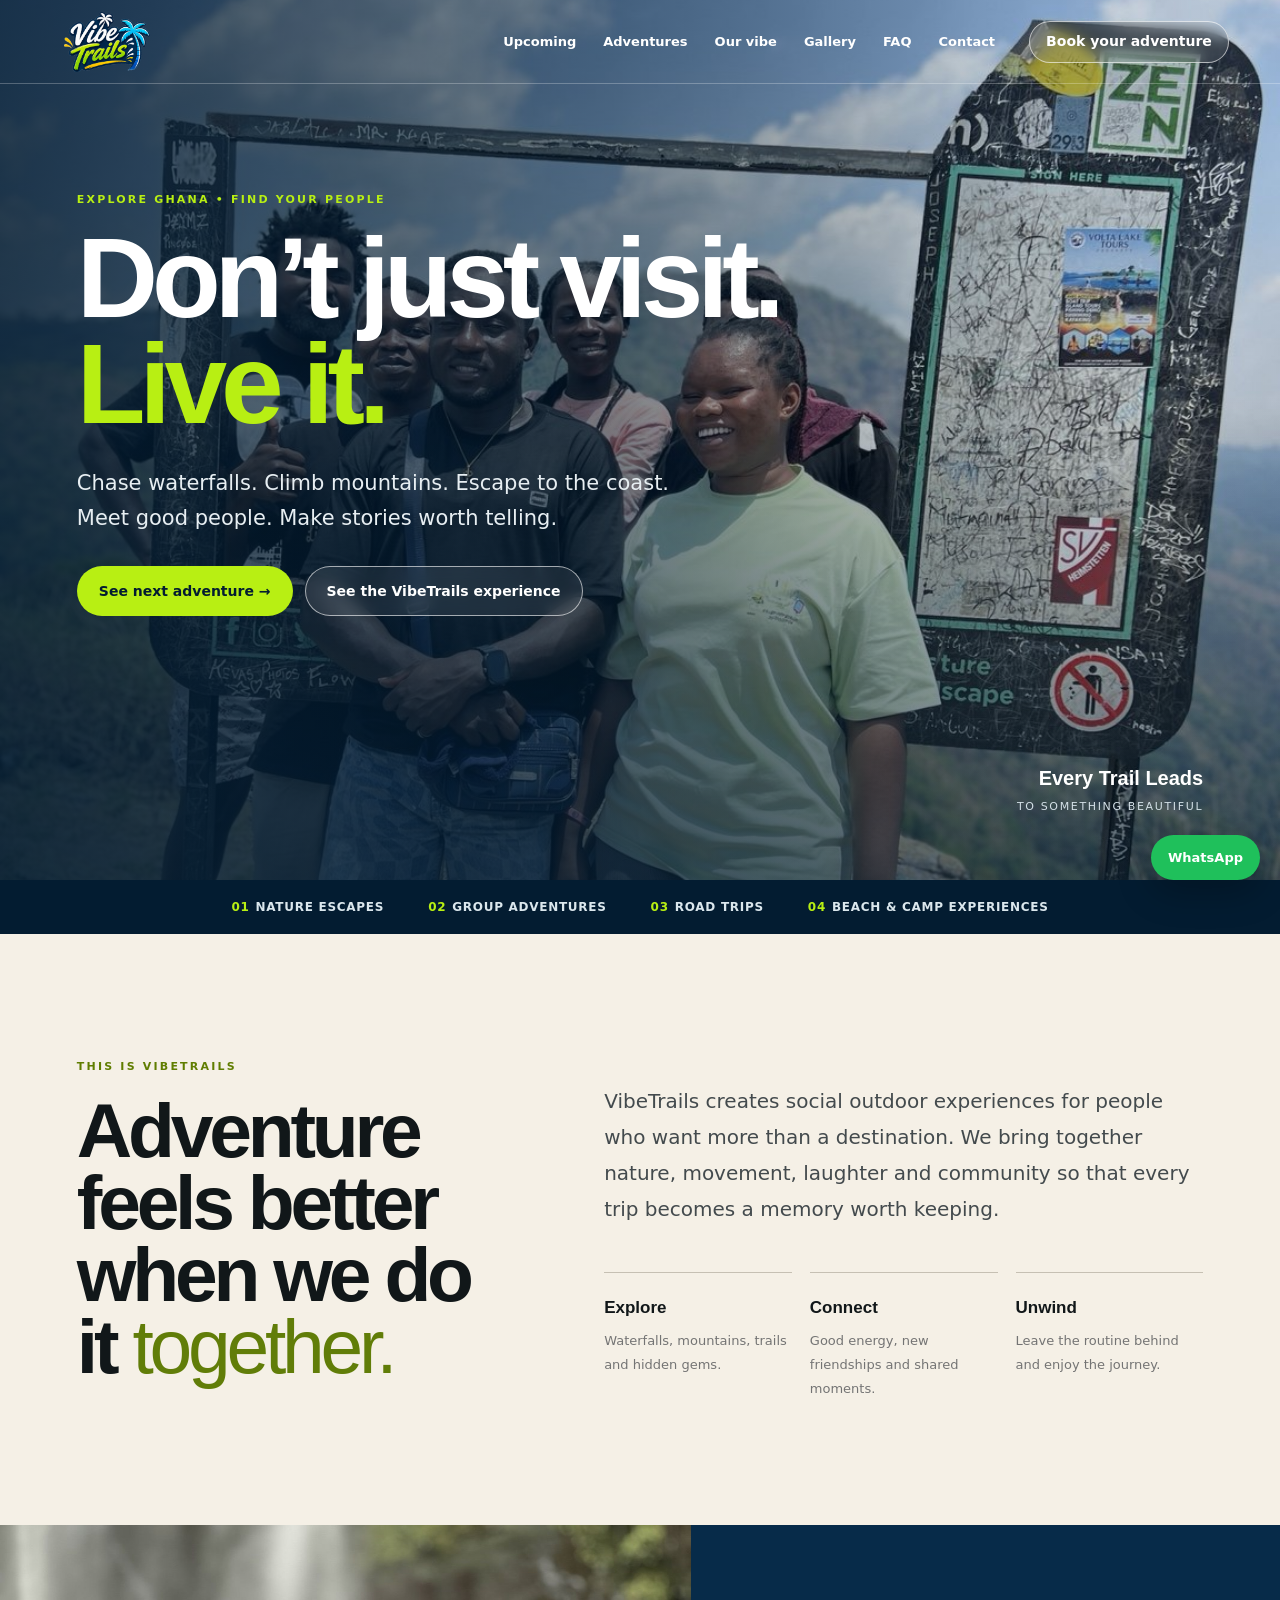
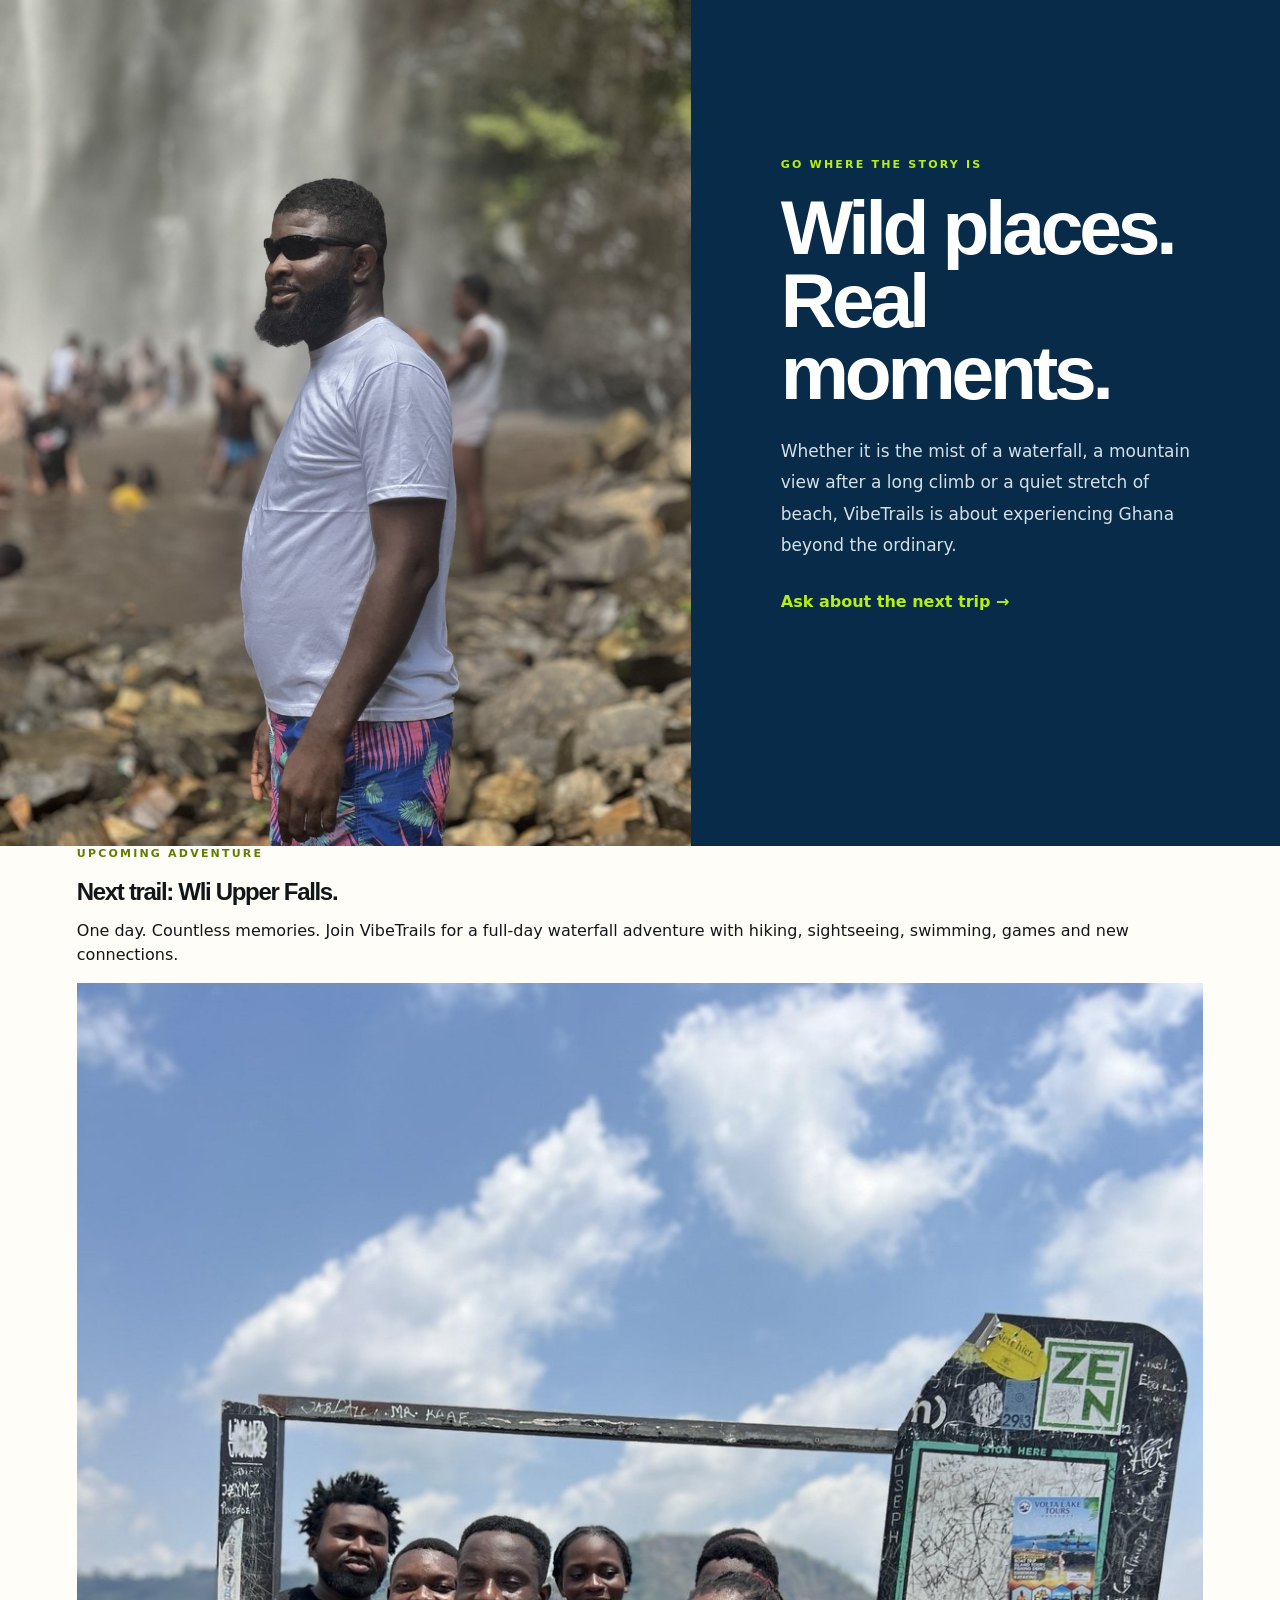
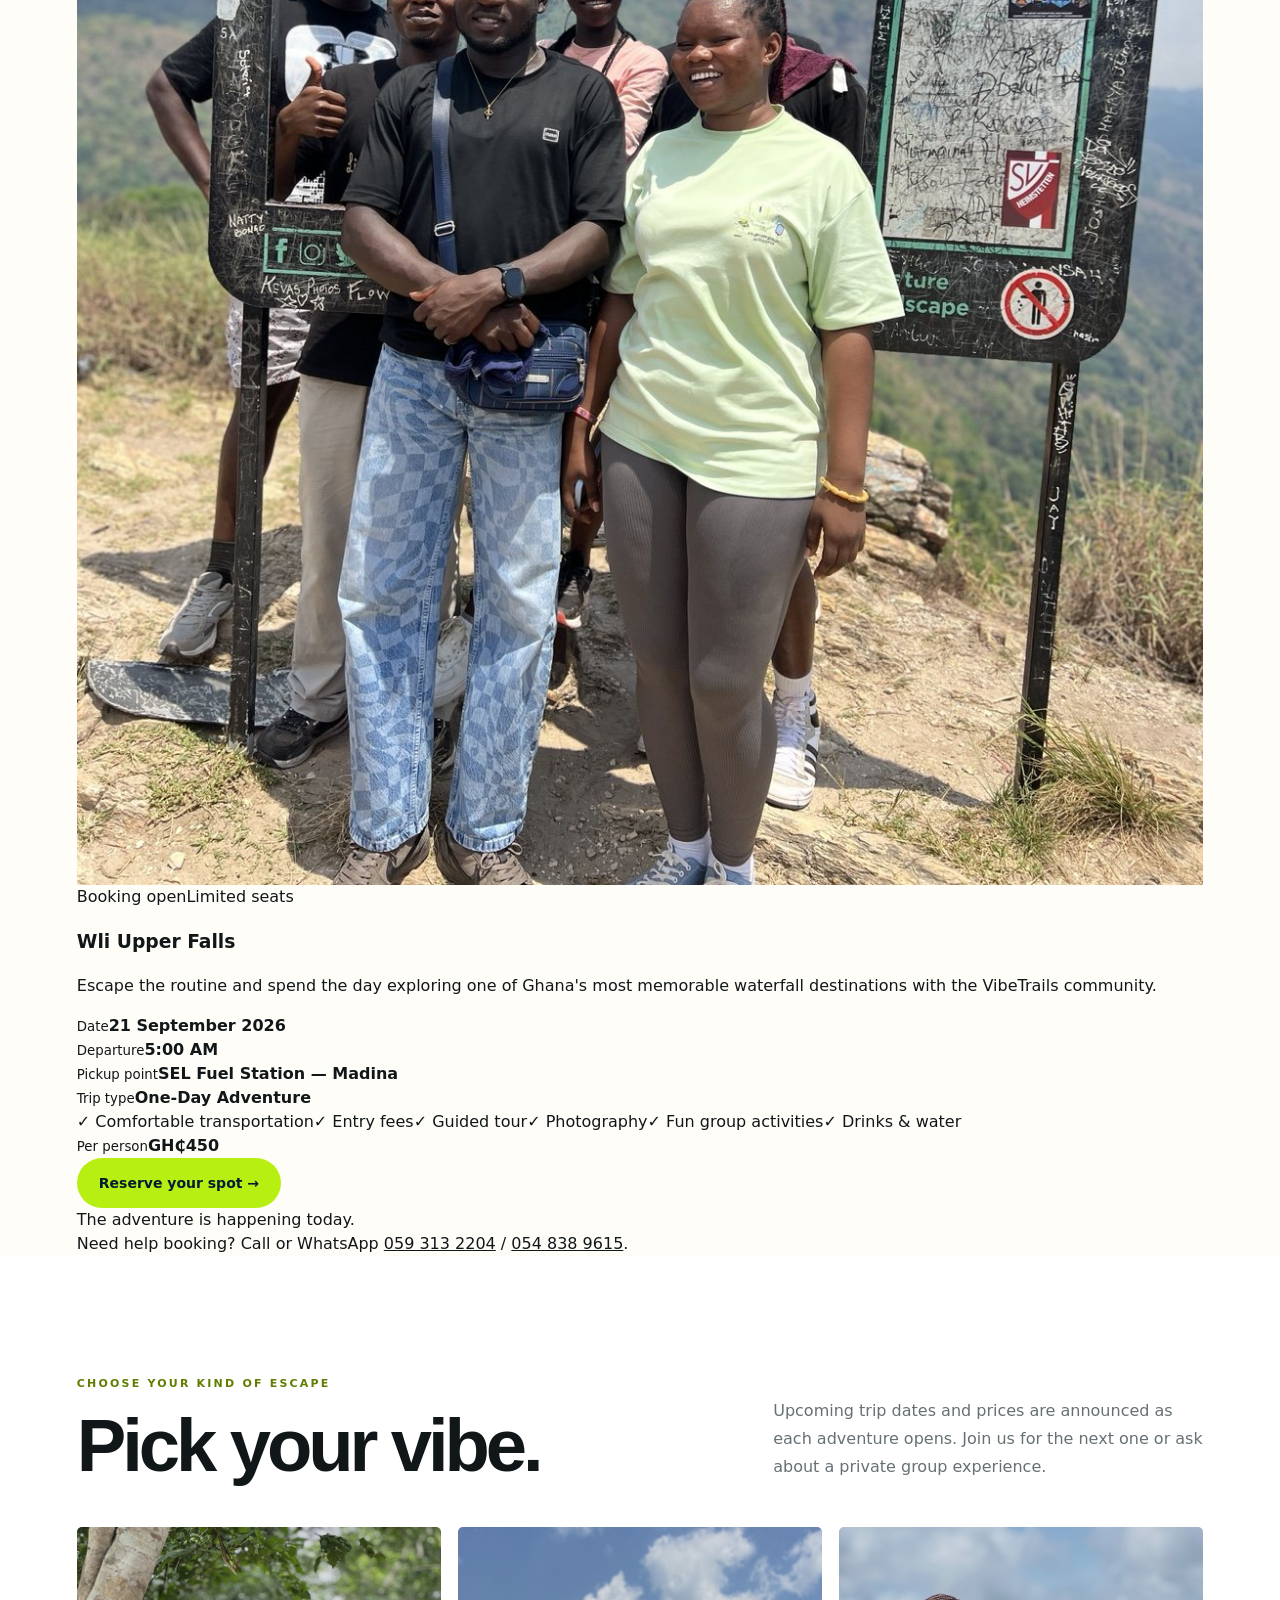
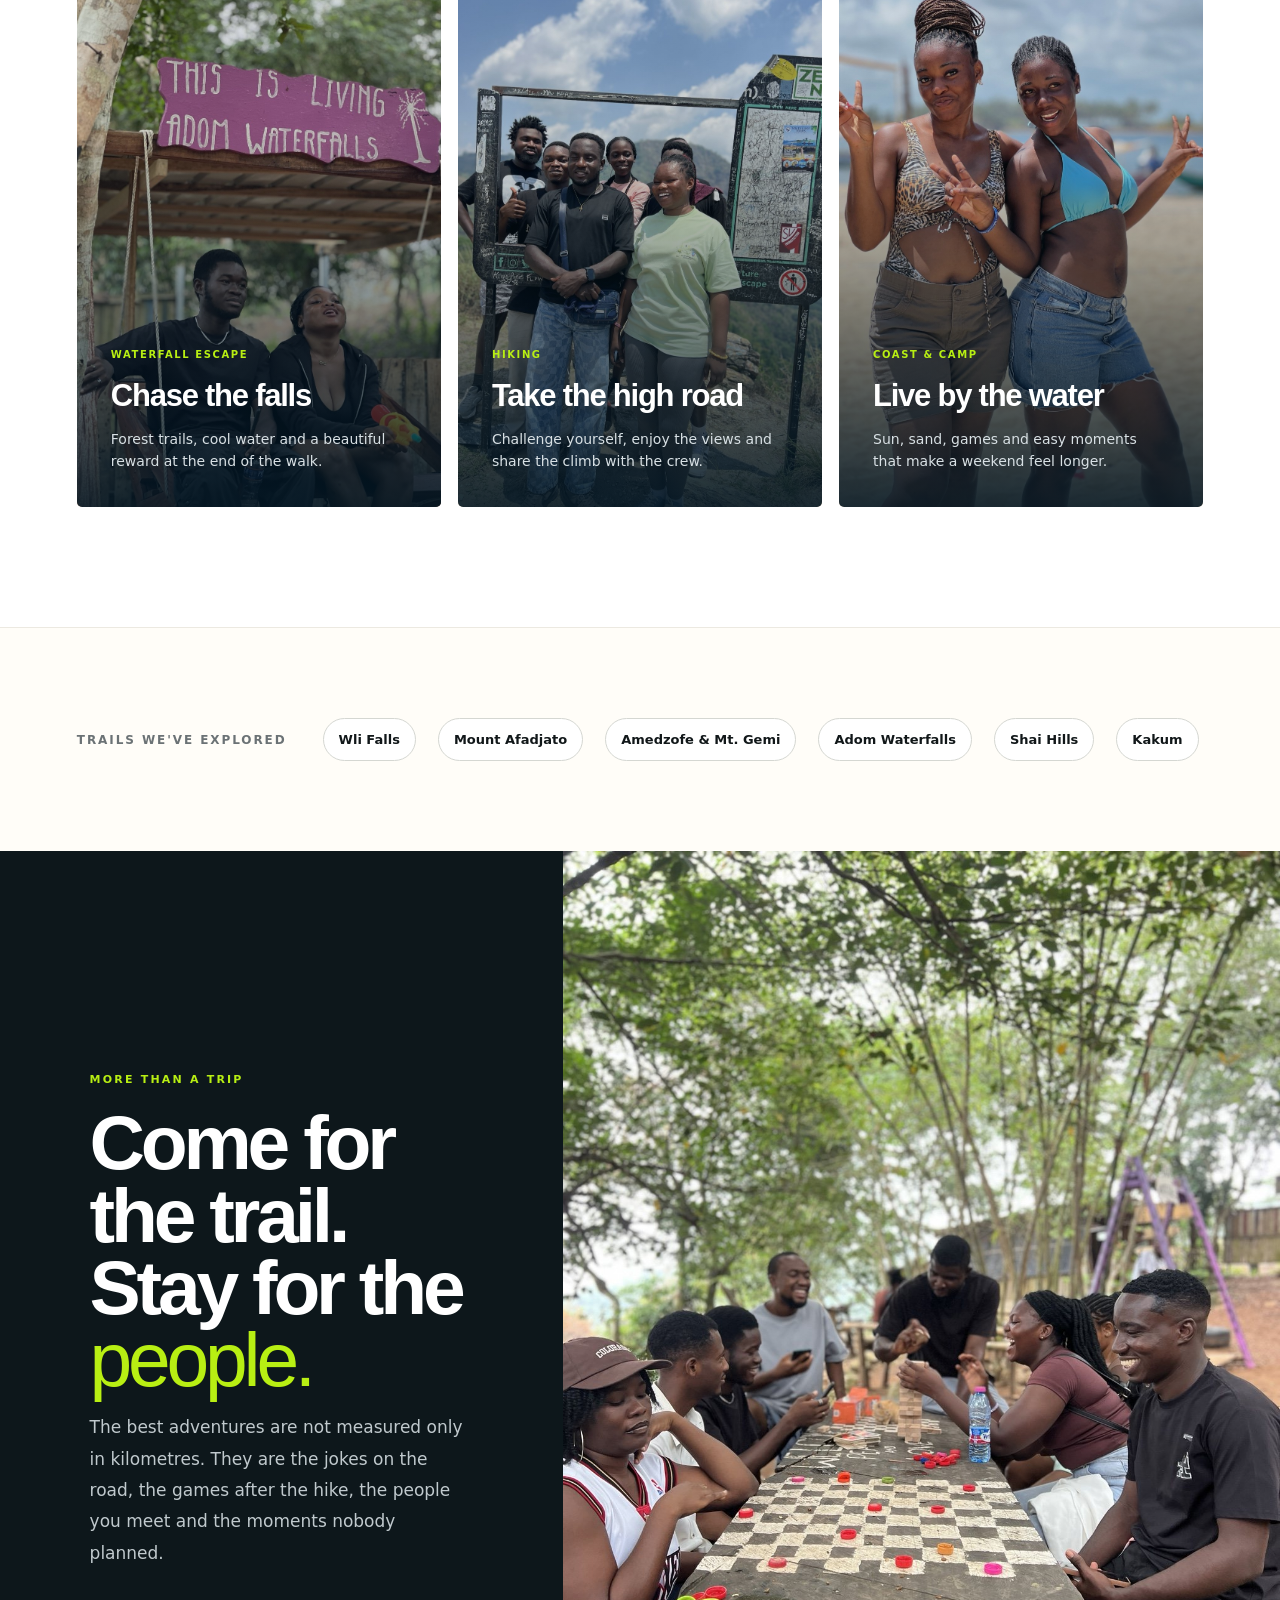
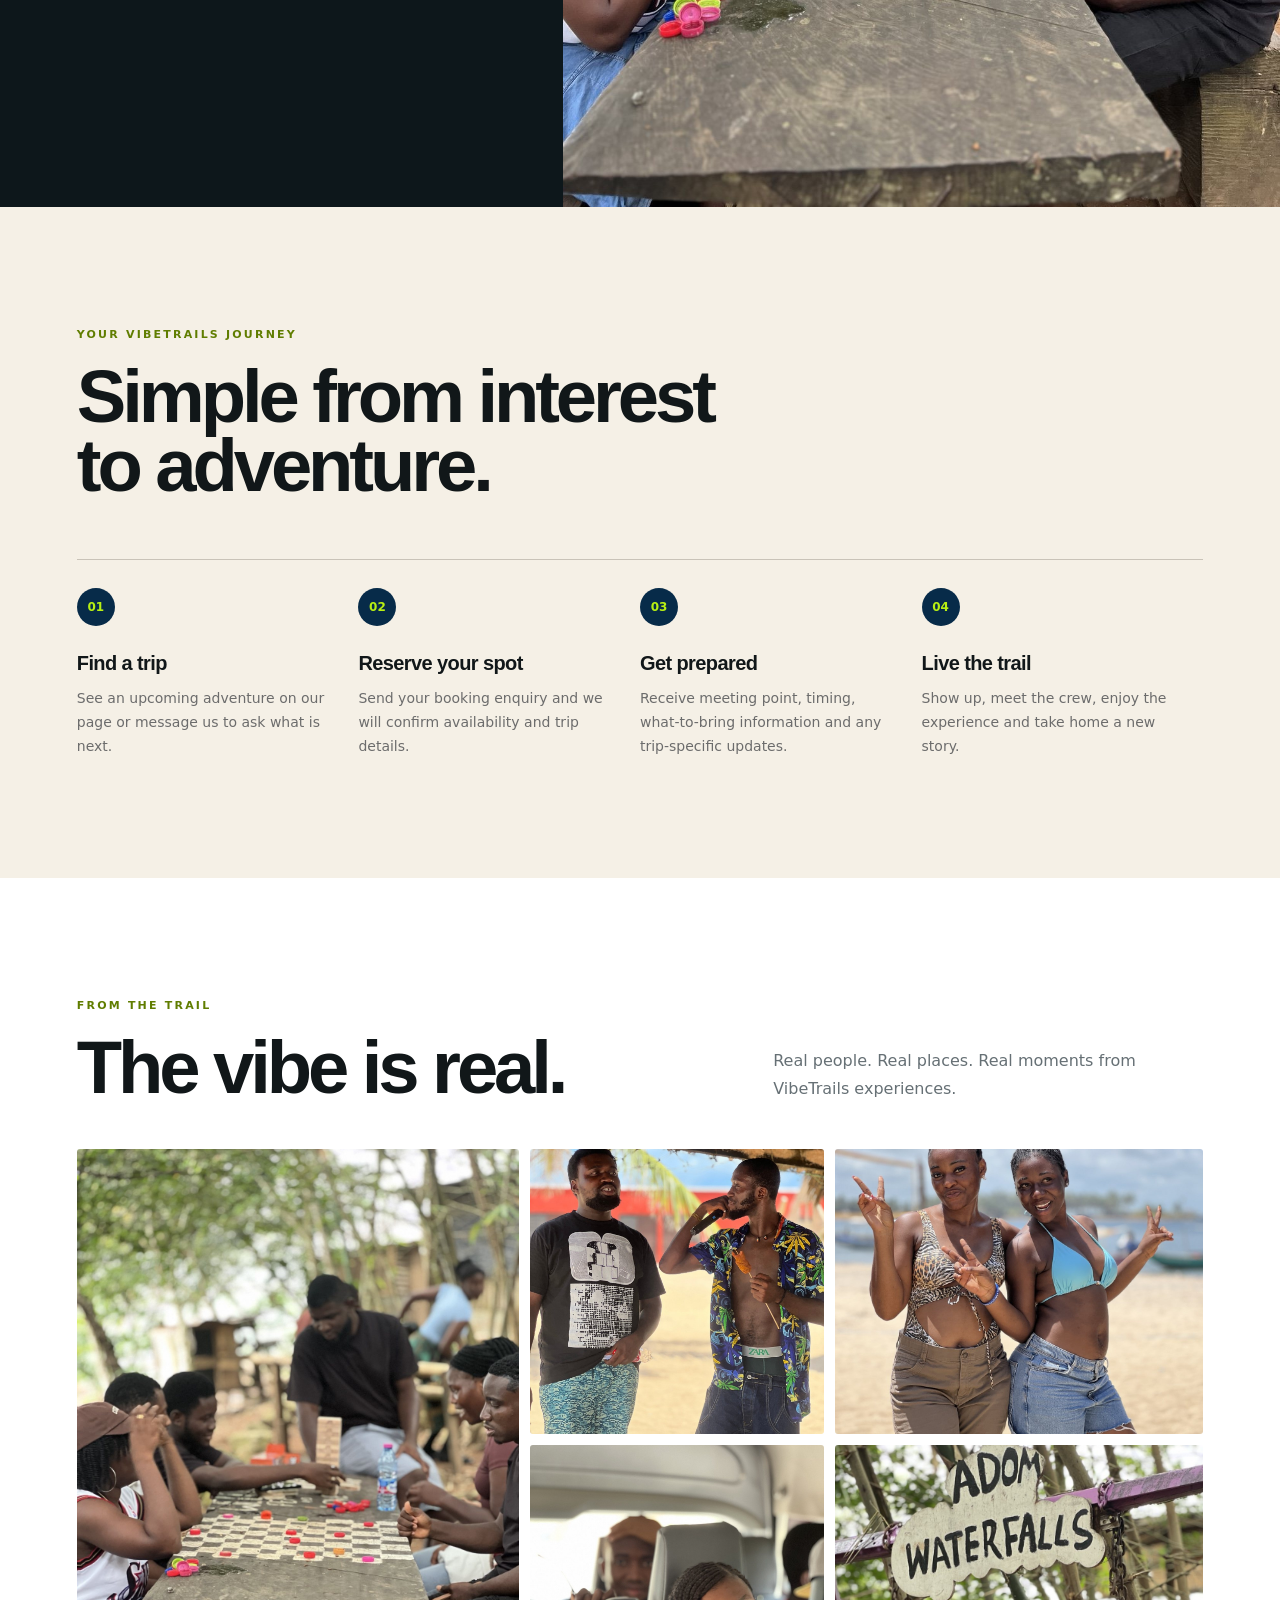
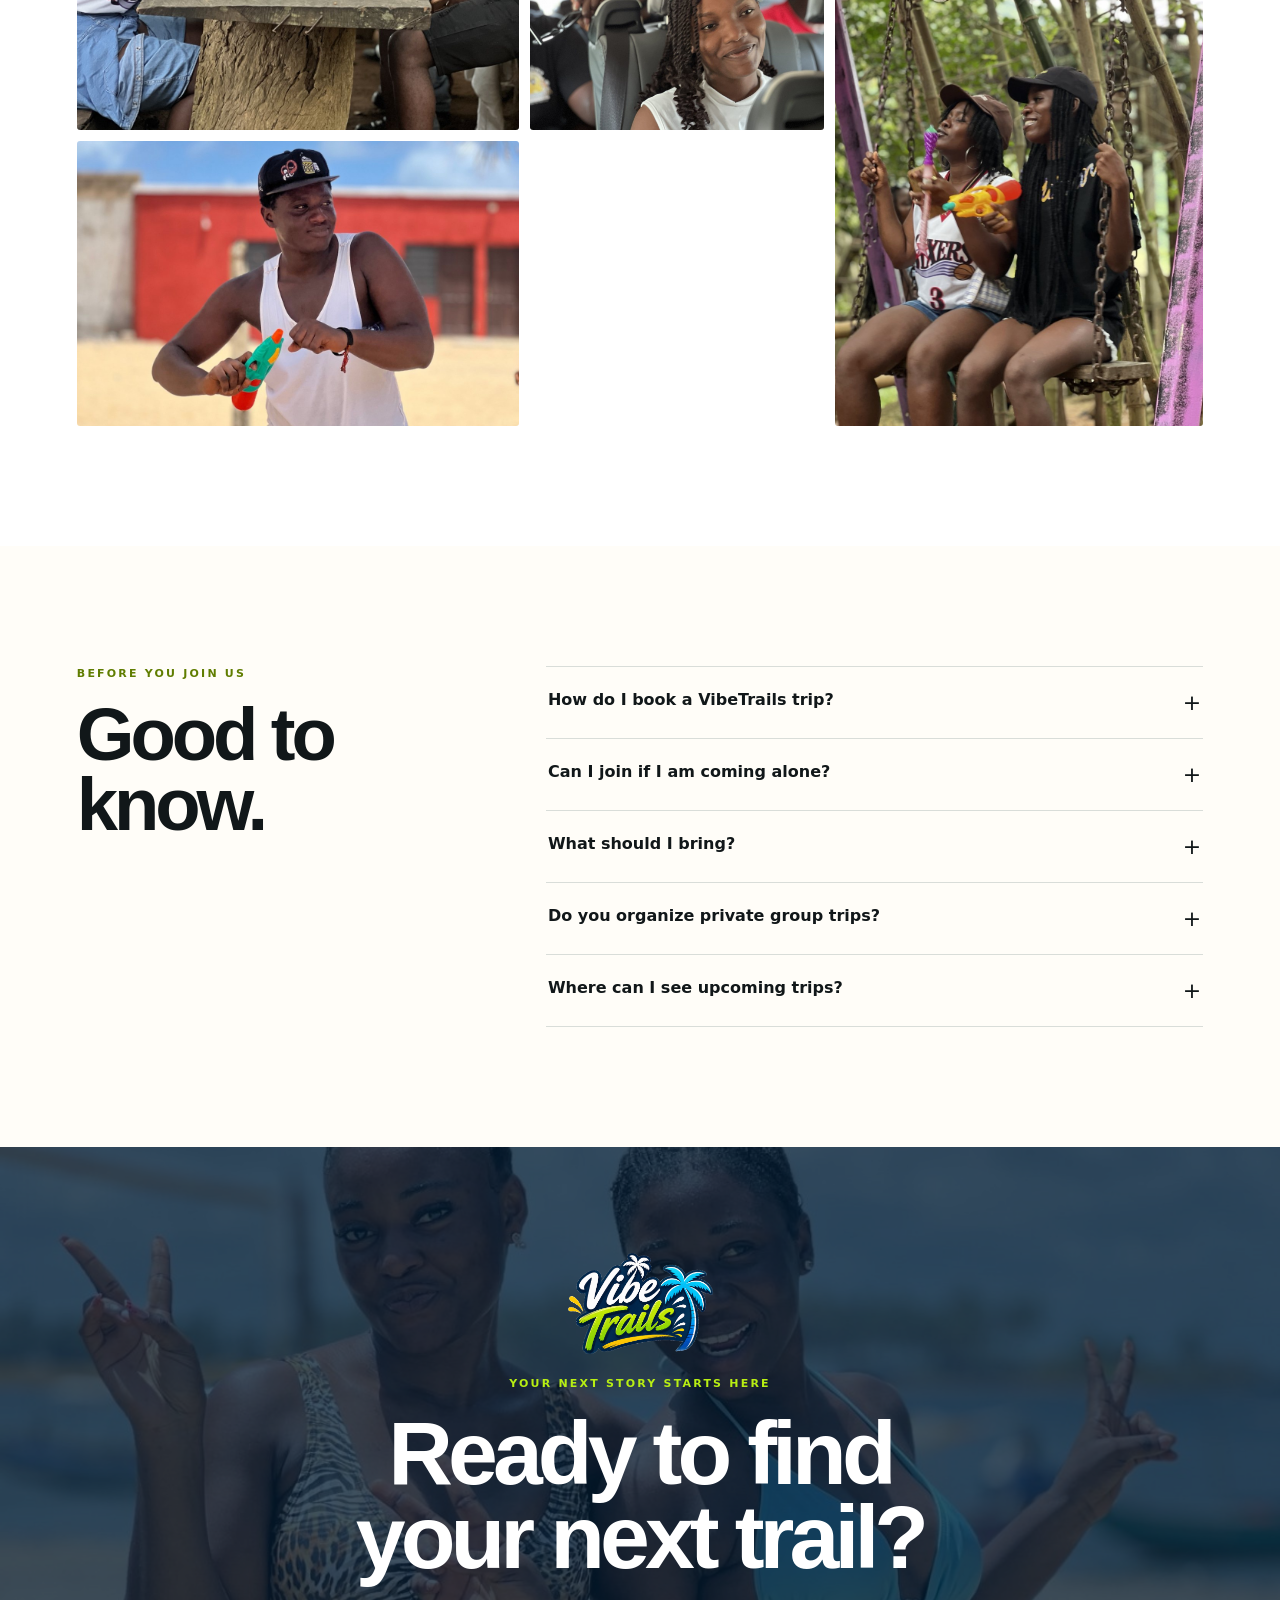
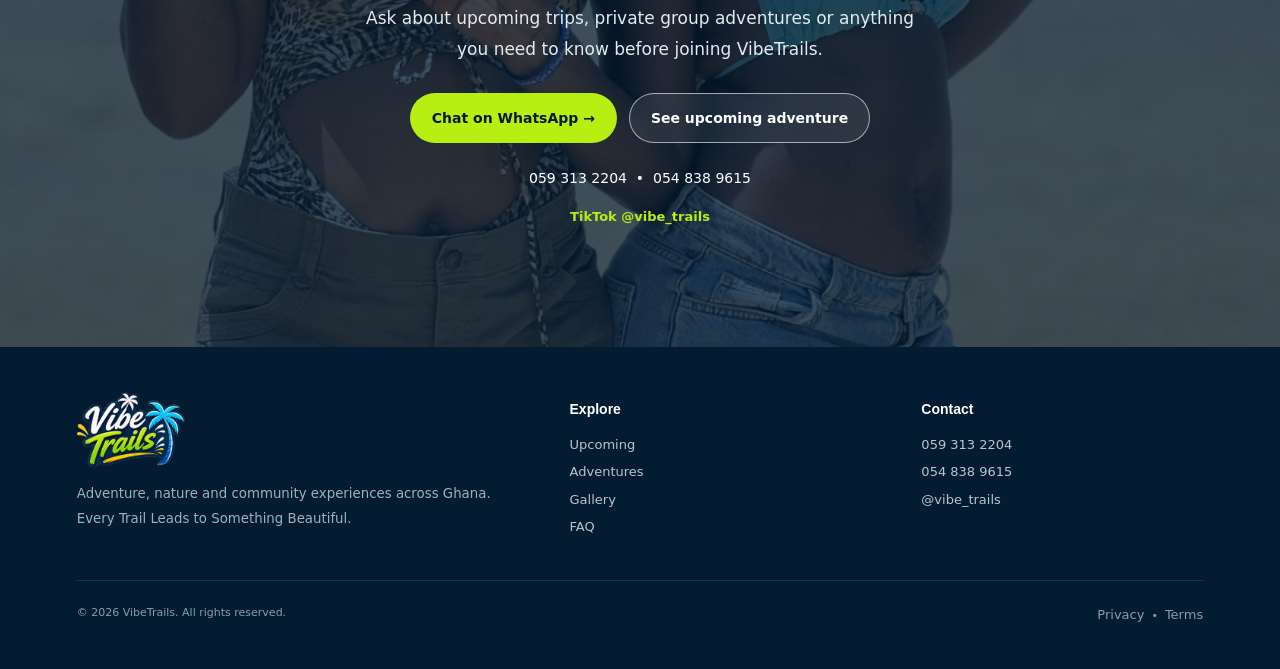
==== index.html @ 527e249f "Add Wli Upper Falls upcoming adventure" ====
<!doctype html><html lang="en"><head><meta charset="utf-8"><meta name="viewport" content="width=device-width,initial-scale=1"><meta name="theme-color" content="#072b49"><title>VibeTrails | Adventure, Nature & Community in Ghana</title><meta name="description" content="Discover Ghana with VibeTrails — waterfalls, hikes, beaches, camping and unforgettable group adventures. Every Trail Leads to Something Beautiful."><meta property="og:title" content="VibeTrails — Every Trail Leads to Something Beautiful"><meta property="og:description" content="Adventure. Nature. Community. Discover Ghana differently with VibeTrails."><meta property="og:type" content="website"><meta property="og:image" content="assets/hero-mountain.jpg"><link rel="icon" href="assets/favicon.png"><link rel="manifest" href="manifest.webmanifest"><link rel="apple-touch-icon" href="assets/icon-192.png"><link rel="stylesheet" href="styles.css"><link rel="stylesheet" href="upcoming.css"></head><body>
<header class="site-header"><div class="inner"><a class="logo-link" href="#top" aria-label="VibeTrails home"><img src="assets/logo.png" alt="VibeTrails logo"></a><nav class="desktop-nav" aria-label="Main navigation"><a href="#upcoming">Upcoming</a><a href="#adventures">Adventures</a><a href="#experience">Our vibe</a><a href="#gallery">Gallery</a><a href="#faq">FAQ</a><a href="#contact">Contact</a></nav><a class="btn btn-outline header-cta" href="#upcoming">Book your adventure</a><button class="menu-toggle" type="button" aria-expanded="false" aria-label="Open menu">☰</button></div></header>
<nav class="mobile-menu" aria-label="Mobile navigation"><a href="#upcoming">Upcoming</a><a href="#adventures">Adventures</a><a href="#experience">Our vibe</a><a href="#gallery">Gallery</a><a href="#faq">FAQ</a><a href="#contact">Contact</a><a href="#upcoming">Book your adventure</a></nav>
<main id="top"><section class="hero"><div class="hero-media"><img src="assets/hero-mountain.jpg" alt="A VibeTrails hiking group enjoying a mountain view"></div><div class="hero-shade"></div><div class="hero-content"><p class="eyebrow light">Explore Ghana • Find your people</p><h1 class="display">Don’t just visit.<br><span>Live it.</span></h1><p class="sub">Chase waterfalls. Climb mountains. Escape to the coast. Meet good people. Make stories worth telling.</p><div class="hero-actions"><a class="btn btn-lime" href="#upcoming">See next adventure →</a><a class="btn btn-outline" href="#gallery">See the VibeTrails experience</a></div></div><div class="hero-stamp"><strong>Every Trail Leads</strong><span>to something beautiful</span></div></section>
<div class="trustbar"><div class="wrap"><span><b>01</b>Nature escapes</span><span><b>02</b>Group adventures</span><span><b>03</b>Road trips</span><span><b>04</b>Beach & camp experiences</span></div></div>
<section class="intro" id="experience"><div class="wrap intro-grid"><div><p class="eyebrow">This is VibeTrails</p><h2 class="display">Adventure feels better when we do it <span>together.</span></h2></div><div class="intro-copy"><p class="lead">VibeTrails creates social outdoor experiences for people who want more than a destination. We bring together nature, movement, laughter and community so that every trip becomes a memory worth keeping.</p><div class="pillars"><div class="pillar"><b>Explore</b><span>Waterfalls, mountains, trails and hidden gems.</span></div><div class="pillar"><b>Connect</b><span>Good energy, new friendships and shared moments.</span></div><div class="pillar"><b>Unwind</b><span>Leave the routine behind and enjoy the journey.</span></div></div></div></div></section>
<section class="story-split"><div class="story-photo"><img src="assets/waterfall.jpg" alt="A VibeTrails guest at a waterfall"></div><div class="story-copy"><p class="eyebrow light">Go where the story is</p><h2 class="display">Wild places.<br>Real moments.</h2><p>Whether it is the mist of a waterfall, a mountain view after a long climb or a quiet stretch of beach, VibeTrails is about experiencing Ghana beyond the ordinary.</p><a class="text-link" href="#upcoming">Ask about the next trip →</a></div></section>
<section class="upcoming" id="upcoming"><div class="wrap"><div class="upcoming-head"><div><div class="eyebrow">Upcoming adventure</div><h2 class="display">Next trail: <span>Wli Upper Falls.</span></h2></div><p>One day. Countless memories. Join VibeTrails for a full-day waterfall adventure with hiking, sightseeing, swimming, games and new connections.</p></div><div class="event-feature"><div class="event-art"><img src="assets/hero-mountain.jpg" alt="VibeTrails Wli Upper Falls one day adventure"></div><div class="event-info"><div class="event-kicker"><span class="event-pill">Booking open</span><span class="event-pill event-pill-dark">Limited seats</span></div><h3>Wli Upper Falls</h3><p class="event-sub">Escape the routine and spend the day exploring one of Ghana's most memorable waterfall destinations with the VibeTrails community.</p><div class="event-facts"><div class="fact"><small>Date</small><strong>21 September 2026</strong></div><div class="fact"><small>Departure</small><strong>5:00 AM</strong></div><div class="fact"><small>Pickup point</small><strong>SEL Fuel Station — Madina</strong></div><div class="fact"><small>Trip type</small><strong>One-Day Adventure</strong></div></div><div class="included"><span>✓ Comfortable transportation</span><span>✓ Entry fees</span><span>✓ Guided tour</span><span>✓ Photography</span><span>✓ Fun group activities</span><span>✓ Drinks &amp; water</span></div><div class="price-row"><div class="price"><small>Per person</small><strong>GH₵450</strong></div><a class="btn btn-lime" target="_blank" rel="noopener" href="https://wa.me/233593132204?text=Hi%20VibeTrails%2C%20I%27d%20like%20to%20reserve%20a%20spot%20for%20the%20Wli%20Upper%20Falls%20trip%20on%2021%20September%202026.%20Please%20send%20me%20the%20booking%20details.">Reserve your spot →</a></div><div class="countdown" id="eventCountdown">Trip date: 21 September 2026</div></div></div><div class="events-note">Need help booking? Call or WhatsApp <a href="tel:+233593132204">059 313 2204</a> / <a href="tel:+233548389615">054 838 9615</a>.</div></div></section>
<section class="adventures" id="adventures"><div class="wrap"><div class="section-head"><div><p class="eyebrow">Choose your kind of escape</p><h2 class="display">Pick your vibe.</h2></div><p>Upcoming trip dates and prices are announced as each adventure opens. Join us for the next one or ask about a private group experience.</p></div><div class="adventure-grid"><article class="adventure-card"><img src="assets/adom-sign.jpg" alt="Guests at Adom Waterfalls"><div class="card-copy"><span class="tag">Waterfall escape</span><h3>Chase the falls</h3><p>Forest trails, cool water and a beautiful reward at the end of the walk.</p></div></article><article class="adventure-card"><img src="assets/hero-mountain.jpg" alt="VibeTrails mountain hike"><div class="card-copy"><span class="tag">Hiking</span><h3>Take the high road</h3><p>Challenge yourself, enjoy the views and share the climb with the crew.</p></div></article><article class="adventure-card"><img src="assets/beach-friends.jpg" alt="Friends on a VibeTrails beach trip"><div class="card-copy"><span class="tag">Coast & camp</span><h3>Live by the water</h3><p>Sun, sand, games and easy moments that make a weekend feel longer.</p></div></article></div></div></section>
<section class="past-trails"><div class="wrap trail-row"><span class="label">Trails we've explored</span><span class="trail-chip">Wli Falls</span><span class="trail-chip">Mount Afadjato</span><span class="trail-chip">Amedzofe & Mt. Gemi</span><span class="trail-chip">Adom Waterfalls</span><span class="trail-chip">Shai Hills</span><span class="trail-chip">Kakum</span></div></section>
<section class="community"><div class="community-grid"><div class="community-copy"><p class="eyebrow light">More than a trip</p><h2 class="display">Come for the trail.<br>Stay for the <span>people.</span></h2><p>The best adventures are not measured only in kilometres. They are the jokes on the road, the games after the hike, the people you meet and the moments nobody planned.</p></div><div class="community-photo"><img src="assets/community-games.jpg" alt="VibeTrails guests playing games together"></div></div></section>
<section class="journey"><div class="wrap"><p class="eyebrow">Your VibeTrails journey</p><h2 class="display">Simple from interest to adventure.</h2><div class="steps"><div class="step"><span class="num">01</span><h3>Find a trip</h3><p>See an upcoming adventure on our page or message us to ask what is next.</p></div><div class="step"><span class="num">02</span><h3>Reserve your spot</h3><p>Send your booking enquiry and we will confirm availability and trip details.</p></div><div class="step"><span class="num">03</span><h3>Get prepared</h3><p>Receive meeting point, timing, what-to-bring information and any trip-specific updates.</p></div><div class="step"><span class="num">04</span><h3>Live the trail</h3><p>Show up, meet the crew, enjoy the experience and take home a new story.</p></div></div></div></section>
<section class="gallery" id="gallery"><div class="wrap"><div class="section-head"><div><p class="eyebrow">From the trail</p><h2 class="display">The vibe is real.</h2></div><p>Real people. Real places. Real moments from VibeTrails experiences.</p></div><div class="gallery-grid"><figure><img src="assets/adom-swing.jpg" alt="Friends enjoying a swing at Adom Waterfalls"><figcaption>Adom Waterfalls</figcaption></figure><figure><img src="assets/beach-hosts.jpg" alt="Friends enjoying a VibeTrails beach experience"><figcaption>Coast vibes</figcaption></figure><figure><img src="assets/community-table.jpg" alt="Group playing games around a table"><figcaption>Community</figcaption></figure><figure><img src="assets/road-trip.jpg" alt="VibeTrails guests travelling together"><figcaption>The journey</figcaption></figure><figure><img src="assets/beach-fun.jpg" alt="VibeTrails guest enjoying the beach"><figcaption>Beach escape</figcaption></figure><figure><img src="assets/city-departure.jpg" alt="VibeTrails travellers at a departure point"><figcaption>Ready to go</figcaption></figure></div></div></section>
<section class="faq" id="faq"><div class="wrap faq-grid"><div><p class="eyebrow">Before you join us</p><h2 class="display">Good to know.</h2></div><div class="accordion"><div class="faq-item"><button class="faq-q" aria-expanded="false"><span>How do I book a VibeTrails trip?</span><span>+</span></button><div class="faq-a"><p>Use the booking page or message VibeTrails on WhatsApp. We will confirm the trip, available spaces, price and payment instructions directly with you.</p></div></div><div class="faq-item"><button class="faq-q" aria-expanded="false"><span>Can I join if I am coming alone?</span><span>+</span></button><div class="faq-a"><p>Yes. VibeTrails is built around community, so solo guests are welcome. Many experiences are designed to make it easy to meet and enjoy the day with others.</p></div></div><div class="faq-item"><button class="faq-q" aria-expanded="false"><span>What should I bring?</span><span>+</span></button><div class="faq-a"><p>It depends on the adventure. Once your booking is confirmed, we will send the trip-specific essentials, dress guidance, meeting information and any other preparation notes.</p></div></div><div class="faq-item"><button class="faq-q" aria-expanded="false"><span>Do you organize private group trips?</span><span>+</span></button><div class="faq-a"><p>Yes. You can contact us with your group size, preferred type of adventure and date, and we can discuss a suitable VibeTrails experience.</p></div></div><div class="faq-item"><button class="faq-q" aria-expanded="false"><span>Where can I see upcoming trips?</span><span>+</span></button><div class="faq-a"><p>Follow @vibe_trails on TikTok and contact us on WhatsApp for the latest trip announcements and booking availability.</p></div></div></div></div></section>
<section class="contact" id="contact"><div class="contact-bg"><img src="assets/beach-friends.jpg" alt="VibeTrails beach adventure"></div><div class="contact-shade"></div><div class="contact-content"><img class="contact-logo" src="assets/logo.png" alt="VibeTrails"><p class="eyebrow light">Your next story starts here</p><h2 class="display">Ready to find<br>your next trail?</h2><p class="contact-copy">Ask about upcoming trips, private group adventures or anything you need to know before joining VibeTrails.</p><div class="contact-actions"><a class="btn btn-lime" href="https://wa.me/233593132204?text=Hi%20VibeTrails%2C%20I%27d%20like%20to%20know%20about%20your%20next%20adventure." target="_blank" rel="noopener">Chat on WhatsApp →</a><a class="btn btn-outline" href="#upcoming">See upcoming adventure</a></div><p class="contact-numbers"><a href="tel:+233593132204">059 313 2204</a> &nbsp;•&nbsp; <a href="tel:+233548389615">054 838 9615</a></p><p class="social-line"><a href="https://www.tiktok.com/@vibe_trails" target="_blank" rel="noopener">TikTok @vibe_trails</a></p></div></section></main>
<footer class="footer"><div class="wrap"><div class="footer-grid"><div><img class="footer-logo" src="assets/logo.png" alt="VibeTrails"><small>Adventure, nature and community experiences across Ghana.<br>Every Trail Leads to Something Beautiful.</small></div><div><h4>Explore</h4><a href="#upcoming">Upcoming</a><a href="#adventures">Adventures</a><a href="#gallery">Gallery</a><a href="#faq">FAQ</a></div><div><h4>Contact</h4><a href="tel:+233593132204">059 313 2204</a><a href="tel:+233548389615">054 838 9615</a><a href="https://www.tiktok.com/@vibe_trails" target="_blank" rel="noopener">@vibe_trails</a></div></div><div class="footer-bottom"><span>© 2026 VibeTrails. All rights reserved.</span><span><a href="privacy.html" style="display:inline;margin:0;color:inherit">Privacy</a> &nbsp;•&nbsp; <a href="terms.html" style="display:inline;margin:0;color:inherit">Terms</a></span></div></div></footer><a class="whatsapp-float" href="https://wa.me/233593132204?text=Hi%20VibeTrails%2C%20tell%20me%20about%20your%20next%20trip." target="_blank" rel="noopener" aria-label="Chat with VibeTrails on WhatsApp">WhatsApp</a><script src="script.js"></script><script>(function(){var el=document.getElementById('eventCountdown');if(!el)return;var target=new Date('2026-09-21T05:00:00+00:00').getTime();function update(){var d=target-Date.now();if(d<=0){el.textContent='The adventure is happening today.';return}var days=Math.floor(d/86400000),hrs=Math.floor((d%86400000)/3600000),mins=Math.floor((d%3600000)/60000);el.textContent=days+' days, '+hrs+' hours, '+mins+' minutes to the adventure';}update();setInterval(update,60000)})();</script></body></html>
---- styles.css ----
:root{--navy:#072b49;--navy2:#031c31;--lime:#b8ef13;--sky:#22c8ee;--yellow:#ffc928;--sand:#f5f0e6;--paper:#fffdf8;--ink:#111719;--muted:#667075;--line:#d9ddd9;--white:#fff;--shadow:0 18px 55px rgba(3,28,49,.12)}
*{box-sizing:border-box}html{scroll-behavior:smooth}body{margin:0;font-family:system-ui,-apple-system,BlinkMacSystemFont,'Segoe UI',Arial,sans-serif;color:var(--ink);background:var(--paper);line-height:1.5}body.menu-open{overflow:hidden}img{max-width:100%;display:block}a{color:inherit}.wrap{width:min(1180px,88vw);margin:auto}.eyebrow{margin:0 0 18px;font-size:11px;font-weight:800;letter-spacing:.2em;text-transform:uppercase;color:#607d00}.eyebrow.light{color:var(--lime)}.display{font-family:Arial,sans-serif;letter-spacing:-.055em;line-height:.94;margin:0;font-weight:800}.btn{display:inline-flex;align-items:center;justify-content:center;gap:9px;min-height:50px;padding:0 21px;border-radius:999px;border:1px solid transparent;text-decoration:none;font-size:14px;font-weight:800;transition:.22s ease;cursor:pointer}.btn:hover{transform:translateY(-2px)}.btn-lime{background:var(--lime);color:var(--navy2)}.btn-lime:hover{box-shadow:0 10px 30px rgba(184,239,19,.23)}.btn-dark{background:var(--navy);color:#fff}.btn-outline{border-color:rgba(255,255,255,.6);color:#fff;background:rgba(255,255,255,.08);backdrop-filter:blur(8px)}.btn-soft{background:#edf4dc;color:#244100}.site-header{height:84px;position:absolute;z-index:100;top:0;left:0;right:0;display:flex;align-items:center;border-bottom:1px solid rgba(255,255,255,.25);color:#fff}.site-header .inner{width:min(1240px,92vw);margin:auto;display:flex;align-items:center;gap:34px}.logo-link{margin-right:auto}.logo-link img{width:112px;height:60px;object-fit:contain}.desktop-nav{display:flex;gap:27px;align-items:center}.desktop-nav a{text-decoration:none;font-size:13px;font-weight:700}.desktop-nav a:hover{color:var(--lime)}.header-cta{min-height:42px;padding:0 16px}.menu-toggle{display:none;border:0;background:none;color:#fff;font-size:26px;padding:4px;cursor:pointer}.mobile-menu{display:none}.hero{height:min(880px,100svh);min-height:720px;position:relative;display:flex;align-items:flex-end;overflow:hidden;background:var(--navy)}.hero-media,.hero-shade{position:absolute;inset:0}.hero-media img{width:100%;height:100%;object-fit:cover;object-position:center 43%}.hero-shade{background:linear-gradient(90deg,rgba(3,28,49,.84) 0%,rgba(3,28,49,.51) 48%,rgba(3,28,49,.1) 82%),linear-gradient(0deg,rgba(3,28,49,.58),transparent 55%)}.hero-content{position:relative;z-index:2;color:#fff;padding-bottom:8vh;width:min(1180px,88vw);margin:auto}.hero h1{font-size:clamp(64px,8.8vw,128px);max-width:950px}.hero h1 span{color:var(--lime);font-weight:600}.hero .sub{font-size:clamp(16px,1.7vw,21px);max-width:650px;color:#e7eef2;margin:28px 0 31px;line-height:1.65}.hero-actions{display:flex;gap:12px;flex-wrap:wrap}.hero-stamp{position:absolute;right:6vw;bottom:7vh;z-index:3;color:#fff;text-align:right}.hero-stamp strong{font-family:Arial,sans-serif;font-size:20px;display:block}.hero-stamp span{font-size:11px;letter-spacing:.15em;text-transform:uppercase;color:#d4e0e7}.trustbar{background:var(--navy2);color:#dbe7ed;padding:18px 0}.trustbar .wrap{display:flex;justify-content:center;gap:44px;flex-wrap:wrap}.trustbar span{font-size:12px;font-weight:700;letter-spacing:.06em;text-transform:uppercase}.trustbar b{color:var(--lime);margin-right:6px}.intro{padding:125px 0;background:var(--sand)}.intro-grid{display:grid;grid-template-columns:.8fr 1.2fr;gap:10vw;align-items:start}.intro h2{font-size:clamp(50px,6vw,84px)}.intro h2 span{color:#617d08;font-weight:500}.intro-copy{padding-top:24px}.intro-copy .lead{font-size:20px;line-height:1.8;color:#434a4d;margin:0 0 45px}.pillars{display:grid;grid-template-columns:repeat(3,1fr);gap:18px}.pillar{border-top:1px solid #c6c0b3;padding-top:22px}.pillar b{display:block;font-family:Arial,sans-serif;font-size:17px;margin-bottom:7px}.pillar span{font-size:13px;color:#747474}.story-split{display:grid;grid-template-columns:1.08fr .92fr;min-height:760px;background:var(--navy);color:#fff}.story-photo{position:relative;min-height:620px}.story-photo img{width:100%;height:100%;object-fit:cover}.story-copy{padding:10vw 7vw;display:flex;flex-direction:column;justify-content:center}.story-copy h2{font-size:clamp(52px,6vw,86px)}.story-copy p:not(.eyebrow){color:#d4e0e6;line-height:1.85;max-width:500px;font-size:17px;margin:28px 0}.text-link{color:var(--lime);text-decoration:none;font-weight:800}.adventures{padding:120px 0;background:#fff}.section-head{display:flex;justify-content:space-between;align-items:end;gap:50px;margin-bottom:46px}.section-head h2{font-size:clamp(48px,5.8vw,78px)}.section-head>p{max-width:430px;color:var(--muted);line-height:1.75;margin:0}.adventure-grid{display:grid;grid-template-columns:repeat(3,1fr);gap:17px}.adventure-card{height:580px;position:relative;overflow:hidden;border-radius:5px;background:#08151c;color:#fff}.adventure-card img{width:100%;height:100%;object-fit:cover;transition:.6s ease}.adventure-card:hover img{transform:scale(1.035)}.adventure-card:after{content:"";position:absolute;inset:0;background:linear-gradient(0deg,rgba(3,22,35,.9) 0%,rgba(3,22,35,.15) 64%)}.card-copy{position:absolute;z-index:2;left:0;right:0;bottom:0;padding:34px}.tag{font-size:10px;letter-spacing:.16em;text-transform:uppercase;color:var(--lime);font-weight:800}.card-copy h3{font-family:Arial,sans-serif;font-size:31px;letter-spacing:-.04em;margin:8px 0}.card-copy p{color:#d8e0e4;margin:0;font-size:14px;line-height:1.6}.past-trails{padding:90px 0;background:var(--paper);border-top:1px solid #ece9e1}.trail-row{display:flex;align-items:center;gap:22px;flex-wrap:wrap}.trail-row .label{font-size:12px;font-weight:800;letter-spacing:.16em;text-transform:uppercase;color:#6b7275;margin-right:14px}.trail-chip{padding:11px 15px;border:1px solid #d5d7d2;border-radius:999px;font-size:13px;font-weight:700;background:#fff}.community{background:#0d171b;color:#fff}.community-grid{display:grid;grid-template-columns:.88fr 1.12fr;min-height:760px}.community-copy{padding:10vw 7vw;display:flex;flex-direction:column;justify-content:center}.community h2{font-size:clamp(52px,6vw,86px)}.community h2 span{font-weight:500;color:var(--lime)}.community-copy>p:not(.eyebrow){color:#c0c9cd;line-height:1.85;font-size:17px}.community-photo img{width:100%;height:100%;object-fit:cover}.journey{padding:120px 0;background:var(--sand)}.journey h2{font-size:clamp(48px,5.8vw,78px);max-width:700px}.steps{margin-top:58px;display:grid;grid-template-columns:repeat(4,1fr);gap:0;border-top:1px solid #c9c3b8}.step{padding:28px 26px 0 0}.step .num{width:38px;height:38px;border-radius:50%;display:grid;place-items:center;background:var(--navy);color:var(--lime);font-size:12px;font-weight:800;margin-bottom:22px}.step h3{font-family:Arial,sans-serif;margin:0 0 9px;font-size:20px;letter-spacing:-.03em}.step p{font-size:14px;color:#6c6c6c;line-height:1.7;margin:0}.gallery{padding:120px 0;background:#fff}.gallery-grid{display:grid;grid-template-columns:1.2fr .8fr 1fr;grid-auto-rows:285px;gap:11px}.gallery-grid figure{margin:0;overflow:hidden;border-radius:3px;position:relative}.gallery-grid figure:nth-child(1),.gallery-grid figure:nth-child(5){grid-row:span 2}.gallery-grid img{width:100%;height:100%;object-fit:cover;transition:.4s}.gallery-grid figure:hover img{transform:scale(1.025)}.gallery-grid figcaption{position:absolute;bottom:13px;left:13px;background:rgba(3,28,49,.8);color:#fff;padding:7px 10px;font-size:10px;letter-spacing:.08em;text-transform:uppercase;border-radius:2px;opacity:0;transition:.25s}.gallery-grid figure:hover figcaption{opacity:1}.faq{padding:120px 0;background:var(--paper)}.faq-grid{display:grid;grid-template-columns:.7fr 1.3fr;gap:9vw}.faq h2{font-size:clamp(48px,5.8vw,76px)}.accordion{border-top:1px solid var(--line)}.faq-item{border-bottom:1px solid var(--line)}.faq-q{width:100%;border:0;background:none;text-align:left;padding:23px 2px;display:flex;justify-content:space-between;gap:20px;font:700 16px system-ui,-apple-system,'Segoe UI',Arial,sans-serif;cursor:pointer;color:var(--ink)}.faq-q span:last-child{font-size:22px;font-weight:400}.faq-a{max-height:0;overflow:hidden;transition:max-height .3s ease}.faq-a p{color:var(--muted);line-height:1.75;padding:0 40px 22px 2px;margin:0}.faq-item.open .faq-a{max-height:220px}.faq-item.open .faq-q span:last-child{transform:rotate(45deg)}.contact{position:relative;min-height:800px;display:grid;place-items:center;color:#fff;overflow:hidden;text-align:center;background:var(--navy)}.contact-bg,.contact-shade{position:absolute;inset:0}.contact-bg img{width:100%;height:100%;object-fit:cover;object-position:center 40%}.contact-shade{background:rgba(3,28,49,.76)}.contact-content{position:relative;z-index:2;width:min(760px,88vw);padding:90px 0}.contact-logo{width:145px;margin:0 auto 22px}.contact h2{font-size:clamp(58px,7vw,98px)}.contact-copy{font-size:17px;line-height:1.8;color:#e2ebef;max-width:570px;margin:24px auto 29px}.contact-actions{display:flex;justify-content:center;gap:12px;flex-wrap:wrap}.contact-numbers{margin-top:25px;font-size:14px}.contact-numbers a{text-decoration:none;color:#fff}.social-line{margin-top:18px;font-size:13px}.social-line a{color:var(--lime);font-weight:800;text-decoration:none}.footer{background:var(--navy2);color:#d6e1e6;padding:45px 0}.footer-grid{display:grid;grid-template-columns:1.2fr .8fr .8fr;gap:70px;align-items:start}.footer-logo{width:108px;margin-bottom:14px}.footer small{color:#9fb0b9;line-height:1.7}.footer h4{color:#fff;font-family:Arial,sans-serif;margin:7px 0 15px;font-size:14px}.footer a{display:block;color:#b8c5cb;text-decoration:none;font-size:13px;margin:8px 0}.footer a:hover{color:var(--lime)}.footer-bottom{border-top:1px solid rgba(255,255,255,.1);margin-top:35px;padding-top:24px;display:flex;justify-content:space-between;gap:20px;font-size:11px;color:#899da7}.whatsapp-float{position:fixed;right:20px;bottom:20px;z-index:50;background:#1fc05b;color:#fff;border-radius:999px;text-decoration:none;box-shadow:0 12px 35px rgba(0,0,0,.25);padding:13px 17px;font-size:13px;font-weight:800}.page-hero{min-height:420px;background:var(--navy);color:#fff;padding:165px 0 80px}.page-hero h1{font-size:clamp(55px,7vw,92px)}.page-hero p{max-width:650px;color:#d6e2e8;font-size:18px;line-height:1.7}.static-header{position:absolute}.booking-section{padding:90px 0 120px;background:var(--sand)}.booking-grid{display:grid;grid-template-columns:.8fr 1.2fr;gap:7vw}.booking-side h2{font-size:clamp(42px,4vw,62px)}.booking-side p{color:var(--muted);line-height:1.75}.info-card{margin-top:28px;background:var(--navy);color:#fff;border-radius:6px;padding:26px}.info-card b{display:block;color:var(--lime);margin-bottom:7px}.booking-form{background:#fff;border-radius:8px;padding:34px;box-shadow:var(--shadow)}.field-grid{display:grid;grid-template-columns:1fr 1fr;gap:18px}.field{display:flex;flex-direction:column;gap:8px;margin-bottom:18px}.field.full{grid-column:1/-1}.field label{font-size:12px;font-weight:800;color:#465157}.field input,.field select,.field textarea{width:100%;border:1px solid #ccd2d4;border-radius:5px;padding:13px 14px;font:14px system-ui,-apple-system,'Segoe UI',Arial,sans-serif;background:#fff;color:#152025}.field textarea{min-height:110px;resize:vertical}.form-note{font-size:12px;color:#6f777a;line-height:1.6;margin:10px 0 18px}.success-box{display:none;margin-top:18px;padding:15px;background:#eff8de;border:1px solid #d0e7a5;border-radius:5px;font-size:13px}.legal{padding:95px 0 120px}.legal article{max-width:820px}.legal h2{font-family:Arial,sans-serif;letter-spacing:-.03em;margin-top:45px}.legal p,.legal li{color:#536065;line-height:1.8}.legal ul{padding-left:22px}
@media(max-width:900px){.desktop-nav,.site-header .header-cta{display:none}.menu-toggle{display:block}.mobile-menu{position:fixed;top:70px;left:0;right:0;z-index:99;background:var(--navy2);padding:20px 6vw 30px;flex-direction:column}.mobile-menu.open{display:flex}.mobile-menu a{color:#fff;text-decoration:none;padding:12px 0;border-bottom:1px solid rgba(255,255,255,.1);font-weight:700}.site-header{height:70px}.logo-link img{width:88px;height:50px}.hero{min-height:690px;height:92svh}.hero-content{padding-bottom:65px}.hero h1{font-size:clamp(57px,15vw,80px)}.hero-stamp{display:none}.intro{padding:85px 0}.intro-grid,.story-split,.community-grid,.faq-grid,.booking-grid{grid-template-columns:1fr;gap:45px}.intro-copy{padding-top:0}.story-copy,.community-copy{padding:80px 7vw}.story-photo,.community-photo{min-height:540px;order:-1}.adventures,.gallery,.journey,.faq{padding:85px 0}.section-head{display:block}.section-head>p{margin-top:22px}.adventure-grid{grid-template-columns:1fr}.adventure-card{height:520px}.steps{grid-template-columns:1fr 1fr;gap:35px}.gallery-grid{grid-template-columns:1fr 1fr;grid-auto-rows:250px}.gallery-grid figure:nth-child(1),.gallery-grid figure:nth-child(5){grid-row:span 1}.contact{min-height:720px}.footer-grid{grid-template-columns:1fr 1fr}.footer-grid>div:first-child{grid-column:1/-1}.page-hero{padding-top:135px}.booking-section{padding:70px 0 90px}}
@media(max-width:600px){.wrap,.hero-content{width:min(100% - 40px,1180px)}.trustbar .wrap{gap:14px 26px;justify-content:flex-start}.intro h2,.section-head h2,.story-copy h2,.community h2,.journey h2,.faq h2{font-size:46px}.pillars,.steps{grid-template-columns:1fr}.adventure-card{height:475px}.gallery-grid{grid-template-columns:1fr;grid-auto-rows:380px}.contact h2{font-size:56px}.contact-actions{flex-direction:column}.contact-actions .btn{width:100%}.footer-grid{grid-template-columns:1fr;gap:30px}.footer-grid>div:first-child{grid-column:auto}.footer-bottom{flex-direction:column}.field-grid{grid-template-columns:1fr}.booking-form{padding:24px 20px}.whatsapp-float{right:13px;bottom:13px;padding:12px 14px}.hero-actions .btn{width:100%}}
@media(prefers-reduced-motion:reduce){html{scroll-behavior:auto}*{transition:none!important}}
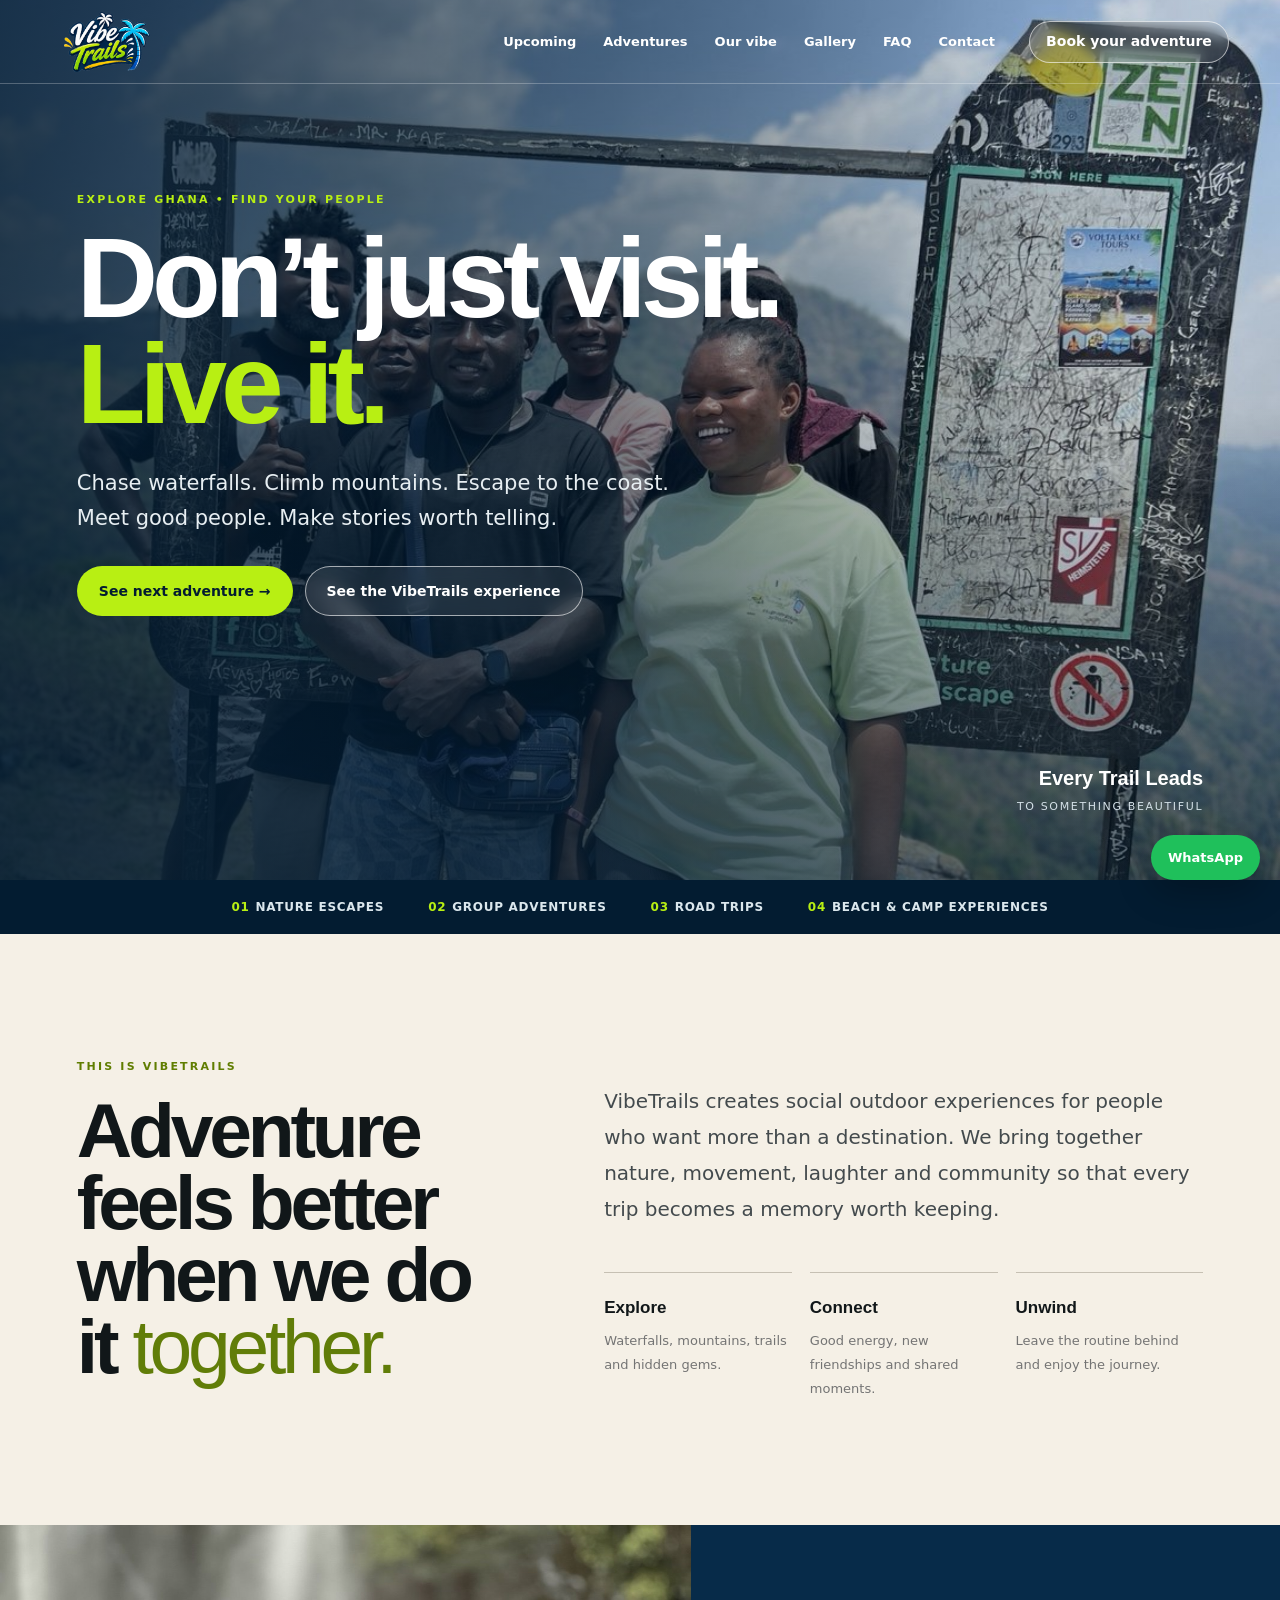
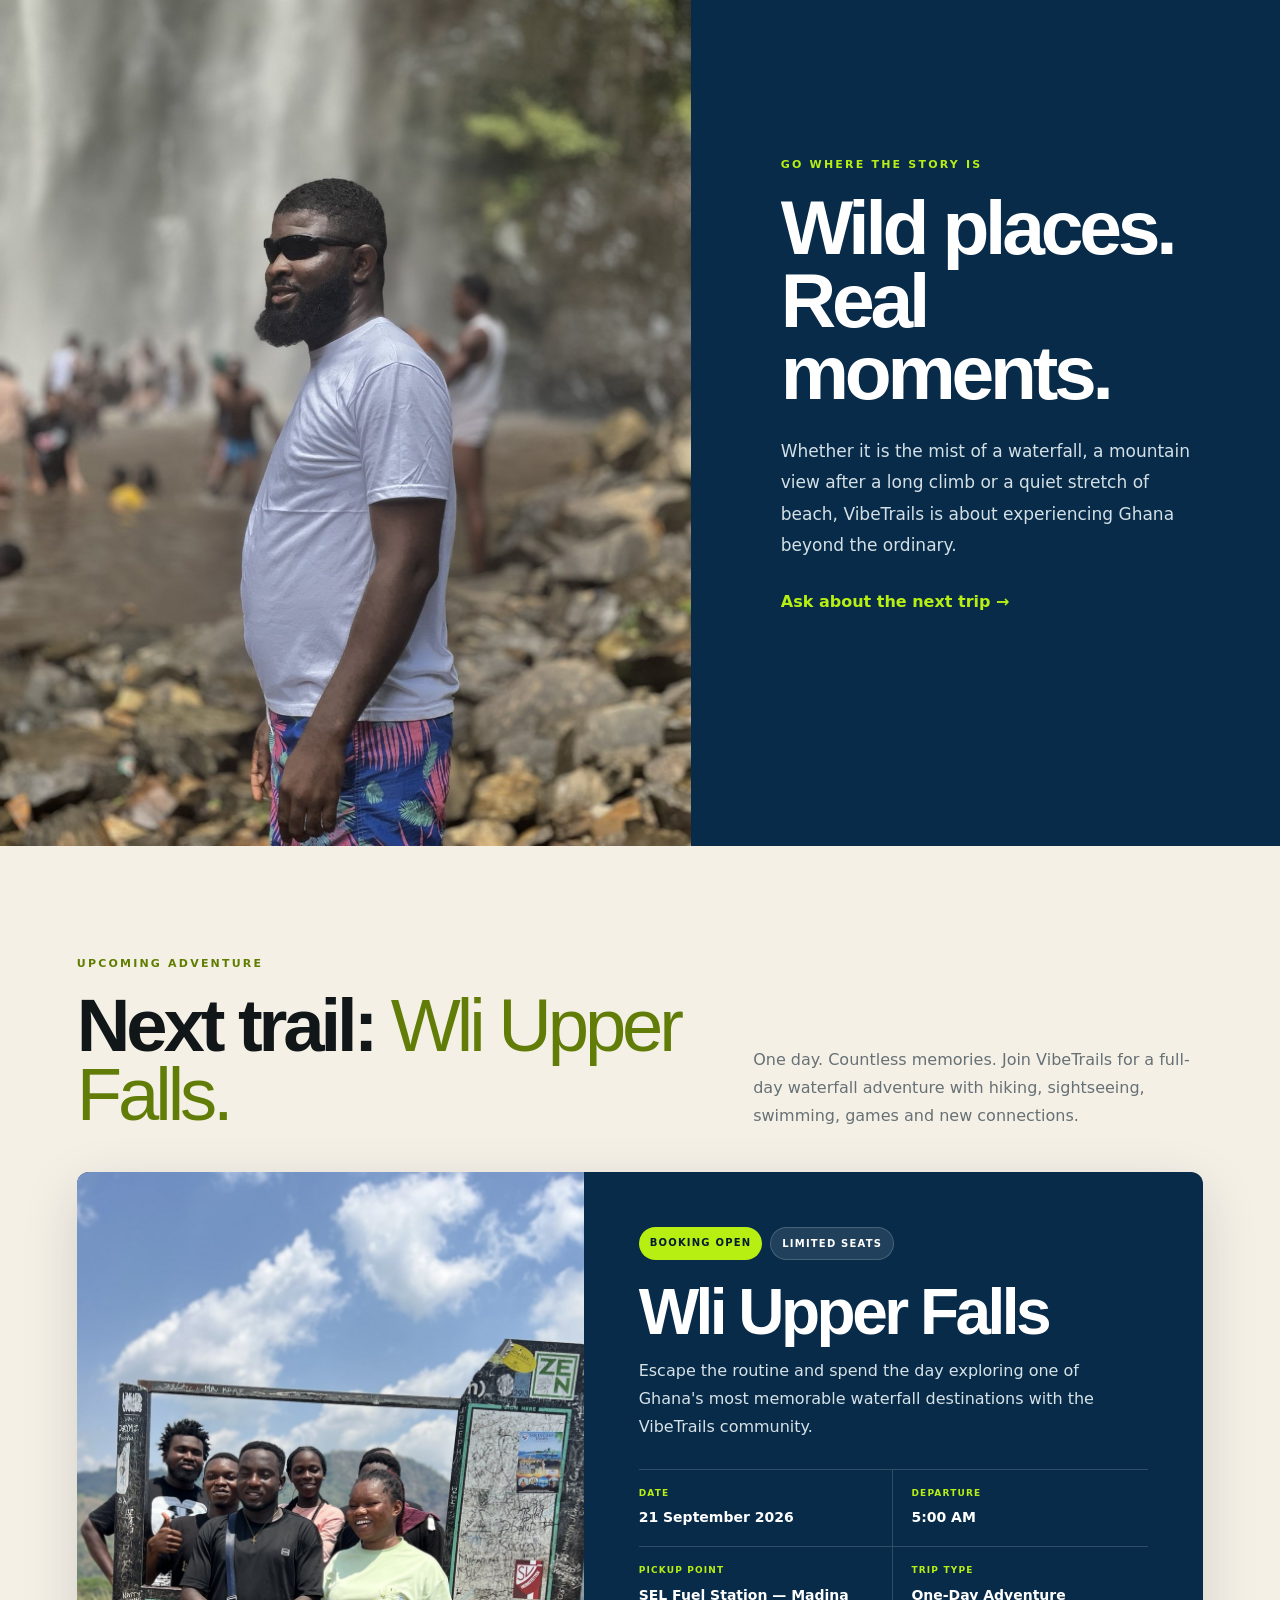
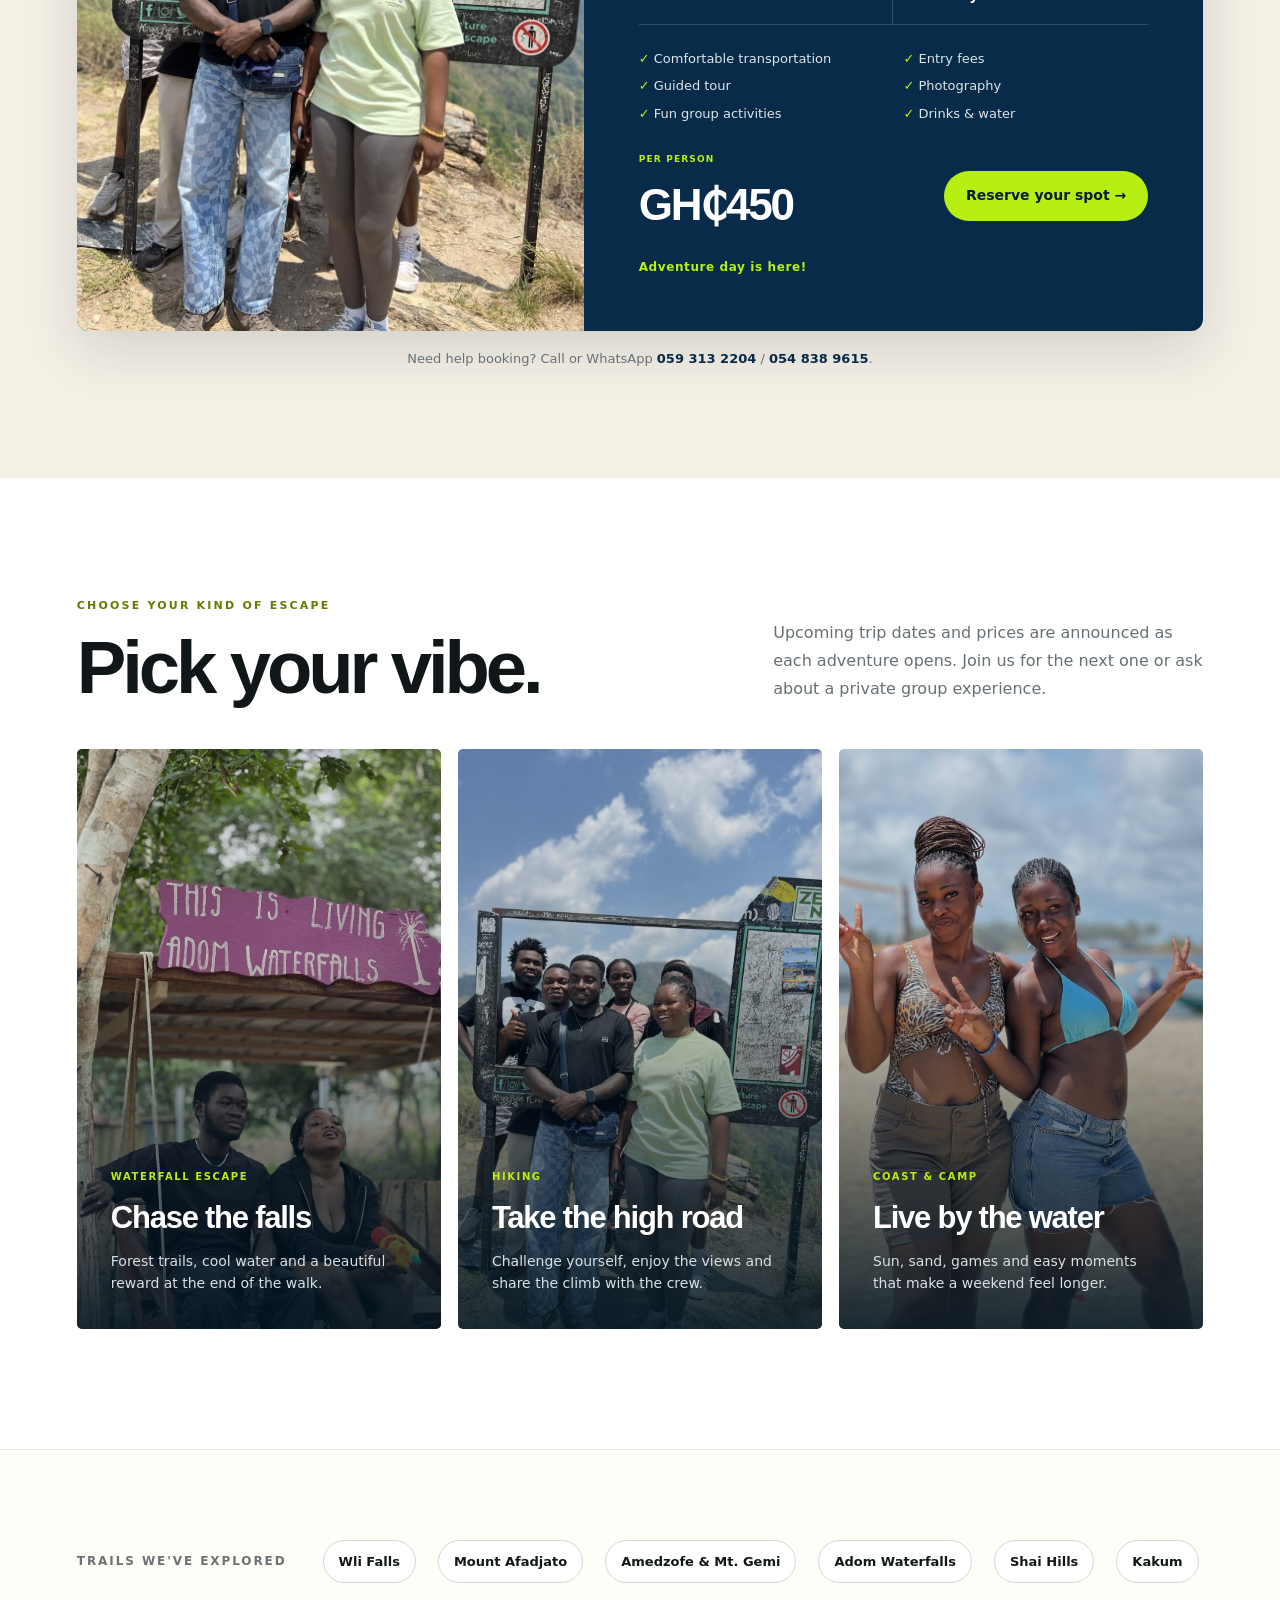
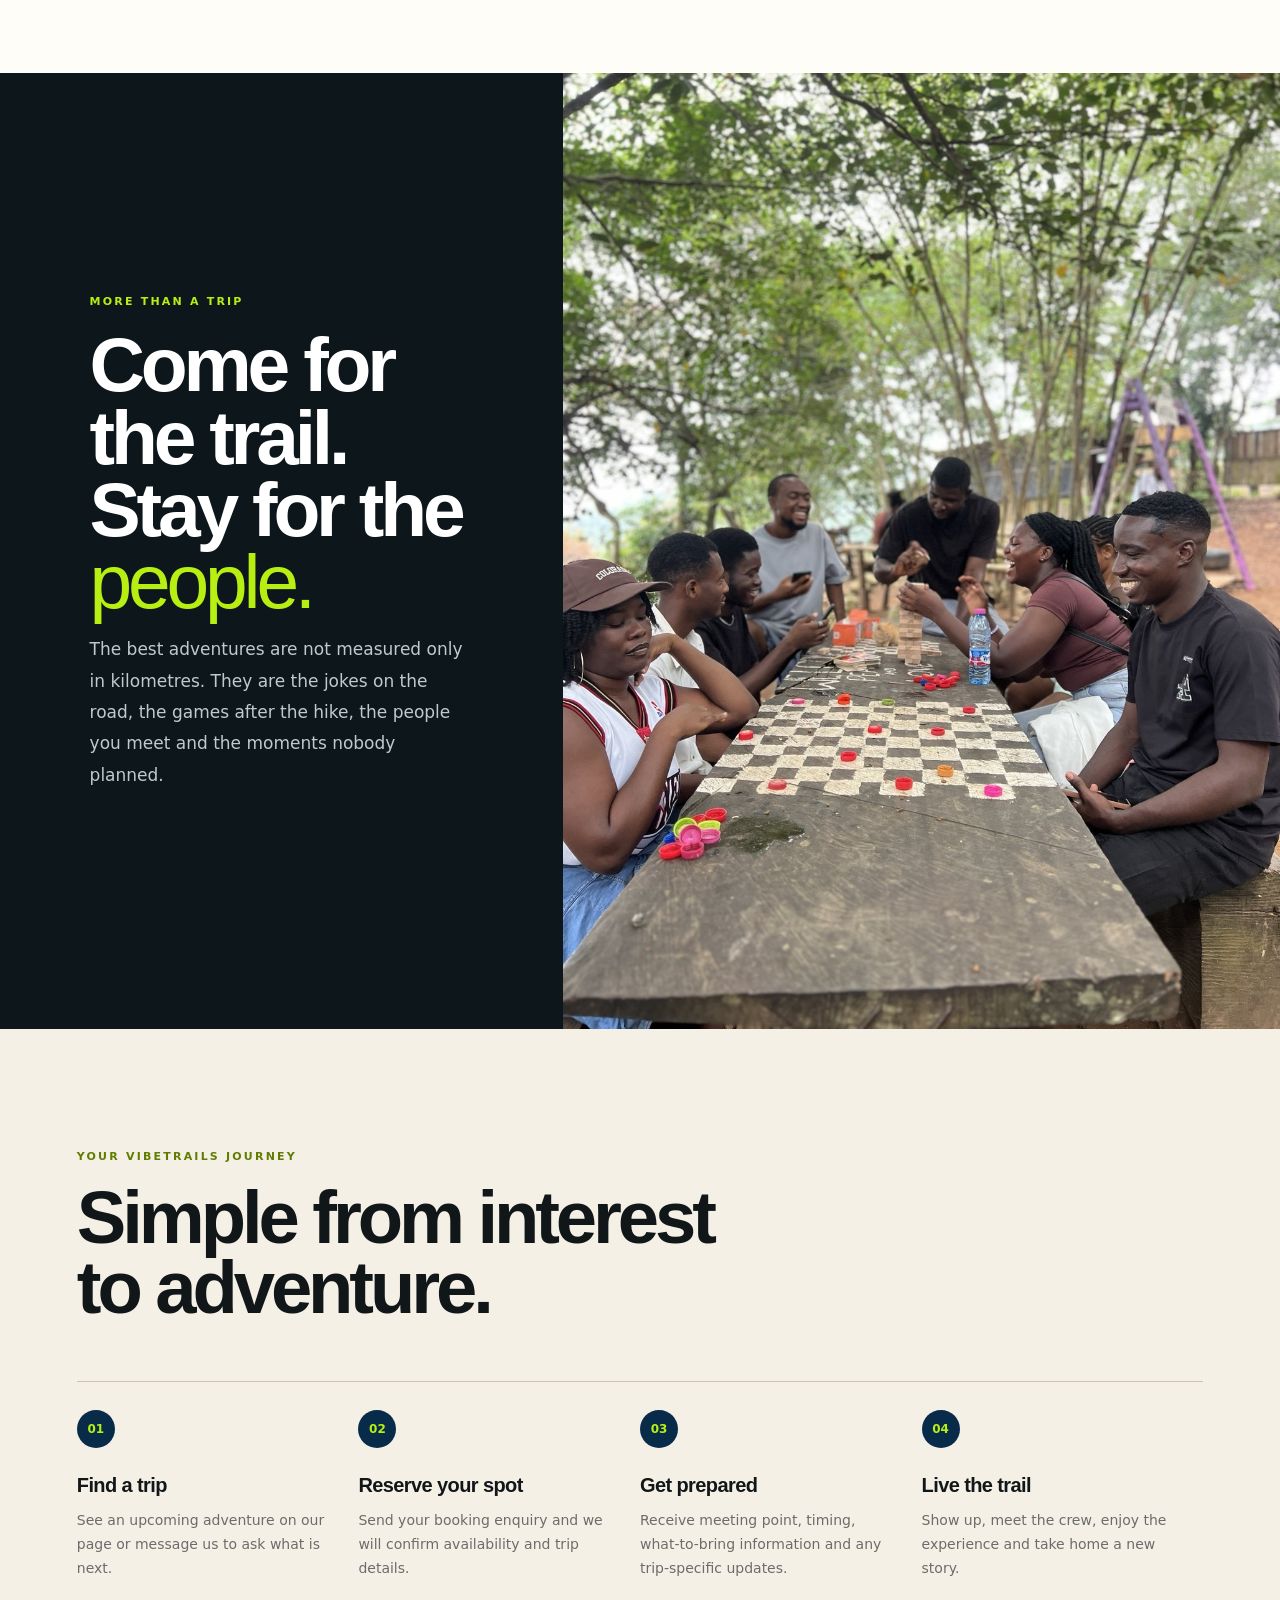
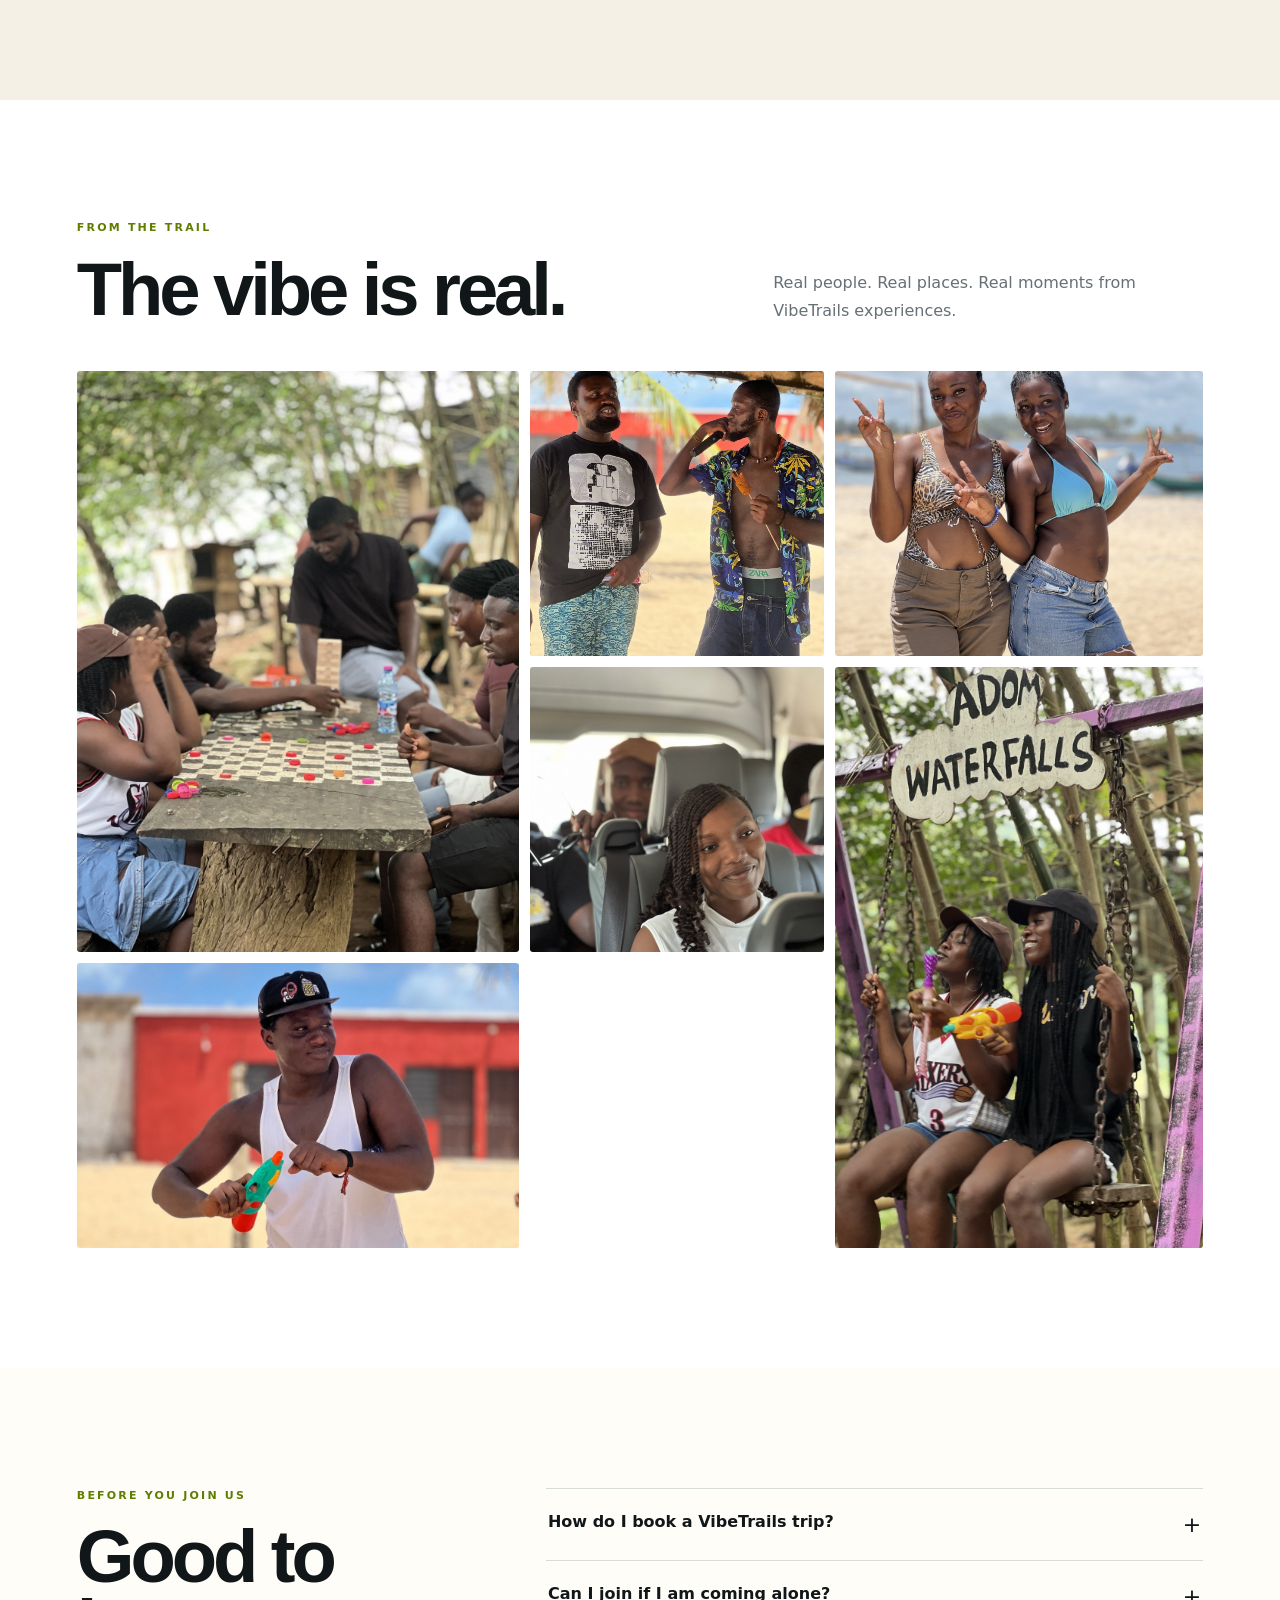
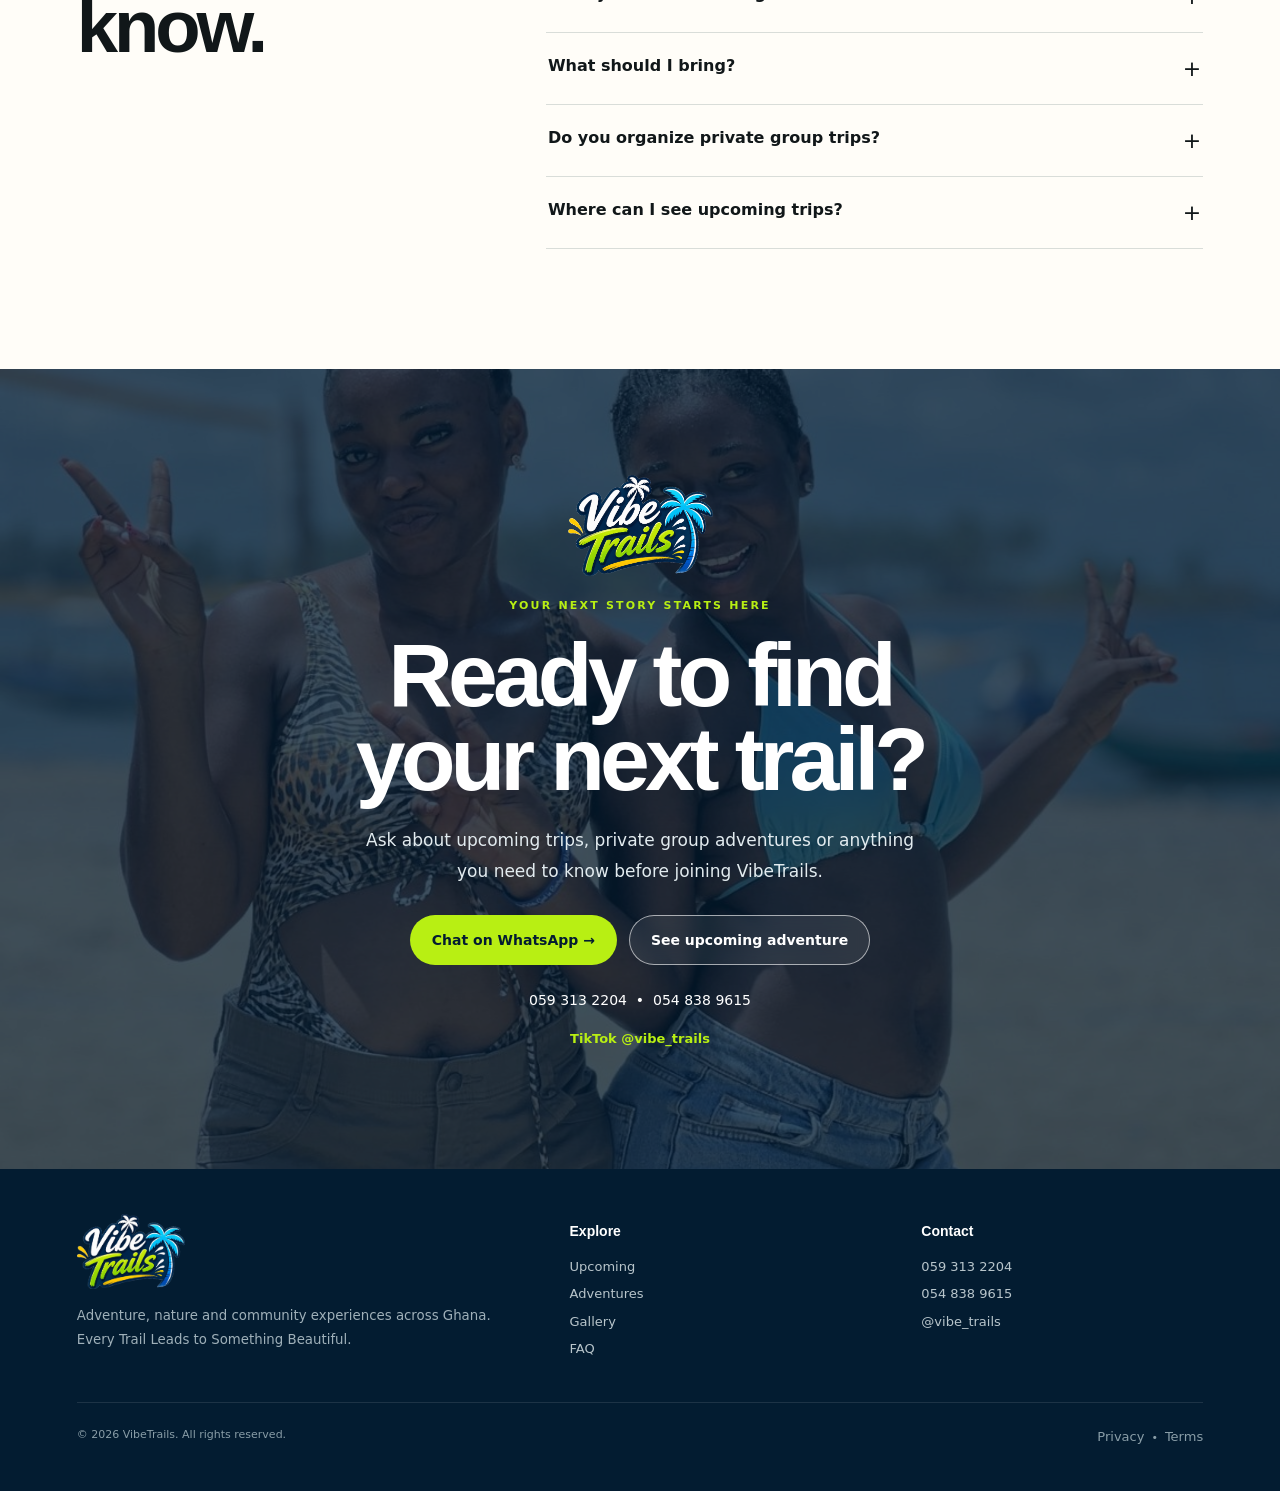
==== commit 97664069: "Strengthen homepage SEO and link booking page" ====
--- a/index.html
+++ b/index.html
@@ -1,6 +1,6 @@
-<!doctype html><html lang="en"><head><meta charset="utf-8"><meta name="viewport" content="width=device-width,initial-scale=1"><meta name="theme-color" content="#072b49"><title>VibeTrails | Adventure, Nature & Community in Ghana</title><meta name="description" content="Discover Ghana with VibeTrails — waterfalls, hikes, beaches, camping and unforgettable group adventures. Every Trail Leads to Something Beautiful."><meta property="og:title" content="VibeTrails — Every Trail Leads to Something Beautiful"><meta property="og:description" content="Adventure. Nature. Community. Discover Ghana differently with VibeTrails."><meta property="og:type" content="website"><meta property="og:image" content="assets/hero-mountain.jpg"><link rel="icon" href="assets/favicon.png"><link rel="manifest" href="manifest.webmanifest"><link rel="apple-touch-icon" href="assets/icon-192.png"><link rel="stylesheet" href="styles.css"><link rel="stylesheet" href="upcoming.css"></head><body>
-<header class="site-header"><div class="inner"><a class="logo-link" href="#top" aria-label="VibeTrails home"><img src="assets/logo.png" alt="VibeTrails logo"></a><nav class="desktop-nav" aria-label="Main navigation"><a href="#upcoming">Upcoming</a><a href="#adventures">Adventures</a><a href="#experience">Our vibe</a><a href="#gallery">Gallery</a><a href="#faq">FAQ</a><a href="#contact">Contact</a></nav><a class="btn btn-outline header-cta" href="#upcoming">Book your adventure</a><button class="menu-toggle" type="button" aria-expanded="false" aria-label="Open menu">☰</button></div></header>
-<nav class="mobile-menu" aria-label="Mobile navigation"><a href="#upcoming">Upcoming</a><a href="#adventures">Adventures</a><a href="#experience">Our vibe</a><a href="#gallery">Gallery</a><a href="#faq">FAQ</a><a href="#contact">Contact</a><a href="#upcoming">Book your adventure</a></nav>
+<!doctype html><html lang="en"><head><meta charset="utf-8"><meta name="viewport" content="width=device-width,initial-scale=1"><meta name="theme-color" content="#072b49"><title>VibeTrails | Adventure, Nature & Community in Ghana</title><meta name="description" content="Discover Ghana with VibeTrails — waterfalls, hikes, beaches, camping and unforgettable group adventures. Every Trail Leads to Something Beautiful."><link rel="canonical" href="https://vibetrails.org/"><script type="application/ld+json">{"@context":"https://schema.org","@graph":[{"@type":"Organization","@id":"https://vibetrails.org/#organization","name":"VibeTrails","alternateName":["VibeTrails Ghana","VibeTrails Event & Adventure Hub"],"url":"https://vibetrails.org/","logo":"https://vibetrails.org/assets/logo.png","description":"VibeTrails is a Ghanaian event and adventure hub creating group trips, road trips, hiking, waterfall, beach and camping experiences across Ghana.","areaServed":{"@type":"Country","name":"Ghana"},"sameAs":["https://www.tiktok.com/@vibe_trails"],"knowsAbout":["Ghana travel experiences","group adventures","road trips","hiking","waterfalls","beach trips","camping","outdoor experiences"]},{"@type":"WebSite","@id":"https://vibetrails.org/#website","url":"https://vibetrails.org/","name":"VibeTrails","alternateName":"VibeTrails Ghana","description":"Adventure, nature and community experiences across Ghana.","publisher":{"@id":"https://vibetrails.org/#organization"}},{"@type":"WebPage","@id":"https://vibetrails.org/#webpage","url":"https://vibetrails.org/","name":"VibeTrails | Adventure, Nature & Community in Ghana","description":"The official website of VibeTrails, a Ghanaian event and adventure hub.","isPartOf":{"@id":"https://vibetrails.org/#website"},"about":{"@id":"https://vibetrails.org/#organization"}}]}</script><meta property="og:title" content="VibeTrails — Every Trail Leads to Something Beautiful"><meta property="og:description" content="Adventure. Nature. Community. Discover Ghana differently with VibeTrails."><meta property="og:type" content="website"><meta property="og:url" content="https://vibetrails.org/"><meta property="og:image" content="https://vibetrails.org/assets/hero-mountain.jpg"><link rel="icon" href="assets/favicon.png"><link rel="manifest" href="manifest.webmanifest"><link rel="apple-touch-icon" href="assets/icon-192.png"><link rel="stylesheet" href="styles.css"><link rel="stylesheet" href="upcoming.css"></head><body>
+<header class="site-header"><div class="inner"><a class="logo-link" href="#top" aria-label="VibeTrails home"><img src="assets/logo.png" alt="VibeTrails logo"></a><nav class="desktop-nav" aria-label="Main navigation"><a href="#upcoming">Upcoming</a><a href="#adventures">Adventures</a><a href="#experience">Our vibe</a><a href="#gallery">Gallery</a><a href="#faq">FAQ</a><a href="#contact">Contact</a></nav><a class="btn btn-outline header-cta" href="booking.html">Book your adventure</a><button class="menu-toggle" type="button" aria-expanded="false" aria-label="Open menu">☰</button></div></header>
+<nav class="mobile-menu" aria-label="Mobile navigation"><a href="#upcoming">Upcoming</a><a href="#adventures">Adventures</a><a href="#experience">Our vibe</a><a href="#gallery">Gallery</a><a href="#faq">FAQ</a><a href="#contact">Contact</a><a href="booking.html">Book your adventure</a></nav>
 <main id="top"><section class="hero"><div class="hero-media"><img src="assets/hero-mountain.jpg" alt="A VibeTrails hiking group enjoying a mountain view"></div><div class="hero-shade"></div><div class="hero-content"><p class="eyebrow light">Explore Ghana • Find your people</p><h1 class="display">Don’t just visit.<br><span>Live it.</span></h1><p class="sub">Chase waterfalls. Climb mountains. Escape to the coast. Meet good people. Make stories worth telling.</p><div class="hero-actions"><a class="btn btn-lime" href="#upcoming">See next adventure →</a><a class="btn btn-outline" href="#gallery">See the VibeTrails experience</a></div></div><div class="hero-stamp"><strong>Every Trail Leads</strong><span>to something beautiful</span></div></section>
 <div class="trustbar"><div class="wrap"><span><b>01</b>Nature escapes</span><span><b>02</b>Group adventures</span><span><b>03</b>Road trips</span><span><b>04</b>Beach & camp experiences</span></div></div>
 <section class="intro" id="experience"><div class="wrap intro-grid"><div><p class="eyebrow">This is VibeTrails</p><h2 class="display">Adventure feels better when we do it <span>together.</span></h2></div><div class="intro-copy"><p class="lead">VibeTrails creates social outdoor experiences for people who want more than a destination. We bring together nature, movement, laughter and community so that every trip becomes a memory worth keeping.</p><div class="pillars"><div class="pillar"><b>Explore</b><span>Waterfalls, mountains, trails and hidden gems.</span></div><div class="pillar"><b>Connect</b><span>Good energy, new friendships and shared moments.</span></div><div class="pillar"><b>Unwind</b><span>Leave the routine behind and enjoy the journey.</span></div></div></div></div></section>
@@ -11,6 +11,6 @@
 <section class="community"><div class="community-grid"><div class="community-copy"><p class="eyebrow light">More than a trip</p><h2 class="display">Come for the trail.<br>Stay for the <span>people.</span></h2><p>The best adventures are not measured only in kilometres. They are the jokes on the road, the games after the hike, the people you meet and the moments nobody planned.</p></div><div class="community-photo"><img src="assets/community-games.jpg" alt="VibeTrails guests playing games together"></div></div></section>
 <section class="journey"><div class="wrap"><p class="eyebrow">Your VibeTrails journey</p><h2 class="display">Simple from interest to adventure.</h2><div class="steps"><div class="step"><span class="num">01</span><h3>Find a trip</h3><p>See an upcoming adventure on our page or message us to ask what is next.</p></div><div class="step"><span class="num">02</span><h3>Reserve your spot</h3><p>Send your booking enquiry and we will confirm availability and trip details.</p></div><div class="step"><span class="num">03</span><h3>Get prepared</h3><p>Receive meeting point, timing, what-to-bring information and any trip-specific updates.</p></div><div class="step"><span class="num">04</span><h3>Live the trail</h3><p>Show up, meet the crew, enjoy the experience and take home a new story.</p></div></div></div></section>
 <section class="gallery" id="gallery"><div class="wrap"><div class="section-head"><div><p class="eyebrow">From the trail</p><h2 class="display">The vibe is real.</h2></div><p>Real people. Real places. Real moments from VibeTrails experiences.</p></div><div class="gallery-grid"><figure><img src="assets/adom-swing.jpg" alt="Friends enjoying a swing at Adom Waterfalls"><figcaption>Adom Waterfalls</figcaption></figure><figure><img src="assets/beach-hosts.jpg" alt="Friends enjoying a VibeTrails beach experience"><figcaption>Coast vibes</figcaption></figure><figure><img src="assets/community-table.jpg" alt="Group playing games around a table"><figcaption>Community</figcaption></figure><figure><img src="assets/road-trip.jpg" alt="VibeTrails guests travelling together"><figcaption>The journey</figcaption></figure><figure><img src="assets/beach-fun.jpg" alt="VibeTrails guest enjoying the beach"><figcaption>Beach escape</figcaption></figure><figure><img src="assets/city-departure.jpg" alt="VibeTrails travellers at a departure point"><figcaption>Ready to go</figcaption></figure></div></div></section>
-<section class="faq" id="faq"><div class="wrap faq-grid"><div><p class="eyebrow">Before you join us</p><h2 class="display">Good to know.</h2></div><div class="accordion"><div class="faq-item"><button class="faq-q" aria-expanded="false"><span>How do I book a VibeTrails trip?</span><span>+</span></button><div class="faq-a"><p>Use the booking page or message VibeTrails on WhatsApp. We will confirm the trip, available spaces, price and payment instructions directly with you.</p></div></div><div class="faq-item"><button class="faq-q" aria-expanded="false"><span>Can I join if I am coming alone?</span><span>+</span></button><div class="faq-a"><p>Yes. VibeTrails is built around community, so solo guests are welcome. Many experiences are designed to make it easy to meet and enjoy the day with others.</p></div></div><div class="faq-item"><button class="faq-q" aria-expanded="false"><span>What should I bring?</span><span>+</span></button><div class="faq-a"><p>It depends on the adventure. Once your booking is confirmed, we will send the trip-specific essentials, dress guidance, meeting information and any other preparation notes.</p></div></div><div class="faq-item"><button class="faq-q" aria-expanded="false"><span>Do you organize private group trips?</span><span>+</span></button><div class="faq-a"><p>Yes. You can contact us with your group size, preferred type of adventure and date, and we can discuss a suitable VibeTrails experience.</p></div></div><div class="faq-item"><button class="faq-q" aria-expanded="false"><span>Where can I see upcoming trips?</span><span>+</span></button><div class="faq-a"><p>Follow @vibe_trails on TikTok and contact us on WhatsApp for the latest trip announcements and booking availability.</p></div></div></div></div></section>
+<section class="faq" id="faq"><div class="wrap faq-grid"><div><p class="eyebrow">Before you join us</p><h2 class="display">Good to know.</h2></div><div class="accordion"><div class="faq-item"><button class="faq-q" aria-expanded="false"><span>How do I book a VibeTrails trip?</span><span>+</span></button><div class="faq-a"><p>Use the <a href="booking.html">booking page</a> or message VibeTrails on WhatsApp. We will confirm the trip, available spaces, price and payment instructions directly with you.</p></div></div><div class="faq-item"><button class="faq-q" aria-expanded="false"><span>Can I join if I am coming alone?</span><span>+</span></button><div class="faq-a"><p>Yes. VibeTrails is built around community, so solo guests are welcome. Many experiences are designed to make it easy to meet and enjoy the day with others.</p></div></div><div class="faq-item"><button class="faq-q" aria-expanded="false"><span>What should I bring?</span><span>+</span></button><div class="faq-a"><p>It depends on the adventure. Once your booking is confirmed, we will send the trip-specific essentials, dress guidance, meeting information and any other preparation notes.</p></div></div><div class="faq-item"><button class="faq-q" aria-expanded="false"><span>Do you organize private group trips?</span><span>+</span></button><div class="faq-a"><p>Yes. You can contact us with your group size, preferred type of adventure and date, and we can discuss a suitable VibeTrails experience.</p></div></div><div class="faq-item"><button class="faq-q" aria-expanded="false"><span>Where can I see upcoming trips?</span><span>+</span></button><div class="faq-a"><p>Follow @vibe_trails on TikTok and contact us on WhatsApp for the latest trip announcements and booking availability.</p></div></div></div></div></section>
 <section class="contact" id="contact"><div class="contact-bg"><img src="assets/beach-friends.jpg" alt="VibeTrails beach adventure"></div><div class="contact-shade"></div><div class="contact-content"><img class="contact-logo" src="assets/logo.png" alt="VibeTrails"><p class="eyebrow light">Your next story starts here</p><h2 class="display">Ready to find<br>your next trail?</h2><p class="contact-copy">Ask about upcoming trips, private group adventures or anything you need to know before joining VibeTrails.</p><div class="contact-actions"><a class="btn btn-lime" href="https://wa.me/233593132204?text=Hi%20VibeTrails%2C%20I%27d%20like%20to%20know%20about%20your%20next%20adventure." target="_blank" rel="noopener">Chat on WhatsApp →</a><a class="btn btn-outline" href="#upcoming">See upcoming adventure</a></div><p class="contact-numbers"><a href="tel:+233593132204">059 313 2204</a> &nbsp;•&nbsp; <a href="tel:+233548389615">054 838 9615</a></p><p class="social-line"><a href="https://www.tiktok.com/@vibe_trails" target="_blank" rel="noopener">TikTok @vibe_trails</a></p></div></section></main>
 <footer class="footer"><div class="wrap"><div class="footer-grid"><div><img class="footer-logo" src="assets/logo.png" alt="VibeTrails"><small>Adventure, nature and community experiences across Ghana.<br>Every Trail Leads to Something Beautiful.</small></div><div><h4>Explore</h4><a href="#upcoming">Upcoming</a><a href="#adventures">Adventures</a><a href="#gallery">Gallery</a><a href="#faq">FAQ</a></div><div><h4>Contact</h4><a href="tel:+233593132204">059 313 2204</a><a href="tel:+233548389615">054 838 9615</a><a href="https://www.tiktok.com/@vibe_trails" target="_blank" rel="noopener">@vibe_trails</a></div></div><div class="footer-bottom"><span>© 2026 VibeTrails. All rights reserved.</span><span><a href="privacy.html" style="display:inline;margin:0;color:inherit">Privacy</a> &nbsp;•&nbsp; <a href="terms.html" style="display:inline;margin:0;color:inherit">Terms</a></span></div></div></footer><a class="whatsapp-float" href="https://wa.me/233593132204?text=Hi%20VibeTrails%2C%20tell%20me%20about%20your%20next%20trip." target="_blank" rel="noopener" aria-label="Chat with VibeTrails on WhatsApp">WhatsApp</a><script src="script.js"></script><script>(function(){var el=document.getElementById('eventCountdown');if(!el)return;var target=new Date('2026-09-21T05:00:00+00:00').getTime();function update(){var d=target-Date.now();if(d<=0){el.textContent='The adventure is happening today.';return}var days=Math.floor(d/86400000),hrs=Math.floor((d%86400000)/3600000),mins=Math.floor((d%3600000)/60000);el.textContent=days+' days, '+hrs+' hours, '+mins+' minutes to the adventure';}update();setInterval(update,60000)})();</script></body></html>
--- a/upcoming.css
+++ b/upcoming.css
@@ -0,0 +1 @@
+.upcoming{padding:110px 0;background:#f5f0e6}.upcoming-head{display:flex;justify-content:space-between;align-items:end;gap:50px;margin-bottom:42px}.upcoming-head h2{font-size:clamp(48px,5.8vw,78px);margin:0}.upcoming-head h2 span{color:#617d08;font-weight:500}.upcoming-head>p{max-width:450px;color:#667075;line-height:1.75;margin:0}.event-feature{display:grid;grid-template-columns:.9fr 1.1fr;background:#072b49;color:#fff;border-radius:12px;overflow:hidden;box-shadow:0 18px 55px rgba(3,28,49,.15)}.event-art{min-height:620px}.event-art img{width:100%;height:100%;object-fit:cover}.event-info{padding:55px;display:flex;flex-direction:column;justify-content:center}.event-kicker{display:flex;gap:8px;flex-wrap:wrap}.event-pill{padding:8px 11px;border-radius:999px;background:#b8ef13;color:#031c31;font-size:10px;font-weight:900;letter-spacing:.12em;text-transform:uppercase}.event-pill-dark{background:rgba(255,255,255,.1);color:#fff;border:1px solid rgba(255,255,255,.18)}.event-info h3{font-family:Arial,sans-serif;font-size:clamp(42px,5vw,68px);letter-spacing:-.055em;line-height:.95;margin:22px 0 14px}.event-sub{color:#d7e2e7;line-height:1.75;margin:0 0 28px;max-width:590px}.event-facts{display:grid;grid-template-columns:1fr 1fr;border-top:1px solid rgba(255,255,255,.16);border-bottom:1px solid rgba(255,255,255,.16);margin-bottom:24px}.fact{padding:17px 18px 17px 0}.fact:nth-child(odd){border-right:1px solid rgba(255,255,255,.16)}.fact:nth-child(even){padding-left:18px}.fact:nth-child(-n+2){border-bottom:1px solid rgba(255,255,255,.16)}.fact small,.price small{display:block;color:#b8ef13;text-transform:uppercase;letter-spacing:.13em;font-size:9px;font-weight:900;margin-bottom:5px}.fact strong{font-size:14px}.included{display:grid;grid-template-columns:1fr 1fr;gap:8px 20px;color:#dce6ea;font-size:13px;margin-bottom:30px}.included span::first-letter{color:#b8ef13}.price-row{display:flex;justify-content:space-between;align-items:center;gap:20px}.price strong{font-family:Arial,sans-serif;font-size:44px;letter-spacing:-.05em}.countdown{margin-top:20px;color:#b8ef13;font-size:12px;font-weight:800;letter-spacing:.05em}.events-note{text-align:center;margin-top:18px;color:#667075;font-size:13px}.events-note a{font-weight:800;color:#072b49;text-decoration:none}@media(max-width:900px){.upcoming{padding:85px 0}.upcoming-head{display:block}.upcoming-head>p{margin-top:20px}.event-feature{grid-template-columns:1fr}.event-art{min-height:520px}.event-info{padding:40px}}@media(max-width:600px){.upcoming-head h2{font-size:46px}.event-art{min-height:420px}.event-info{padding:30px 22px}.event-facts,.included{grid-template-columns:1fr}.fact,.fact:nth-child(even){padding:14px 0;border-right:0!important;border-bottom:1px solid rgba(255,255,255,.16)}.price-row{align-items:flex-start;flex-direction:column}.price-row .btn{width:100%}.price strong{font-size:40px}}
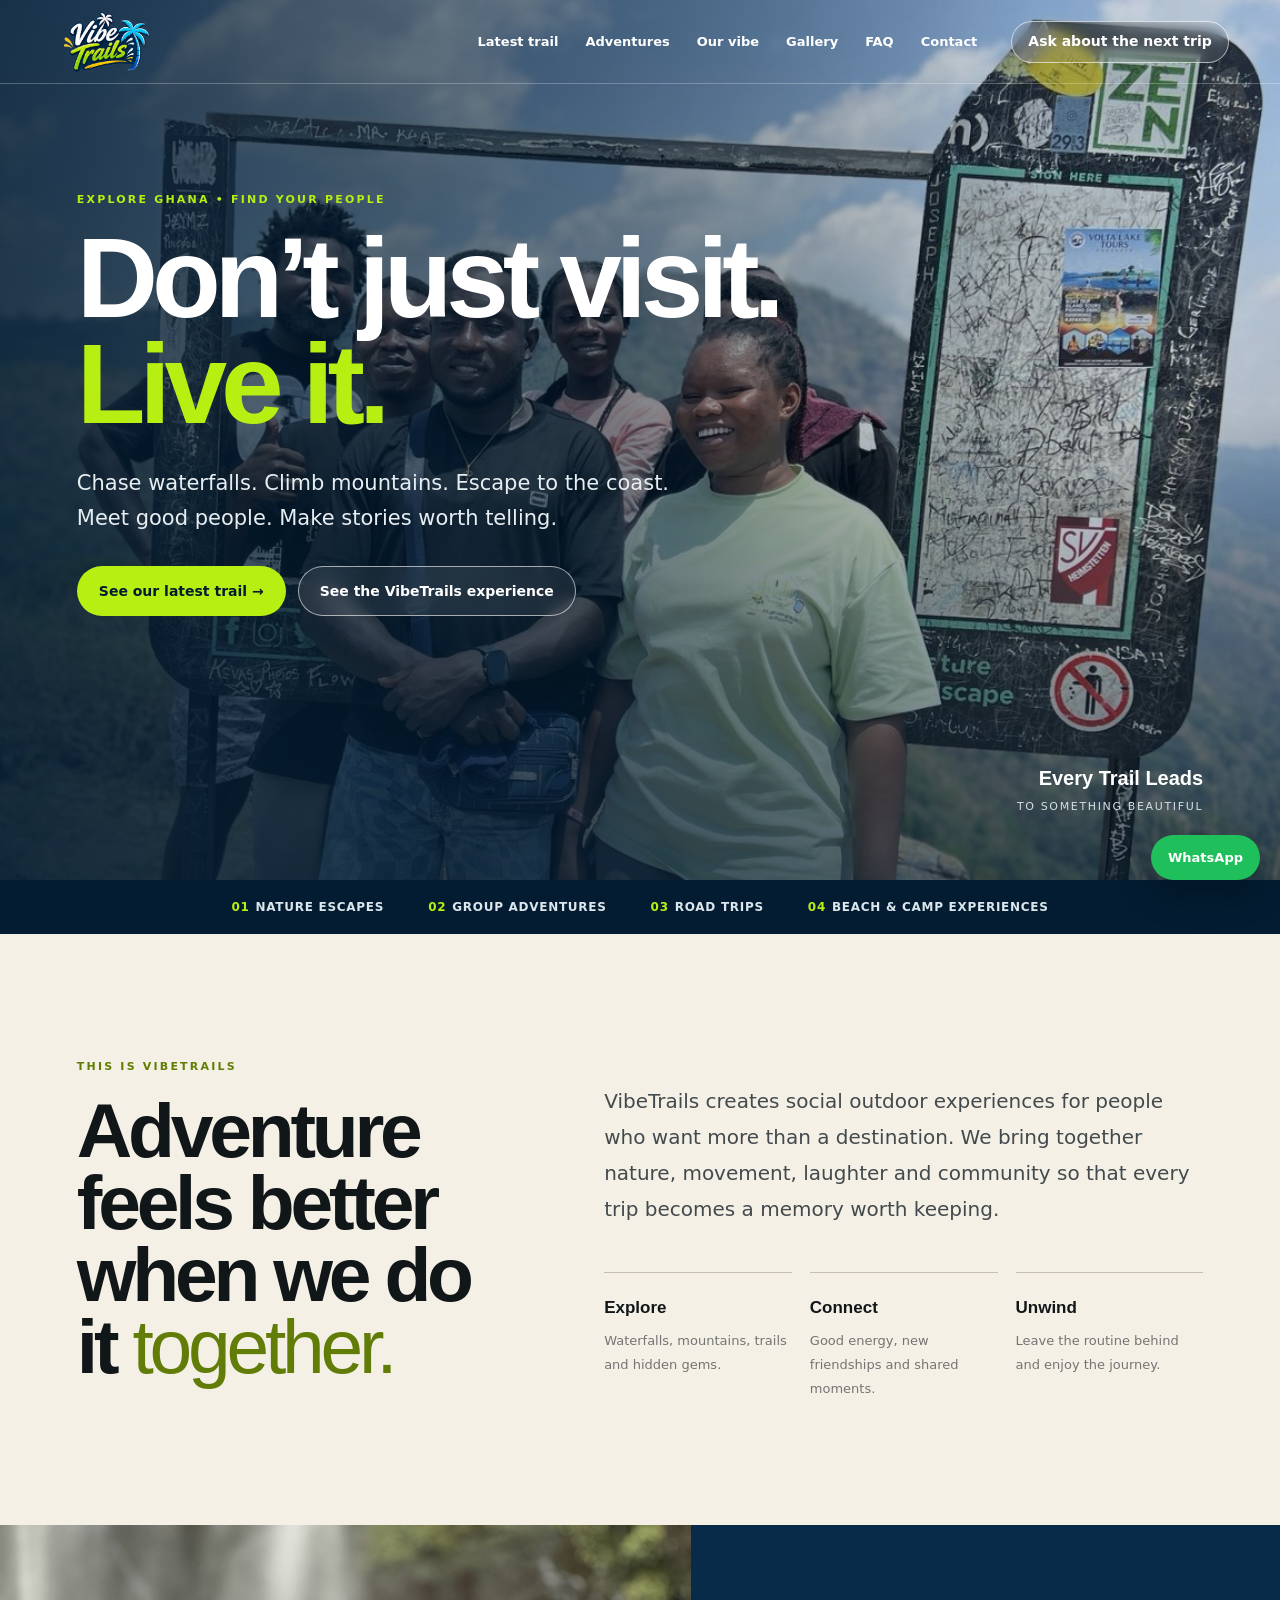
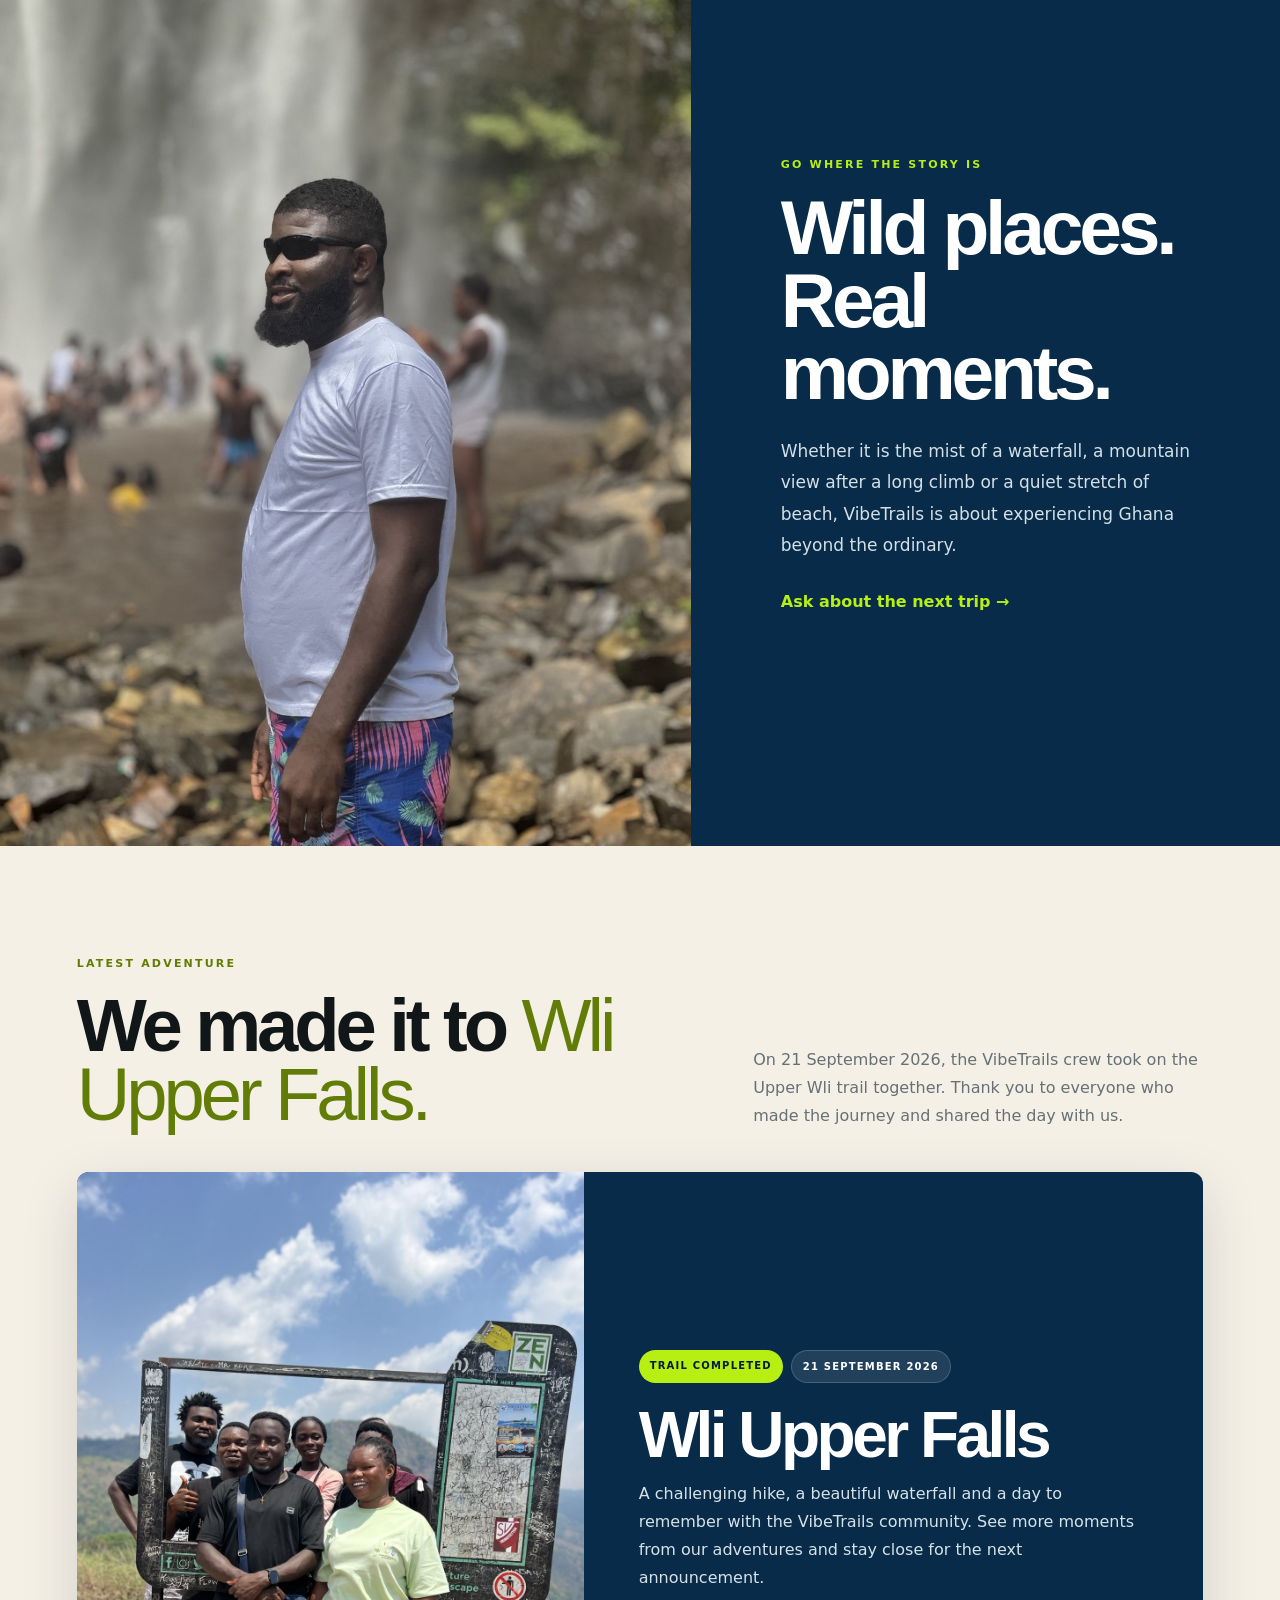
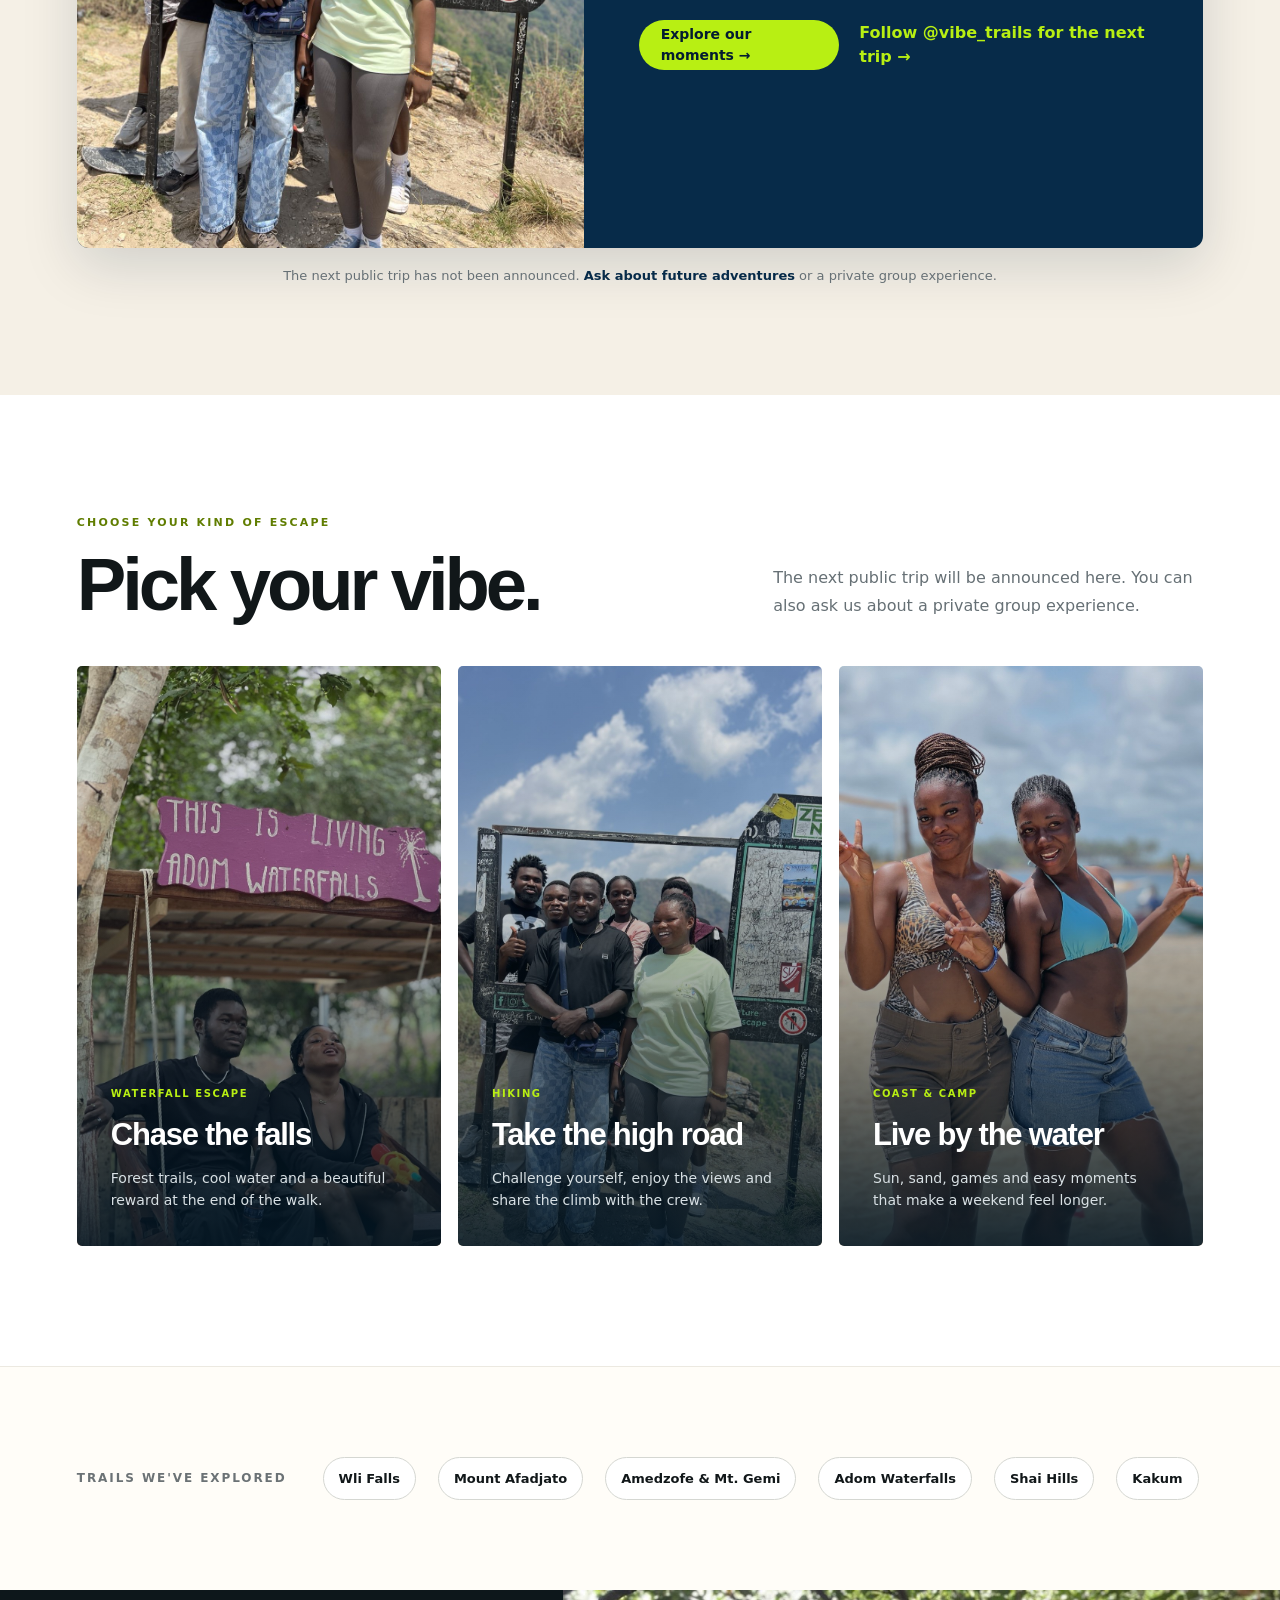
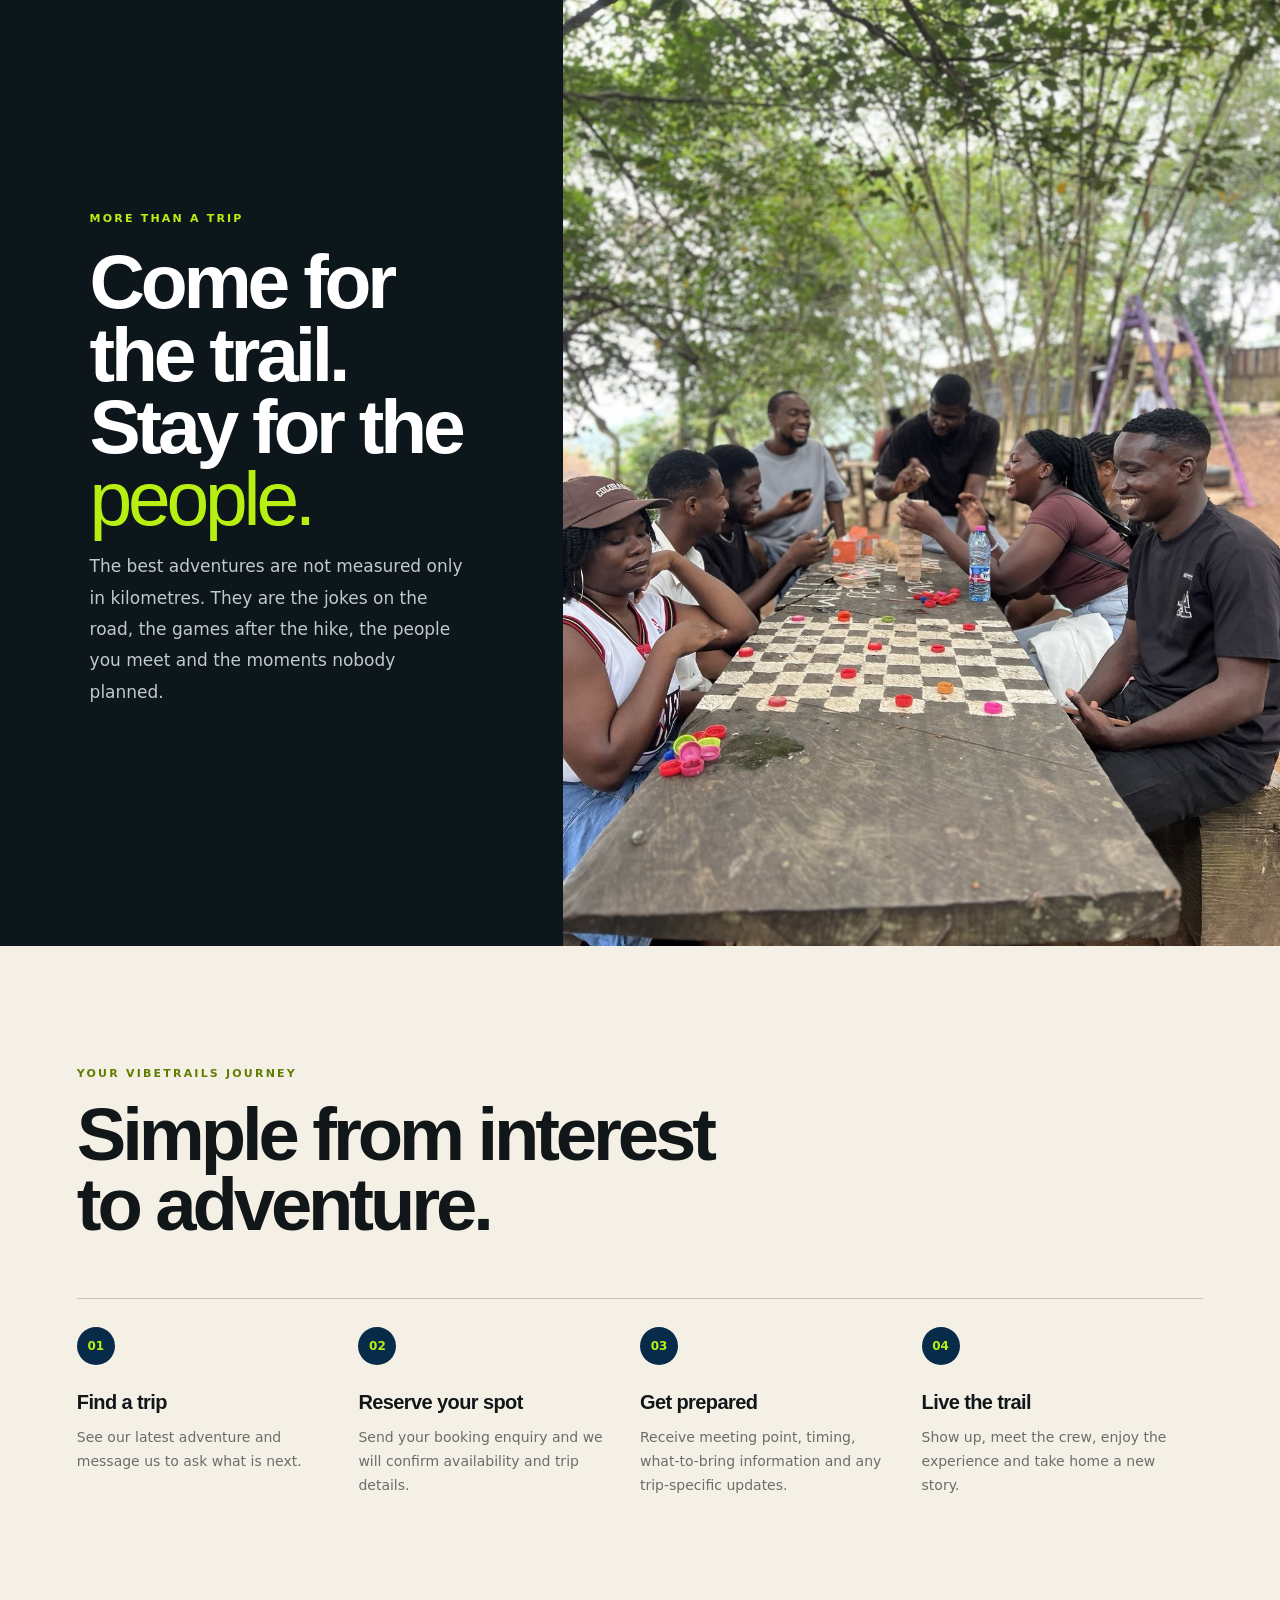
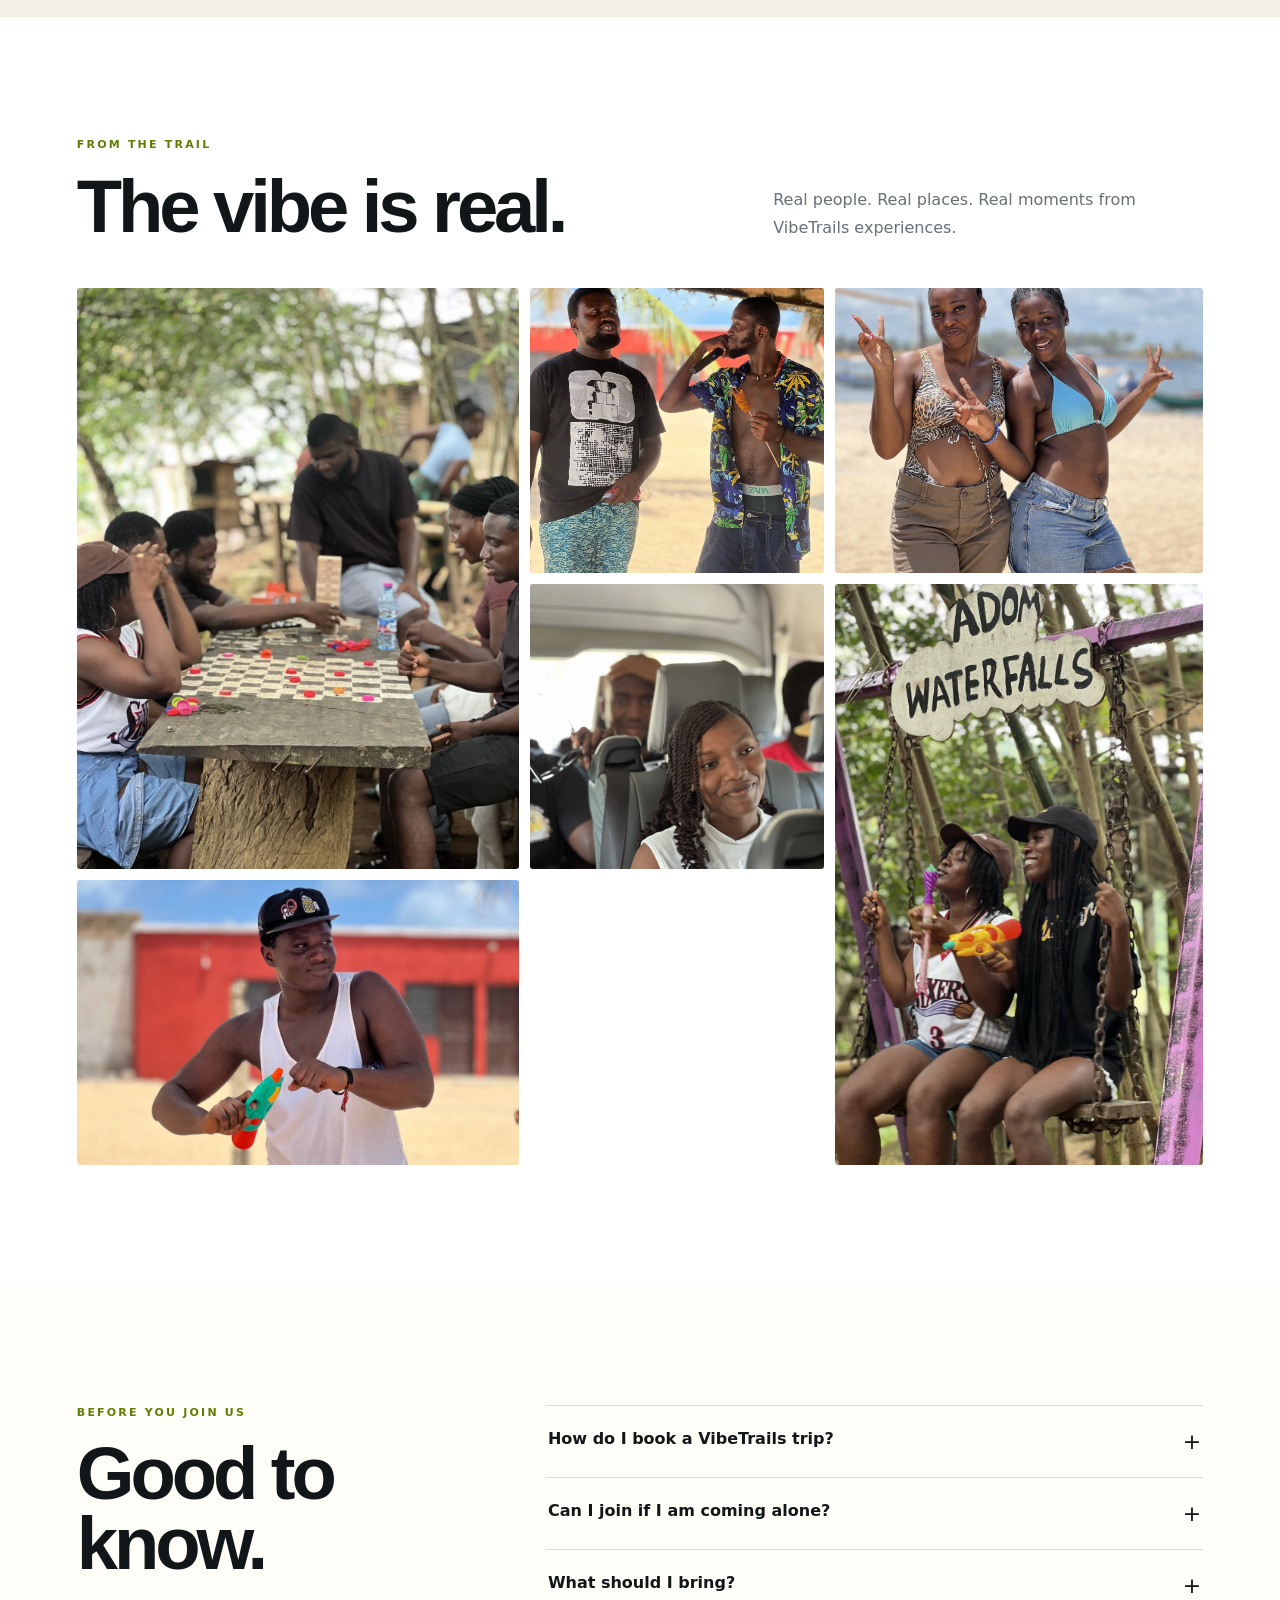
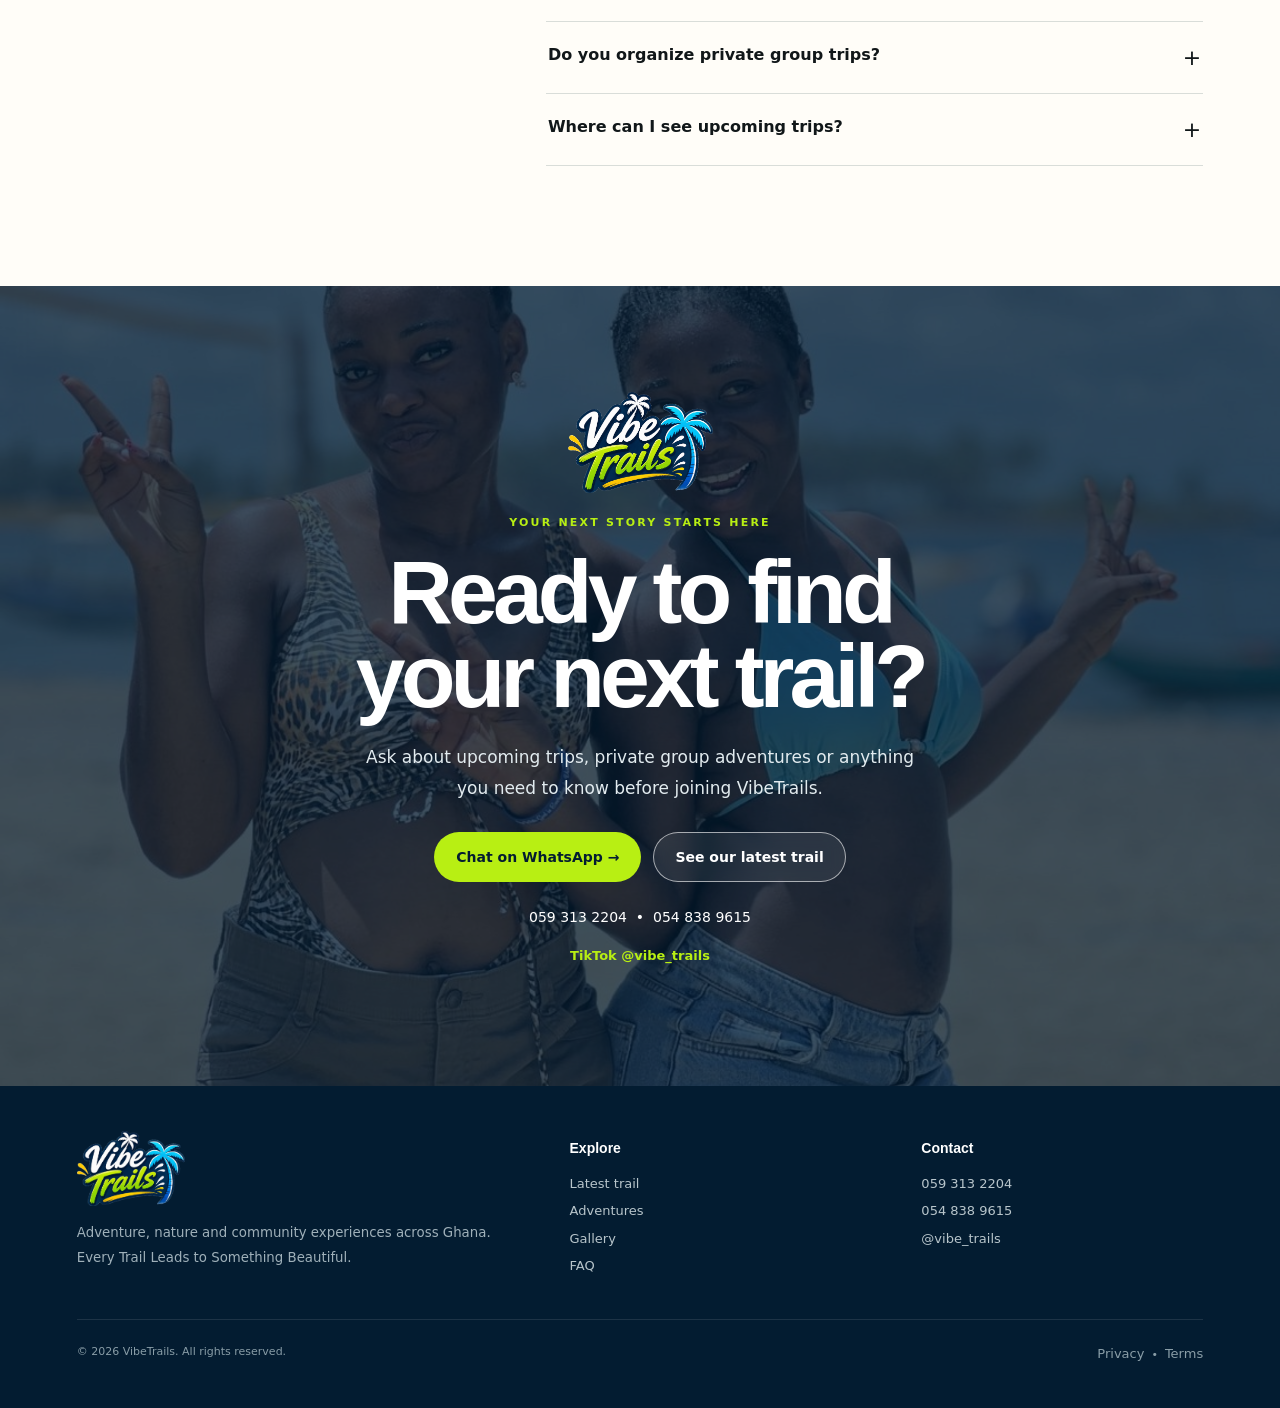
==== commit 2d1b3f18: "Mark Wli Upper Falls trip complete on homepage" ====
--- a/index.html
+++ b/index.html
@@ -1,16 +1,16 @@
 <!doctype html><html lang="en"><head><meta charset="utf-8"><meta name="viewport" content="width=device-width,initial-scale=1"><meta name="theme-color" content="#072b49"><title>VibeTrails | Adventure, Nature & Community in Ghana</title><meta name="description" content="Discover Ghana with VibeTrails — waterfalls, hikes, beaches, camping and unforgettable group adventures. Every Trail Leads to Something Beautiful."><link rel="canonical" href="https://vibetrails.org/"><script type="application/ld+json">{"@context":"https://schema.org","@graph":[{"@type":"Organization","@id":"https://vibetrails.org/#organization","name":"VibeTrails","alternateName":["VibeTrails Ghana","VibeTrails Event & Adventure Hub"],"url":"https://vibetrails.org/","logo":"https://vibetrails.org/assets/logo.png","description":"VibeTrails is a Ghanaian event and adventure hub creating group trips, road trips, hiking, waterfall, beach and camping experiences across Ghana.","areaServed":{"@type":"Country","name":"Ghana"},"sameAs":["https://www.tiktok.com/@vibe_trails"],"knowsAbout":["Ghana travel experiences","group adventures","road trips","hiking","waterfalls","beach trips","camping","outdoor experiences"]},{"@type":"WebSite","@id":"https://vibetrails.org/#website","url":"https://vibetrails.org/","name":"VibeTrails","alternateName":"VibeTrails Ghana","description":"Adventure, nature and community experiences across Ghana.","publisher":{"@id":"https://vibetrails.org/#organization"}},{"@type":"WebPage","@id":"https://vibetrails.org/#webpage","url":"https://vibetrails.org/","name":"VibeTrails | Adventure, Nature & Community in Ghana","description":"The official website of VibeTrails, a Ghanaian event and adventure hub.","isPartOf":{"@id":"https://vibetrails.org/#website"},"about":{"@id":"https://vibetrails.org/#organization"}}]}</script><meta property="og:title" content="VibeTrails — Every Trail Leads to Something Beautiful"><meta property="og:description" content="Adventure. Nature. Community. Discover Ghana differently with VibeTrails."><meta property="og:type" content="website"><meta property="og:url" content="https://vibetrails.org/"><meta property="og:image" content="https://vibetrails.org/assets/hero-mountain.jpg"><link rel="icon" href="assets/favicon.png"><link rel="manifest" href="manifest.webmanifest"><link rel="apple-touch-icon" href="assets/icon-192.png"><link rel="stylesheet" href="styles.css"><link rel="stylesheet" href="upcoming.css"></head><body>
-<header class="site-header"><div class="inner"><a class="logo-link" href="#top" aria-label="VibeTrails home"><img src="assets/logo.png" alt="VibeTrails logo"></a><nav class="desktop-nav" aria-label="Main navigation"><a href="#upcoming">Upcoming</a><a href="#adventures">Adventures</a><a href="#experience">Our vibe</a><a href="#gallery">Gallery</a><a href="#faq">FAQ</a><a href="#contact">Contact</a></nav><a class="btn btn-outline header-cta" href="booking.html">Book your adventure</a><button class="menu-toggle" type="button" aria-expanded="false" aria-label="Open menu">☰</button></div></header>
-<nav class="mobile-menu" aria-label="Mobile navigation"><a href="#upcoming">Upcoming</a><a href="#adventures">Adventures</a><a href="#experience">Our vibe</a><a href="#gallery">Gallery</a><a href="#faq">FAQ</a><a href="#contact">Contact</a><a href="booking.html">Book your adventure</a></nav>
-<main id="top"><section class="hero"><div class="hero-media"><img src="assets/hero-mountain.jpg" alt="A VibeTrails hiking group enjoying a mountain view"></div><div class="hero-shade"></div><div class="hero-content"><p class="eyebrow light">Explore Ghana • Find your people</p><h1 class="display">Don’t just visit.<br><span>Live it.</span></h1><p class="sub">Chase waterfalls. Climb mountains. Escape to the coast. Meet good people. Make stories worth telling.</p><div class="hero-actions"><a class="btn btn-lime" href="#upcoming">See next adventure →</a><a class="btn btn-outline" href="#gallery">See the VibeTrails experience</a></div></div><div class="hero-stamp"><strong>Every Trail Leads</strong><span>to something beautiful</span></div></section>
+<header class="site-header"><div class="inner"><a class="logo-link" href="#top" aria-label="VibeTrails home"><img src="assets/logo.png" alt="VibeTrails logo"></a><nav class="desktop-nav" aria-label="Main navigation"><a href="#upcoming">Latest trail</a><a href="#adventures">Adventures</a><a href="#experience">Our vibe</a><a href="#gallery">Gallery</a><a href="#faq">FAQ</a><a href="#contact">Contact</a></nav><a class="btn btn-outline header-cta" href="booking.html">Ask about the next trip</a><button class="menu-toggle" type="button" aria-expanded="false" aria-label="Open menu">☰</button></div></header>
+<nav class="mobile-menu" aria-label="Mobile navigation"><a href="#upcoming">Latest trail</a><a href="#adventures">Adventures</a><a href="#experience">Our vibe</a><a href="#gallery">Gallery</a><a href="#faq">FAQ</a><a href="#contact">Contact</a><a href="booking.html">Ask about the next trip</a></nav>
+<main id="top"><section class="hero"><div class="hero-media"><img src="assets/hero-mountain.jpg" alt="A VibeTrails hiking group enjoying a mountain view"></div><div class="hero-shade"></div><div class="hero-content"><p class="eyebrow light">Explore Ghana • Find your people</p><h1 class="display">Don’t just visit.<br><span>Live it.</span></h1><p class="sub">Chase waterfalls. Climb mountains. Escape to the coast. Meet good people. Make stories worth telling.</p><div class="hero-actions"><a class="btn btn-lime" href="#upcoming">See our latest trail →</a><a class="btn btn-outline" href="#gallery">See the VibeTrails experience</a></div></div><div class="hero-stamp"><strong>Every Trail Leads</strong><span>to something beautiful</span></div></section>
 <div class="trustbar"><div class="wrap"><span><b>01</b>Nature escapes</span><span><b>02</b>Group adventures</span><span><b>03</b>Road trips</span><span><b>04</b>Beach & camp experiences</span></div></div>
 <section class="intro" id="experience"><div class="wrap intro-grid"><div><p class="eyebrow">This is VibeTrails</p><h2 class="display">Adventure feels better when we do it <span>together.</span></h2></div><div class="intro-copy"><p class="lead">VibeTrails creates social outdoor experiences for people who want more than a destination. We bring together nature, movement, laughter and community so that every trip becomes a memory worth keeping.</p><div class="pillars"><div class="pillar"><b>Explore</b><span>Waterfalls, mountains, trails and hidden gems.</span></div><div class="pillar"><b>Connect</b><span>Good energy, new friendships and shared moments.</span></div><div class="pillar"><b>Unwind</b><span>Leave the routine behind and enjoy the journey.</span></div></div></div></div></section>
 <section class="story-split"><div class="story-photo"><img src="assets/waterfall.jpg" alt="A VibeTrails guest at a waterfall"></div><div class="story-copy"><p class="eyebrow light">Go where the story is</p><h2 class="display">Wild places.<br>Real moments.</h2><p>Whether it is the mist of a waterfall, a mountain view after a long climb or a quiet stretch of beach, VibeTrails is about experiencing Ghana beyond the ordinary.</p><a class="text-link" href="#upcoming">Ask about the next trip →</a></div></section>
-<section class="upcoming" id="upcoming"><div class="wrap"><div class="upcoming-head"><div><div class="eyebrow">Upcoming adventure</div><h2 class="display">Next trail: <span>Wli Upper Falls.</span></h2></div><p>One day. Countless memories. Join VibeTrails for a full-day waterfall adventure with hiking, sightseeing, swimming, games and new connections.</p></div><div class="event-feature"><div class="event-art"><img src="assets/hero-mountain.jpg" alt="VibeTrails Wli Upper Falls one day adventure"></div><div class="event-info"><div class="event-kicker"><span class="event-pill">Booking open</span><span class="event-pill event-pill-dark">Limited seats</span></div><h3>Wli Upper Falls</h3><p class="event-sub">Escape the routine and spend the day exploring one of Ghana's most memorable waterfall destinations with the VibeTrails community.</p><div class="event-facts"><div class="fact"><small>Date</small><strong>21 September 2026</strong></div><div class="fact"><small>Departure</small><strong>5:00 AM</strong></div><div class="fact"><small>Pickup point</small><strong>SEL Fuel Station — Madina</strong></div><div class="fact"><small>Trip type</small><strong>One-Day Adventure</strong></div></div><div class="included"><span>✓ Comfortable transportation</span><span>✓ Entry fees</span><span>✓ Guided tour</span><span>✓ Photography</span><span>✓ Fun group activities</span><span>✓ Drinks &amp; water</span></div><div class="price-row"><div class="price"><small>Per person</small><strong>GH₵450</strong></div><a class="btn btn-lime" target="_blank" rel="noopener" href="https://wa.me/233593132204?text=Hi%20VibeTrails%2C%20I%27d%20like%20to%20reserve%20a%20spot%20for%20the%20Wli%20Upper%20Falls%20trip%20on%2021%20September%202026.%20Please%20send%20me%20the%20booking%20details.">Reserve your spot →</a></div><div class="countdown" id="eventCountdown">Trip date: 21 September 2026</div></div></div><div class="events-note">Need help booking? Call or WhatsApp <a href="tel:+233593132204">059 313 2204</a> / <a href="tel:+233548389615">054 838 9615</a>.</div></div></section>
-<section class="adventures" id="adventures"><div class="wrap"><div class="section-head"><div><p class="eyebrow">Choose your kind of escape</p><h2 class="display">Pick your vibe.</h2></div><p>Upcoming trip dates and prices are announced as each adventure opens. Join us for the next one or ask about a private group experience.</p></div><div class="adventure-grid"><article class="adventure-card"><img src="assets/adom-sign.jpg" alt="Guests at Adom Waterfalls"><div class="card-copy"><span class="tag">Waterfall escape</span><h3>Chase the falls</h3><p>Forest trails, cool water and a beautiful reward at the end of the walk.</p></div></article><article class="adventure-card"><img src="assets/hero-mountain.jpg" alt="VibeTrails mountain hike"><div class="card-copy"><span class="tag">Hiking</span><h3>Take the high road</h3><p>Challenge yourself, enjoy the views and share the climb with the crew.</p></div></article><article class="adventure-card"><img src="assets/beach-friends.jpg" alt="Friends on a VibeTrails beach trip"><div class="card-copy"><span class="tag">Coast & camp</span><h3>Live by the water</h3><p>Sun, sand, games and easy moments that make a weekend feel longer.</p></div></article></div></div></section>
+<section class="upcoming" id="upcoming"><div class="wrap"><div class="upcoming-head"><div><div class="eyebrow">Latest adventure</div><h2 class="display">We made it to <span>Wli Upper Falls.</span></h2></div><p>On 21 September 2026, the VibeTrails crew took on the Upper Wli trail together. Thank you to everyone who made the journey and shared the day with us.</p></div><div class="event-feature"><div class="event-art"><img src="assets/hero-mountain.jpg" alt="VibeTrails hikers on a mountain trail"></div><div class="event-info"><div class="event-kicker"><span class="event-pill">Trail completed</span><span class="event-pill event-pill-dark">21 September 2026</span></div><h3>Wli Upper Falls</h3><p class="event-sub">A challenging hike, a beautiful waterfall and a day to remember with the VibeTrails community. See more moments from our adventures and stay close for the next announcement.</p><div class="price-row"><a class="btn btn-lime" href="#gallery">Explore our moments →</a><a class="text-link" href="https://www.tiktok.com/@vibe_trails" target="_blank" rel="noopener">Follow @vibe_trails for the next trip →</a></div></div></div><div class="events-note">The next public trip has not been announced. <a href="booking.html">Ask about future adventures</a> or a private group experience.</div></div></section>
+<section class="adventures" id="adventures"><div class="wrap"><div class="section-head"><div><p class="eyebrow">Choose your kind of escape</p><h2 class="display">Pick your vibe.</h2></div><p>The next public trip will be announced here. You can also ask us about a private group experience.</p></div><div class="adventure-grid"><article class="adventure-card"><img src="assets/adom-sign.jpg" alt="Guests at Adom Waterfalls"><div class="card-copy"><span class="tag">Waterfall escape</span><h3>Chase the falls</h3><p>Forest trails, cool water and a beautiful reward at the end of the walk.</p></div></article><article class="adventure-card"><img src="assets/hero-mountain.jpg" alt="VibeTrails mountain hike"><div class="card-copy"><span class="tag">Hiking</span><h3>Take the high road</h3><p>Challenge yourself, enjoy the views and share the climb with the crew.</p></div></article><article class="adventure-card"><img src="assets/beach-friends.jpg" alt="Friends on a VibeTrails beach trip"><div class="card-copy"><span class="tag">Coast & camp</span><h3>Live by the water</h3><p>Sun, sand, games and easy moments that make a weekend feel longer.</p></div></article></div></div></section>
 <section class="past-trails"><div class="wrap trail-row"><span class="label">Trails we've explored</span><span class="trail-chip">Wli Falls</span><span class="trail-chip">Mount Afadjato</span><span class="trail-chip">Amedzofe & Mt. Gemi</span><span class="trail-chip">Adom Waterfalls</span><span class="trail-chip">Shai Hills</span><span class="trail-chip">Kakum</span></div></section>
 <section class="community"><div class="community-grid"><div class="community-copy"><p class="eyebrow light">More than a trip</p><h2 class="display">Come for the trail.<br>Stay for the <span>people.</span></h2><p>The best adventures are not measured only in kilometres. They are the jokes on the road, the games after the hike, the people you meet and the moments nobody planned.</p></div><div class="community-photo"><img src="assets/community-games.jpg" alt="VibeTrails guests playing games together"></div></div></section>
-<section class="journey"><div class="wrap"><p class="eyebrow">Your VibeTrails journey</p><h2 class="display">Simple from interest to adventure.</h2><div class="steps"><div class="step"><span class="num">01</span><h3>Find a trip</h3><p>See an upcoming adventure on our page or message us to ask what is next.</p></div><div class="step"><span class="num">02</span><h3>Reserve your spot</h3><p>Send your booking enquiry and we will confirm availability and trip details.</p></div><div class="step"><span class="num">03</span><h3>Get prepared</h3><p>Receive meeting point, timing, what-to-bring information and any trip-specific updates.</p></div><div class="step"><span class="num">04</span><h3>Live the trail</h3><p>Show up, meet the crew, enjoy the experience and take home a new story.</p></div></div></div></section>
+<section class="journey"><div class="wrap"><p class="eyebrow">Your VibeTrails journey</p><h2 class="display">Simple from interest to adventure.</h2><div class="steps"><div class="step"><span class="num">01</span><h3>Find a trip</h3><p>See our latest adventure and message us to ask what is next.</p></div><div class="step"><span class="num">02</span><h3>Reserve your spot</h3><p>Send your booking enquiry and we will confirm availability and trip details.</p></div><div class="step"><span class="num">03</span><h3>Get prepared</h3><p>Receive meeting point, timing, what-to-bring information and any trip-specific updates.</p></div><div class="step"><span class="num">04</span><h3>Live the trail</h3><p>Show up, meet the crew, enjoy the experience and take home a new story.</p></div></div></div></section>
 <section class="gallery" id="gallery"><div class="wrap"><div class="section-head"><div><p class="eyebrow">From the trail</p><h2 class="display">The vibe is real.</h2></div><p>Real people. Real places. Real moments from VibeTrails experiences.</p></div><div class="gallery-grid"><figure><img src="assets/adom-swing.jpg" alt="Friends enjoying a swing at Adom Waterfalls"><figcaption>Adom Waterfalls</figcaption></figure><figure><img src="assets/beach-hosts.jpg" alt="Friends enjoying a VibeTrails beach experience"><figcaption>Coast vibes</figcaption></figure><figure><img src="assets/community-table.jpg" alt="Group playing games around a table"><figcaption>Community</figcaption></figure><figure><img src="assets/road-trip.jpg" alt="VibeTrails guests travelling together"><figcaption>The journey</figcaption></figure><figure><img src="assets/beach-fun.jpg" alt="VibeTrails guest enjoying the beach"><figcaption>Beach escape</figcaption></figure><figure><img src="assets/city-departure.jpg" alt="VibeTrails travellers at a departure point"><figcaption>Ready to go</figcaption></figure></div></div></section>
 <section class="faq" id="faq"><div class="wrap faq-grid"><div><p class="eyebrow">Before you join us</p><h2 class="display">Good to know.</h2></div><div class="accordion"><div class="faq-item"><button class="faq-q" aria-expanded="false"><span>How do I book a VibeTrails trip?</span><span>+</span></button><div class="faq-a"><p>Use the <a href="booking.html">booking page</a> or message VibeTrails on WhatsApp. We will confirm the trip, available spaces, price and payment instructions directly with you.</p></div></div><div class="faq-item"><button class="faq-q" aria-expanded="false"><span>Can I join if I am coming alone?</span><span>+</span></button><div class="faq-a"><p>Yes. VibeTrails is built around community, so solo guests are welcome. Many experiences are designed to make it easy to meet and enjoy the day with others.</p></div></div><div class="faq-item"><button class="faq-q" aria-expanded="false"><span>What should I bring?</span><span>+</span></button><div class="faq-a"><p>It depends on the adventure. Once your booking is confirmed, we will send the trip-specific essentials, dress guidance, meeting information and any other preparation notes.</p></div></div><div class="faq-item"><button class="faq-q" aria-expanded="false"><span>Do you organize private group trips?</span><span>+</span></button><div class="faq-a"><p>Yes. You can contact us with your group size, preferred type of adventure and date, and we can discuss a suitable VibeTrails experience.</p></div></div><div class="faq-item"><button class="faq-q" aria-expanded="false"><span>Where can I see upcoming trips?</span><span>+</span></button><div class="faq-a"><p>Follow @vibe_trails on TikTok and contact us on WhatsApp for the latest trip announcements and booking availability.</p></div></div></div></div></section>
-<section class="contact" id="contact"><div class="contact-bg"><img src="assets/beach-friends.jpg" alt="VibeTrails beach adventure"></div><div class="contact-shade"></div><div class="contact-content"><img class="contact-logo" src="assets/logo.png" alt="VibeTrails"><p class="eyebrow light">Your next story starts here</p><h2 class="display">Ready to find<br>your next trail?</h2><p class="contact-copy">Ask about upcoming trips, private group adventures or anything you need to know before joining VibeTrails.</p><div class="contact-actions"><a class="btn btn-lime" href="https://wa.me/233593132204?text=Hi%20VibeTrails%2C%20I%27d%20like%20to%20know%20about%20your%20next%20adventure." target="_blank" rel="noopener">Chat on WhatsApp →</a><a class="btn btn-outline" href="#upcoming">See upcoming adventure</a></div><p class="contact-numbers"><a href="tel:+233593132204">059 313 2204</a> &nbsp;•&nbsp; <a href="tel:+233548389615">054 838 9615</a></p><p class="social-line"><a href="https://www.tiktok.com/@vibe_trails" target="_blank" rel="noopener">TikTok @vibe_trails</a></p></div></section></main>
-<footer class="footer"><div class="wrap"><div class="footer-grid"><div><img class="footer-logo" src="assets/logo.png" alt="VibeTrails"><small>Adventure, nature and community experiences across Ghana.<br>Every Trail Leads to Something Beautiful.</small></div><div><h4>Explore</h4><a href="#upcoming">Upcoming</a><a href="#adventures">Adventures</a><a href="#gallery">Gallery</a><a href="#faq">FAQ</a></div><div><h4>Contact</h4><a href="tel:+233593132204">059 313 2204</a><a href="tel:+233548389615">054 838 9615</a><a href="https://www.tiktok.com/@vibe_trails" target="_blank" rel="noopener">@vibe_trails</a></div></div><div class="footer-bottom"><span>© 2026 VibeTrails. All rights reserved.</span><span><a href="privacy.html" style="display:inline;margin:0;color:inherit">Privacy</a> &nbsp;•&nbsp; <a href="terms.html" style="display:inline;margin:0;color:inherit">Terms</a></span></div></div></footer><a class="whatsapp-float" href="https://wa.me/233593132204?text=Hi%20VibeTrails%2C%20tell%20me%20about%20your%20next%20trip." target="_blank" rel="noopener" aria-label="Chat with VibeTrails on WhatsApp">WhatsApp</a><script src="script.js"></script><script>(function(){var el=document.getElementById('eventCountdown');if(!el)return;var target=new Date('2026-09-21T05:00:00+00:00').getTime();function update(){var d=target-Date.now();if(d<=0){el.textContent='The adventure is happening today.';return}var days=Math.floor(d/86400000),hrs=Math.floor((d%86400000)/3600000),mins=Math.floor((d%3600000)/60000);el.textContent=days+' days, '+hrs+' hours, '+mins+' minutes to the adventure';}update();setInterval(update,60000)})();</script></body></html>
+<section class="contact" id="contact"><div class="contact-bg"><img src="assets/beach-friends.jpg" alt="VibeTrails beach adventure"></div><div class="contact-shade"></div><div class="contact-content"><img class="contact-logo" src="assets/logo.png" alt="VibeTrails"><p class="eyebrow light">Your next story starts here</p><h2 class="display">Ready to find<br>your next trail?</h2><p class="contact-copy">Ask about upcoming trips, private group adventures or anything you need to know before joining VibeTrails.</p><div class="contact-actions"><a class="btn btn-lime" href="https://wa.me/233593132204?text=Hi%20VibeTrails%2C%20I%27d%20like%20to%20know%20about%20your%20next%20adventure." target="_blank" rel="noopener">Chat on WhatsApp →</a><a class="btn btn-outline" href="#upcoming">See our latest trail</a></div><p class="contact-numbers"><a href="tel:+233593132204">059 313 2204</a> &nbsp;•&nbsp; <a href="tel:+233548389615">054 838 9615</a></p><p class="social-line"><a href="https://www.tiktok.com/@vibe_trails" target="_blank" rel="noopener">TikTok @vibe_trails</a></p></div></section></main>
+<footer class="footer"><div class="wrap"><div class="footer-grid"><div><img class="footer-logo" src="assets/logo.png" alt="VibeTrails"><small>Adventure, nature and community experiences across Ghana.<br>Every Trail Leads to Something Beautiful.</small></div><div><h4>Explore</h4><a href="#upcoming">Latest trail</a><a href="#adventures">Adventures</a><a href="#gallery">Gallery</a><a href="#faq">FAQ</a></div><div><h4>Contact</h4><a href="tel:+233593132204">059 313 2204</a><a href="tel:+233548389615">054 838 9615</a><a href="https://www.tiktok.com/@vibe_trails" target="_blank" rel="noopener">@vibe_trails</a></div></div><div class="footer-bottom"><span>© 2026 VibeTrails. All rights reserved.</span><span><a href="privacy.html" style="display:inline;margin:0;color:inherit">Privacy</a> &nbsp;•&nbsp; <a href="terms.html" style="display:inline;margin:0;color:inherit">Terms</a></span></div></div></footer><a class="whatsapp-float" href="https://wa.me/233593132204?text=Hi%20VibeTrails%2C%20tell%20me%20about%20your%20next%20trip." target="_blank" rel="noopener" aria-label="Chat with VibeTrails on WhatsApp">WhatsApp</a><script src="script.js"></script></body></html>
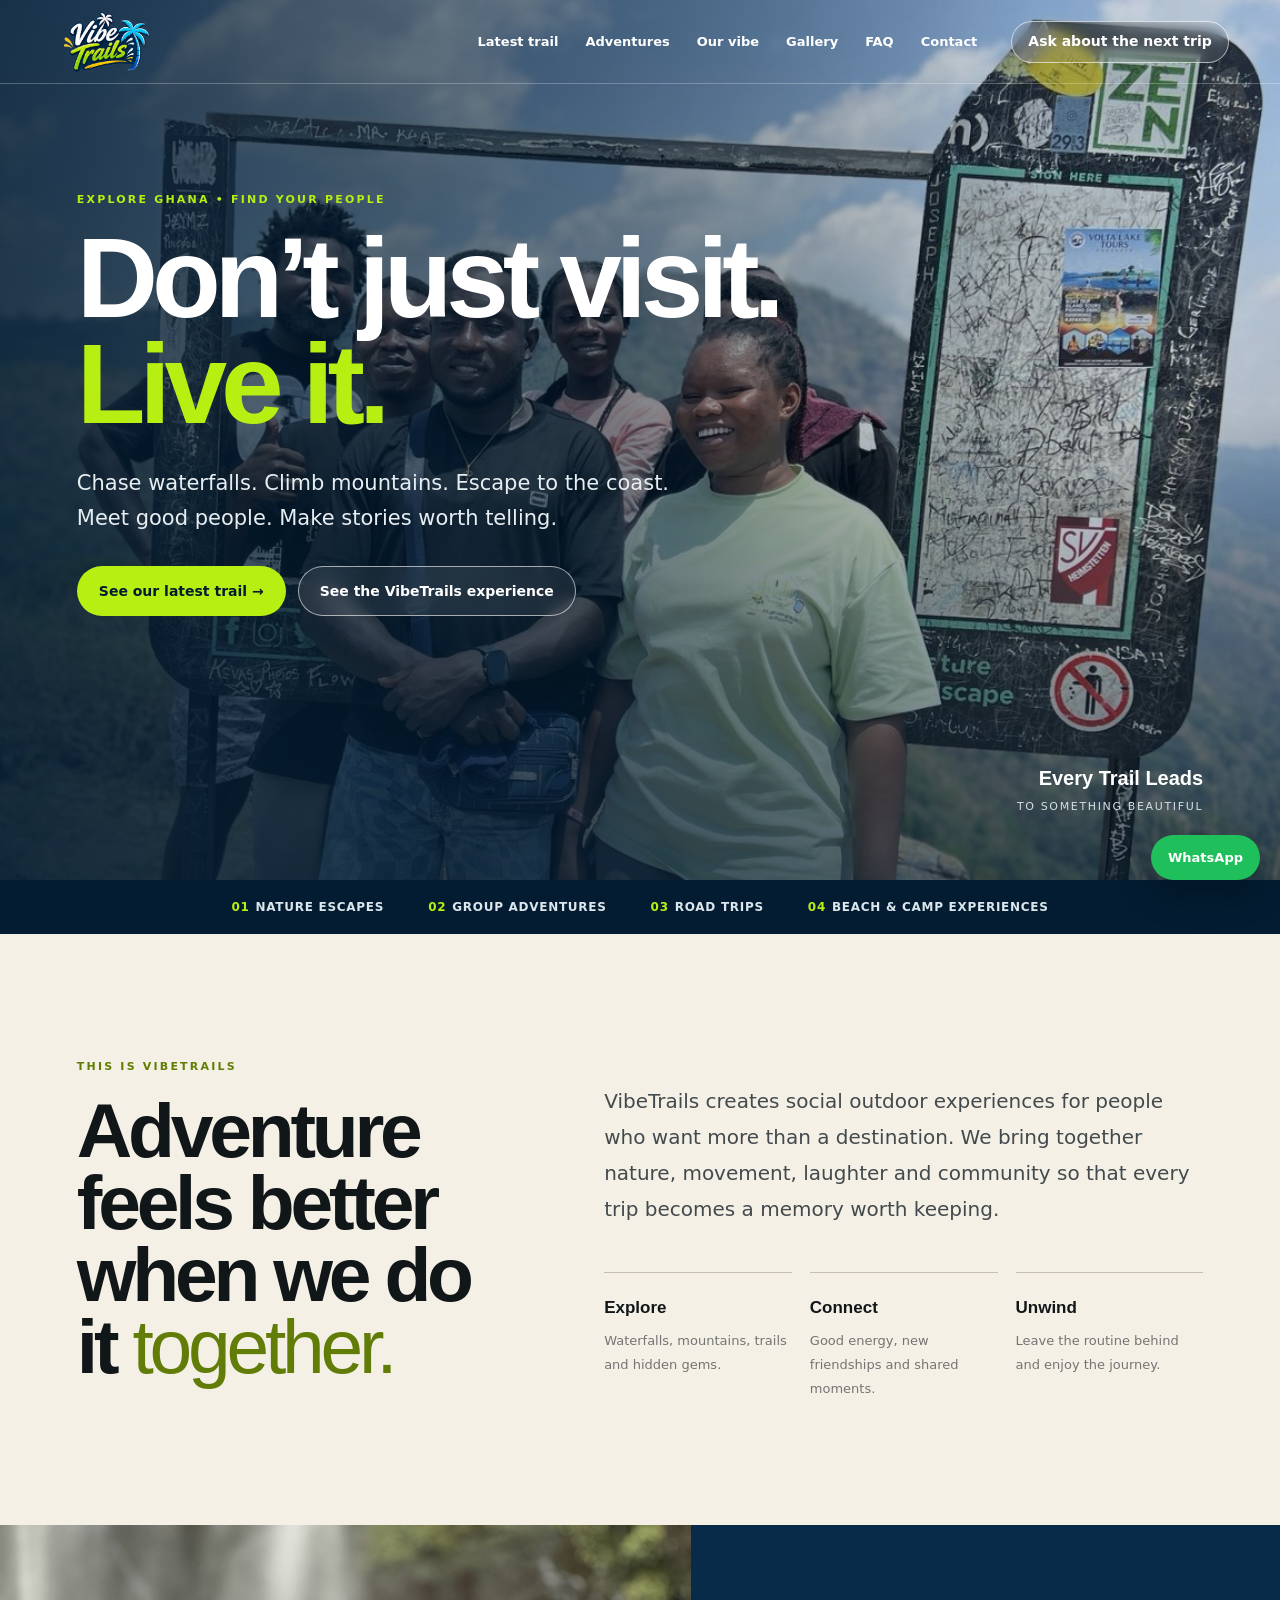
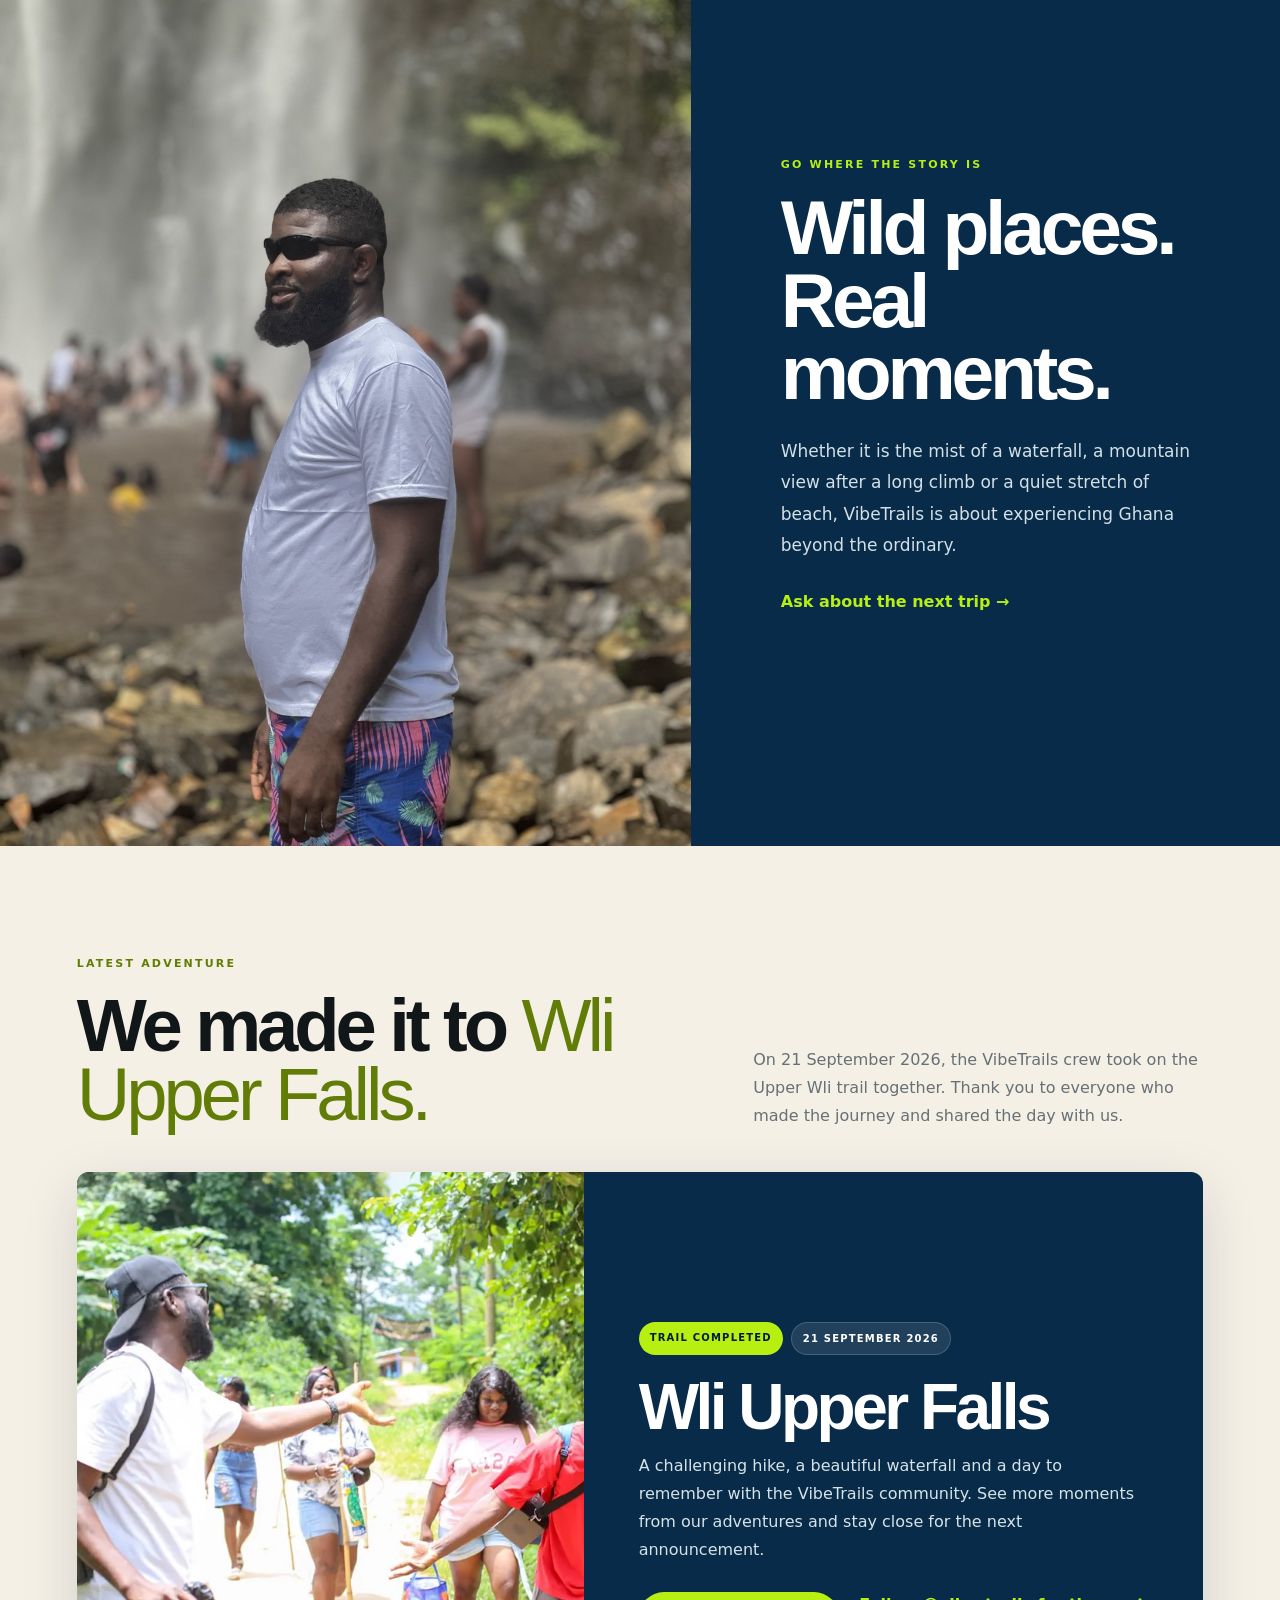
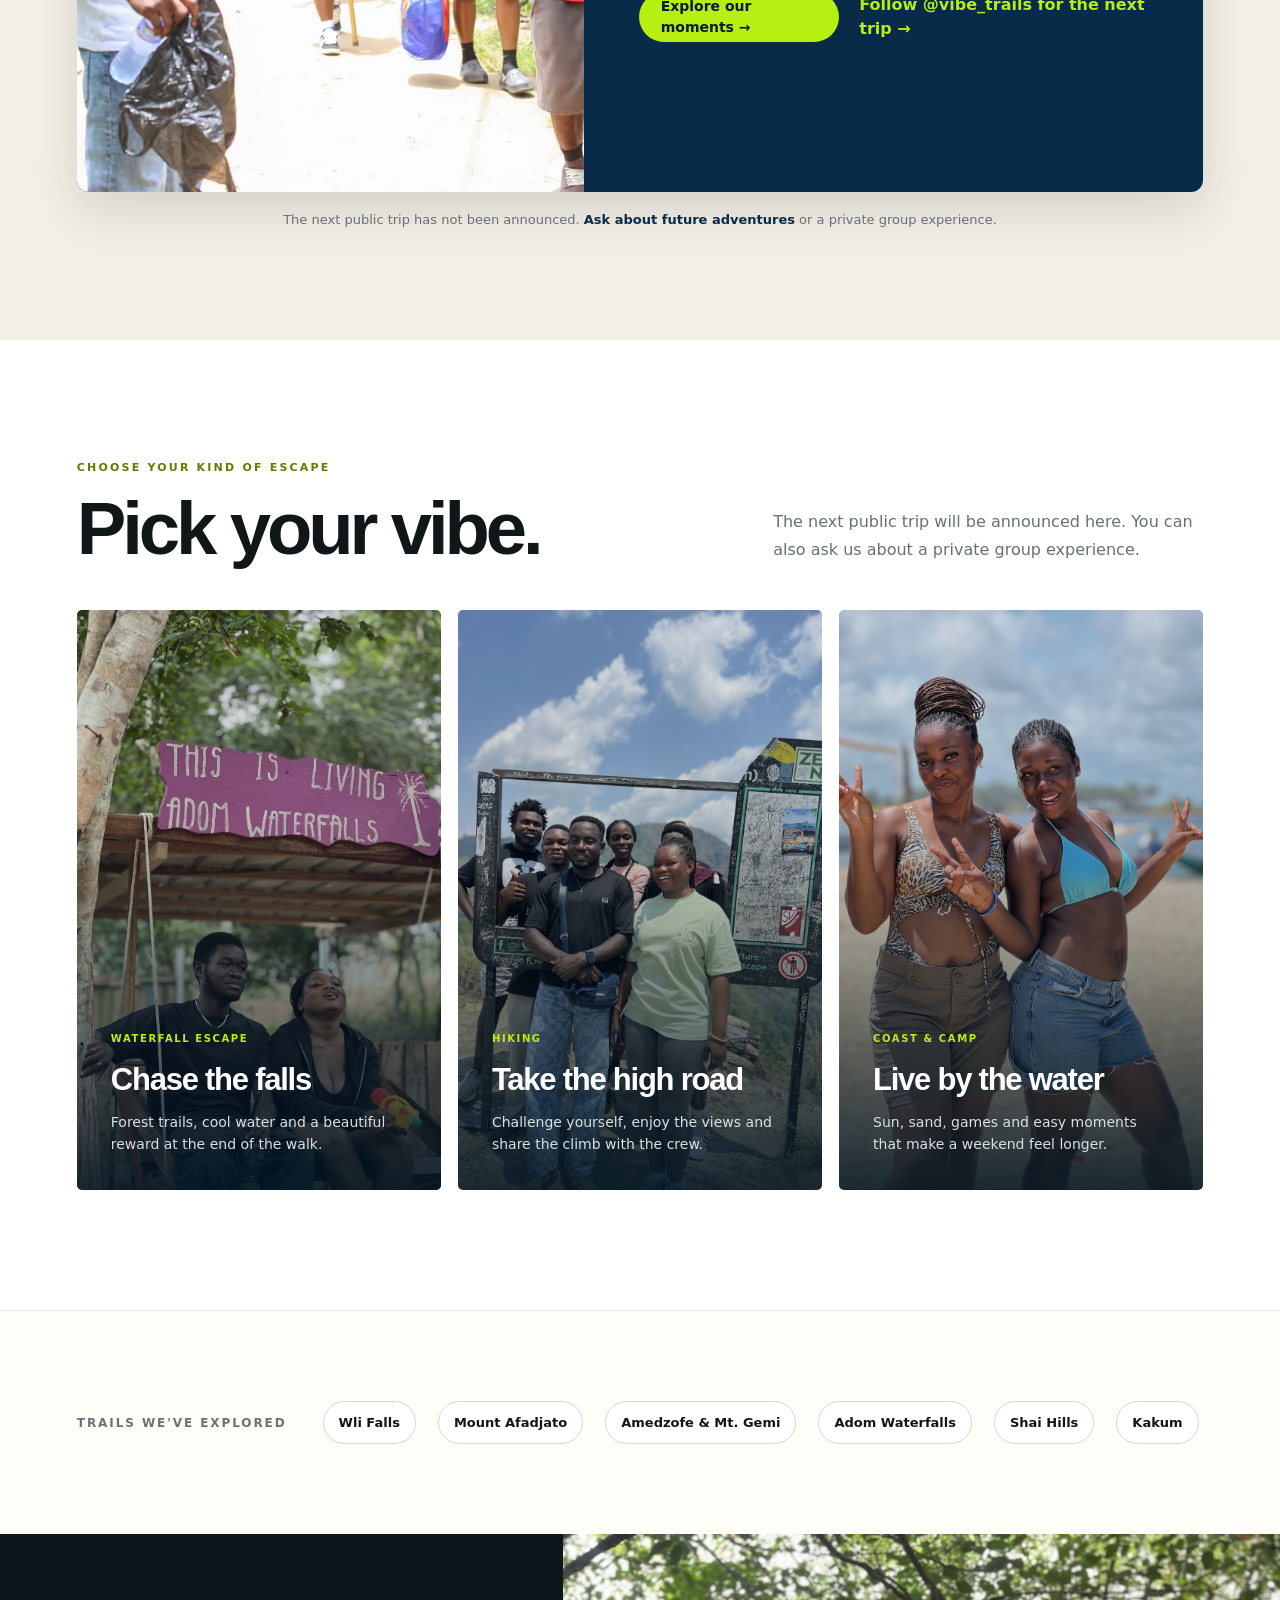
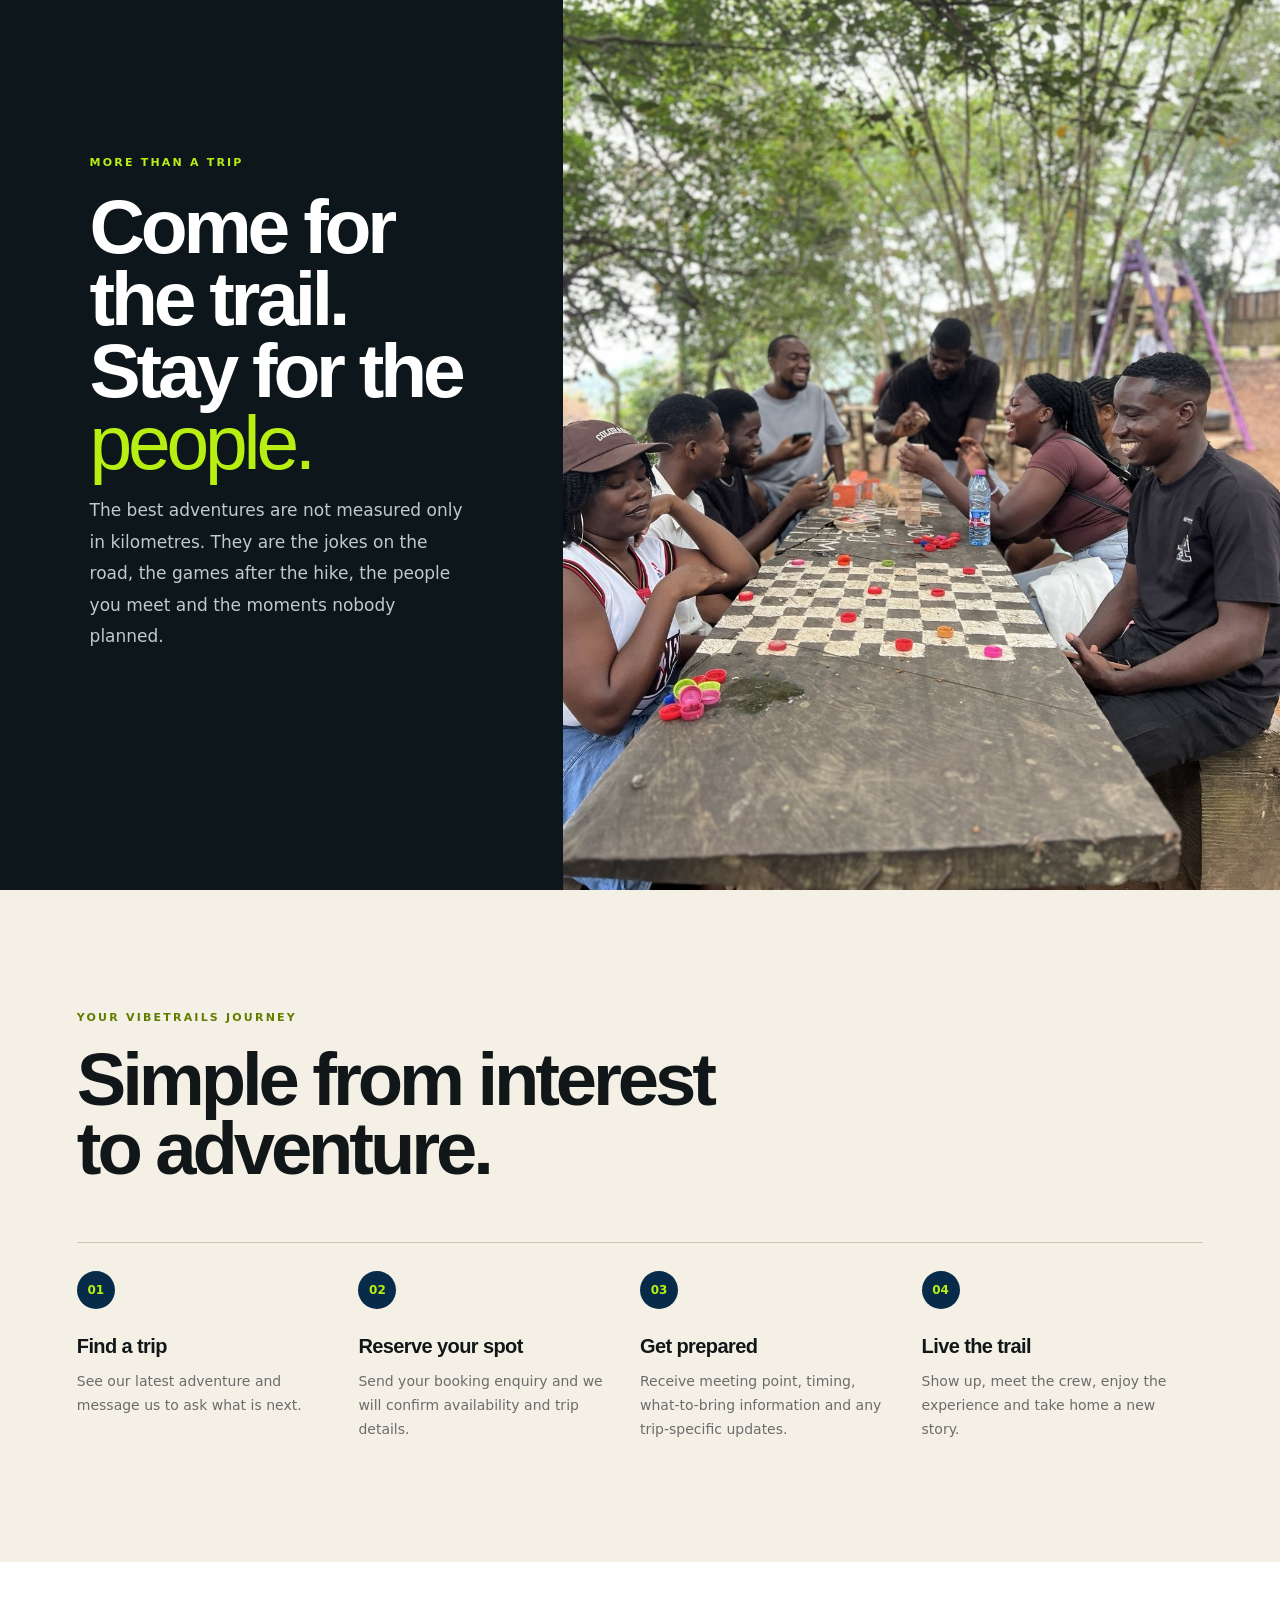
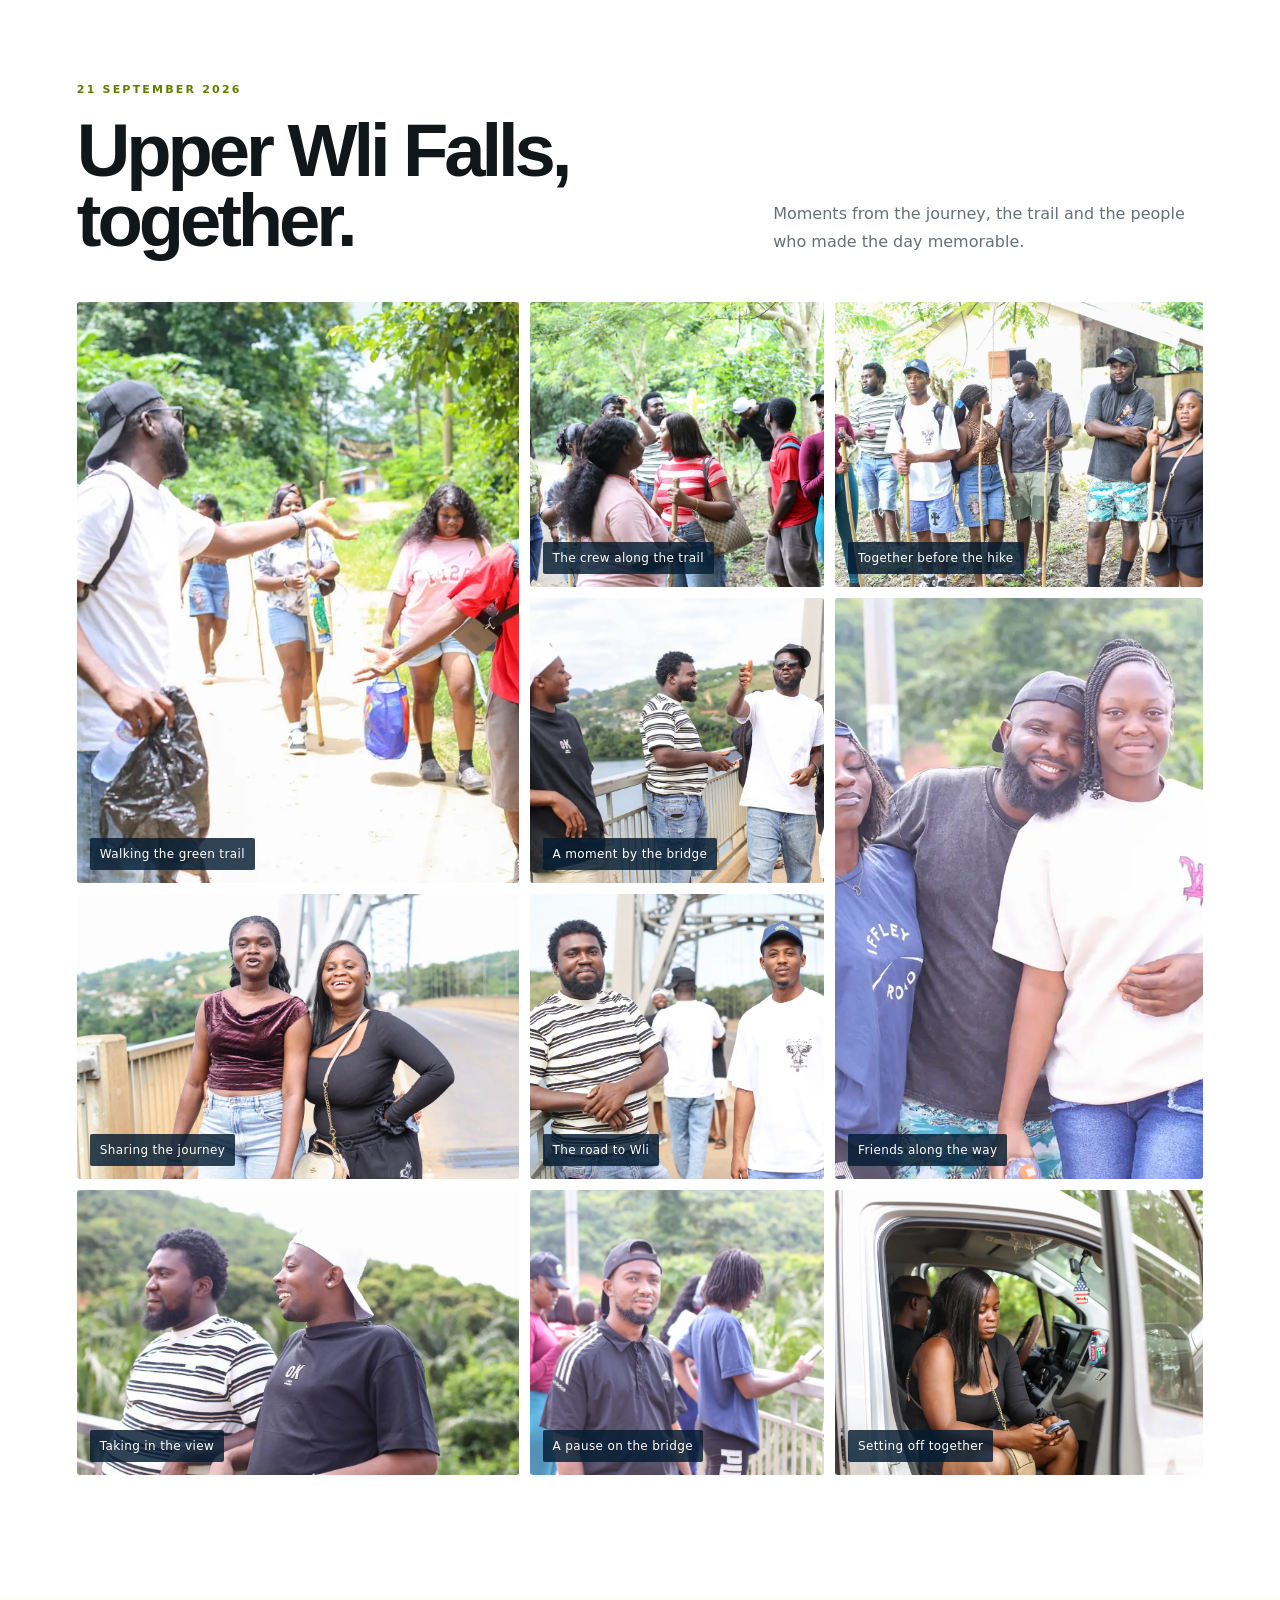
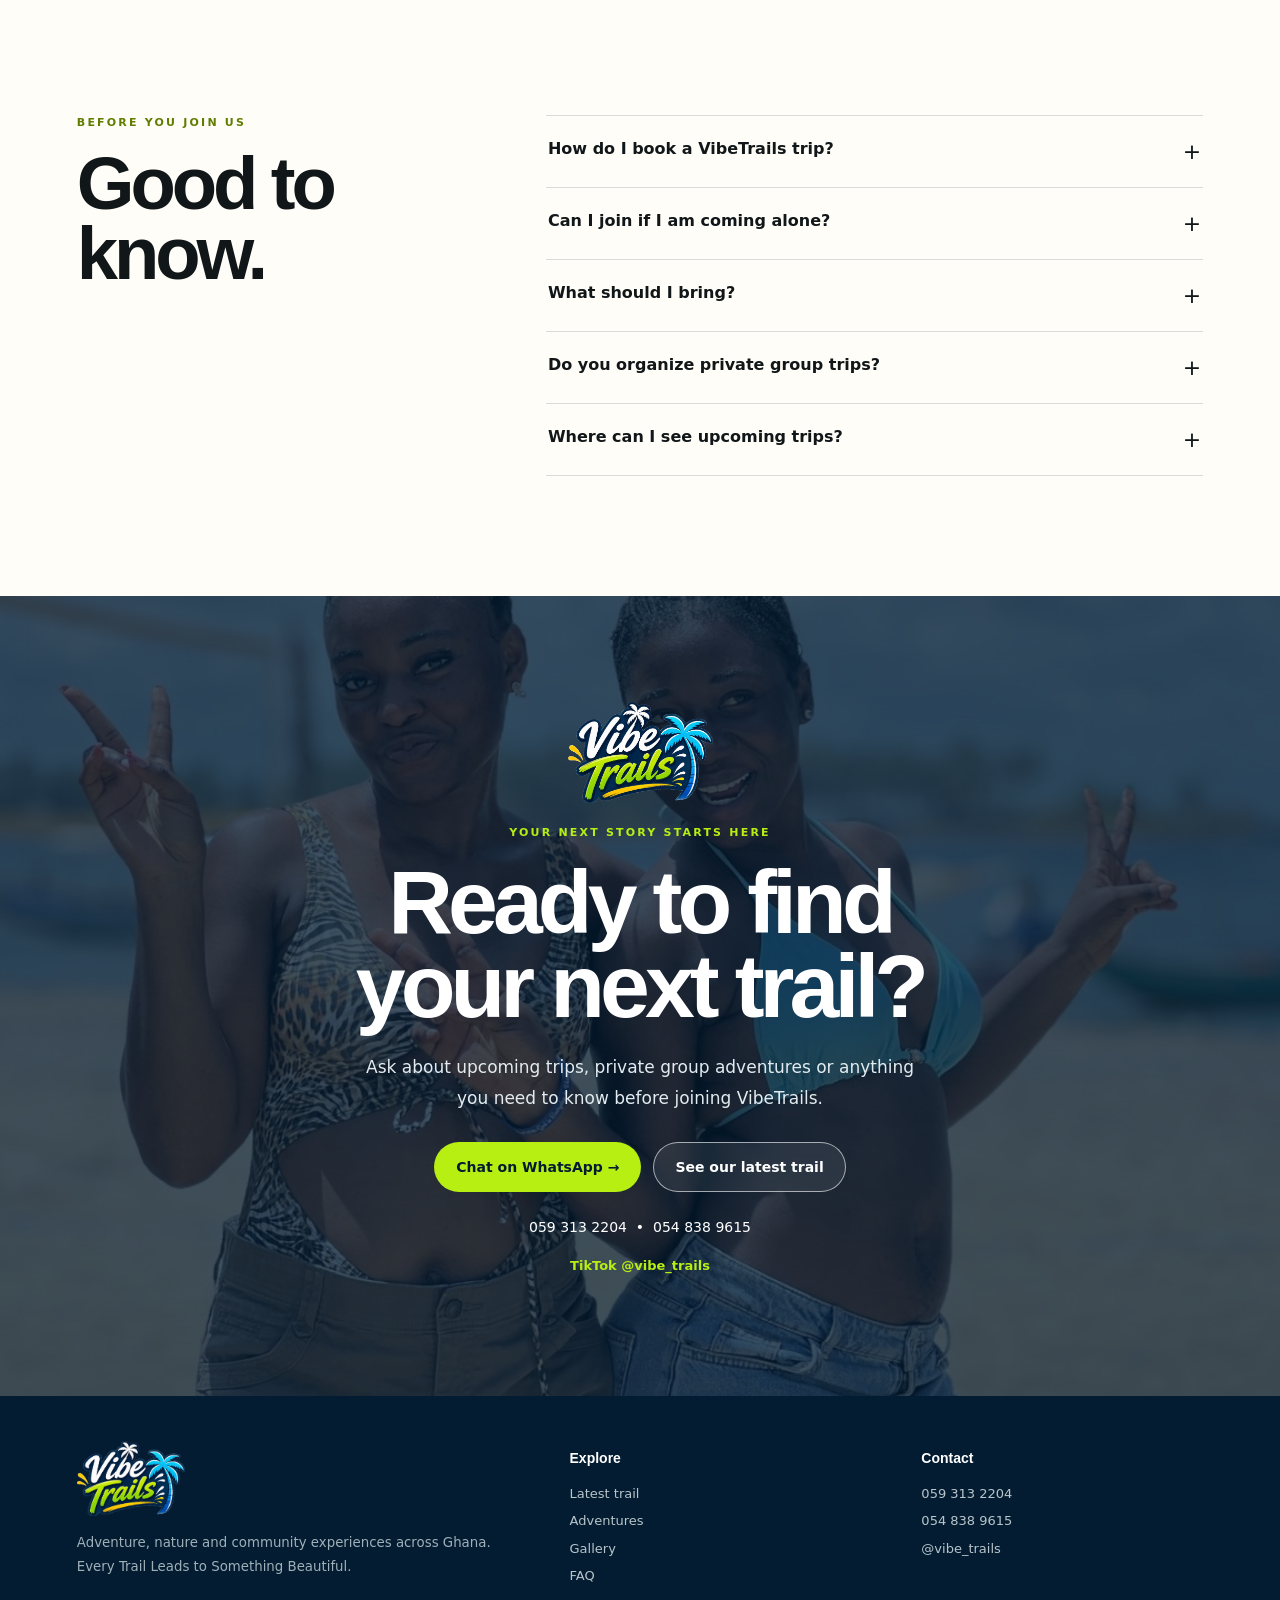
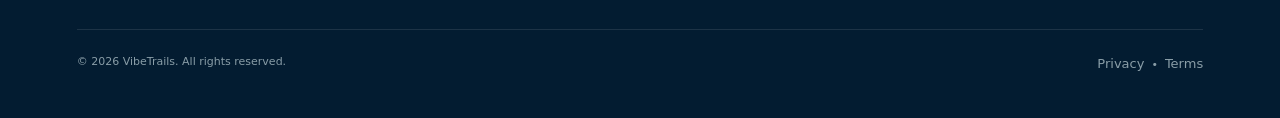
==== commit 703962f2: "Show Upper Wli Falls trip photos in gallery" ====
--- a/index.html
+++ b/index.html
@@ -5,12 +5,12 @@
 <div class="trustbar"><div class="wrap"><span><b>01</b>Nature escapes</span><span><b>02</b>Group adventures</span><span><b>03</b>Road trips</span><span><b>04</b>Beach & camp experiences</span></div></div>
 <section class="intro" id="experience"><div class="wrap intro-grid"><div><p class="eyebrow">This is VibeTrails</p><h2 class="display">Adventure feels better when we do it <span>together.</span></h2></div><div class="intro-copy"><p class="lead">VibeTrails creates social outdoor experiences for people who want more than a destination. We bring together nature, movement, laughter and community so that every trip becomes a memory worth keeping.</p><div class="pillars"><div class="pillar"><b>Explore</b><span>Waterfalls, mountains, trails and hidden gems.</span></div><div class="pillar"><b>Connect</b><span>Good energy, new friendships and shared moments.</span></div><div class="pillar"><b>Unwind</b><span>Leave the routine behind and enjoy the journey.</span></div></div></div></div></section>
 <section class="story-split"><div class="story-photo"><img src="assets/waterfall.jpg" alt="A VibeTrails guest at a waterfall"></div><div class="story-copy"><p class="eyebrow light">Go where the story is</p><h2 class="display">Wild places.<br>Real moments.</h2><p>Whether it is the mist of a waterfall, a mountain view after a long climb or a quiet stretch of beach, VibeTrails is about experiencing Ghana beyond the ordinary.</p><a class="text-link" href="#upcoming">Ask about the next trip →</a></div></section>
-<section class="upcoming" id="upcoming"><div class="wrap"><div class="upcoming-head"><div><div class="eyebrow">Latest adventure</div><h2 class="display">We made it to <span>Wli Upper Falls.</span></h2></div><p>On 21 September 2026, the VibeTrails crew took on the Upper Wli trail together. Thank you to everyone who made the journey and shared the day with us.</p></div><div class="event-feature"><div class="event-art"><img src="assets/hero-mountain.jpg" alt="VibeTrails hikers on a mountain trail"></div><div class="event-info"><div class="event-kicker"><span class="event-pill">Trail completed</span><span class="event-pill event-pill-dark">21 September 2026</span></div><h3>Wli Upper Falls</h3><p class="event-sub">A challenging hike, a beautiful waterfall and a day to remember with the VibeTrails community. See more moments from our adventures and stay close for the next announcement.</p><div class="price-row"><a class="btn btn-lime" href="#gallery">Explore our moments →</a><a class="text-link" href="https://www.tiktok.com/@vibe_trails" target="_blank" rel="noopener">Follow @vibe_trails for the next trip →</a></div></div></div><div class="events-note">The next public trip has not been announced. <a href="booking.html">Ask about future adventures</a> or a private group experience.</div></div></section>
+<section class="upcoming" id="upcoming"><div class="wrap"><div class="upcoming-head"><div><div class="eyebrow">Latest adventure</div><h2 class="display">We made it to <span>Wli Upper Falls.</span></h2></div><p>On 21 September 2026, the VibeTrails crew took on the Upper Wli trail together. Thank you to everyone who made the journey and shared the day with us.</p></div><div class="event-feature"><div class="event-art"><img src="assets/upper-wli-2026/img_5352.webp" alt="VibeTrails group walking along a green path on the Upper Wli Falls trip"></div><div class="event-info"><div class="event-kicker"><span class="event-pill">Trail completed</span><span class="event-pill event-pill-dark">21 September 2026</span></div><h3>Wli Upper Falls</h3><p class="event-sub">A challenging hike, a beautiful waterfall and a day to remember with the VibeTrails community. See more moments from our adventures and stay close for the next announcement.</p><div class="price-row"><a class="btn btn-lime" href="#gallery">Explore our moments →</a><a class="text-link" href="https://www.tiktok.com/@vibe_trails" target="_blank" rel="noopener">Follow @vibe_trails for the next trip →</a></div></div></div><div class="events-note">The next public trip has not been announced. <a href="booking.html">Ask about future adventures</a> or a private group experience.</div></div></section>
 <section class="adventures" id="adventures"><div class="wrap"><div class="section-head"><div><p class="eyebrow">Choose your kind of escape</p><h2 class="display">Pick your vibe.</h2></div><p>The next public trip will be announced here. You can also ask us about a private group experience.</p></div><div class="adventure-grid"><article class="adventure-card"><img src="assets/adom-sign.jpg" alt="Guests at Adom Waterfalls"><div class="card-copy"><span class="tag">Waterfall escape</span><h3>Chase the falls</h3><p>Forest trails, cool water and a beautiful reward at the end of the walk.</p></div></article><article class="adventure-card"><img src="assets/hero-mountain.jpg" alt="VibeTrails mountain hike"><div class="card-copy"><span class="tag">Hiking</span><h3>Take the high road</h3><p>Challenge yourself, enjoy the views and share the climb with the crew.</p></div></article><article class="adventure-card"><img src="assets/beach-friends.jpg" alt="Friends on a VibeTrails beach trip"><div class="card-copy"><span class="tag">Coast & camp</span><h3>Live by the water</h3><p>Sun, sand, games and easy moments that make a weekend feel longer.</p></div></article></div></div></section>
 <section class="past-trails"><div class="wrap trail-row"><span class="label">Trails we've explored</span><span class="trail-chip">Wli Falls</span><span class="trail-chip">Mount Afadjato</span><span class="trail-chip">Amedzofe & Mt. Gemi</span><span class="trail-chip">Adom Waterfalls</span><span class="trail-chip">Shai Hills</span><span class="trail-chip">Kakum</span></div></section>
 <section class="community"><div class="community-grid"><div class="community-copy"><p class="eyebrow light">More than a trip</p><h2 class="display">Come for the trail.<br>Stay for the <span>people.</span></h2><p>The best adventures are not measured only in kilometres. They are the jokes on the road, the games after the hike, the people you meet and the moments nobody planned.</p></div><div class="community-photo"><img src="assets/community-games.jpg" alt="VibeTrails guests playing games together"></div></div></section>
 <section class="journey"><div class="wrap"><p class="eyebrow">Your VibeTrails journey</p><h2 class="display">Simple from interest to adventure.</h2><div class="steps"><div class="step"><span class="num">01</span><h3>Find a trip</h3><p>See our latest adventure and message us to ask what is next.</p></div><div class="step"><span class="num">02</span><h3>Reserve your spot</h3><p>Send your booking enquiry and we will confirm availability and trip details.</p></div><div class="step"><span class="num">03</span><h3>Get prepared</h3><p>Receive meeting point, timing, what-to-bring information and any trip-specific updates.</p></div><div class="step"><span class="num">04</span><h3>Live the trail</h3><p>Show up, meet the crew, enjoy the experience and take home a new story.</p></div></div></div></section>
-<section class="gallery" id="gallery"><div class="wrap"><div class="section-head"><div><p class="eyebrow">From the trail</p><h2 class="display">The vibe is real.</h2></div><p>Real people. Real places. Real moments from VibeTrails experiences.</p></div><div class="gallery-grid"><figure><img src="assets/adom-swing.jpg" alt="Friends enjoying a swing at Adom Waterfalls"><figcaption>Adom Waterfalls</figcaption></figure><figure><img src="assets/beach-hosts.jpg" alt="Friends enjoying a VibeTrails beach experience"><figcaption>Coast vibes</figcaption></figure><figure><img src="assets/community-table.jpg" alt="Group playing games around a table"><figcaption>Community</figcaption></figure><figure><img src="assets/road-trip.jpg" alt="VibeTrails guests travelling together"><figcaption>The journey</figcaption></figure><figure><img src="assets/beach-fun.jpg" alt="VibeTrails guest enjoying the beach"><figcaption>Beach escape</figcaption></figure><figure><img src="assets/city-departure.jpg" alt="VibeTrails travellers at a departure point"><figcaption>Ready to go</figcaption></figure></div></div></section>
+<section class="gallery" id="gallery"><div class="wrap"><div class="section-head"><div><p class="eyebrow">21 September 2026</p><h2 class="display">Upper Wli Falls, together.</h2></div><p>Moments from the journey, the trail and the people who made the day memorable.</p></div><div class="gallery-grid"><figure><img src="assets/upper-wli-2026/img_5352.webp" alt="Walking the green trail on the VibeTrails Upper Wli Falls trip" loading="lazy" decoding="async"><figcaption>Walking the green trail</figcaption></figure><figure><img src="assets/upper-wli-2026/img_5357.webp" alt="The crew along the trail on the VibeTrails Upper Wli Falls trip" loading="lazy" decoding="async"><figcaption>The crew along the trail</figcaption></figure><figure><img src="assets/upper-wli-2026/img_5355.webp" alt="Together before the hike on the VibeTrails Upper Wli Falls trip" loading="lazy" decoding="async"><figcaption>Together before the hike</figcaption></figure><figure><img src="assets/upper-wli-2026/img_5333.webp" alt="A moment by the bridge on the VibeTrails Upper Wli Falls trip" loading="lazy" decoding="async"><figcaption>A moment by the bridge</figcaption></figure><figure><img src="assets/upper-wli-2026/img_5322.webp" alt="Friends along the way on the VibeTrails Upper Wli Falls trip" loading="lazy" decoding="async"><figcaption>Friends along the way</figcaption></figure><figure><img src="assets/upper-wli-2026/img_5328.webp" alt="Sharing the journey on the VibeTrails Upper Wli Falls trip" loading="lazy" decoding="async"><figcaption>Sharing the journey</figcaption></figure><figure><img src="assets/upper-wli-2026/img_5321.webp" alt="The road to Wli on the VibeTrails Upper Wli Falls trip" loading="lazy" decoding="async"><figcaption>The road to Wli</figcaption></figure><figure><img src="assets/upper-wli-2026/img_5331.webp" alt="Taking in the view on the VibeTrails Upper Wli Falls trip" loading="lazy" decoding="async"><figcaption>Taking in the view</figcaption></figure><figure><img src="assets/upper-wli-2026/img_5330.webp" alt="A pause on the bridge on the VibeTrails Upper Wli Falls trip" loading="lazy" decoding="async"><figcaption>A pause on the bridge</figcaption></figure><figure><img src="assets/upper-wli-2026/img_5347.webp" alt="Setting off together on the VibeTrails Upper Wli Falls trip" loading="lazy" decoding="async"><figcaption>Setting off together</figcaption></figure></div></div></section>
 <section class="faq" id="faq"><div class="wrap faq-grid"><div><p class="eyebrow">Before you join us</p><h2 class="display">Good to know.</h2></div><div class="accordion"><div class="faq-item"><button class="faq-q" aria-expanded="false"><span>How do I book a VibeTrails trip?</span><span>+</span></button><div class="faq-a"><p>Use the <a href="booking.html">booking page</a> or message VibeTrails on WhatsApp. We will confirm the trip, available spaces, price and payment instructions directly with you.</p></div></div><div class="faq-item"><button class="faq-q" aria-expanded="false"><span>Can I join if I am coming alone?</span><span>+</span></button><div class="faq-a"><p>Yes. VibeTrails is built around community, so solo guests are welcome. Many experiences are designed to make it easy to meet and enjoy the day with others.</p></div></div><div class="faq-item"><button class="faq-q" aria-expanded="false"><span>What should I bring?</span><span>+</span></button><div class="faq-a"><p>It depends on the adventure. Once your booking is confirmed, we will send the trip-specific essentials, dress guidance, meeting information and any other preparation notes.</p></div></div><div class="faq-item"><button class="faq-q" aria-expanded="false"><span>Do you organize private group trips?</span><span>+</span></button><div class="faq-a"><p>Yes. You can contact us with your group size, preferred type of adventure and date, and we can discuss a suitable VibeTrails experience.</p></div></div><div class="faq-item"><button class="faq-q" aria-expanded="false"><span>Where can I see upcoming trips?</span><span>+</span></button><div class="faq-a"><p>Follow @vibe_trails on TikTok and contact us on WhatsApp for the latest trip announcements and booking availability.</p></div></div></div></div></section>
 <section class="contact" id="contact"><div class="contact-bg"><img src="assets/beach-friends.jpg" alt="VibeTrails beach adventure"></div><div class="contact-shade"></div><div class="contact-content"><img class="contact-logo" src="assets/logo.png" alt="VibeTrails"><p class="eyebrow light">Your next story starts here</p><h2 class="display">Ready to find<br>your next trail?</h2><p class="contact-copy">Ask about upcoming trips, private group adventures or anything you need to know before joining VibeTrails.</p><div class="contact-actions"><a class="btn btn-lime" href="https://wa.me/233593132204?text=Hi%20VibeTrails%2C%20I%27d%20like%20to%20know%20about%20your%20next%20adventure." target="_blank" rel="noopener">Chat on WhatsApp →</a><a class="btn btn-outline" href="#upcoming">See our latest trail</a></div><p class="contact-numbers"><a href="tel:+233593132204">059 313 2204</a> &nbsp;•&nbsp; <a href="tel:+233548389615">054 838 9615</a></p><p class="social-line"><a href="https://www.tiktok.com/@vibe_trails" target="_blank" rel="noopener">TikTok @vibe_trails</a></p></div></section></main>
 <footer class="footer"><div class="wrap"><div class="footer-grid"><div><img class="footer-logo" src="assets/logo.png" alt="VibeTrails"><small>Adventure, nature and community experiences across Ghana.<br>Every Trail Leads to Something Beautiful.</small></div><div><h4>Explore</h4><a href="#upcoming">Latest trail</a><a href="#adventures">Adventures</a><a href="#gallery">Gallery</a><a href="#faq">FAQ</a></div><div><h4>Contact</h4><a href="tel:+233593132204">059 313 2204</a><a href="tel:+233548389615">054 838 9615</a><a href="https://www.tiktok.com/@vibe_trails" target="_blank" rel="noopener">@vibe_trails</a></div></div><div class="footer-bottom"><span>© 2026 VibeTrails. All rights reserved.</span><span><a href="privacy.html" style="display:inline;margin:0;color:inherit">Privacy</a> &nbsp;•&nbsp; <a href="terms.html" style="display:inline;margin:0;color:inherit">Terms</a></span></div></div></footer><a class="whatsapp-float" href="https://wa.me/233593132204?text=Hi%20VibeTrails%2C%20tell%20me%20about%20your%20next%20trip." target="_blank" rel="noopener" aria-label="Chat with VibeTrails on WhatsApp">WhatsApp</a><script src="script.js"></script></body></html>
--- a/styles.css
+++ b/styles.css
@@ -3,3 +3,5 @@
 @media(max-width:900px){.desktop-nav,.site-header .header-cta{display:none}.menu-toggle{display:block}.mobile-menu{position:fixed;top:70px;left:0;right:0;z-index:99;background:var(--navy2);padding:20px 6vw 30px;flex-direction:column}.mobile-menu.open{display:flex}.mobile-menu a{color:#fff;text-decoration:none;padding:12px 0;border-bottom:1px solid rgba(255,255,255,.1);font-weight:700}.site-header{height:70px}.logo-link img{width:88px;height:50px}.hero{min-height:690px;height:92svh}.hero-content{padding-bottom:65px}.hero h1{font-size:clamp(57px,15vw,80px)}.hero-stamp{display:none}.intro{padding:85px 0}.intro-grid,.story-split,.community-grid,.faq-grid,.booking-grid{grid-template-columns:1fr;gap:45px}.intro-copy{padding-top:0}.story-copy,.community-copy{padding:80px 7vw}.story-photo,.community-photo{min-height:540px;order:-1}.adventures,.gallery,.journey,.faq{padding:85px 0}.section-head{display:block}.section-head>p{margin-top:22px}.adventure-grid{grid-template-columns:1fr}.adventure-card{height:520px}.steps{grid-template-columns:1fr 1fr;gap:35px}.gallery-grid{grid-template-columns:1fr 1fr;grid-auto-rows:250px}.gallery-grid figure:nth-child(1),.gallery-grid figure:nth-child(5){grid-row:span 1}.contact{min-height:720px}.footer-grid{grid-template-columns:1fr 1fr}.footer-grid>div:first-child{grid-column:1/-1}.page-hero{padding-top:135px}.booking-section{padding:70px 0 90px}}
 @media(max-width:600px){.wrap,.hero-content{width:min(100% - 40px,1180px)}.trustbar .wrap{gap:14px 26px;justify-content:flex-start}.intro h2,.section-head h2,.story-copy h2,.community h2,.journey h2,.faq h2{font-size:46px}.pillars,.steps{grid-template-columns:1fr}.adventure-card{height:475px}.gallery-grid{grid-template-columns:1fr;grid-auto-rows:380px}.contact h2{font-size:56px}.contact-actions{flex-direction:column}.contact-actions .btn{width:100%}.footer-grid{grid-template-columns:1fr;gap:30px}.footer-grid>div:first-child{grid-column:auto}.footer-bottom{flex-direction:column}.field-grid{grid-template-columns:1fr}.booking-form{padding:24px 20px}.whatsapp-float{right:13px;bottom:13px;padding:12px 14px}.hero-actions .btn{width:100%}}
 @media(prefers-reduced-motion:reduce){html{scroll-behavior:auto}*{transition:none!important}}
+
+.gallery-grid figcaption{opacity:1;background:rgba(3,28,49,.82);font-size:12px;letter-spacing:.03em;text-transform:none}
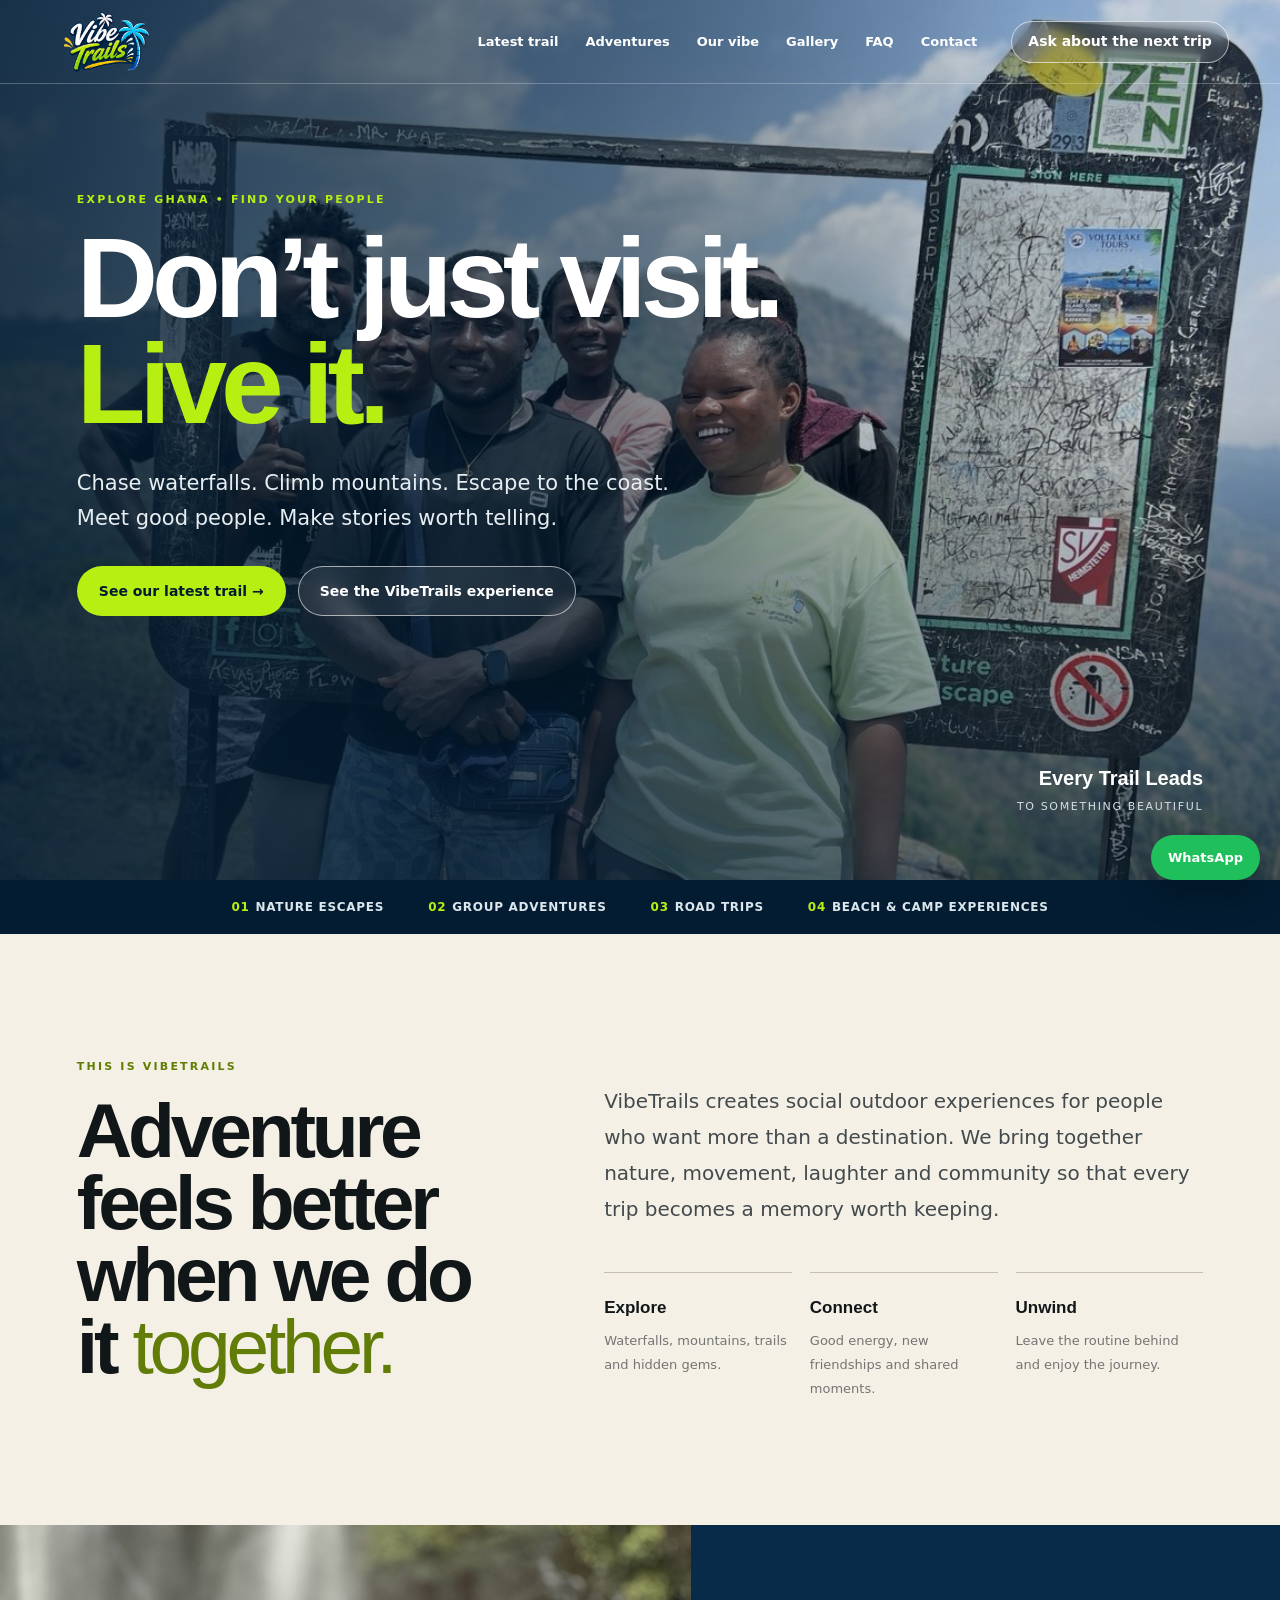
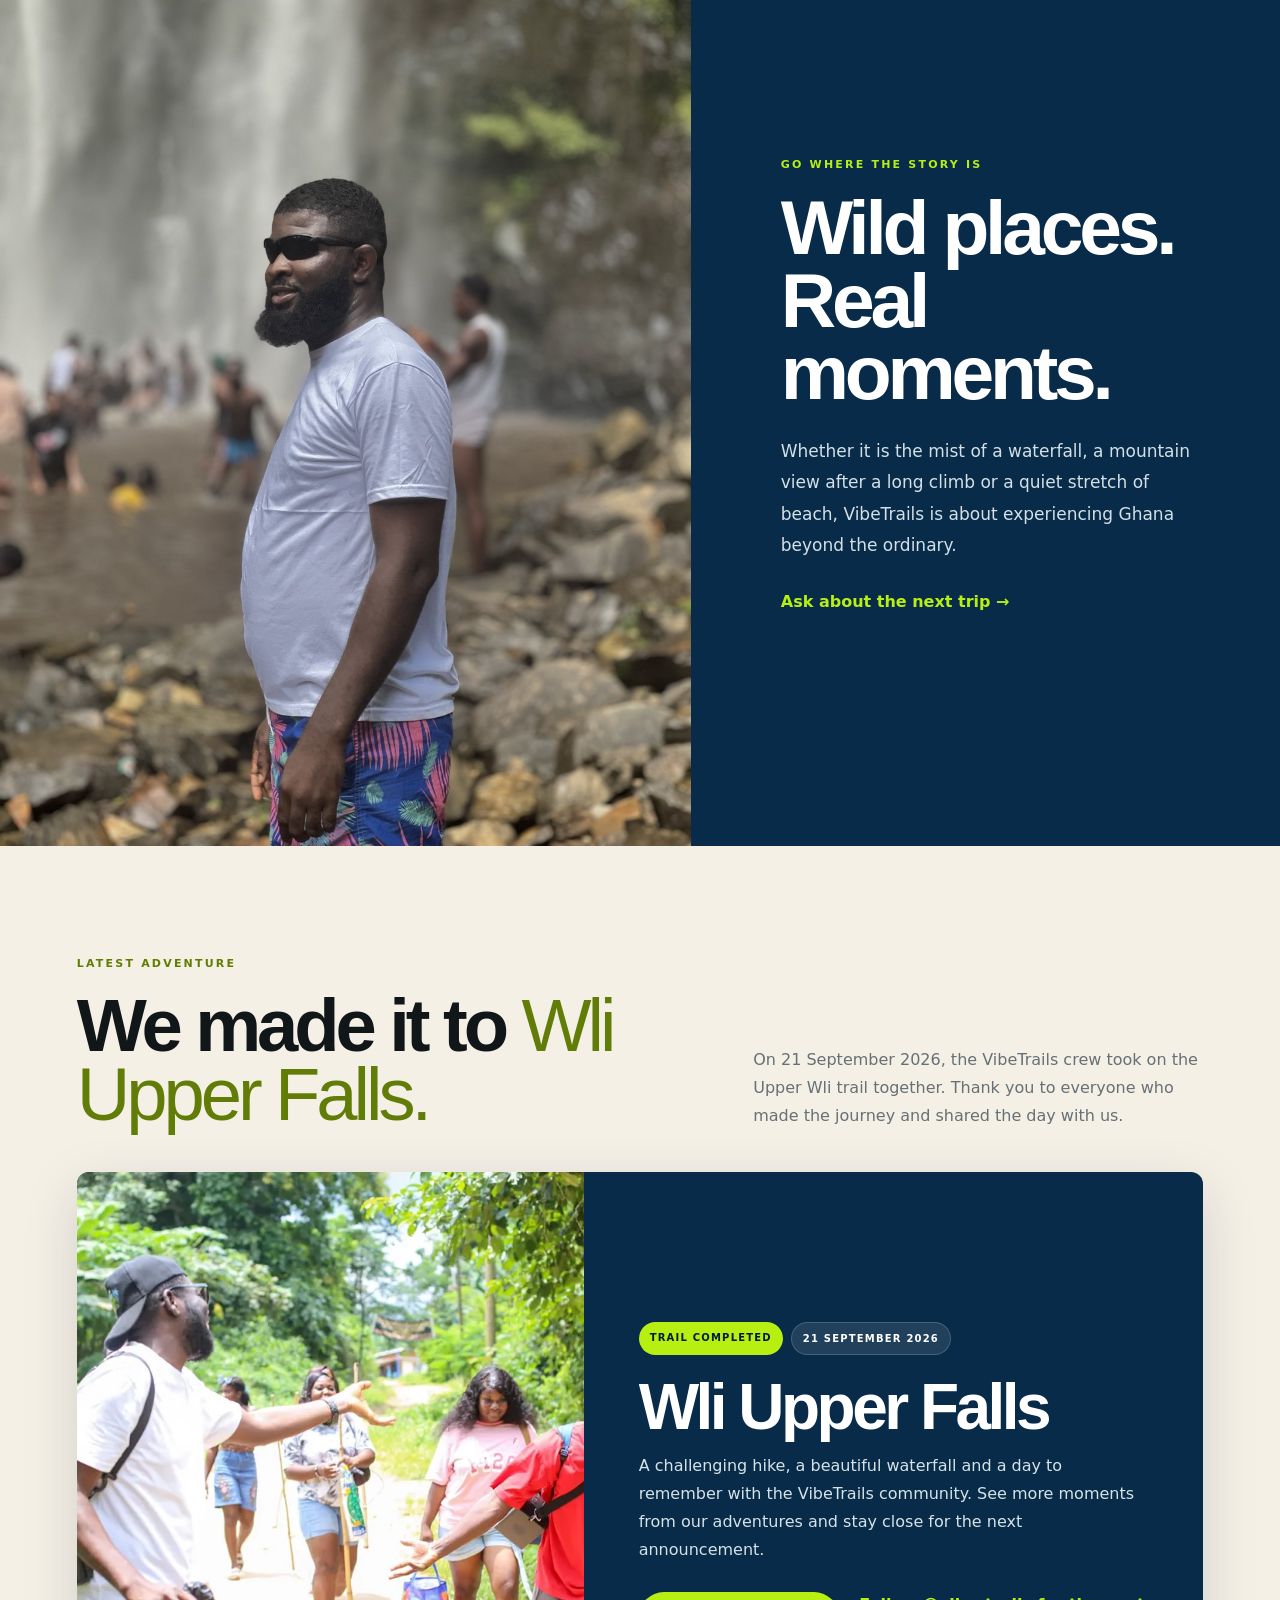
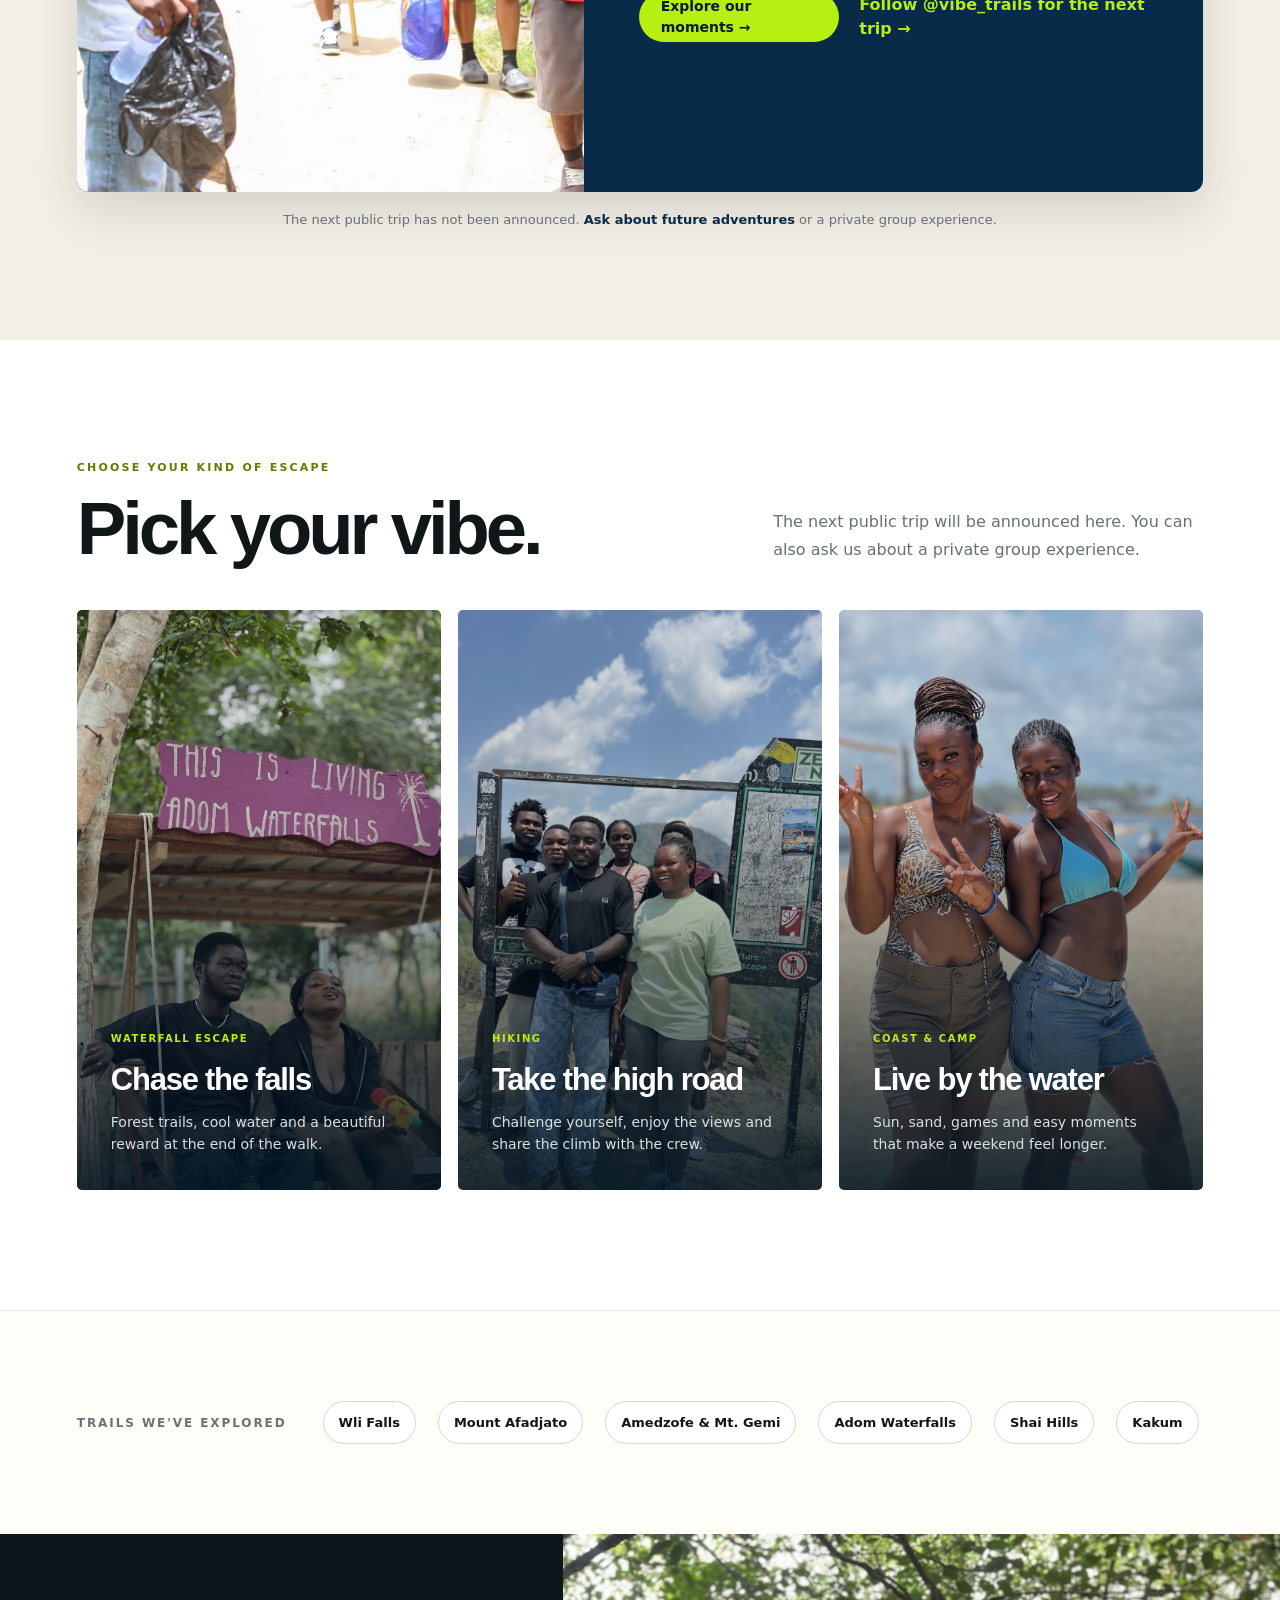
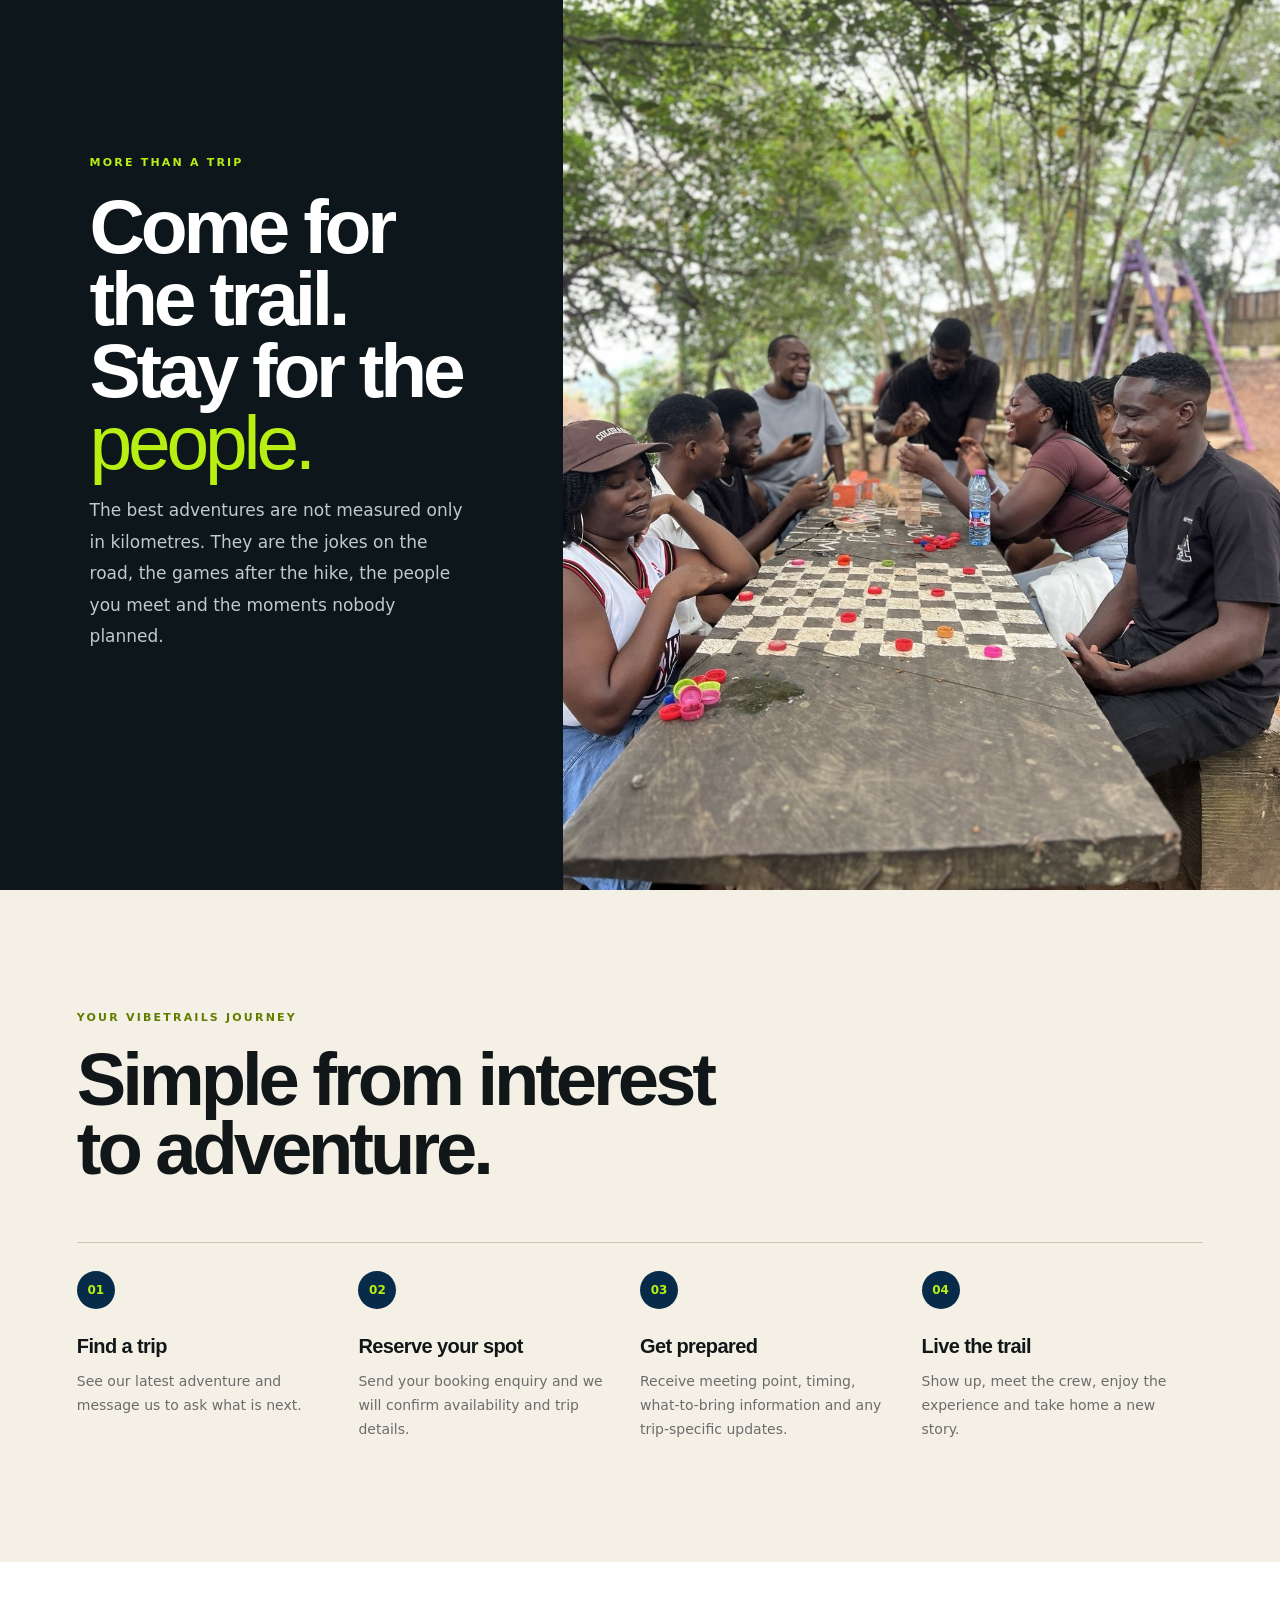
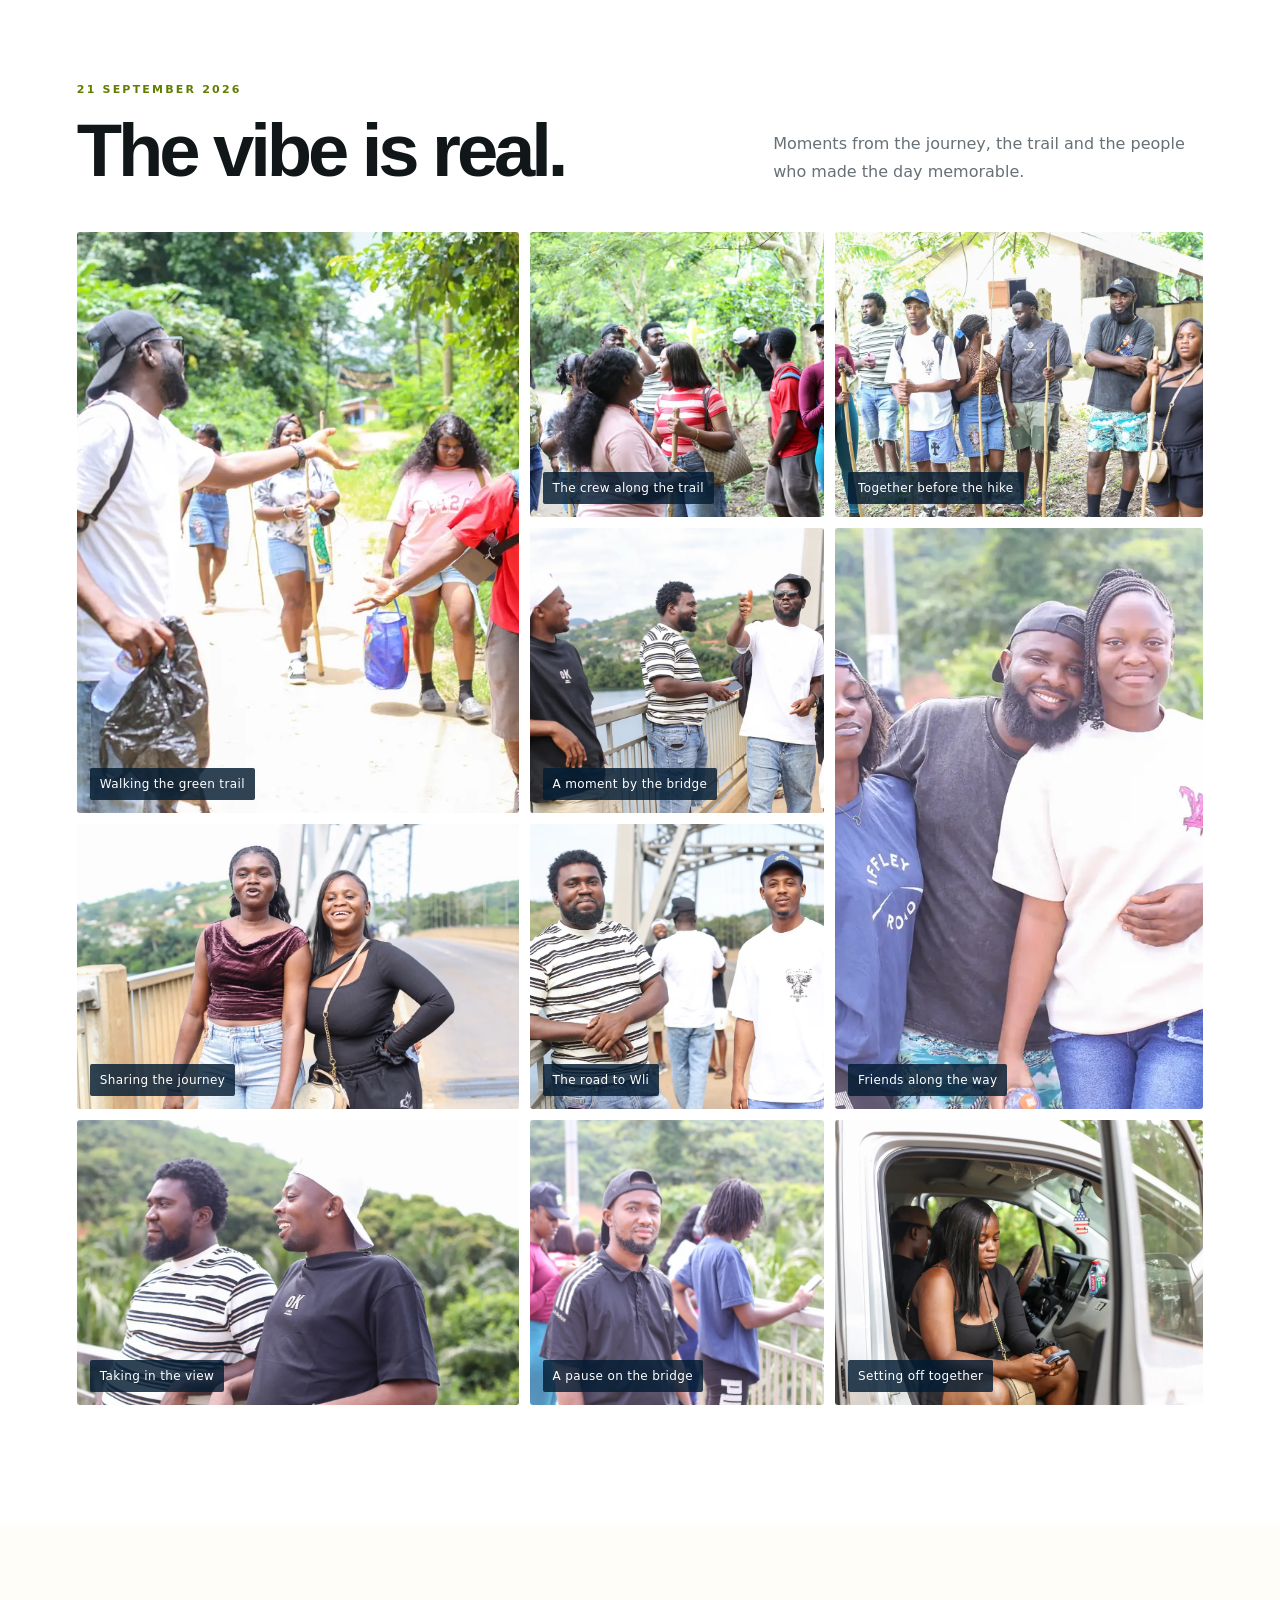
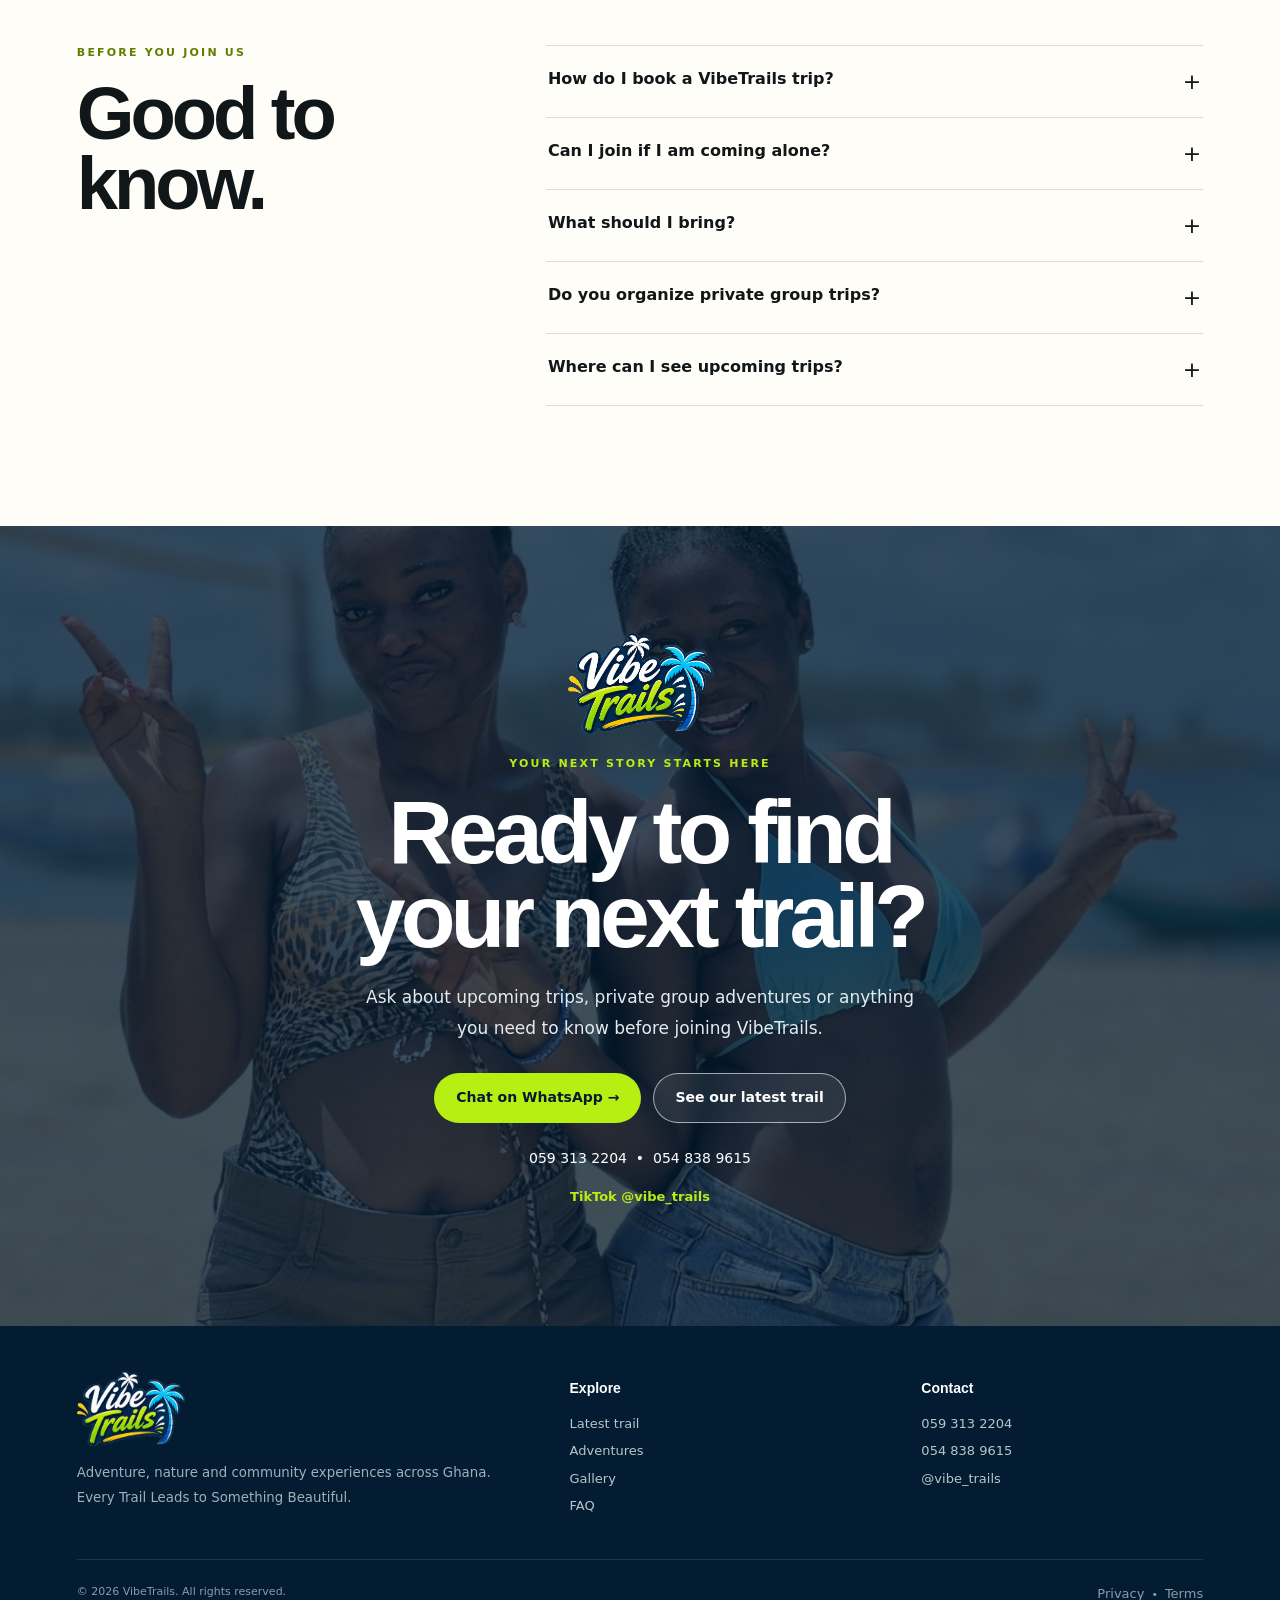
==== commit 455e79fa: "Restore The vibe is real gallery heading" ====
--- a/index.html
+++ b/index.html
@@ -10,7 +10,7 @@
 <section class="past-trails"><div class="wrap trail-row"><span class="label">Trails we've explored</span><span class="trail-chip">Wli Falls</span><span class="trail-chip">Mount Afadjato</span><span class="trail-chip">Amedzofe & Mt. Gemi</span><span class="trail-chip">Adom Waterfalls</span><span class="trail-chip">Shai Hills</span><span class="trail-chip">Kakum</span></div></section>
 <section class="community"><div class="community-grid"><div class="community-copy"><p class="eyebrow light">More than a trip</p><h2 class="display">Come for the trail.<br>Stay for the <span>people.</span></h2><p>The best adventures are not measured only in kilometres. They are the jokes on the road, the games after the hike, the people you meet and the moments nobody planned.</p></div><div class="community-photo"><img src="assets/community-games.jpg" alt="VibeTrails guests playing games together"></div></div></section>
 <section class="journey"><div class="wrap"><p class="eyebrow">Your VibeTrails journey</p><h2 class="display">Simple from interest to adventure.</h2><div class="steps"><div class="step"><span class="num">01</span><h3>Find a trip</h3><p>See our latest adventure and message us to ask what is next.</p></div><div class="step"><span class="num">02</span><h3>Reserve your spot</h3><p>Send your booking enquiry and we will confirm availability and trip details.</p></div><div class="step"><span class="num">03</span><h3>Get prepared</h3><p>Receive meeting point, timing, what-to-bring information and any trip-specific updates.</p></div><div class="step"><span class="num">04</span><h3>Live the trail</h3><p>Show up, meet the crew, enjoy the experience and take home a new story.</p></div></div></div></section>
-<section class="gallery" id="gallery"><div class="wrap"><div class="section-head"><div><p class="eyebrow">21 September 2026</p><h2 class="display">Upper Wli Falls, together.</h2></div><p>Moments from the journey, the trail and the people who made the day memorable.</p></div><div class="gallery-grid"><figure><img src="assets/upper-wli-2026/img_5352.webp" alt="Walking the green trail on the VibeTrails Upper Wli Falls trip" loading="lazy" decoding="async"><figcaption>Walking the green trail</figcaption></figure><figure><img src="assets/upper-wli-2026/img_5357.webp" alt="The crew along the trail on the VibeTrails Upper Wli Falls trip" loading="lazy" decoding="async"><figcaption>The crew along the trail</figcaption></figure><figure><img src="assets/upper-wli-2026/img_5355.webp" alt="Together before the hike on the VibeTrails Upper Wli Falls trip" loading="lazy" decoding="async"><figcaption>Together before the hike</figcaption></figure><figure><img src="assets/upper-wli-2026/img_5333.webp" alt="A moment by the bridge on the VibeTrails Upper Wli Falls trip" loading="lazy" decoding="async"><figcaption>A moment by the bridge</figcaption></figure><figure><img src="assets/upper-wli-2026/img_5322.webp" alt="Friends along the way on the VibeTrails Upper Wli Falls trip" loading="lazy" decoding="async"><figcaption>Friends along the way</figcaption></figure><figure><img src="assets/upper-wli-2026/img_5328.webp" alt="Sharing the journey on the VibeTrails Upper Wli Falls trip" loading="lazy" decoding="async"><figcaption>Sharing the journey</figcaption></figure><figure><img src="assets/upper-wli-2026/img_5321.webp" alt="The road to Wli on the VibeTrails Upper Wli Falls trip" loading="lazy" decoding="async"><figcaption>The road to Wli</figcaption></figure><figure><img src="assets/upper-wli-2026/img_5331.webp" alt="Taking in the view on the VibeTrails Upper Wli Falls trip" loading="lazy" decoding="async"><figcaption>Taking in the view</figcaption></figure><figure><img src="assets/upper-wli-2026/img_5330.webp" alt="A pause on the bridge on the VibeTrails Upper Wli Falls trip" loading="lazy" decoding="async"><figcaption>A pause on the bridge</figcaption></figure><figure><img src="assets/upper-wli-2026/img_5347.webp" alt="Setting off together on the VibeTrails Upper Wli Falls trip" loading="lazy" decoding="async"><figcaption>Setting off together</figcaption></figure></div></div></section>
+<section class="gallery" id="gallery"><div class="wrap"><div class="section-head"><div><p class="eyebrow">21 September 2026</p><h2 class="display">The vibe is real.</h2></div><p>Moments from the journey, the trail and the people who made the day memorable.</p></div><div class="gallery-grid"><figure><img src="assets/upper-wli-2026/img_5352.webp" alt="Walking the green trail on the VibeTrails Upper Wli Falls trip" loading="lazy" decoding="async"><figcaption>Walking the green trail</figcaption></figure><figure><img src="assets/upper-wli-2026/img_5357.webp" alt="The crew along the trail on the VibeTrails Upper Wli Falls trip" loading="lazy" decoding="async"><figcaption>The crew along the trail</figcaption></figure><figure><img src="assets/upper-wli-2026/img_5355.webp" alt="Together before the hike on the VibeTrails Upper Wli Falls trip" loading="lazy" decoding="async"><figcaption>Together before the hike</figcaption></figure><figure><img src="assets/upper-wli-2026/img_5333.webp" alt="A moment by the bridge on the VibeTrails Upper Wli Falls trip" loading="lazy" decoding="async"><figcaption>A moment by the bridge</figcaption></figure><figure><img src="assets/upper-wli-2026/img_5322.webp" alt="Friends along the way on the VibeTrails Upper Wli Falls trip" loading="lazy" decoding="async"><figcaption>Friends along the way</figcaption></figure><figure><img src="assets/upper-wli-2026/img_5328.webp" alt="Sharing the journey on the VibeTrails Upper Wli Falls trip" loading="lazy" decoding="async"><figcaption>Sharing the journey</figcaption></figure><figure><img src="assets/upper-wli-2026/img_5321.webp" alt="The road to Wli on the VibeTrails Upper Wli Falls trip" loading="lazy" decoding="async"><figcaption>The road to Wli</figcaption></figure><figure><img src="assets/upper-wli-2026/img_5331.webp" alt="Taking in the view on the VibeTrails Upper Wli Falls trip" loading="lazy" decoding="async"><figcaption>Taking in the view</figcaption></figure><figure><img src="assets/upper-wli-2026/img_5330.webp" alt="A pause on the bridge on the VibeTrails Upper Wli Falls trip" loading="lazy" decoding="async"><figcaption>A pause on the bridge</figcaption></figure><figure><img src="assets/upper-wli-2026/img_5347.webp" alt="Setting off together on the VibeTrails Upper Wli Falls trip" loading="lazy" decoding="async"><figcaption>Setting off together</figcaption></figure></div></div></section>
 <section class="faq" id="faq"><div class="wrap faq-grid"><div><p class="eyebrow">Before you join us</p><h2 class="display">Good to know.</h2></div><div class="accordion"><div class="faq-item"><button class="faq-q" aria-expanded="false"><span>How do I book a VibeTrails trip?</span><span>+</span></button><div class="faq-a"><p>Use the <a href="booking.html">booking page</a> or message VibeTrails on WhatsApp. We will confirm the trip, available spaces, price and payment instructions directly with you.</p></div></div><div class="faq-item"><button class="faq-q" aria-expanded="false"><span>Can I join if I am coming alone?</span><span>+</span></button><div class="faq-a"><p>Yes. VibeTrails is built around community, so solo guests are welcome. Many experiences are designed to make it easy to meet and enjoy the day with others.</p></div></div><div class="faq-item"><button class="faq-q" aria-expanded="false"><span>What should I bring?</span><span>+</span></button><div class="faq-a"><p>It depends on the adventure. Once your booking is confirmed, we will send the trip-specific essentials, dress guidance, meeting information and any other preparation notes.</p></div></div><div class="faq-item"><button class="faq-q" aria-expanded="false"><span>Do you organize private group trips?</span><span>+</span></button><div class="faq-a"><p>Yes. You can contact us with your group size, preferred type of adventure and date, and we can discuss a suitable VibeTrails experience.</p></div></div><div class="faq-item"><button class="faq-q" aria-expanded="false"><span>Where can I see upcoming trips?</span><span>+</span></button><div class="faq-a"><p>Follow @vibe_trails on TikTok and contact us on WhatsApp for the latest trip announcements and booking availability.</p></div></div></div></div></section>
 <section class="contact" id="contact"><div class="contact-bg"><img src="assets/beach-friends.jpg" alt="VibeTrails beach adventure"></div><div class="contact-shade"></div><div class="contact-content"><img class="contact-logo" src="assets/logo.png" alt="VibeTrails"><p class="eyebrow light">Your next story starts here</p><h2 class="display">Ready to find<br>your next trail?</h2><p class="contact-copy">Ask about upcoming trips, private group adventures or anything you need to know before joining VibeTrails.</p><div class="contact-actions"><a class="btn btn-lime" href="https://wa.me/233593132204?text=Hi%20VibeTrails%2C%20I%27d%20like%20to%20know%20about%20your%20next%20adventure." target="_blank" rel="noopener">Chat on WhatsApp →</a><a class="btn btn-outline" href="#upcoming">See our latest trail</a></div><p class="contact-numbers"><a href="tel:+233593132204">059 313 2204</a> &nbsp;•&nbsp; <a href="tel:+233548389615">054 838 9615</a></p><p class="social-line"><a href="https://www.tiktok.com/@vibe_trails" target="_blank" rel="noopener">TikTok @vibe_trails</a></p></div></section></main>
 <footer class="footer"><div class="wrap"><div class="footer-grid"><div><img class="footer-logo" src="assets/logo.png" alt="VibeTrails"><small>Adventure, nature and community experiences across Ghana.<br>Every Trail Leads to Something Beautiful.</small></div><div><h4>Explore</h4><a href="#upcoming">Latest trail</a><a href="#adventures">Adventures</a><a href="#gallery">Gallery</a><a href="#faq">FAQ</a></div><div><h4>Contact</h4><a href="tel:+233593132204">059 313 2204</a><a href="tel:+233548389615">054 838 9615</a><a href="https://www.tiktok.com/@vibe_trails" target="_blank" rel="noopener">@vibe_trails</a></div></div><div class="footer-bottom"><span>© 2026 VibeTrails. All rights reserved.</span><span><a href="privacy.html" style="display:inline;margin:0;color:inherit">Privacy</a> &nbsp;•&nbsp; <a href="terms.html" style="display:inline;margin:0;color:inherit">Terms</a></span></div></div></footer><a class="whatsapp-float" href="https://wa.me/233593132204?text=Hi%20VibeTrails%2C%20tell%20me%20about%20your%20next%20trip." target="_blank" rel="noopener" aria-label="Chat with VibeTrails on WhatsApp">WhatsApp</a><script src="script.js"></script></body></html>
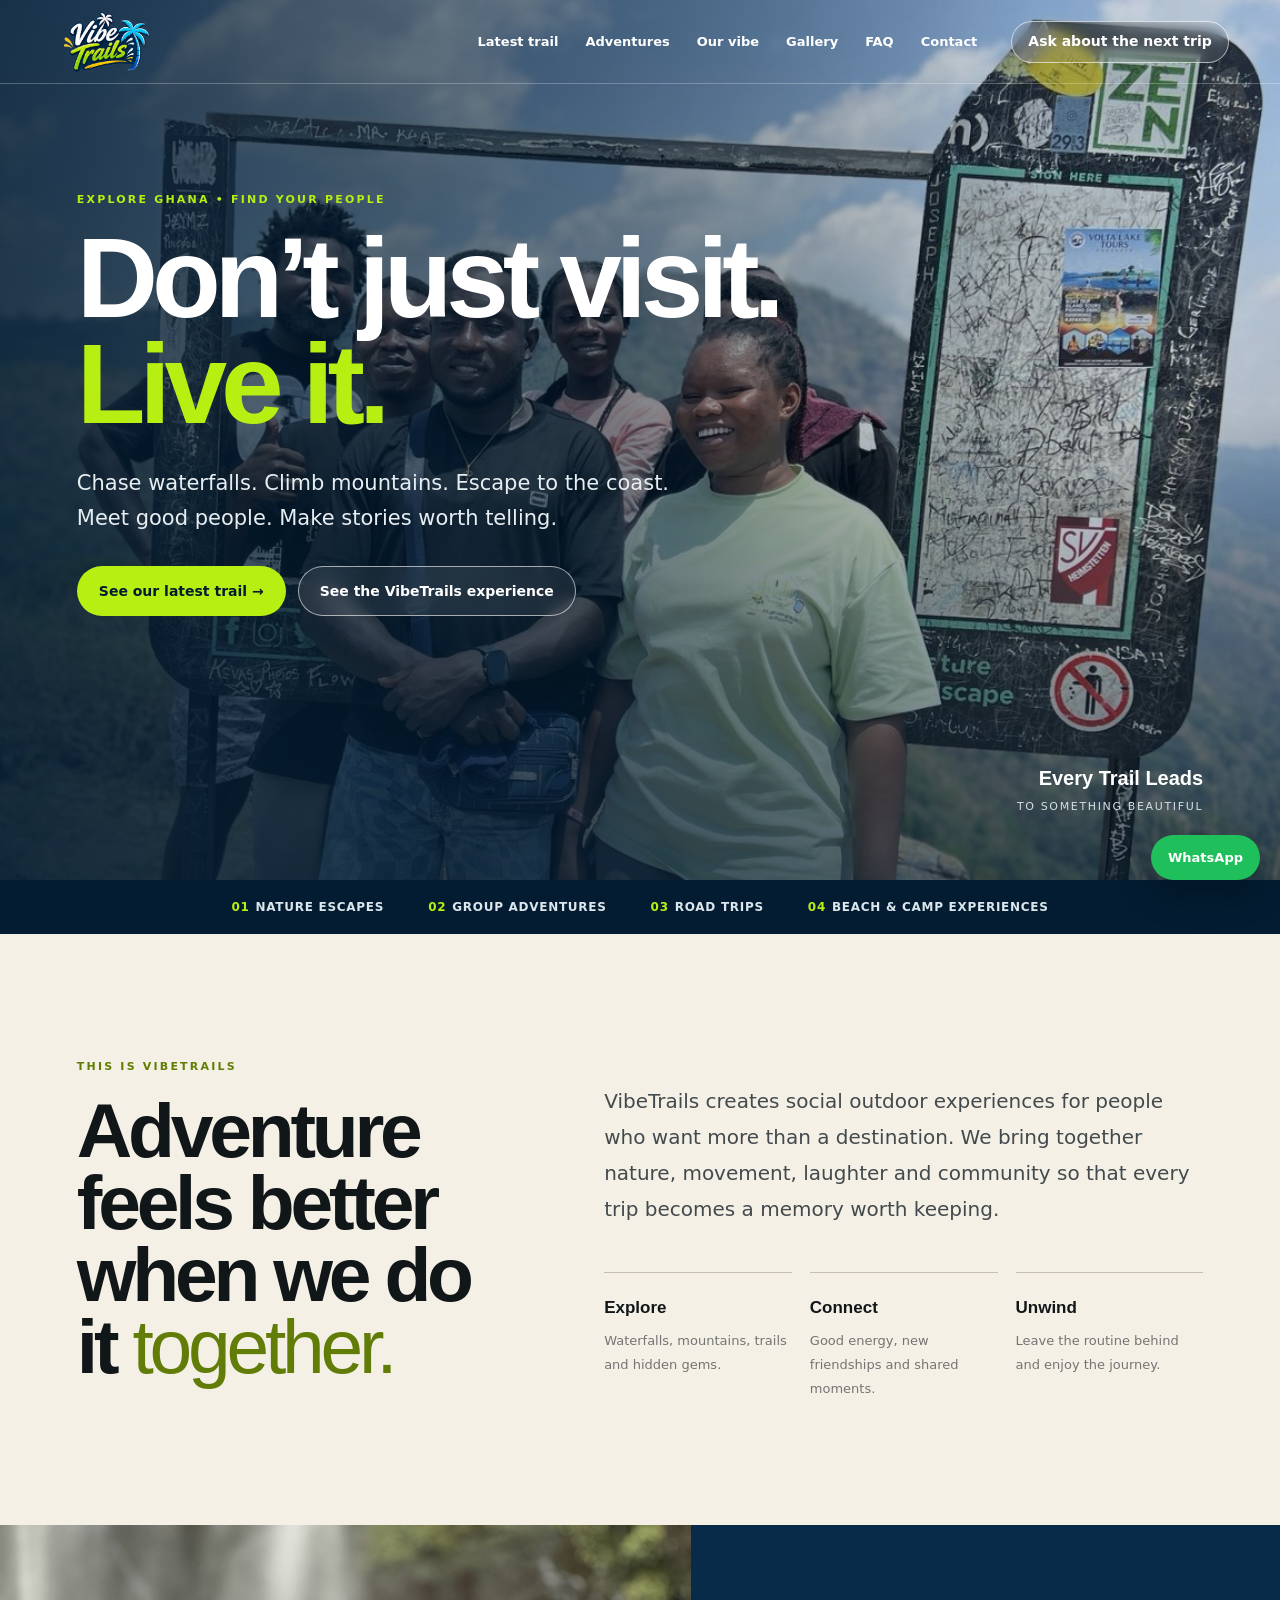
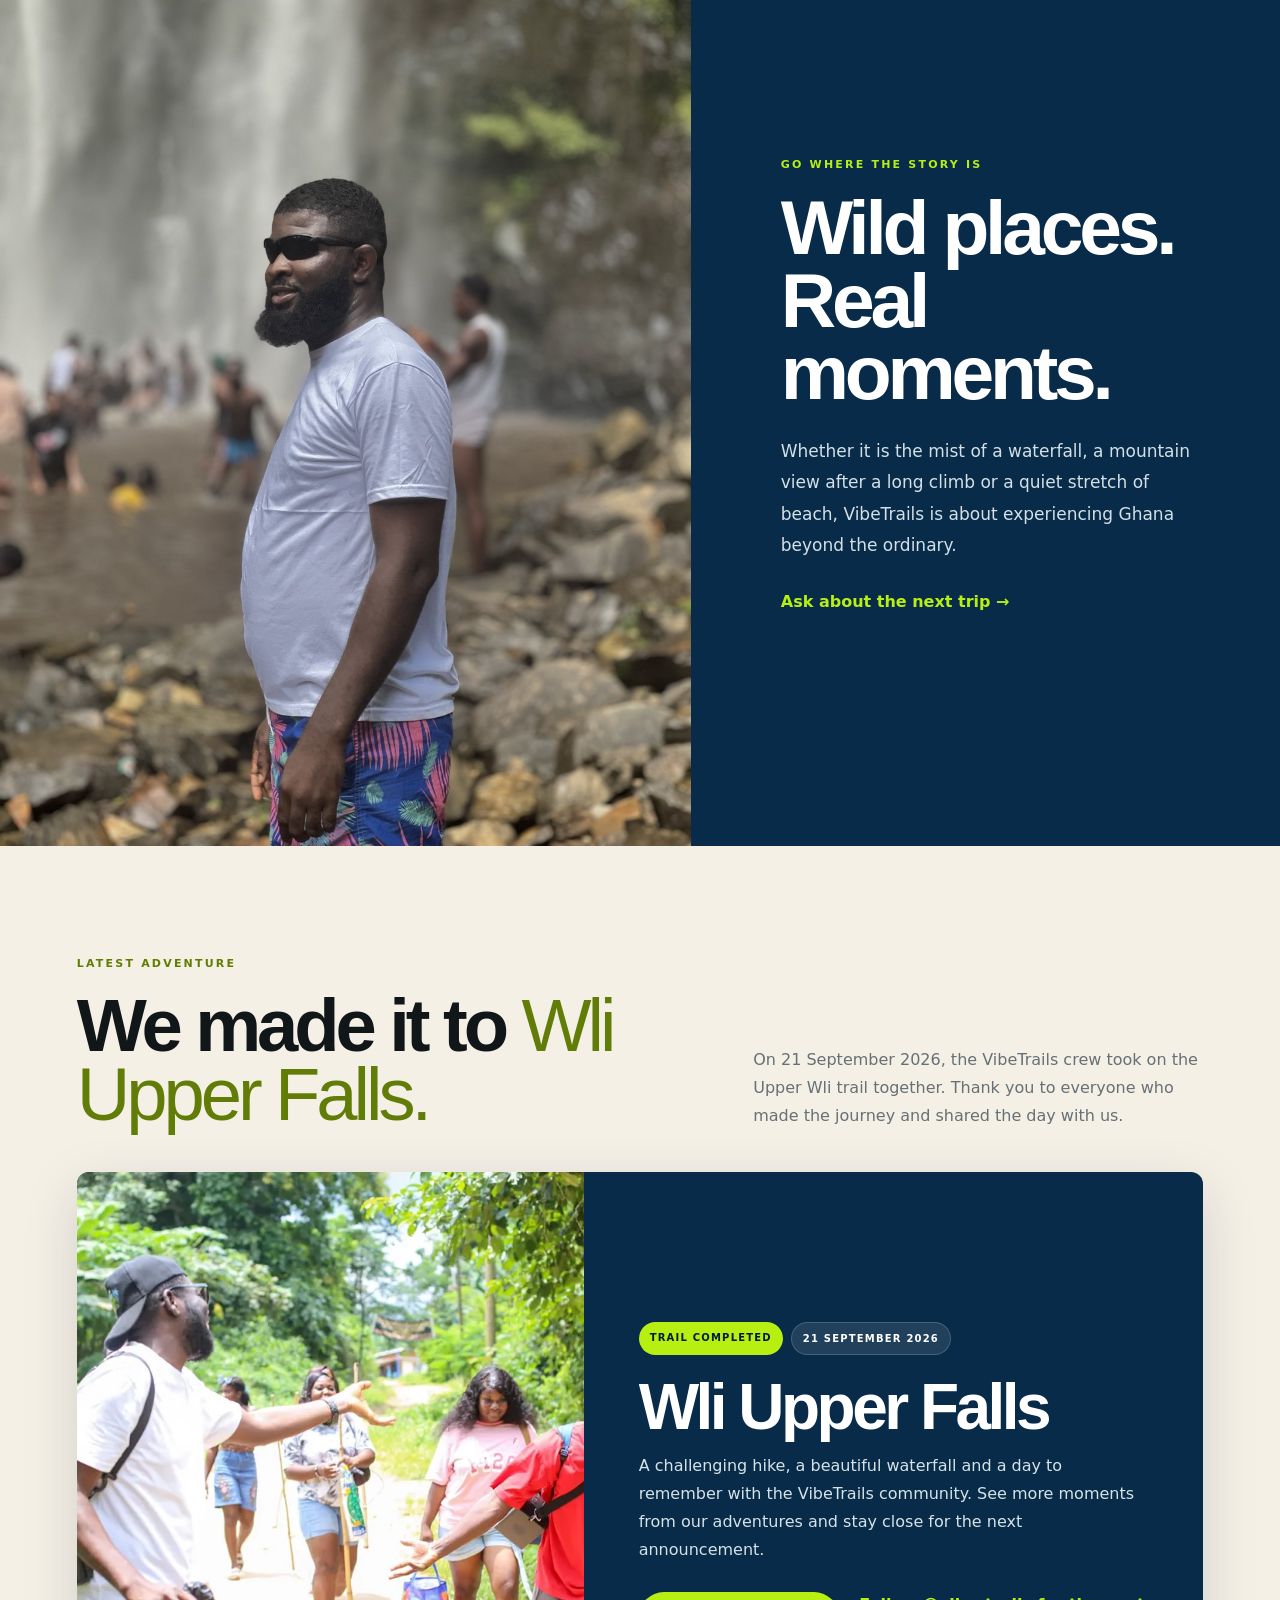
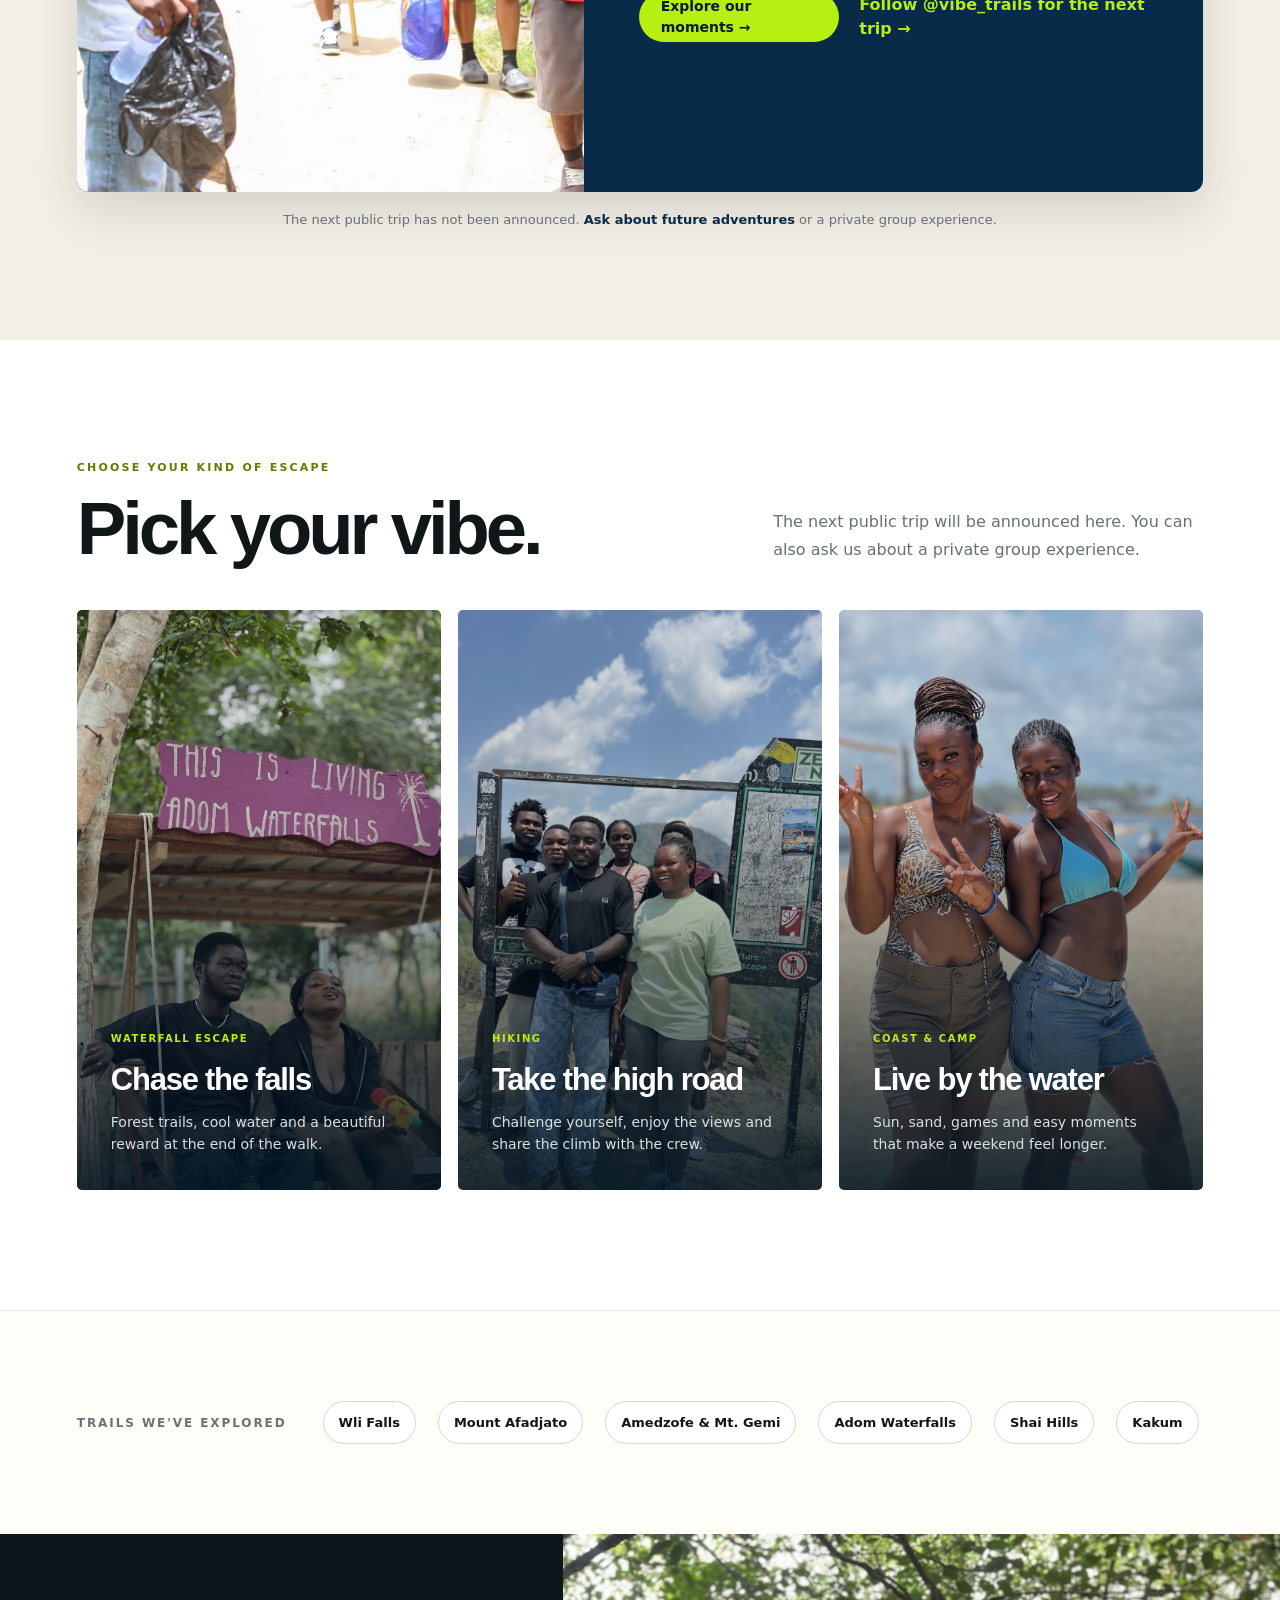
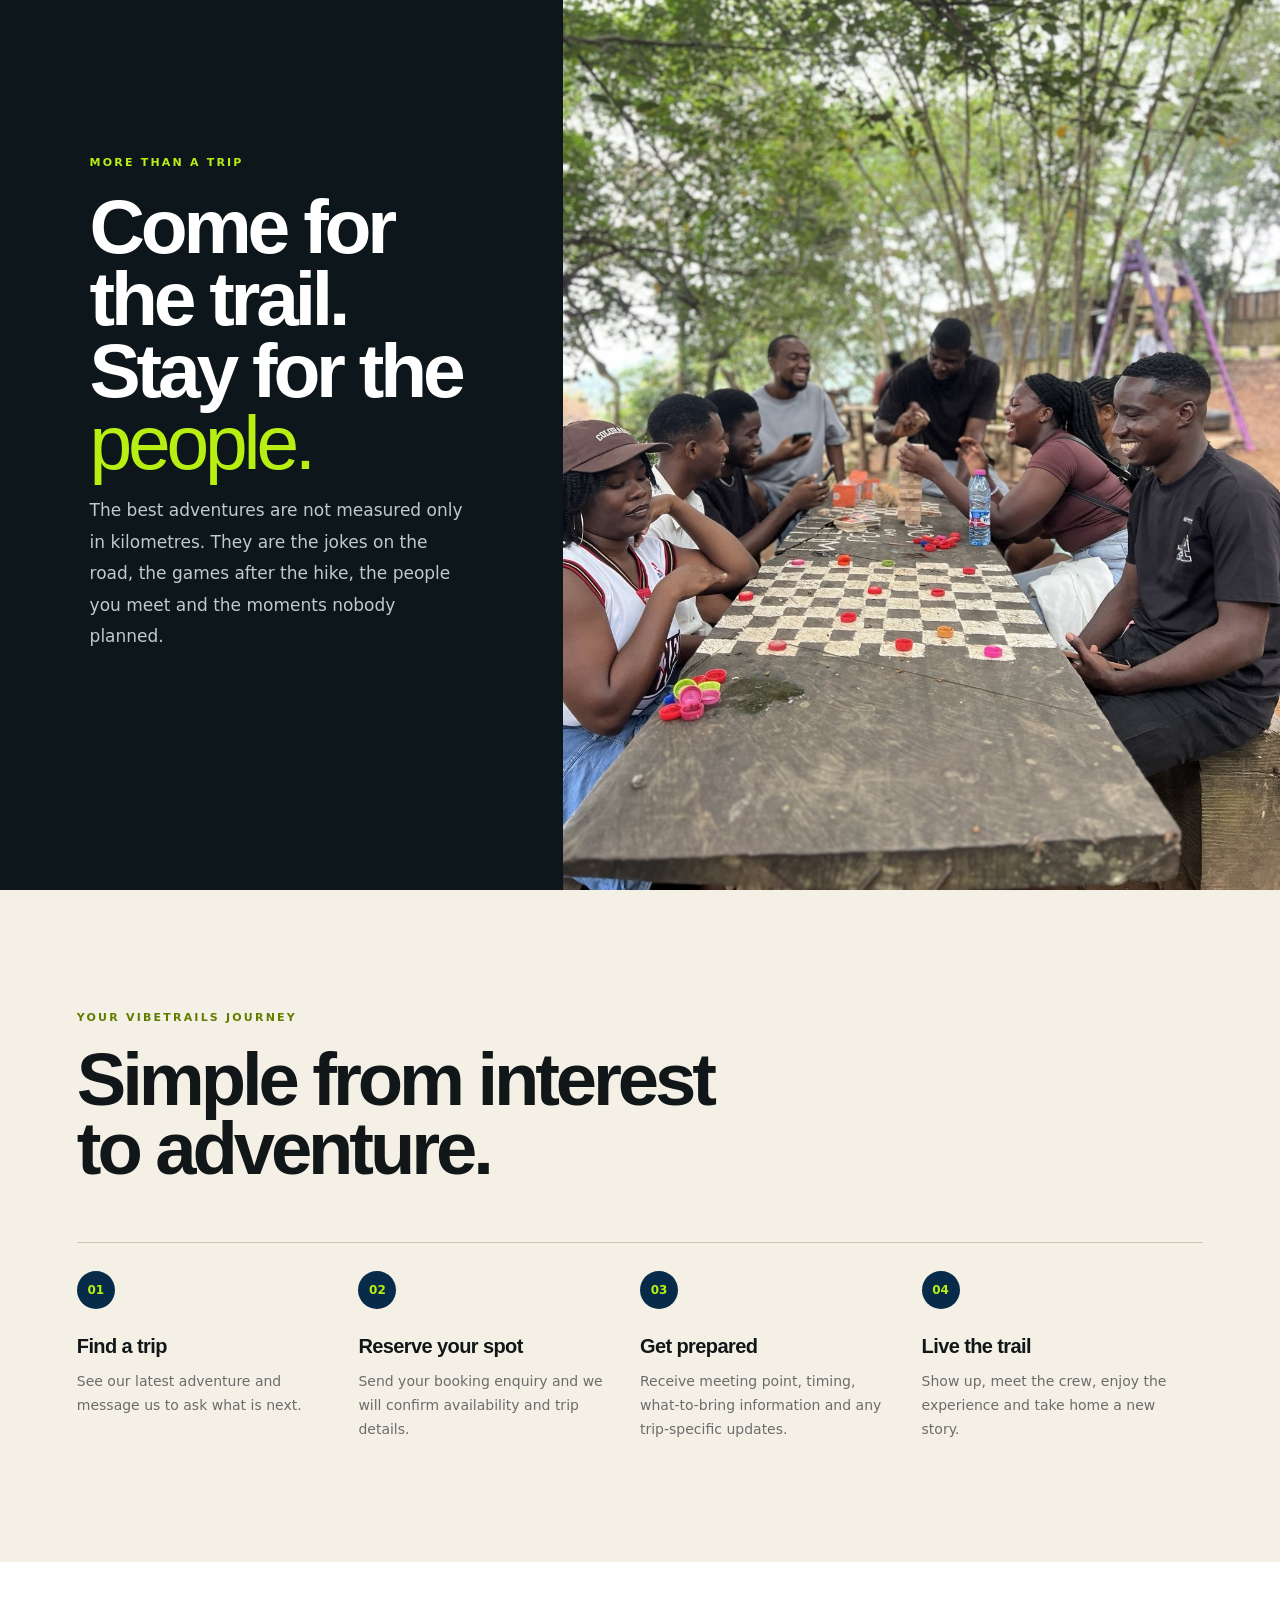
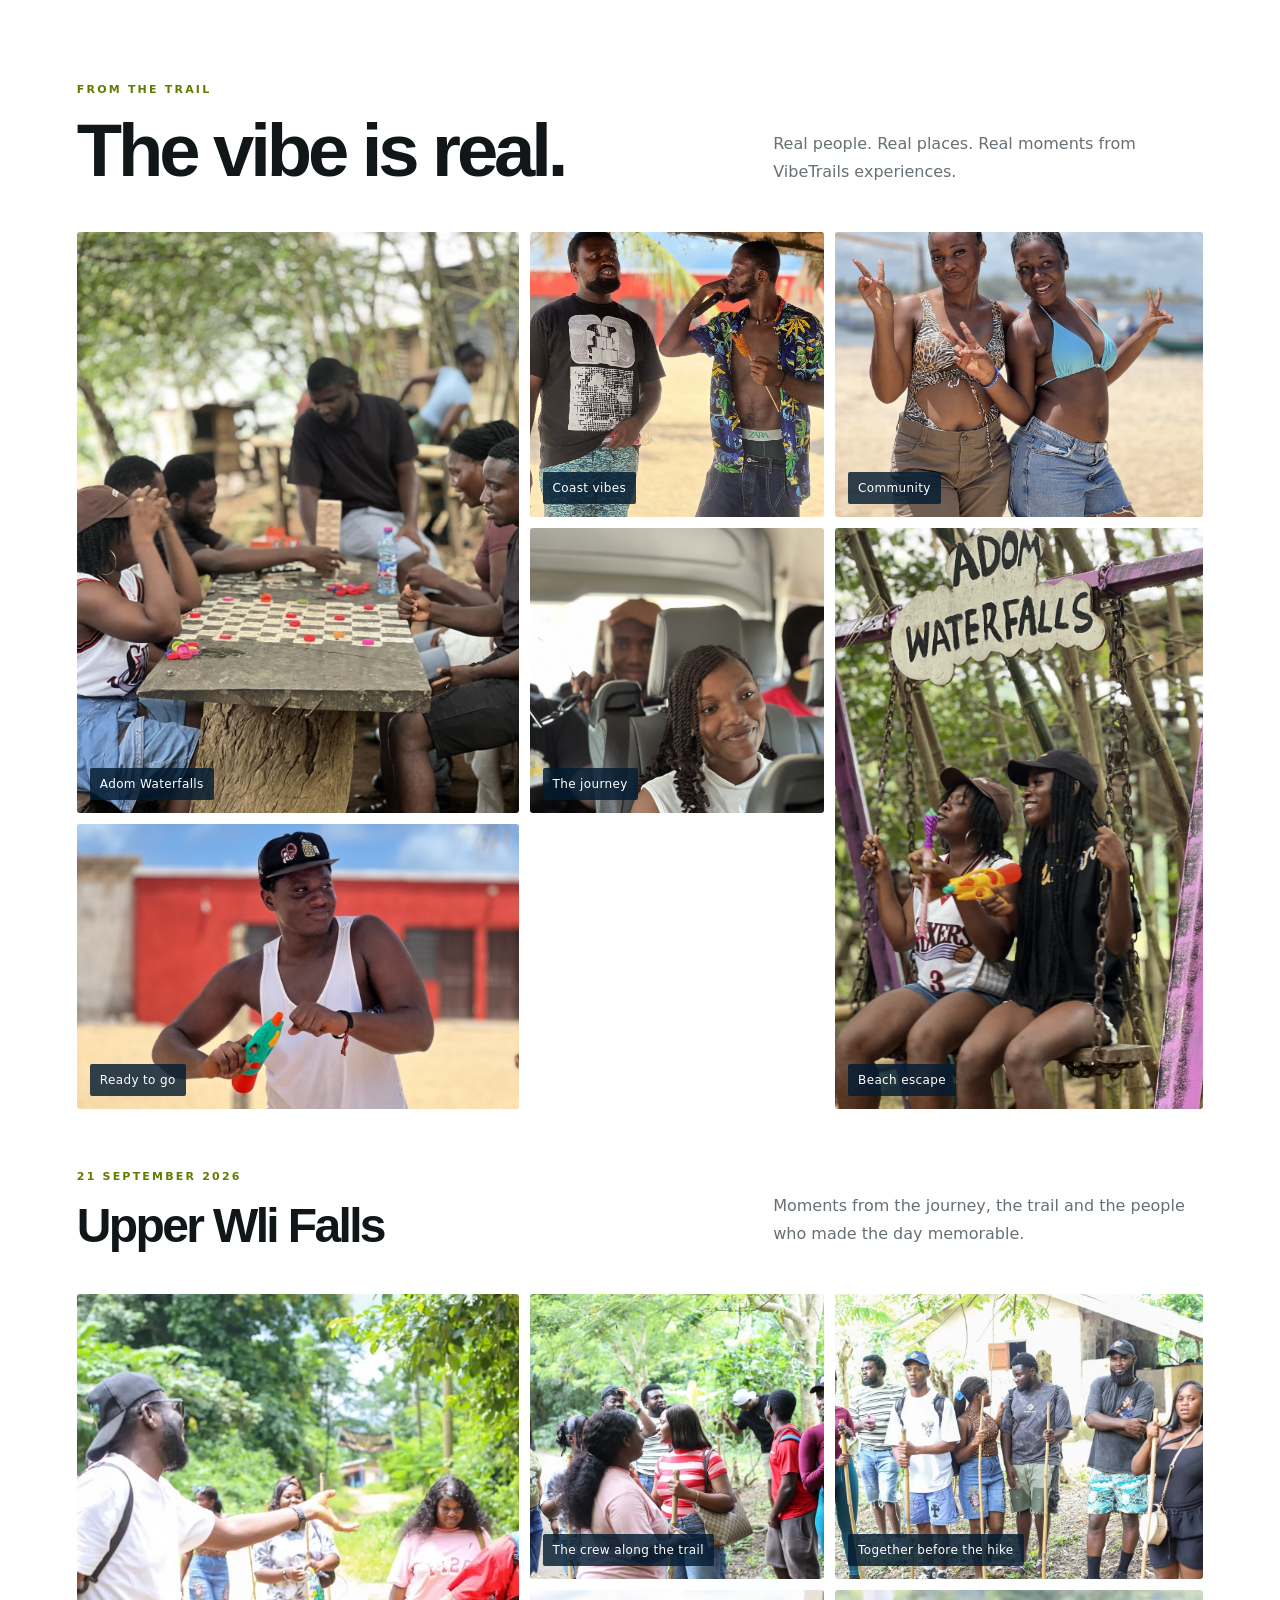
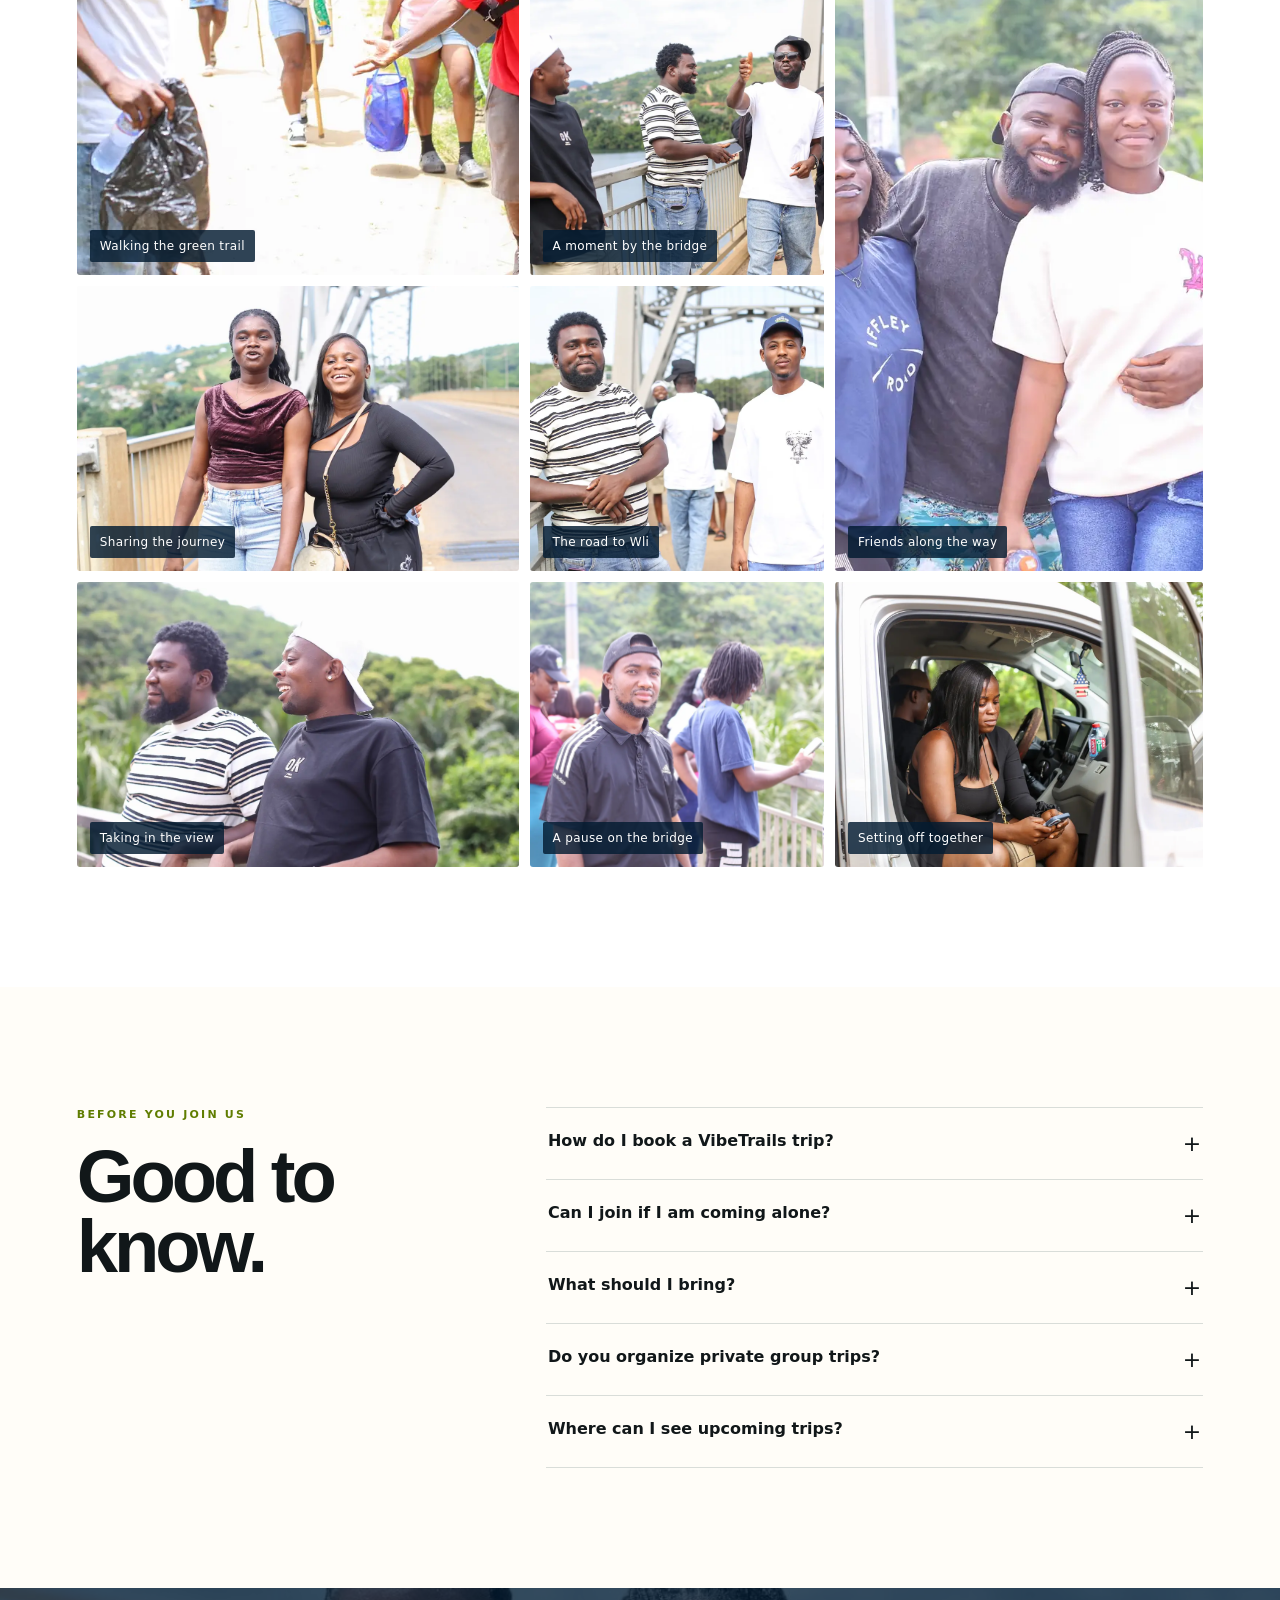
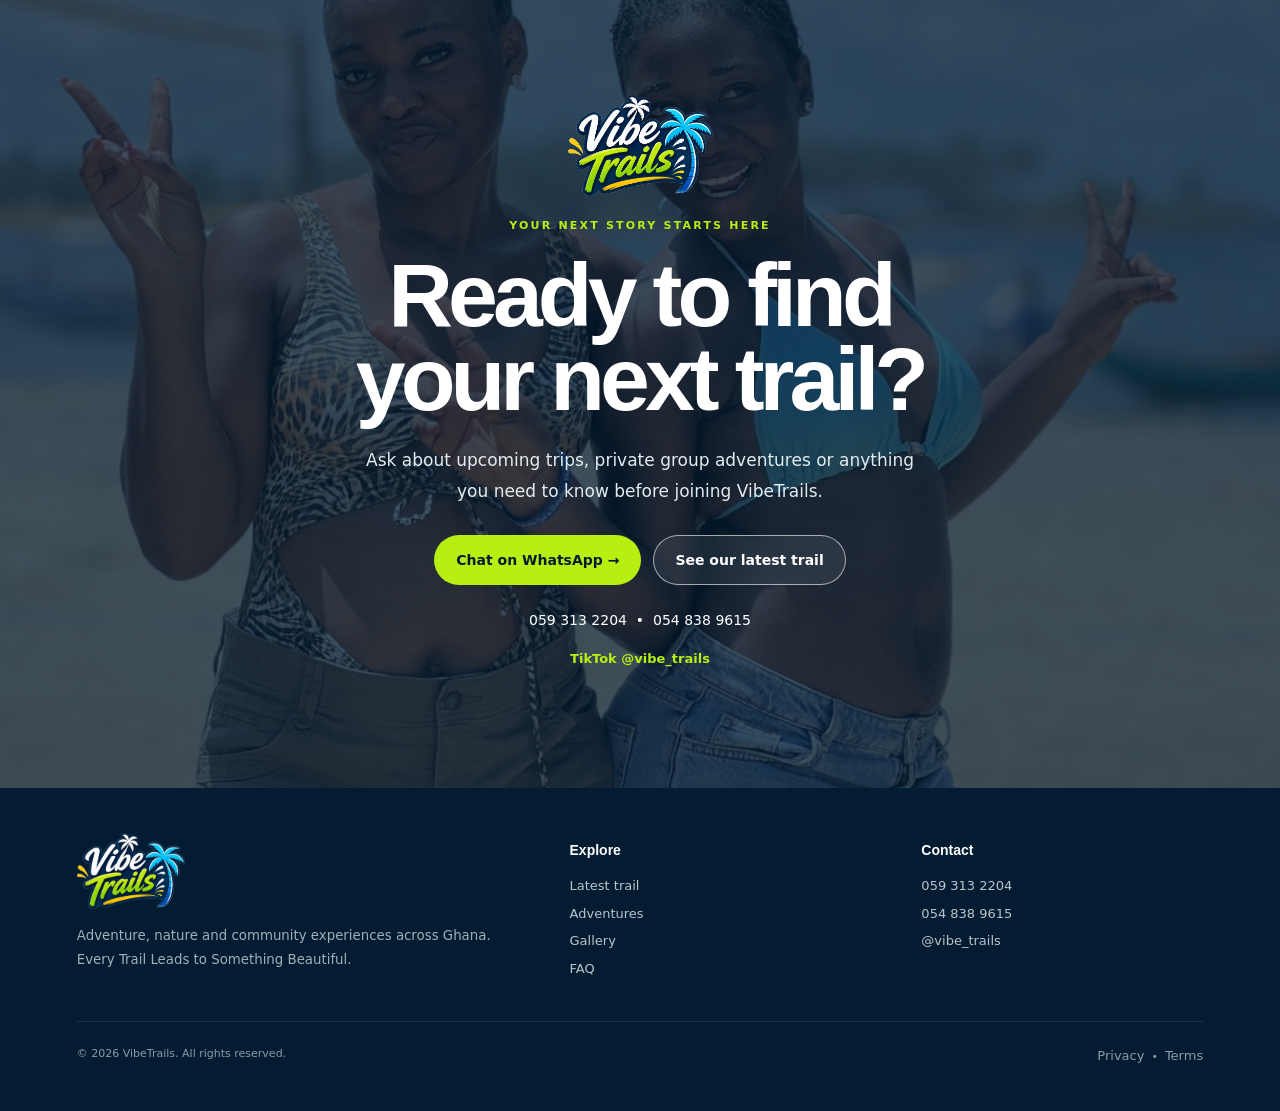
==== commit c6fab305: "Keep original gallery and add Upper Wli photos" ====
--- a/index.html
+++ b/index.html
@@ -10,7 +10,7 @@
 <section class="past-trails"><div class="wrap trail-row"><span class="label">Trails we've explored</span><span class="trail-chip">Wli Falls</span><span class="trail-chip">Mount Afadjato</span><span class="trail-chip">Amedzofe & Mt. Gemi</span><span class="trail-chip">Adom Waterfalls</span><span class="trail-chip">Shai Hills</span><span class="trail-chip">Kakum</span></div></section>
 <section class="community"><div class="community-grid"><div class="community-copy"><p class="eyebrow light">More than a trip</p><h2 class="display">Come for the trail.<br>Stay for the <span>people.</span></h2><p>The best adventures are not measured only in kilometres. They are the jokes on the road, the games after the hike, the people you meet and the moments nobody planned.</p></div><div class="community-photo"><img src="assets/community-games.jpg" alt="VibeTrails guests playing games together"></div></div></section>
 <section class="journey"><div class="wrap"><p class="eyebrow">Your VibeTrails journey</p><h2 class="display">Simple from interest to adventure.</h2><div class="steps"><div class="step"><span class="num">01</span><h3>Find a trip</h3><p>See our latest adventure and message us to ask what is next.</p></div><div class="step"><span class="num">02</span><h3>Reserve your spot</h3><p>Send your booking enquiry and we will confirm availability and trip details.</p></div><div class="step"><span class="num">03</span><h3>Get prepared</h3><p>Receive meeting point, timing, what-to-bring information and any trip-specific updates.</p></div><div class="step"><span class="num">04</span><h3>Live the trail</h3><p>Show up, meet the crew, enjoy the experience and take home a new story.</p></div></div></div></section>
-<section class="gallery" id="gallery"><div class="wrap"><div class="section-head"><div><p class="eyebrow">21 September 2026</p><h2 class="display">The vibe is real.</h2></div><p>Moments from the journey, the trail and the people who made the day memorable.</p></div><div class="gallery-grid"><figure><img src="assets/upper-wli-2026/img_5352.webp" alt="Walking the green trail on the VibeTrails Upper Wli Falls trip" loading="lazy" decoding="async"><figcaption>Walking the green trail</figcaption></figure><figure><img src="assets/upper-wli-2026/img_5357.webp" alt="The crew along the trail on the VibeTrails Upper Wli Falls trip" loading="lazy" decoding="async"><figcaption>The crew along the trail</figcaption></figure><figure><img src="assets/upper-wli-2026/img_5355.webp" alt="Together before the hike on the VibeTrails Upper Wli Falls trip" loading="lazy" decoding="async"><figcaption>Together before the hike</figcaption></figure><figure><img src="assets/upper-wli-2026/img_5333.webp" alt="A moment by the bridge on the VibeTrails Upper Wli Falls trip" loading="lazy" decoding="async"><figcaption>A moment by the bridge</figcaption></figure><figure><img src="assets/upper-wli-2026/img_5322.webp" alt="Friends along the way on the VibeTrails Upper Wli Falls trip" loading="lazy" decoding="async"><figcaption>Friends along the way</figcaption></figure><figure><img src="assets/upper-wli-2026/img_5328.webp" alt="Sharing the journey on the VibeTrails Upper Wli Falls trip" loading="lazy" decoding="async"><figcaption>Sharing the journey</figcaption></figure><figure><img src="assets/upper-wli-2026/img_5321.webp" alt="The road to Wli on the VibeTrails Upper Wli Falls trip" loading="lazy" decoding="async"><figcaption>The road to Wli</figcaption></figure><figure><img src="assets/upper-wli-2026/img_5331.webp" alt="Taking in the view on the VibeTrails Upper Wli Falls trip" loading="lazy" decoding="async"><figcaption>Taking in the view</figcaption></figure><figure><img src="assets/upper-wli-2026/img_5330.webp" alt="A pause on the bridge on the VibeTrails Upper Wli Falls trip" loading="lazy" decoding="async"><figcaption>A pause on the bridge</figcaption></figure><figure><img src="assets/upper-wli-2026/img_5347.webp" alt="Setting off together on the VibeTrails Upper Wli Falls trip" loading="lazy" decoding="async"><figcaption>Setting off together</figcaption></figure></div></div></section>
+<section class="gallery" id="gallery"><div class="wrap"><div class="section-head"><div><p class="eyebrow">From the trail</p><h2 class="display">The vibe is real.</h2></div><p>Real people. Real places. Real moments from VibeTrails experiences.</p></div><div class="gallery-grid"><figure><img src="assets/adom-swing.jpg" alt="Friends enjoying a swing at Adom Waterfalls"><figcaption>Adom Waterfalls</figcaption></figure><figure><img src="assets/beach-hosts.jpg" alt="Friends enjoying a VibeTrails beach experience"><figcaption>Coast vibes</figcaption></figure><figure><img src="assets/community-table.jpg" alt="Group playing games around a table"><figcaption>Community</figcaption></figure><figure><img src="assets/road-trip.jpg" alt="VibeTrails guests travelling together"><figcaption>The journey</figcaption></figure><figure><img src="assets/beach-fun.jpg" alt="VibeTrails guest enjoying the beach"><figcaption>Beach escape</figcaption></figure><figure><img src="assets/city-departure.jpg" alt="VibeTrails travellers at a departure point"><figcaption>Ready to go</figcaption></figure></div><div class="section-head" style="margin-top:60px"><div><p class="eyebrow">21 September 2026</p><h3 class="display" style="font-size:clamp(30px,4vw,48px)">Upper Wli Falls</h3></div><p>Moments from the journey, the trail and the people who made the day memorable.</p></div><div class="gallery-grid"><figure><img src="assets/upper-wli-2026/img_5352.webp" alt="Walking the green trail on the VibeTrails Upper Wli Falls trip" loading="lazy" decoding="async"><figcaption>Walking the green trail</figcaption></figure><figure><img src="assets/upper-wli-2026/img_5357.webp" alt="The crew along the trail on the VibeTrails Upper Wli Falls trip" loading="lazy" decoding="async"><figcaption>The crew along the trail</figcaption></figure><figure><img src="assets/upper-wli-2026/img_5355.webp" alt="Together before the hike on the VibeTrails Upper Wli Falls trip" loading="lazy" decoding="async"><figcaption>Together before the hike</figcaption></figure><figure><img src="assets/upper-wli-2026/img_5333.webp" alt="A moment by the bridge on the VibeTrails Upper Wli Falls trip" loading="lazy" decoding="async"><figcaption>A moment by the bridge</figcaption></figure><figure><img src="assets/upper-wli-2026/img_5322.webp" alt="Friends along the way on the VibeTrails Upper Wli Falls trip" loading="lazy" decoding="async"><figcaption>Friends along the way</figcaption></figure><figure><img src="assets/upper-wli-2026/img_5328.webp" alt="Sharing the journey on the VibeTrails Upper Wli Falls trip" loading="lazy" decoding="async"><figcaption>Sharing the journey</figcaption></figure><figure><img src="assets/upper-wli-2026/img_5321.webp" alt="The road to Wli on the VibeTrails Upper Wli Falls trip" loading="lazy" decoding="async"><figcaption>The road to Wli</figcaption></figure><figure><img src="assets/upper-wli-2026/img_5331.webp" alt="Taking in the view on the VibeTrails Upper Wli Falls trip" loading="lazy" decoding="async"><figcaption>Taking in the view</figcaption></figure><figure><img src="assets/upper-wli-2026/img_5330.webp" alt="A pause on the bridge on the VibeTrails Upper Wli Falls trip" loading="lazy" decoding="async"><figcaption>A pause on the bridge</figcaption></figure><figure><img src="assets/upper-wli-2026/img_5347.webp" alt="Setting off together on the VibeTrails Upper Wli Falls trip" loading="lazy" decoding="async"><figcaption>Setting off together</figcaption></figure></div></div></section>
 <section class="faq" id="faq"><div class="wrap faq-grid"><div><p class="eyebrow">Before you join us</p><h2 class="display">Good to know.</h2></div><div class="accordion"><div class="faq-item"><button class="faq-q" aria-expanded="false"><span>How do I book a VibeTrails trip?</span><span>+</span></button><div class="faq-a"><p>Use the <a href="booking.html">booking page</a> or message VibeTrails on WhatsApp. We will confirm the trip, available spaces, price and payment instructions directly with you.</p></div></div><div class="faq-item"><button class="faq-q" aria-expanded="false"><span>Can I join if I am coming alone?</span><span>+</span></button><div class="faq-a"><p>Yes. VibeTrails is built around community, so solo guests are welcome. Many experiences are designed to make it easy to meet and enjoy the day with others.</p></div></div><div class="faq-item"><button class="faq-q" aria-expanded="false"><span>What should I bring?</span><span>+</span></button><div class="faq-a"><p>It depends on the adventure. Once your booking is confirmed, we will send the trip-specific essentials, dress guidance, meeting information and any other preparation notes.</p></div></div><div class="faq-item"><button class="faq-q" aria-expanded="false"><span>Do you organize private group trips?</span><span>+</span></button><div class="faq-a"><p>Yes. You can contact us with your group size, preferred type of adventure and date, and we can discuss a suitable VibeTrails experience.</p></div></div><div class="faq-item"><button class="faq-q" aria-expanded="false"><span>Where can I see upcoming trips?</span><span>+</span></button><div class="faq-a"><p>Follow @vibe_trails on TikTok and contact us on WhatsApp for the latest trip announcements and booking availability.</p></div></div></div></div></section>
 <section class="contact" id="contact"><div class="contact-bg"><img src="assets/beach-friends.jpg" alt="VibeTrails beach adventure"></div><div class="contact-shade"></div><div class="contact-content"><img class="contact-logo" src="assets/logo.png" alt="VibeTrails"><p class="eyebrow light">Your next story starts here</p><h2 class="display">Ready to find<br>your next trail?</h2><p class="contact-copy">Ask about upcoming trips, private group adventures or anything you need to know before joining VibeTrails.</p><div class="contact-actions"><a class="btn btn-lime" href="https://wa.me/233593132204?text=Hi%20VibeTrails%2C%20I%27d%20like%20to%20know%20about%20your%20next%20adventure." target="_blank" rel="noopener">Chat on WhatsApp →</a><a class="btn btn-outline" href="#upcoming">See our latest trail</a></div><p class="contact-numbers"><a href="tel:+233593132204">059 313 2204</a> &nbsp;•&nbsp; <a href="tel:+233548389615">054 838 9615</a></p><p class="social-line"><a href="https://www.tiktok.com/@vibe_trails" target="_blank" rel="noopener">TikTok @vibe_trails</a></p></div></section></main>
 <footer class="footer"><div class="wrap"><div class="footer-grid"><div><img class="footer-logo" src="assets/logo.png" alt="VibeTrails"><small>Adventure, nature and community experiences across Ghana.<br>Every Trail Leads to Something Beautiful.</small></div><div><h4>Explore</h4><a href="#upcoming">Latest trail</a><a href="#adventures">Adventures</a><a href="#gallery">Gallery</a><a href="#faq">FAQ</a></div><div><h4>Contact</h4><a href="tel:+233593132204">059 313 2204</a><a href="tel:+233548389615">054 838 9615</a><a href="https://www.tiktok.com/@vibe_trails" target="_blank" rel="noopener">@vibe_trails</a></div></div><div class="footer-bottom"><span>© 2026 VibeTrails. All rights reserved.</span><span><a href="privacy.html" style="display:inline;margin:0;color:inherit">Privacy</a> &nbsp;•&nbsp; <a href="terms.html" style="display:inline;margin:0;color:inherit">Terms</a></span></div></div></footer><a class="whatsapp-float" href="https://wa.me/233593132204?text=Hi%20VibeTrails%2C%20tell%20me%20about%20your%20next%20trip." target="_blank" rel="noopener" aria-label="Chat with VibeTrails on WhatsApp">WhatsApp</a><script src="script.js"></script></body></html>
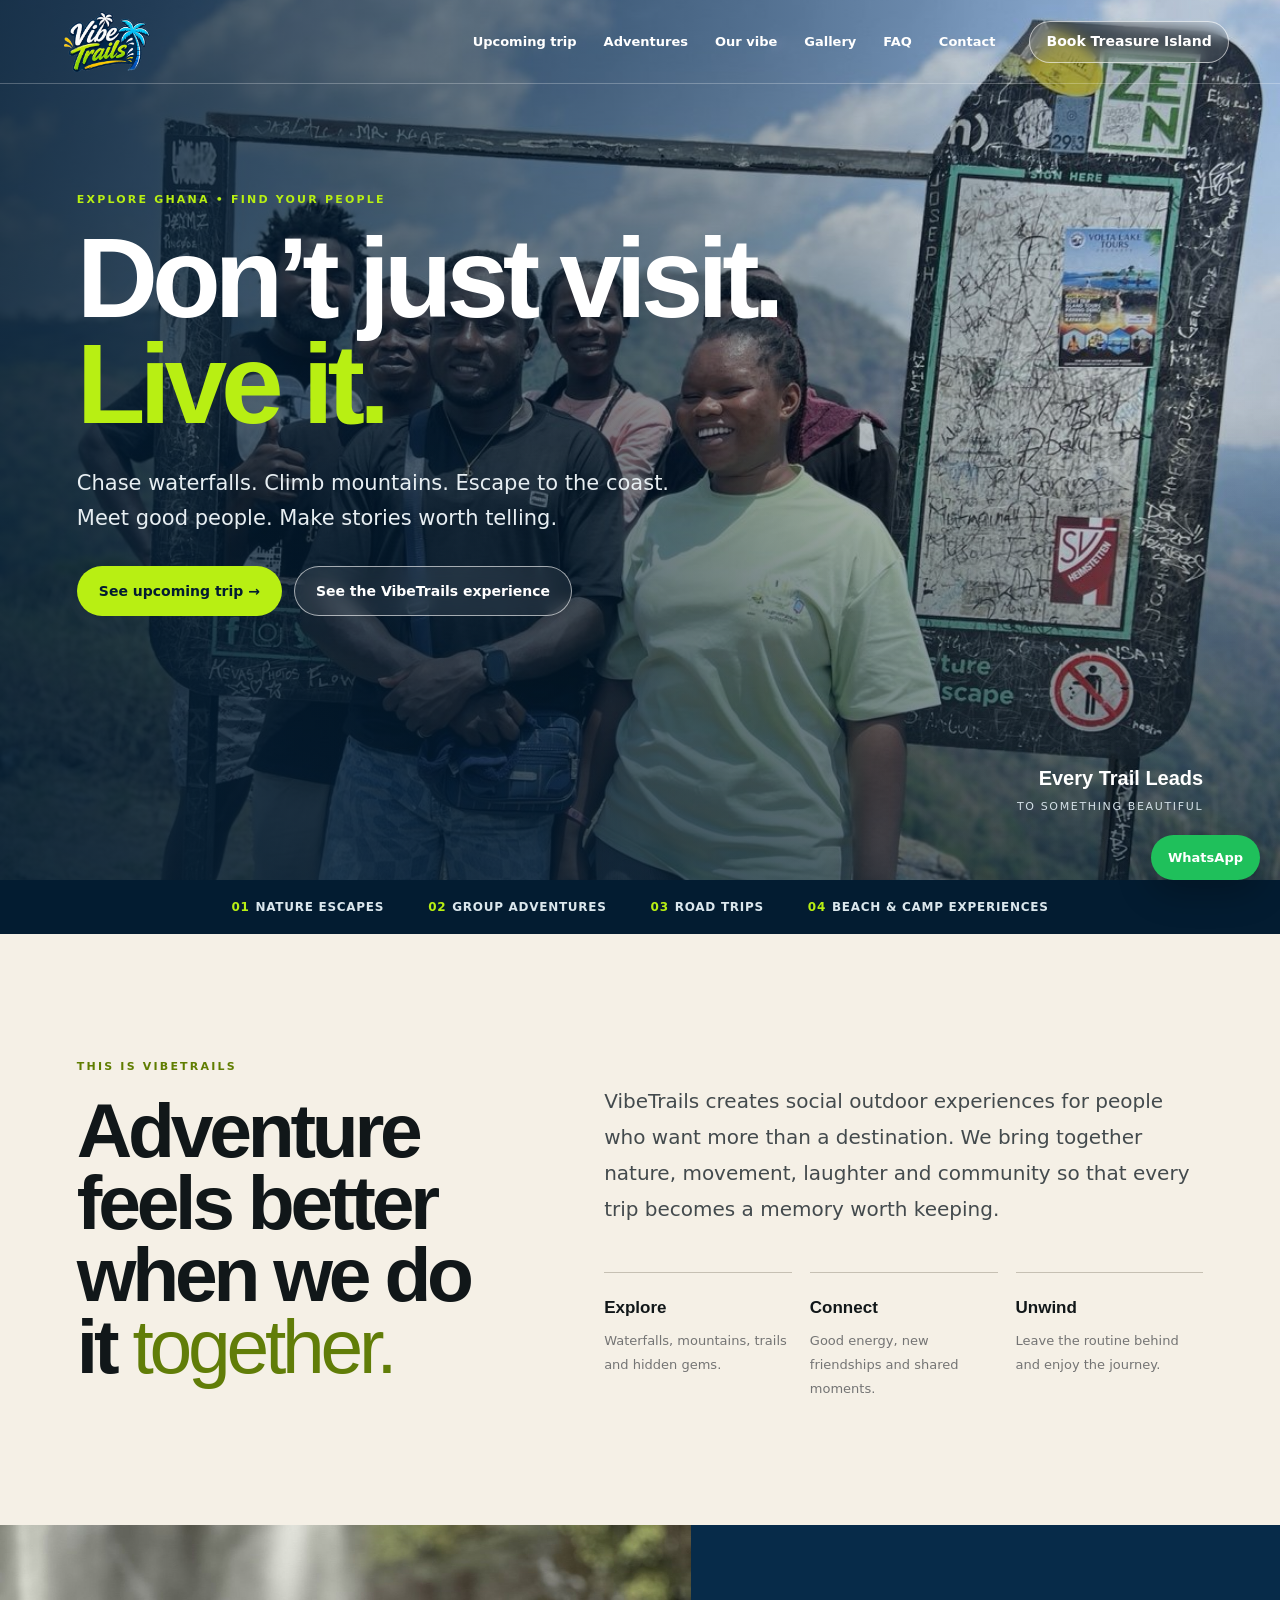
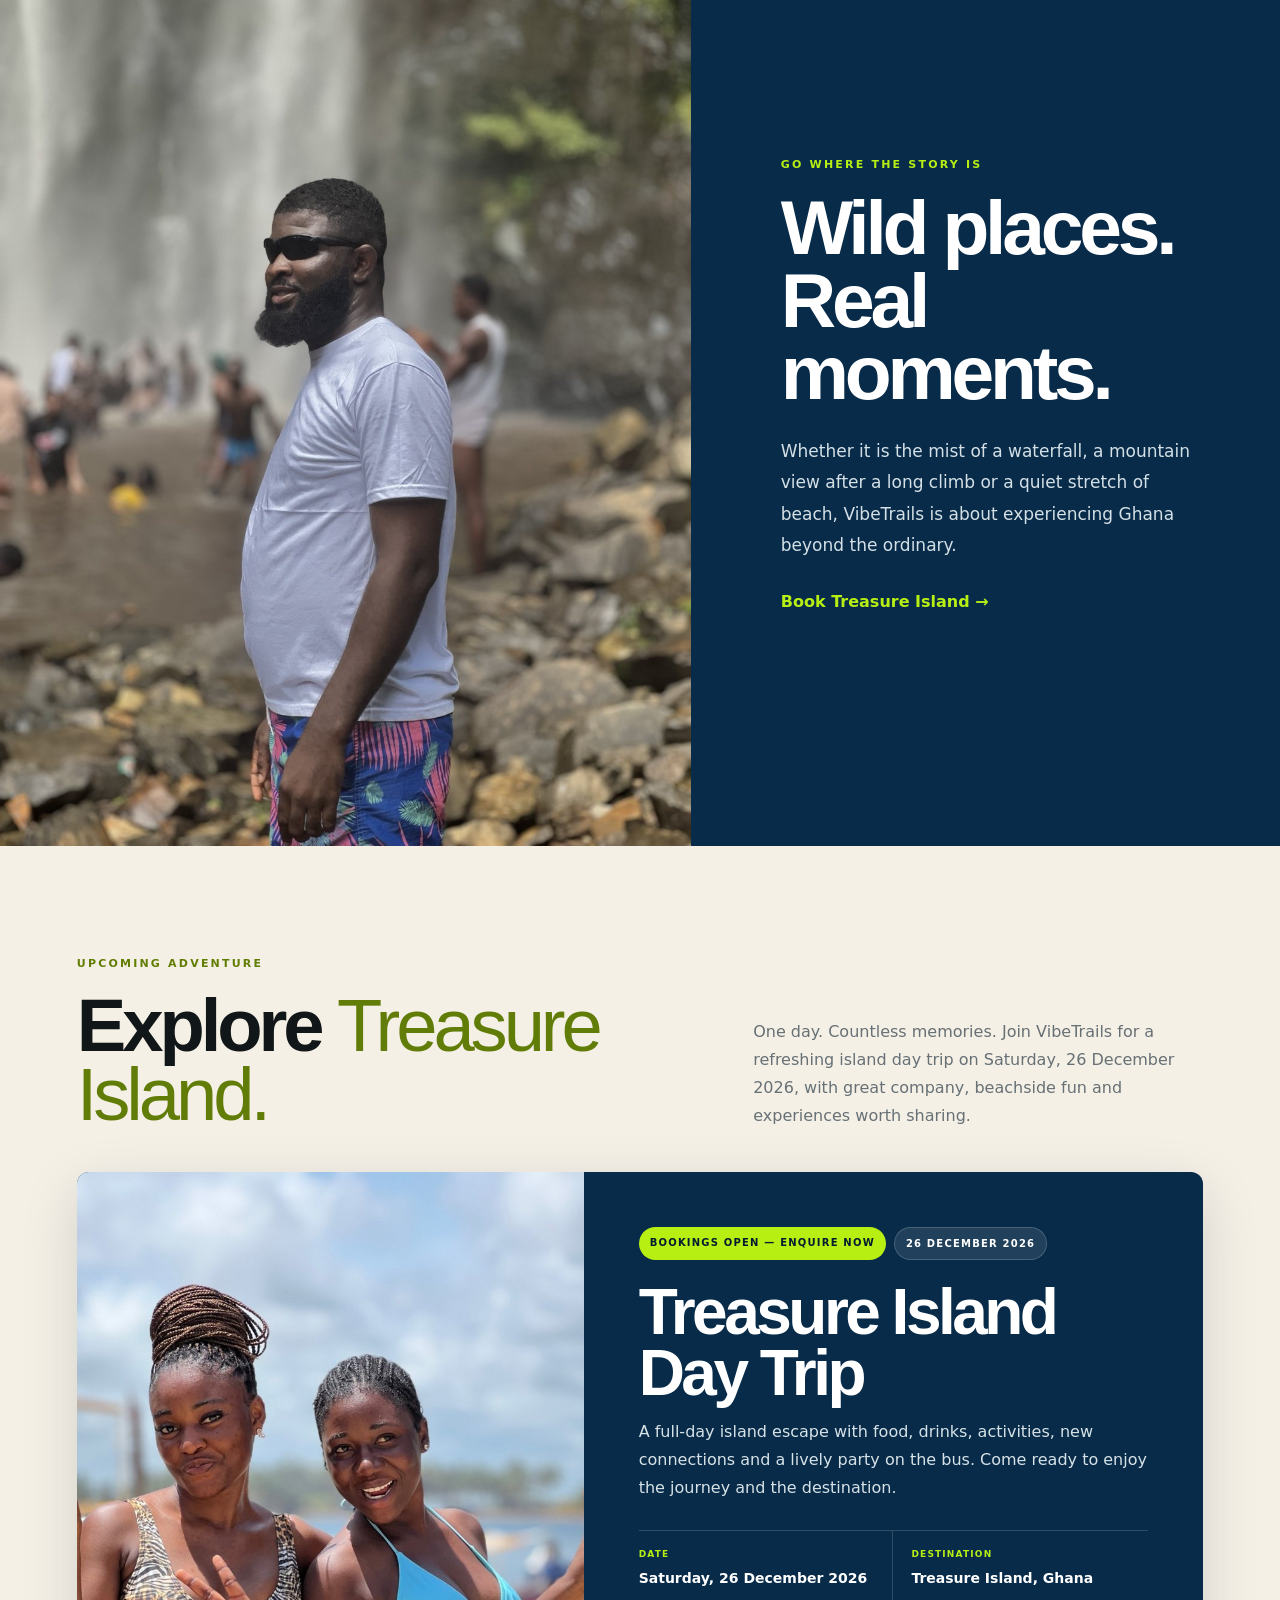
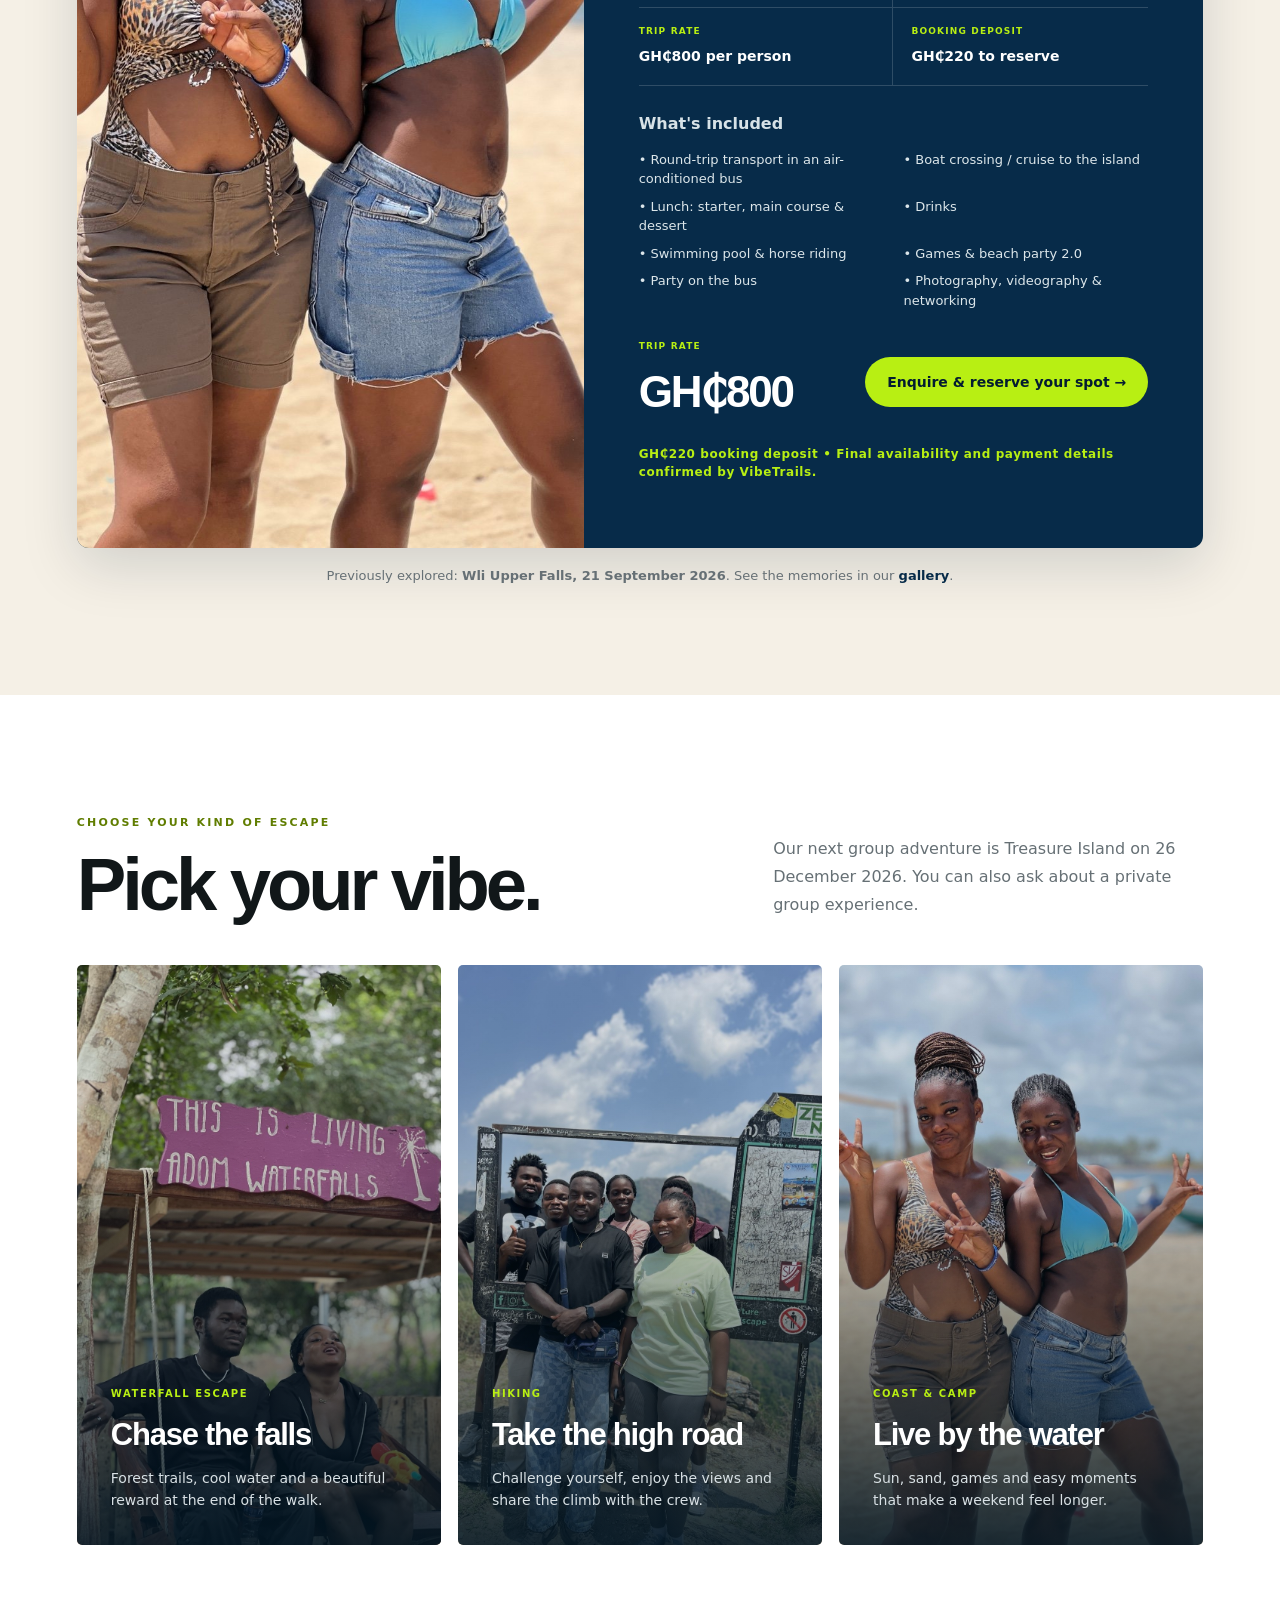
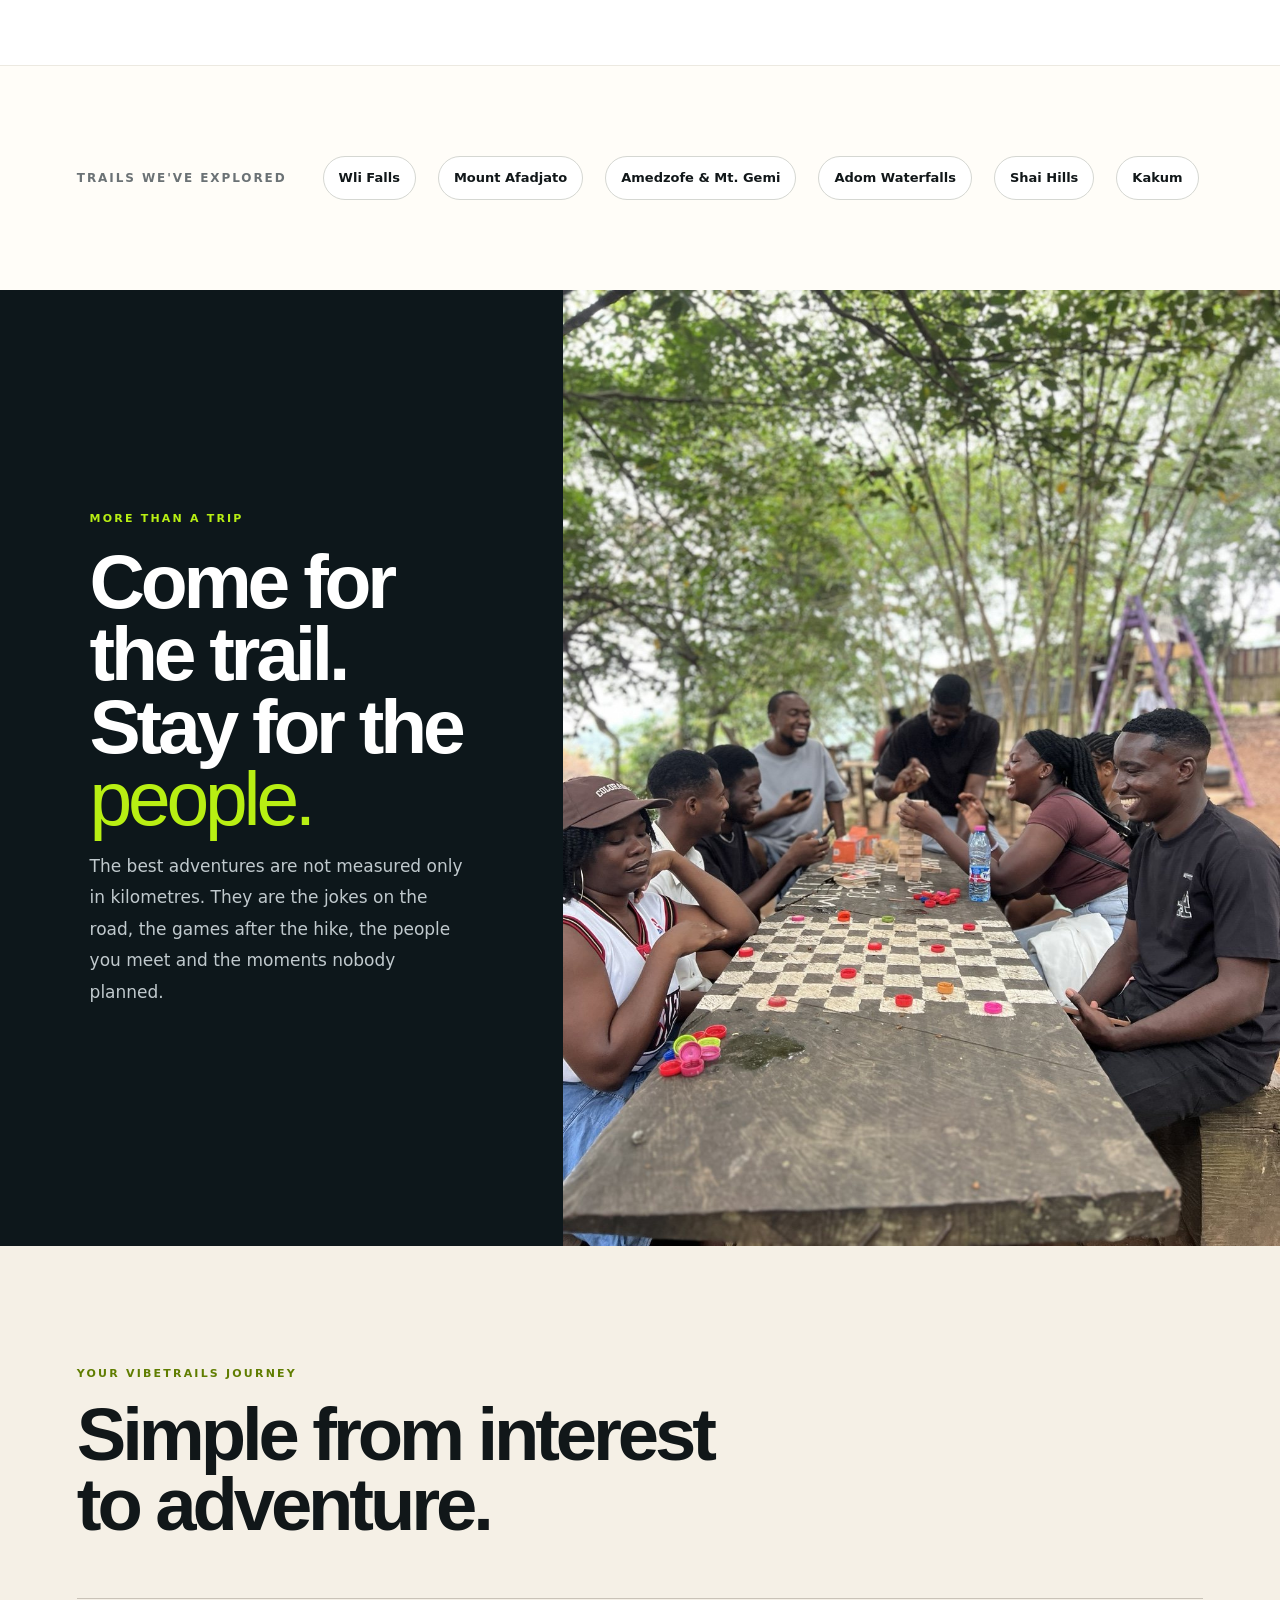
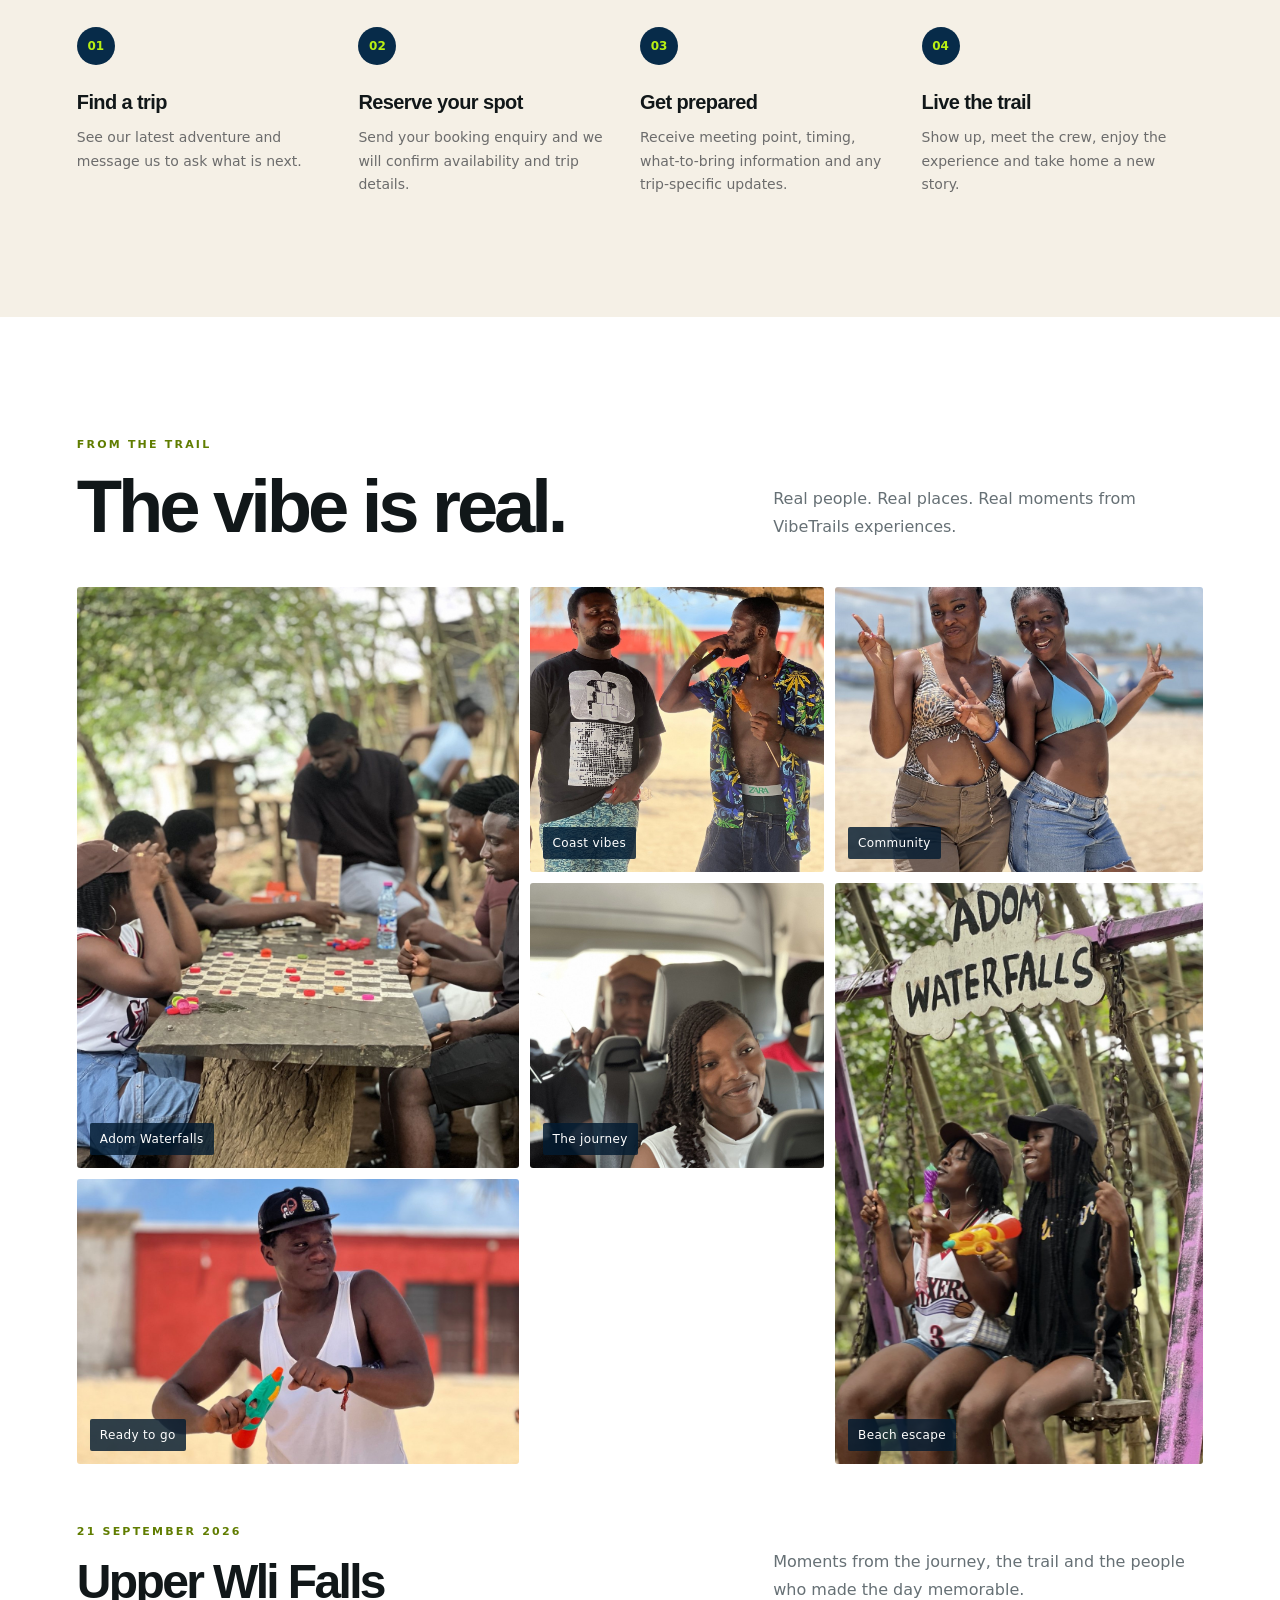
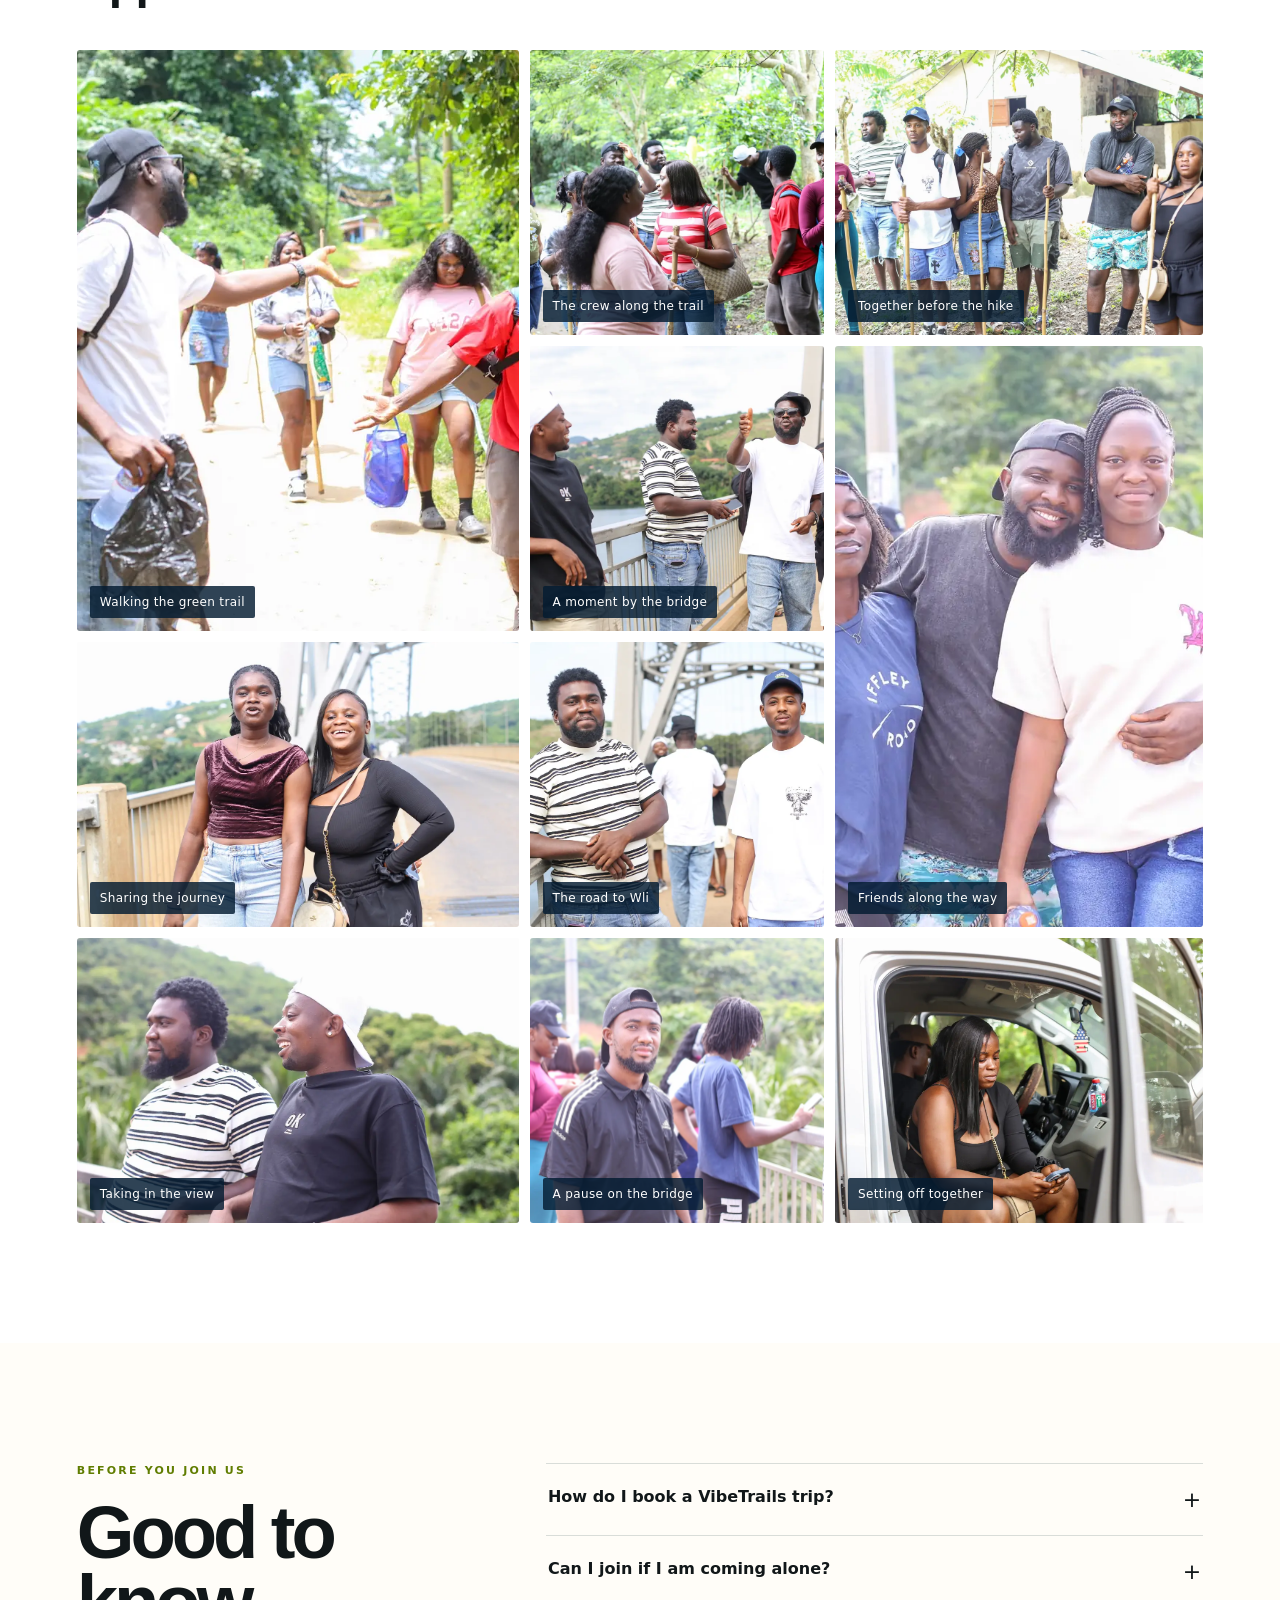
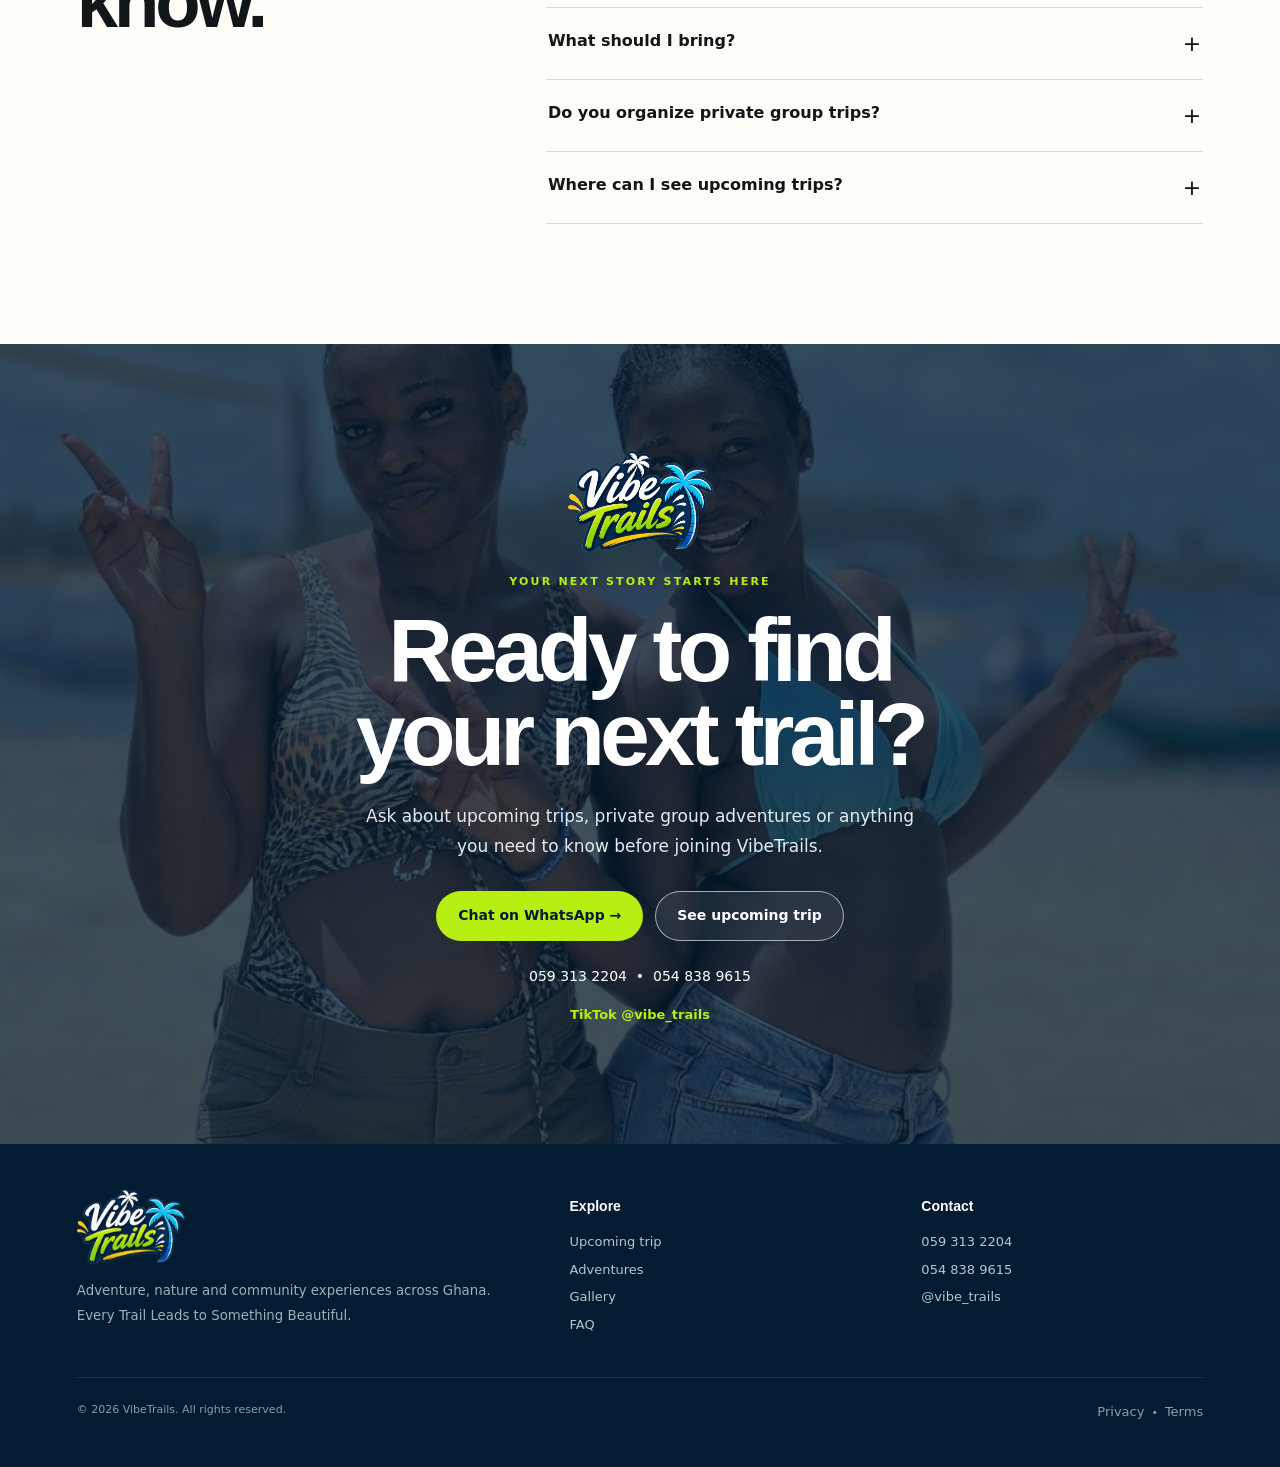
==== commit ca7a6357: "Feature December Treasure Island adventure on homepage" ====
--- a/index.html
+++ b/index.html
@@ -1,16 +1,16 @@
 <!doctype html><html lang="en"><head><meta charset="utf-8"><meta name="viewport" content="width=device-width,initial-scale=1"><meta name="theme-color" content="#072b49"><title>VibeTrails | Adventure, Nature & Community in Ghana</title><meta name="description" content="Discover Ghana with VibeTrails — waterfalls, hikes, beaches, camping and unforgettable group adventures. Every Trail Leads to Something Beautiful."><link rel="canonical" href="https://vibetrails.org/"><script type="application/ld+json">{"@context":"https://schema.org","@graph":[{"@type":"Organization","@id":"https://vibetrails.org/#organization","name":"VibeTrails","alternateName":["VibeTrails Ghana","VibeTrails Event & Adventure Hub"],"url":"https://vibetrails.org/","logo":"https://vibetrails.org/assets/logo.png","description":"VibeTrails is a Ghanaian event and adventure hub creating group trips, road trips, hiking, waterfall, beach and camping experiences across Ghana.","areaServed":{"@type":"Country","name":"Ghana"},"sameAs":["https://www.tiktok.com/@vibe_trails"],"knowsAbout":["Ghana travel experiences","group adventures","road trips","hiking","waterfalls","beach trips","camping","outdoor experiences"]},{"@type":"WebSite","@id":"https://vibetrails.org/#website","url":"https://vibetrails.org/","name":"VibeTrails","alternateName":"VibeTrails Ghana","description":"Adventure, nature and community experiences across Ghana.","publisher":{"@id":"https://vibetrails.org/#organization"}},{"@type":"WebPage","@id":"https://vibetrails.org/#webpage","url":"https://vibetrails.org/","name":"VibeTrails | Adventure, Nature & Community in Ghana","description":"The official website of VibeTrails, a Ghanaian event and adventure hub.","isPartOf":{"@id":"https://vibetrails.org/#website"},"about":{"@id":"https://vibetrails.org/#organization"}}]}</script><meta property="og:title" content="VibeTrails — Every Trail Leads to Something Beautiful"><meta property="og:description" content="Adventure. Nature. Community. Discover Ghana differently with VibeTrails."><meta property="og:type" content="website"><meta property="og:url" content="https://vibetrails.org/"><meta property="og:image" content="https://vibetrails.org/assets/hero-mountain.jpg"><link rel="icon" href="assets/favicon.png"><link rel="manifest" href="manifest.webmanifest"><link rel="apple-touch-icon" href="assets/icon-192.png"><link rel="stylesheet" href="styles.css"><link rel="stylesheet" href="upcoming.css"></head><body>
-<header class="site-header"><div class="inner"><a class="logo-link" href="#top" aria-label="VibeTrails home"><img src="assets/logo.png" alt="VibeTrails logo"></a><nav class="desktop-nav" aria-label="Main navigation"><a href="#upcoming">Latest trail</a><a href="#adventures">Adventures</a><a href="#experience">Our vibe</a><a href="#gallery">Gallery</a><a href="#faq">FAQ</a><a href="#contact">Contact</a></nav><a class="btn btn-outline header-cta" href="booking.html">Ask about the next trip</a><button class="menu-toggle" type="button" aria-expanded="false" aria-label="Open menu">☰</button></div></header>
-<nav class="mobile-menu" aria-label="Mobile navigation"><a href="#upcoming">Latest trail</a><a href="#adventures">Adventures</a><a href="#experience">Our vibe</a><a href="#gallery">Gallery</a><a href="#faq">FAQ</a><a href="#contact">Contact</a><a href="booking.html">Ask about the next trip</a></nav>
-<main id="top"><section class="hero"><div class="hero-media"><img src="assets/hero-mountain.jpg" alt="A VibeTrails hiking group enjoying a mountain view"></div><div class="hero-shade"></div><div class="hero-content"><p class="eyebrow light">Explore Ghana • Find your people</p><h1 class="display">Don’t just visit.<br><span>Live it.</span></h1><p class="sub">Chase waterfalls. Climb mountains. Escape to the coast. Meet good people. Make stories worth telling.</p><div class="hero-actions"><a class="btn btn-lime" href="#upcoming">See our latest trail →</a><a class="btn btn-outline" href="#gallery">See the VibeTrails experience</a></div></div><div class="hero-stamp"><strong>Every Trail Leads</strong><span>to something beautiful</span></div></section>
+<header class="site-header"><div class="inner"><a class="logo-link" href="#top" aria-label="VibeTrails home"><img src="assets/logo.png" alt="VibeTrails logo"></a><nav class="desktop-nav" aria-label="Main navigation"><a href="#upcoming">Upcoming trip</a><a href="#adventures">Adventures</a><a href="#experience">Our vibe</a><a href="#gallery">Gallery</a><a href="#faq">FAQ</a><a href="#contact">Contact</a></nav><a class="btn btn-outline header-cta" href="booking.html?trip=treasure-island">Book Treasure Island</a><button class="menu-toggle" type="button" aria-expanded="false" aria-label="Open menu">☰</button></div></header>
+<nav class="mobile-menu" aria-label="Mobile navigation"><a href="#upcoming">Upcoming trip</a><a href="#adventures">Adventures</a><a href="#experience">Our vibe</a><a href="#gallery">Gallery</a><a href="#faq">FAQ</a><a href="#contact">Contact</a><a href="booking.html">Book Treasure Island</a></nav>
+<main id="top"><section class="hero"><div class="hero-media"><img src="assets/hero-mountain.jpg" alt="A VibeTrails hiking group enjoying a mountain view"></div><div class="hero-shade"></div><div class="hero-content"><p class="eyebrow light">Explore Ghana • Find your people</p><h1 class="display">Don’t just visit.<br><span>Live it.</span></h1><p class="sub">Chase waterfalls. Climb mountains. Escape to the coast. Meet good people. Make stories worth telling.</p><div class="hero-actions"><a class="btn btn-lime" href="#upcoming">See upcoming trip →</a><a class="btn btn-outline" href="#gallery">See the VibeTrails experience</a></div></div><div class="hero-stamp"><strong>Every Trail Leads</strong><span>to something beautiful</span></div></section>
 <div class="trustbar"><div class="wrap"><span><b>01</b>Nature escapes</span><span><b>02</b>Group adventures</span><span><b>03</b>Road trips</span><span><b>04</b>Beach & camp experiences</span></div></div>
 <section class="intro" id="experience"><div class="wrap intro-grid"><div><p class="eyebrow">This is VibeTrails</p><h2 class="display">Adventure feels better when we do it <span>together.</span></h2></div><div class="intro-copy"><p class="lead">VibeTrails creates social outdoor experiences for people who want more than a destination. We bring together nature, movement, laughter and community so that every trip becomes a memory worth keeping.</p><div class="pillars"><div class="pillar"><b>Explore</b><span>Waterfalls, mountains, trails and hidden gems.</span></div><div class="pillar"><b>Connect</b><span>Good energy, new friendships and shared moments.</span></div><div class="pillar"><b>Unwind</b><span>Leave the routine behind and enjoy the journey.</span></div></div></div></div></section>
-<section class="story-split"><div class="story-photo"><img src="assets/waterfall.jpg" alt="A VibeTrails guest at a waterfall"></div><div class="story-copy"><p class="eyebrow light">Go where the story is</p><h2 class="display">Wild places.<br>Real moments.</h2><p>Whether it is the mist of a waterfall, a mountain view after a long climb or a quiet stretch of beach, VibeTrails is about experiencing Ghana beyond the ordinary.</p><a class="text-link" href="#upcoming">Ask about the next trip →</a></div></section>
-<section class="upcoming" id="upcoming"><div class="wrap"><div class="upcoming-head"><div><div class="eyebrow">Latest adventure</div><h2 class="display">We made it to <span>Wli Upper Falls.</span></h2></div><p>On 21 September 2026, the VibeTrails crew took on the Upper Wli trail together. Thank you to everyone who made the journey and shared the day with us.</p></div><div class="event-feature"><div class="event-art"><img src="assets/upper-wli-2026/img_5352.webp" alt="VibeTrails group walking along a green path on the Upper Wli Falls trip"></div><div class="event-info"><div class="event-kicker"><span class="event-pill">Trail completed</span><span class="event-pill event-pill-dark">21 September 2026</span></div><h3>Wli Upper Falls</h3><p class="event-sub">A challenging hike, a beautiful waterfall and a day to remember with the VibeTrails community. See more moments from our adventures and stay close for the next announcement.</p><div class="price-row"><a class="btn btn-lime" href="#gallery">Explore our moments →</a><a class="text-link" href="https://www.tiktok.com/@vibe_trails" target="_blank" rel="noopener">Follow @vibe_trails for the next trip →</a></div></div></div><div class="events-note">The next public trip has not been announced. <a href="booking.html">Ask about future adventures</a> or a private group experience.</div></div></section>
-<section class="adventures" id="adventures"><div class="wrap"><div class="section-head"><div><p class="eyebrow">Choose your kind of escape</p><h2 class="display">Pick your vibe.</h2></div><p>The next public trip will be announced here. You can also ask us about a private group experience.</p></div><div class="adventure-grid"><article class="adventure-card"><img src="assets/adom-sign.jpg" alt="Guests at Adom Waterfalls"><div class="card-copy"><span class="tag">Waterfall escape</span><h3>Chase the falls</h3><p>Forest trails, cool water and a beautiful reward at the end of the walk.</p></div></article><article class="adventure-card"><img src="assets/hero-mountain.jpg" alt="VibeTrails mountain hike"><div class="card-copy"><span class="tag">Hiking</span><h3>Take the high road</h3><p>Challenge yourself, enjoy the views and share the climb with the crew.</p></div></article><article class="adventure-card"><img src="assets/beach-friends.jpg" alt="Friends on a VibeTrails beach trip"><div class="card-copy"><span class="tag">Coast & camp</span><h3>Live by the water</h3><p>Sun, sand, games and easy moments that make a weekend feel longer.</p></div></article></div></div></section>
+<section class="story-split"><div class="story-photo"><img src="assets/waterfall.jpg" alt="A VibeTrails guest at a waterfall"></div><div class="story-copy"><p class="eyebrow light">Go where the story is</p><h2 class="display">Wild places.<br>Real moments.</h2><p>Whether it is the mist of a waterfall, a mountain view after a long climb or a quiet stretch of beach, VibeTrails is about experiencing Ghana beyond the ordinary.</p><a class="text-link" href="#upcoming">Book Treasure Island →</a></div></section>
+<section class="upcoming" id="upcoming"><div class="wrap"><div class="upcoming-head"><div><div class="eyebrow">Upcoming adventure</div><h2 class="display">Explore <span>Treasure Island.</span></h2></div><p>One day. Countless memories. Join VibeTrails for a refreshing island day trip on Saturday, 26 December 2026, with great company, beachside fun and experiences worth sharing.</p></div><div class="event-feature"><div class="event-art"><img src="assets/beach-friends.jpg" alt="Friends enjoying a VibeTrails coastal adventure"></div><div class="event-info"><div class="event-kicker"><span class="event-pill">Bookings open — enquire now</span><span class="event-pill event-pill-dark">26 December 2026</span></div><h3>Treasure Island Day Trip</h3><p class="event-sub">A full-day island escape with food, drinks, activities, new connections and a lively party on the bus. Come ready to enjoy the journey and the destination.</p><div class="event-facts"><div class="fact"><small>Date</small><strong>Saturday, 26 December 2026</strong></div><div class="fact"><small>Destination</small><strong>Treasure Island, Ghana</strong></div><div class="fact"><small>Trip rate</small><strong>GH₵800 per person</strong></div><div class="fact"><small>Booking deposit</small><strong>GH₵220 to reserve</strong></div></div><p class="event-sub" style="margin-bottom:12px"><strong>What's included</strong></p><div class="included"><span>• Round-trip transport in an air-conditioned bus</span><span>• Boat crossing / cruise to the island</span><span>• Lunch: starter, main course &amp; dessert</span><span>• Drinks</span><span>• Swimming pool &amp; horse riding</span><span>• Games &amp; beach party 2.0</span><span>• Party on the bus</span><span>• Photography, videography &amp; networking</span></div><div class="price-row"><div class="price"><small>Trip rate</small><strong>GH₵800</strong></div><a class="btn btn-lime" href="booking.html?trip=treasure-island">Enquire &amp; reserve your spot →</a></div><p class="countdown">GH₵220 booking deposit • Final availability and payment details confirmed by VibeTrails.</p></div></div><div class="events-note">Previously explored: <strong>Wli Upper Falls, 21 September 2026</strong>. See the memories in our <a href="#gallery">gallery</a>.</div></div></section>
+<section class="adventures" id="adventures"><div class="wrap"><div class="section-head"><div><p class="eyebrow">Choose your kind of escape</p><h2 class="display">Pick your vibe.</h2></div><p>Our next group adventure is Treasure Island on 26 December 2026. You can also ask about a private group experience.</p></div><div class="adventure-grid"><article class="adventure-card"><img src="assets/adom-sign.jpg" alt="Guests at Adom Waterfalls"><div class="card-copy"><span class="tag">Waterfall escape</span><h3>Chase the falls</h3><p>Forest trails, cool water and a beautiful reward at the end of the walk.</p></div></article><article class="adventure-card"><img src="assets/hero-mountain.jpg" alt="VibeTrails mountain hike"><div class="card-copy"><span class="tag">Hiking</span><h3>Take the high road</h3><p>Challenge yourself, enjoy the views and share the climb with the crew.</p></div></article><article class="adventure-card"><img src="assets/beach-friends.jpg" alt="Friends on a VibeTrails beach trip"><div class="card-copy"><span class="tag">Coast & camp</span><h3>Live by the water</h3><p>Sun, sand, games and easy moments that make a weekend feel longer.</p></div></article></div></div></section>
 <section class="past-trails"><div class="wrap trail-row"><span class="label">Trails we've explored</span><span class="trail-chip">Wli Falls</span><span class="trail-chip">Mount Afadjato</span><span class="trail-chip">Amedzofe & Mt. Gemi</span><span class="trail-chip">Adom Waterfalls</span><span class="trail-chip">Shai Hills</span><span class="trail-chip">Kakum</span></div></section>
 <section class="community"><div class="community-grid"><div class="community-copy"><p class="eyebrow light">More than a trip</p><h2 class="display">Come for the trail.<br>Stay for the <span>people.</span></h2><p>The best adventures are not measured only in kilometres. They are the jokes on the road, the games after the hike, the people you meet and the moments nobody planned.</p></div><div class="community-photo"><img src="assets/community-games.jpg" alt="VibeTrails guests playing games together"></div></div></section>
 <section class="journey"><div class="wrap"><p class="eyebrow">Your VibeTrails journey</p><h2 class="display">Simple from interest to adventure.</h2><div class="steps"><div class="step"><span class="num">01</span><h3>Find a trip</h3><p>See our latest adventure and message us to ask what is next.</p></div><div class="step"><span class="num">02</span><h3>Reserve your spot</h3><p>Send your booking enquiry and we will confirm availability and trip details.</p></div><div class="step"><span class="num">03</span><h3>Get prepared</h3><p>Receive meeting point, timing, what-to-bring information and any trip-specific updates.</p></div><div class="step"><span class="num">04</span><h3>Live the trail</h3><p>Show up, meet the crew, enjoy the experience and take home a new story.</p></div></div></div></section>
 <section class="gallery" id="gallery"><div class="wrap"><div class="section-head"><div><p class="eyebrow">From the trail</p><h2 class="display">The vibe is real.</h2></div><p>Real people. Real places. Real moments from VibeTrails experiences.</p></div><div class="gallery-grid"><figure><img src="assets/adom-swing.jpg" alt="Friends enjoying a swing at Adom Waterfalls"><figcaption>Adom Waterfalls</figcaption></figure><figure><img src="assets/beach-hosts.jpg" alt="Friends enjoying a VibeTrails beach experience"><figcaption>Coast vibes</figcaption></figure><figure><img src="assets/community-table.jpg" alt="Group playing games around a table"><figcaption>Community</figcaption></figure><figure><img src="assets/road-trip.jpg" alt="VibeTrails guests travelling together"><figcaption>The journey</figcaption></figure><figure><img src="assets/beach-fun.jpg" alt="VibeTrails guest enjoying the beach"><figcaption>Beach escape</figcaption></figure><figure><img src="assets/city-departure.jpg" alt="VibeTrails travellers at a departure point"><figcaption>Ready to go</figcaption></figure></div><div class="section-head" style="margin-top:60px"><div><p class="eyebrow">21 September 2026</p><h3 class="display" style="font-size:clamp(30px,4vw,48px)">Upper Wli Falls</h3></div><p>Moments from the journey, the trail and the people who made the day memorable.</p></div><div class="gallery-grid"><figure><img src="assets/upper-wli-2026/img_5352.webp" alt="Walking the green trail on the VibeTrails Upper Wli Falls trip" loading="lazy" decoding="async"><figcaption>Walking the green trail</figcaption></figure><figure><img src="assets/upper-wli-2026/img_5357.webp" alt="The crew along the trail on the VibeTrails Upper Wli Falls trip" loading="lazy" decoding="async"><figcaption>The crew along the trail</figcaption></figure><figure><img src="assets/upper-wli-2026/img_5355.webp" alt="Together before the hike on the VibeTrails Upper Wli Falls trip" loading="lazy" decoding="async"><figcaption>Together before the hike</figcaption></figure><figure><img src="assets/upper-wli-2026/img_5333.webp" alt="A moment by the bridge on the VibeTrails Upper Wli Falls trip" loading="lazy" decoding="async"><figcaption>A moment by the bridge</figcaption></figure><figure><img src="assets/upper-wli-2026/img_5322.webp" alt="Friends along the way on the VibeTrails Upper Wli Falls trip" loading="lazy" decoding="async"><figcaption>Friends along the way</figcaption></figure><figure><img src="assets/upper-wli-2026/img_5328.webp" alt="Sharing the journey on the VibeTrails Upper Wli Falls trip" loading="lazy" decoding="async"><figcaption>Sharing the journey</figcaption></figure><figure><img src="assets/upper-wli-2026/img_5321.webp" alt="The road to Wli on the VibeTrails Upper Wli Falls trip" loading="lazy" decoding="async"><figcaption>The road to Wli</figcaption></figure><figure><img src="assets/upper-wli-2026/img_5331.webp" alt="Taking in the view on the VibeTrails Upper Wli Falls trip" loading="lazy" decoding="async"><figcaption>Taking in the view</figcaption></figure><figure><img src="assets/upper-wli-2026/img_5330.webp" alt="A pause on the bridge on the VibeTrails Upper Wli Falls trip" loading="lazy" decoding="async"><figcaption>A pause on the bridge</figcaption></figure><figure><img src="assets/upper-wli-2026/img_5347.webp" alt="Setting off together on the VibeTrails Upper Wli Falls trip" loading="lazy" decoding="async"><figcaption>Setting off together</figcaption></figure></div></div></section>
 <section class="faq" id="faq"><div class="wrap faq-grid"><div><p class="eyebrow">Before you join us</p><h2 class="display">Good to know.</h2></div><div class="accordion"><div class="faq-item"><button class="faq-q" aria-expanded="false"><span>How do I book a VibeTrails trip?</span><span>+</span></button><div class="faq-a"><p>Use the <a href="booking.html">booking page</a> or message VibeTrails on WhatsApp. We will confirm the trip, available spaces, price and payment instructions directly with you.</p></div></div><div class="faq-item"><button class="faq-q" aria-expanded="false"><span>Can I join if I am coming alone?</span><span>+</span></button><div class="faq-a"><p>Yes. VibeTrails is built around community, so solo guests are welcome. Many experiences are designed to make it easy to meet and enjoy the day with others.</p></div></div><div class="faq-item"><button class="faq-q" aria-expanded="false"><span>What should I bring?</span><span>+</span></button><div class="faq-a"><p>It depends on the adventure. Once your booking is confirmed, we will send the trip-specific essentials, dress guidance, meeting information and any other preparation notes.</p></div></div><div class="faq-item"><button class="faq-q" aria-expanded="false"><span>Do you organize private group trips?</span><span>+</span></button><div class="faq-a"><p>Yes. You can contact us with your group size, preferred type of adventure and date, and we can discuss a suitable VibeTrails experience.</p></div></div><div class="faq-item"><button class="faq-q" aria-expanded="false"><span>Where can I see upcoming trips?</span><span>+</span></button><div class="faq-a"><p>Follow @vibe_trails on TikTok and contact us on WhatsApp for the latest trip announcements and booking availability.</p></div></div></div></div></section>
-<section class="contact" id="contact"><div class="contact-bg"><img src="assets/beach-friends.jpg" alt="VibeTrails beach adventure"></div><div class="contact-shade"></div><div class="contact-content"><img class="contact-logo" src="assets/logo.png" alt="VibeTrails"><p class="eyebrow light">Your next story starts here</p><h2 class="display">Ready to find<br>your next trail?</h2><p class="contact-copy">Ask about upcoming trips, private group adventures or anything you need to know before joining VibeTrails.</p><div class="contact-actions"><a class="btn btn-lime" href="https://wa.me/233593132204?text=Hi%20VibeTrails%2C%20I%27d%20like%20to%20know%20about%20your%20next%20adventure." target="_blank" rel="noopener">Chat on WhatsApp →</a><a class="btn btn-outline" href="#upcoming">See our latest trail</a></div><p class="contact-numbers"><a href="tel:+233593132204">059 313 2204</a> &nbsp;•&nbsp; <a href="tel:+233548389615">054 838 9615</a></p><p class="social-line"><a href="https://www.tiktok.com/@vibe_trails" target="_blank" rel="noopener">TikTok @vibe_trails</a></p></div></section></main>
-<footer class="footer"><div class="wrap"><div class="footer-grid"><div><img class="footer-logo" src="assets/logo.png" alt="VibeTrails"><small>Adventure, nature and community experiences across Ghana.<br>Every Trail Leads to Something Beautiful.</small></div><div><h4>Explore</h4><a href="#upcoming">Latest trail</a><a href="#adventures">Adventures</a><a href="#gallery">Gallery</a><a href="#faq">FAQ</a></div><div><h4>Contact</h4><a href="tel:+233593132204">059 313 2204</a><a href="tel:+233548389615">054 838 9615</a><a href="https://www.tiktok.com/@vibe_trails" target="_blank" rel="noopener">@vibe_trails</a></div></div><div class="footer-bottom"><span>© 2026 VibeTrails. All rights reserved.</span><span><a href="privacy.html" style="display:inline;margin:0;color:inherit">Privacy</a> &nbsp;•&nbsp; <a href="terms.html" style="display:inline;margin:0;color:inherit">Terms</a></span></div></div></footer><a class="whatsapp-float" href="https://wa.me/233593132204?text=Hi%20VibeTrails%2C%20tell%20me%20about%20your%20next%20trip." target="_blank" rel="noopener" aria-label="Chat with VibeTrails on WhatsApp">WhatsApp</a><script src="script.js"></script></body></html>
+<section class="contact" id="contact"><div class="contact-bg"><img src="assets/beach-friends.jpg" alt="VibeTrails beach adventure"></div><div class="contact-shade"></div><div class="contact-content"><img class="contact-logo" src="assets/logo.png" alt="VibeTrails"><p class="eyebrow light">Your next story starts here</p><h2 class="display">Ready to find<br>your next trail?</h2><p class="contact-copy">Ask about upcoming trips, private group adventures or anything you need to know before joining VibeTrails.</p><div class="contact-actions"><a class="btn btn-lime" href="https://wa.me/233593132204?text=Hi%20VibeTrails%2C%20I%27d%20like%20to%20know%20about%20your%20next%20adventure." target="_blank" rel="noopener">Chat on WhatsApp →</a><a class="btn btn-outline" href="#upcoming">See upcoming trip</a></div><p class="contact-numbers"><a href="tel:+233593132204">059 313 2204</a> &nbsp;•&nbsp; <a href="tel:+233548389615">054 838 9615</a></p><p class="social-line"><a href="https://www.tiktok.com/@vibe_trails" target="_blank" rel="noopener">TikTok @vibe_trails</a></p></div></section></main>
+<footer class="footer"><div class="wrap"><div class="footer-grid"><div><img class="footer-logo" src="assets/logo.png" alt="VibeTrails"><small>Adventure, nature and community experiences across Ghana.<br>Every Trail Leads to Something Beautiful.</small></div><div><h4>Explore</h4><a href="#upcoming">Upcoming trip</a><a href="#adventures">Adventures</a><a href="#gallery">Gallery</a><a href="#faq">FAQ</a></div><div><h4>Contact</h4><a href="tel:+233593132204">059 313 2204</a><a href="tel:+233548389615">054 838 9615</a><a href="https://www.tiktok.com/@vibe_trails" target="_blank" rel="noopener">@vibe_trails</a></div></div><div class="footer-bottom"><span>© 2026 VibeTrails. All rights reserved.</span><span><a href="privacy.html" style="display:inline;margin:0;color:inherit">Privacy</a> &nbsp;•&nbsp; <a href="terms.html" style="display:inline;margin:0;color:inherit">Terms</a></span></div></div></footer><a class="whatsapp-float" href="https://wa.me/233593132204?text=Hi%20VibeTrails%2C%20tell%20me%20about%20your%20next%20trip." target="_blank" rel="noopener" aria-label="Chat with VibeTrails on WhatsApp">WhatsApp</a><script src="script.js"></script></body></html>
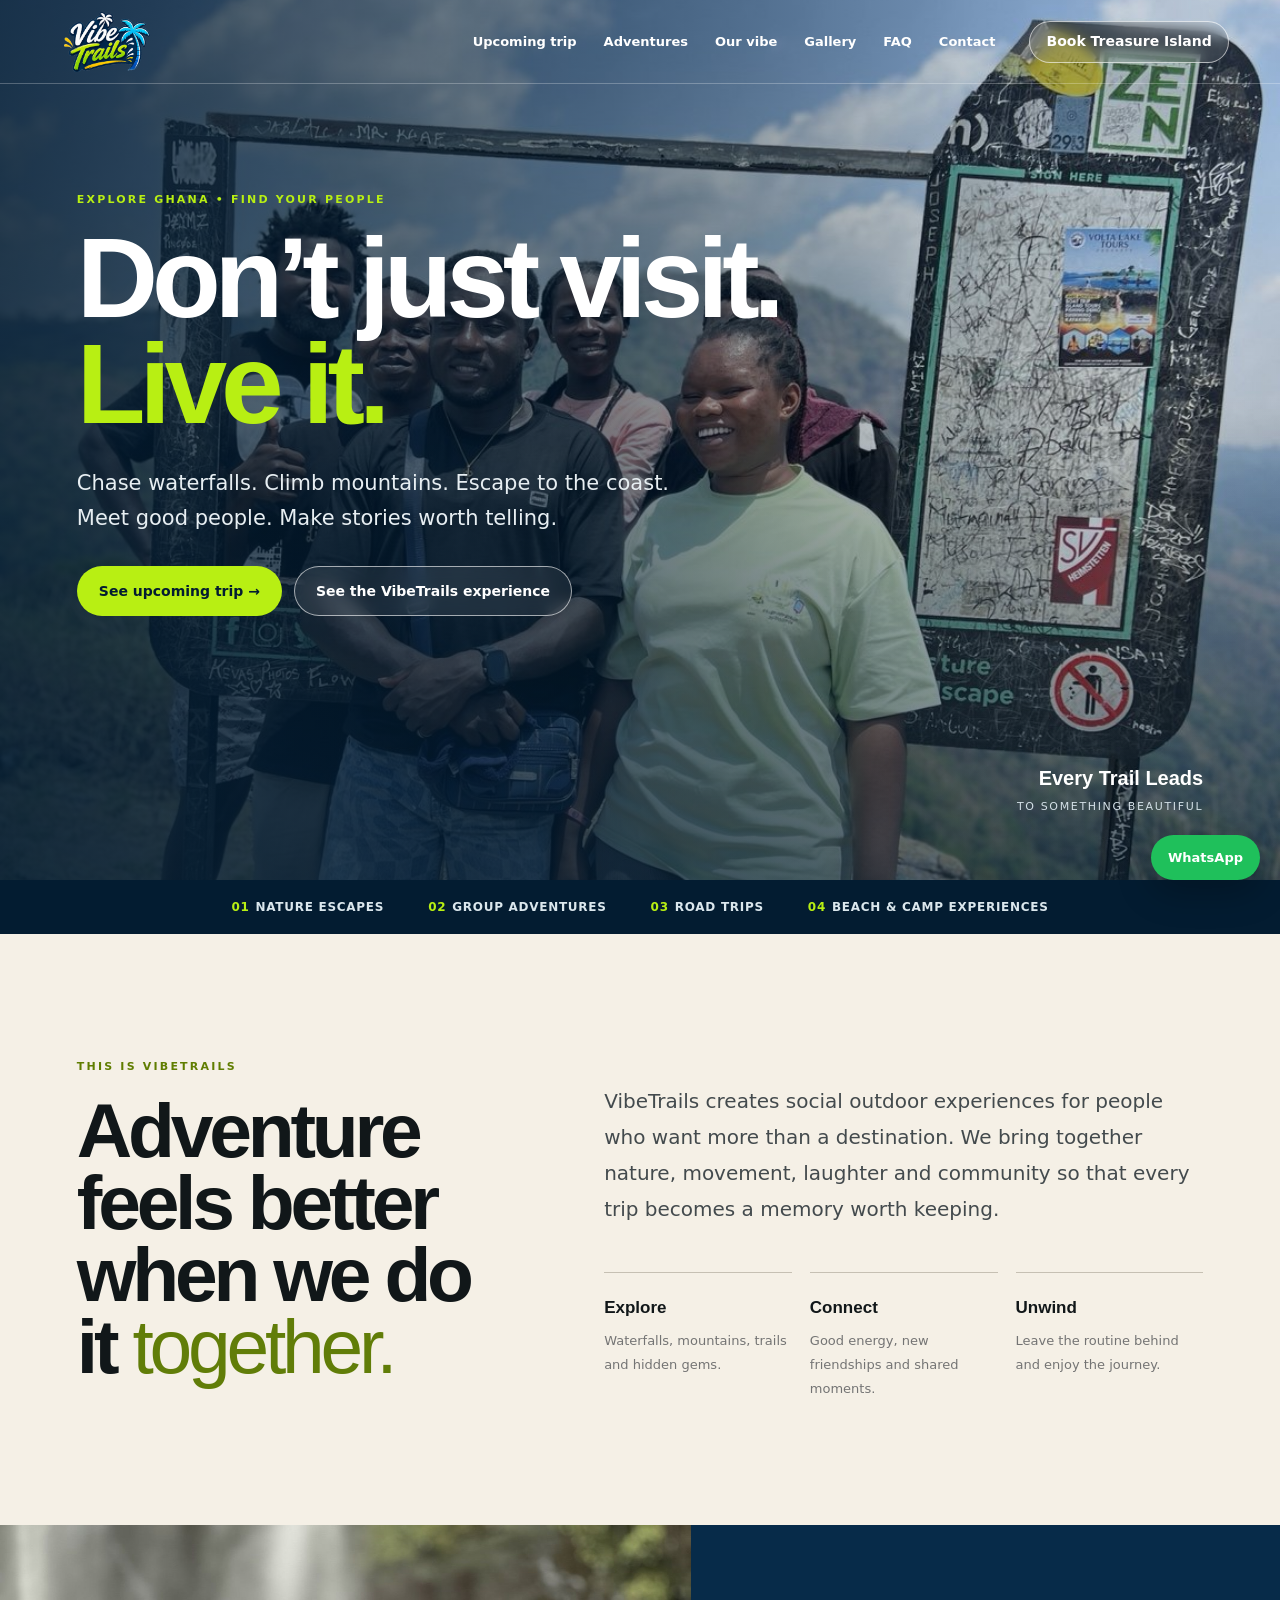
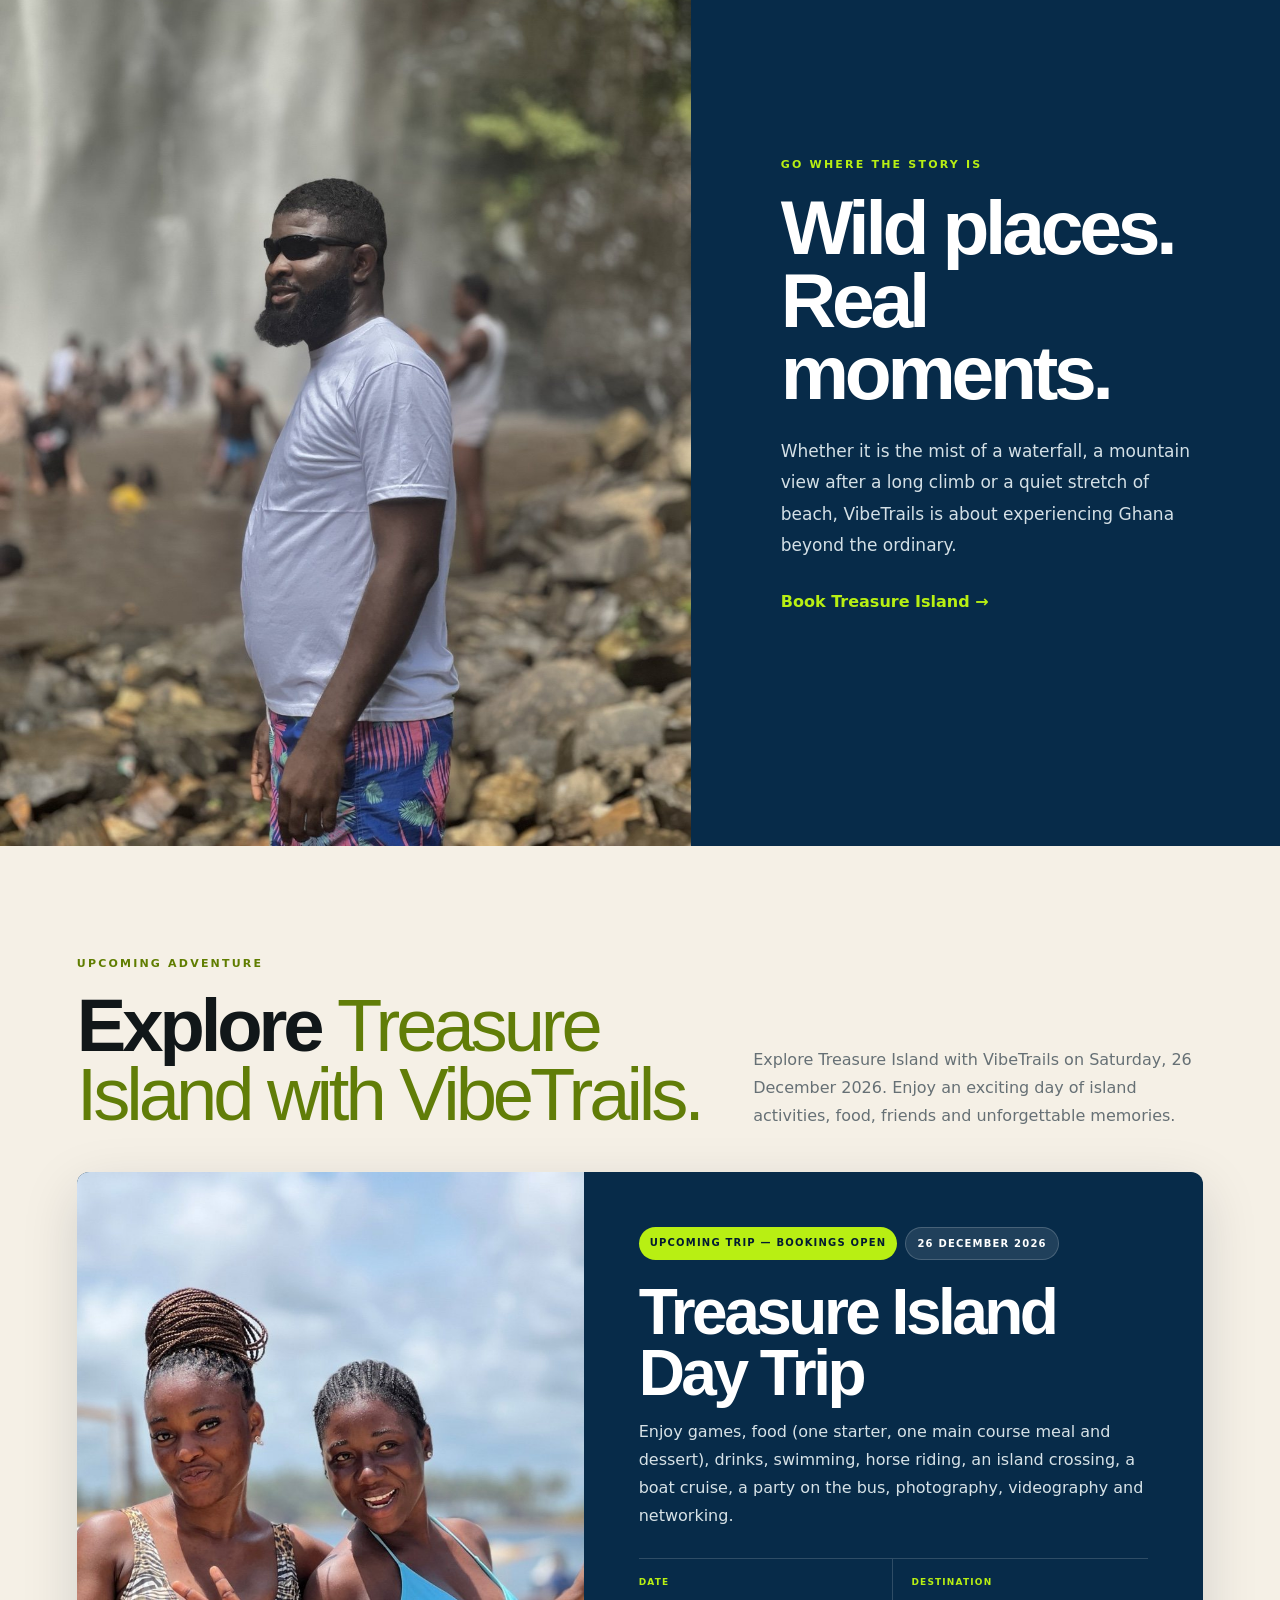
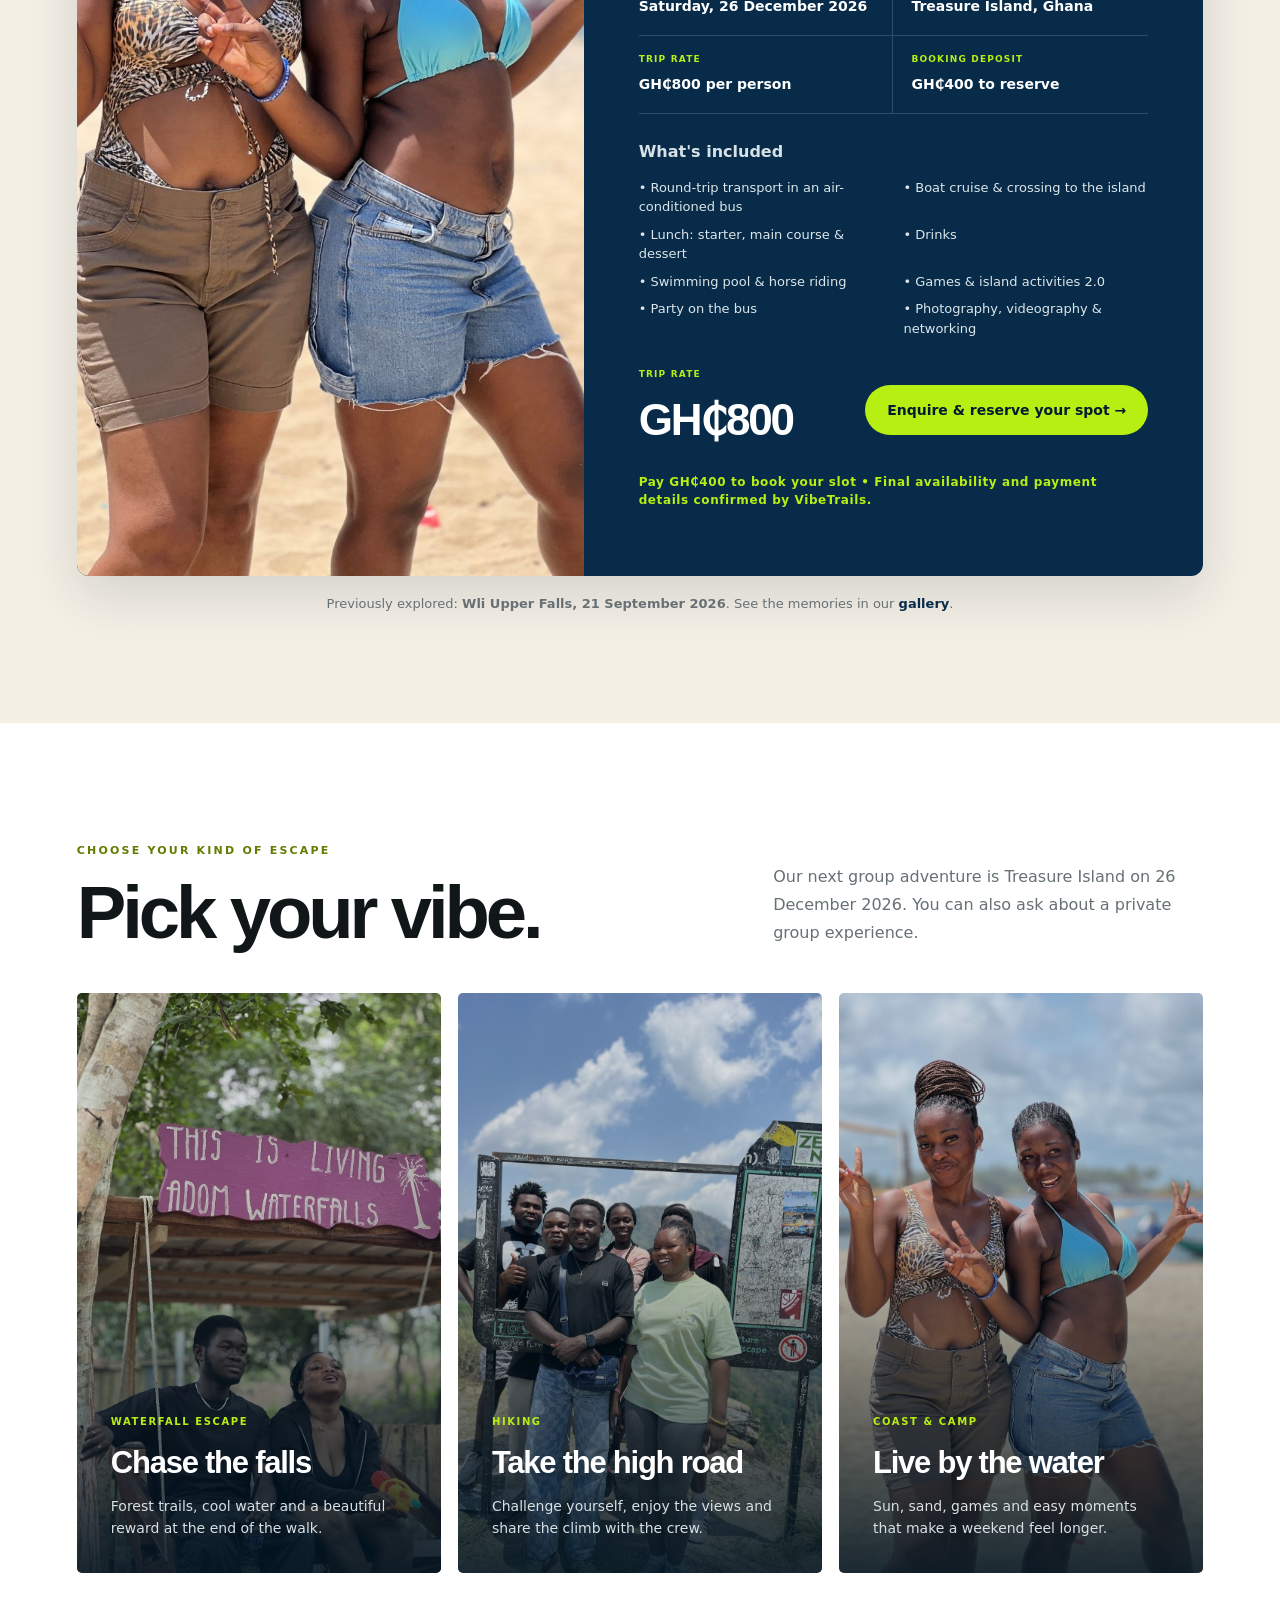
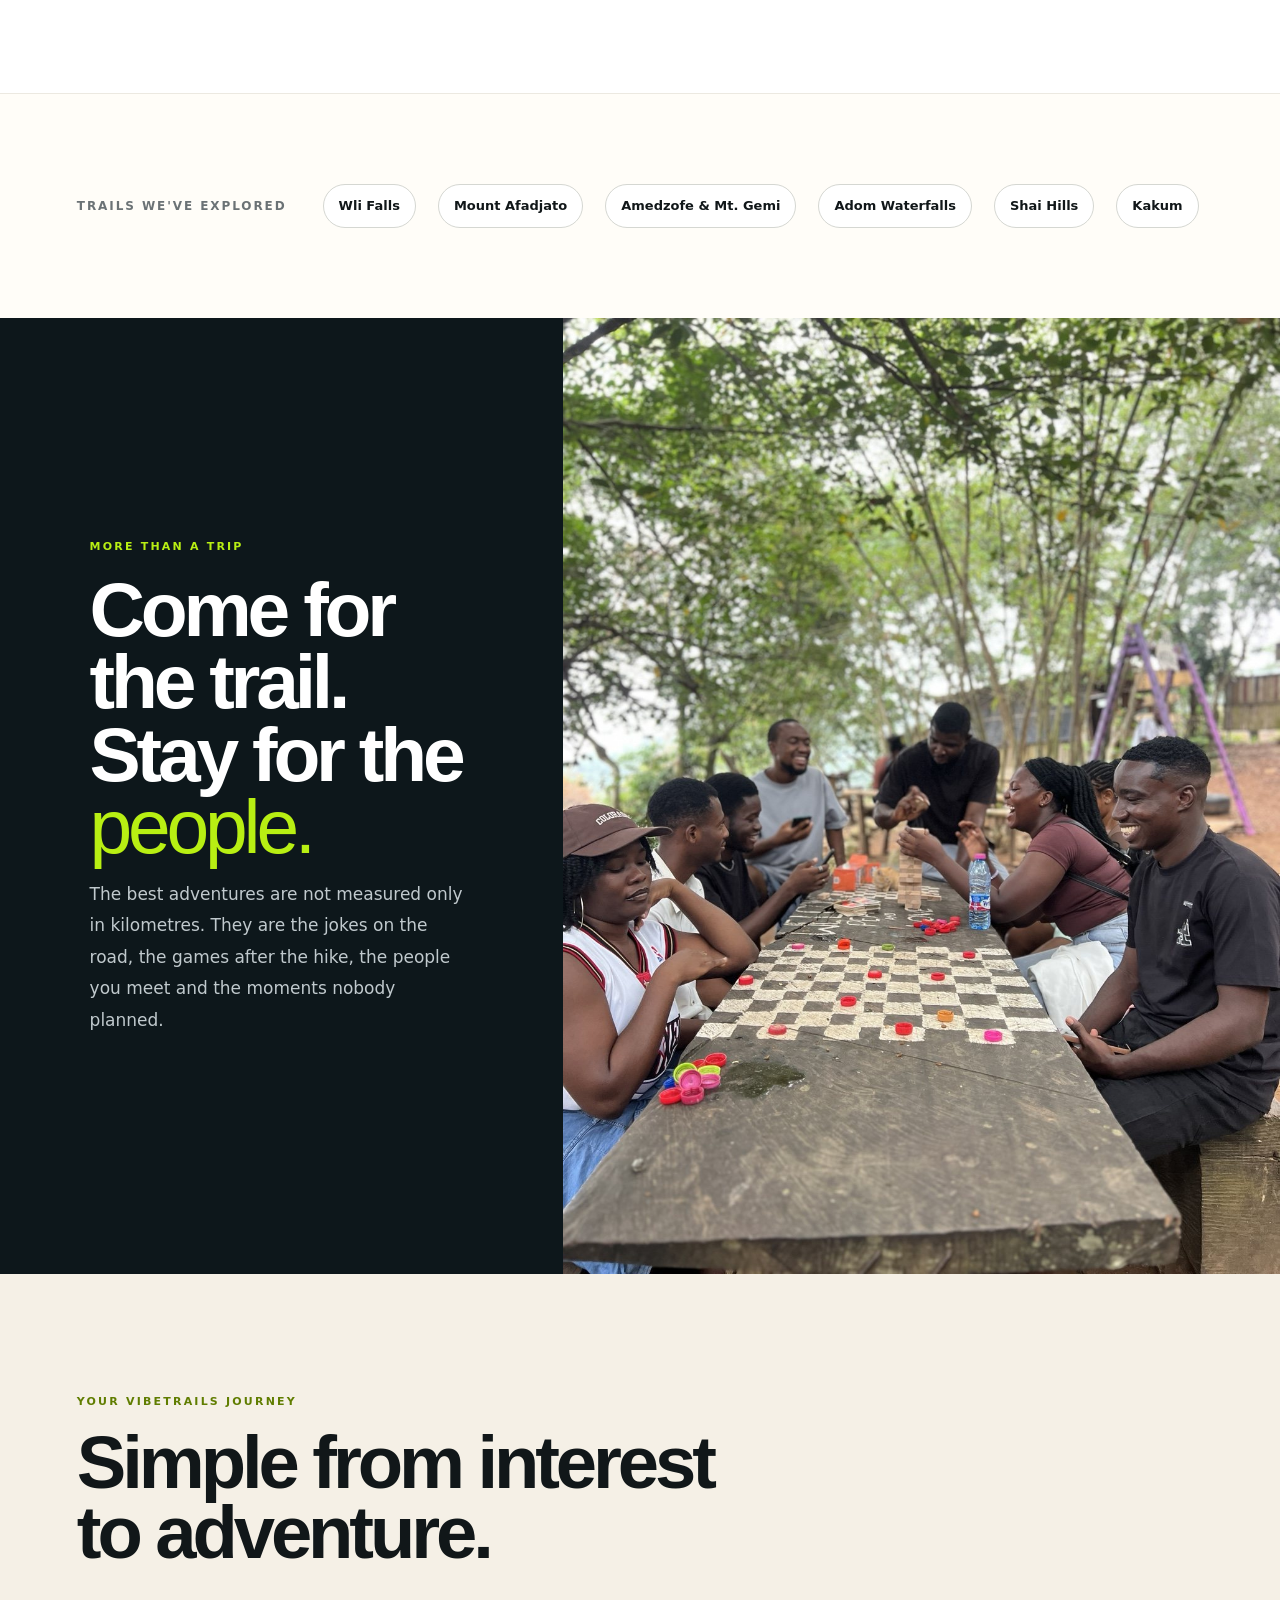
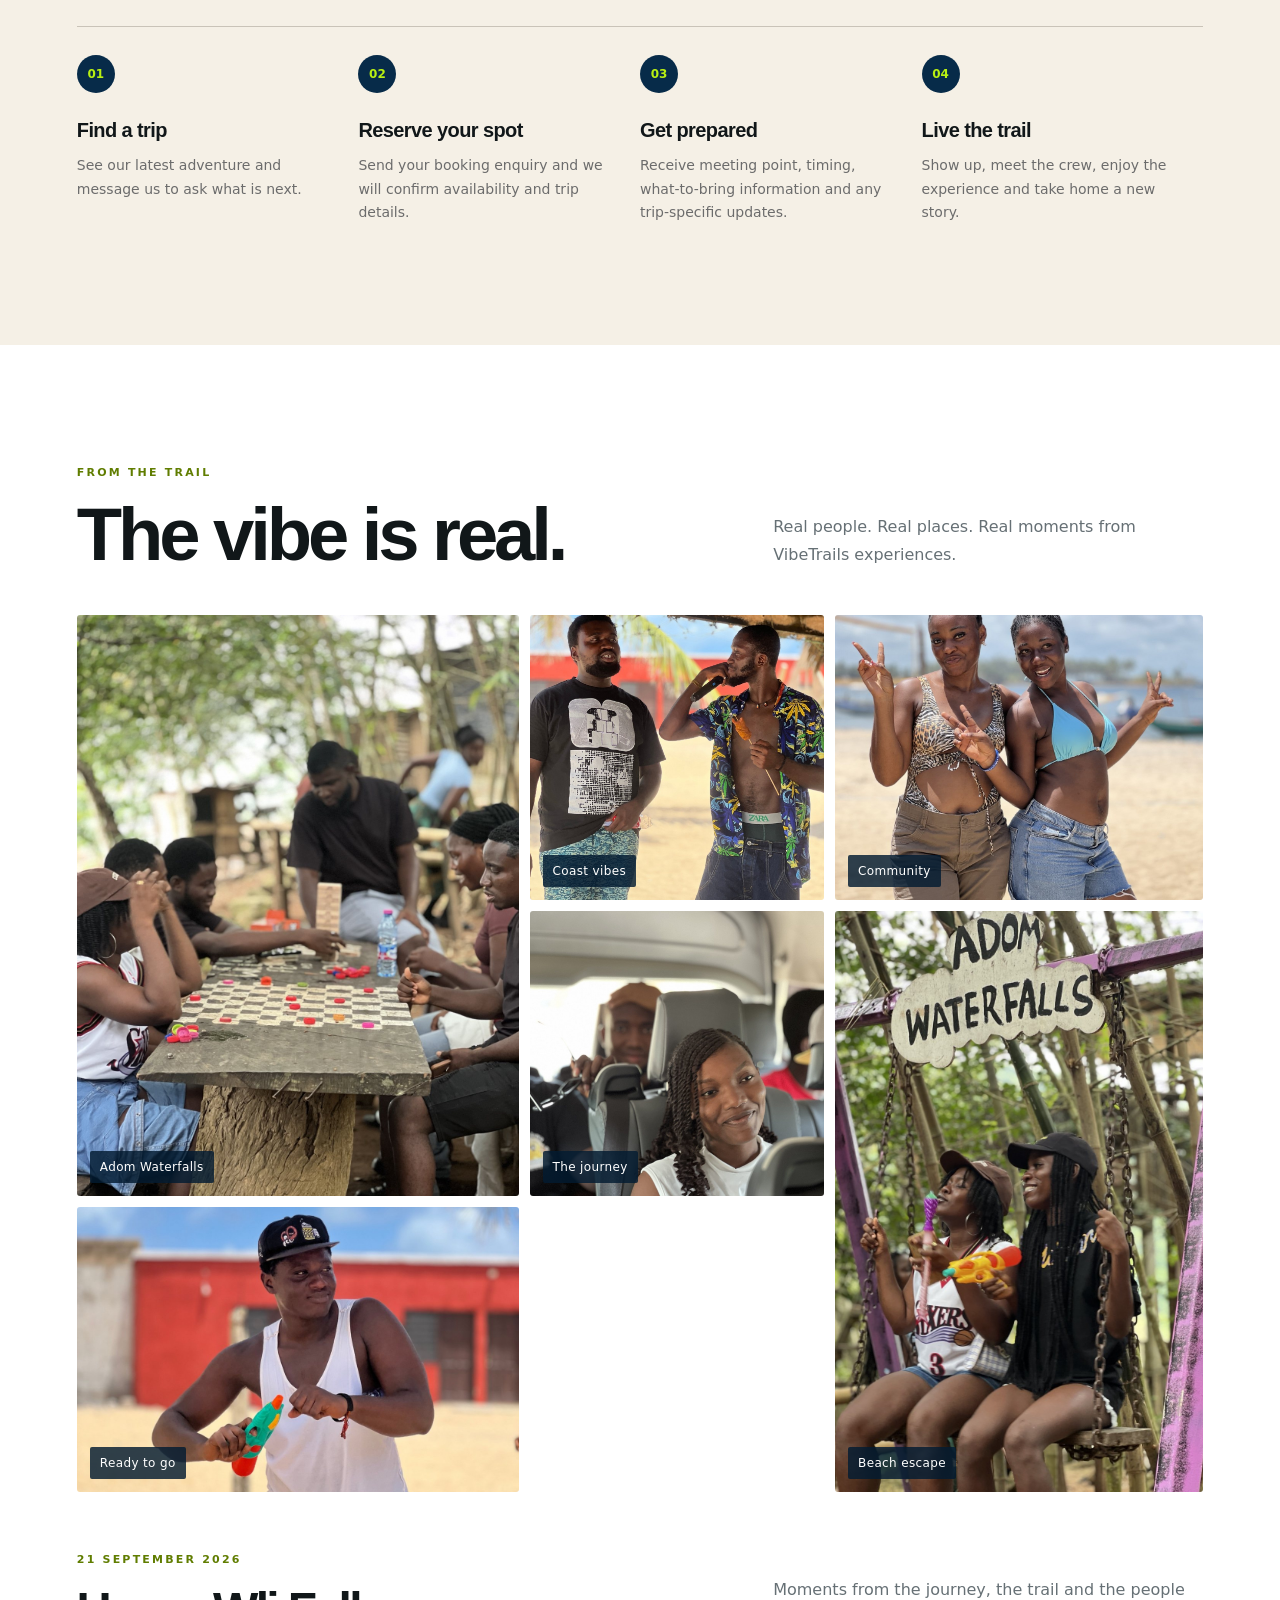
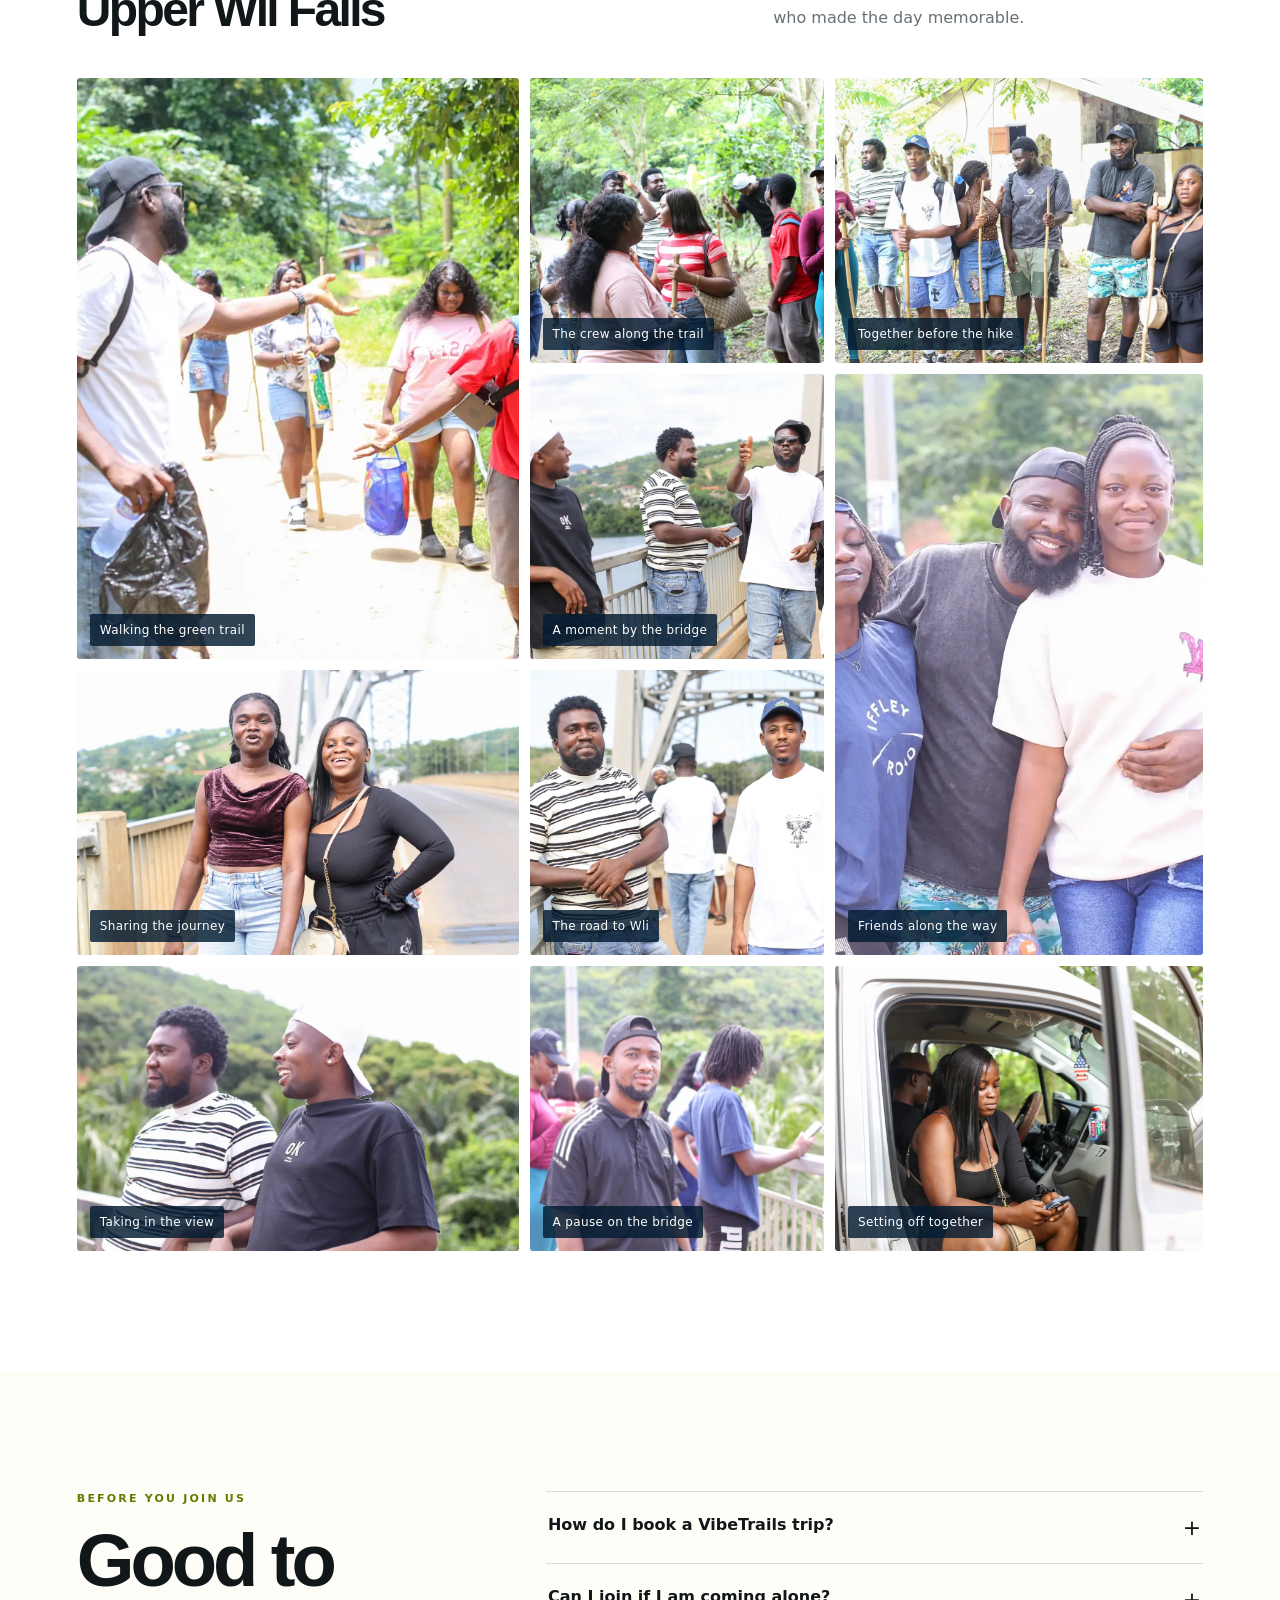
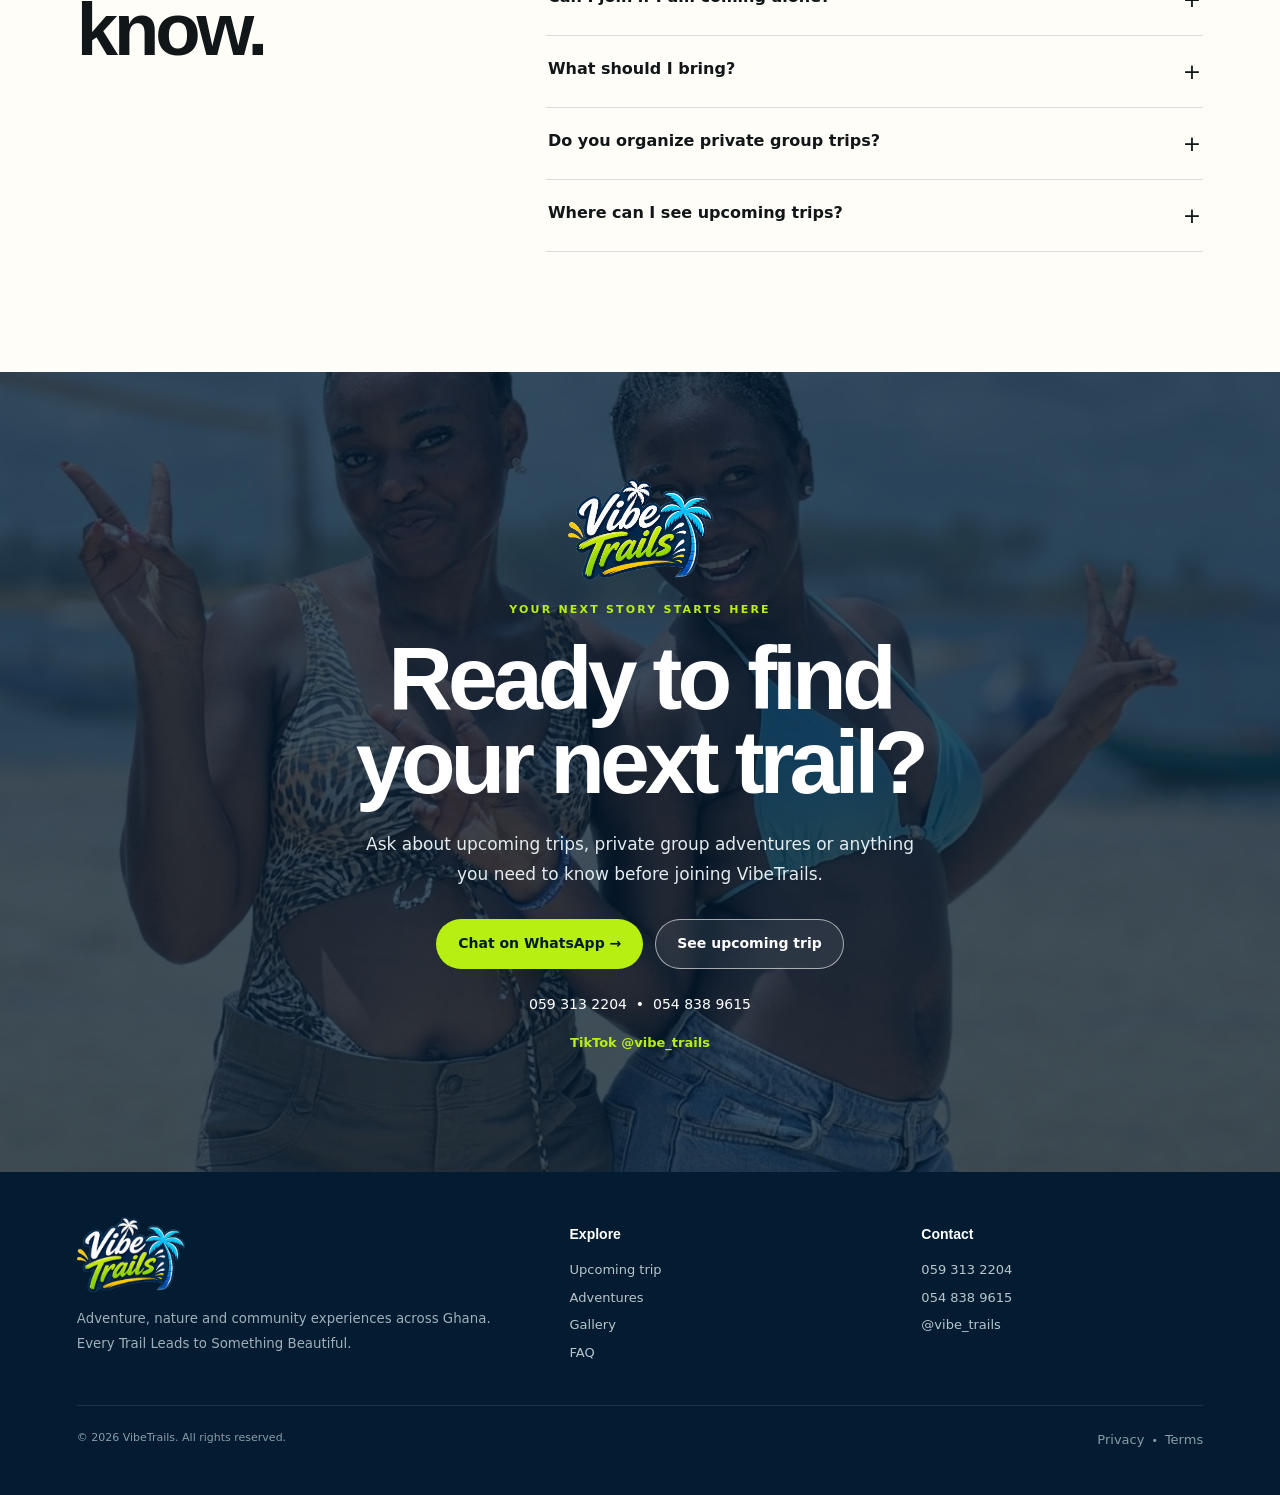
==== commit a3d652bc: "Align Treasure Island upcoming trip details with official flyer" ====
--- a/index.html
+++ b/index.html
@@ -5,7 +5,7 @@
 <div class="trustbar"><div class="wrap"><span><b>01</b>Nature escapes</span><span><b>02</b>Group adventures</span><span><b>03</b>Road trips</span><span><b>04</b>Beach & camp experiences</span></div></div>
 <section class="intro" id="experience"><div class="wrap intro-grid"><div><p class="eyebrow">This is VibeTrails</p><h2 class="display">Adventure feels better when we do it <span>together.</span></h2></div><div class="intro-copy"><p class="lead">VibeTrails creates social outdoor experiences for people who want more than a destination. We bring together nature, movement, laughter and community so that every trip becomes a memory worth keeping.</p><div class="pillars"><div class="pillar"><b>Explore</b><span>Waterfalls, mountains, trails and hidden gems.</span></div><div class="pillar"><b>Connect</b><span>Good energy, new friendships and shared moments.</span></div><div class="pillar"><b>Unwind</b><span>Leave the routine behind and enjoy the journey.</span></div></div></div></div></section>
 <section class="story-split"><div class="story-photo"><img src="assets/waterfall.jpg" alt="A VibeTrails guest at a waterfall"></div><div class="story-copy"><p class="eyebrow light">Go where the story is</p><h2 class="display">Wild places.<br>Real moments.</h2><p>Whether it is the mist of a waterfall, a mountain view after a long climb or a quiet stretch of beach, VibeTrails is about experiencing Ghana beyond the ordinary.</p><a class="text-link" href="#upcoming">Book Treasure Island →</a></div></section>
-<section class="upcoming" id="upcoming"><div class="wrap"><div class="upcoming-head"><div><div class="eyebrow">Upcoming adventure</div><h2 class="display">Explore <span>Treasure Island.</span></h2></div><p>One day. Countless memories. Join VibeTrails for a refreshing island day trip on Saturday, 26 December 2026, with great company, beachside fun and experiences worth sharing.</p></div><div class="event-feature"><div class="event-art"><img src="assets/beach-friends.jpg" alt="Friends enjoying a VibeTrails coastal adventure"></div><div class="event-info"><div class="event-kicker"><span class="event-pill">Bookings open — enquire now</span><span class="event-pill event-pill-dark">26 December 2026</span></div><h3>Treasure Island Day Trip</h3><p class="event-sub">A full-day island escape with food, drinks, activities, new connections and a lively party on the bus. Come ready to enjoy the journey and the destination.</p><div class="event-facts"><div class="fact"><small>Date</small><strong>Saturday, 26 December 2026</strong></div><div class="fact"><small>Destination</small><strong>Treasure Island, Ghana</strong></div><div class="fact"><small>Trip rate</small><strong>GH₵800 per person</strong></div><div class="fact"><small>Booking deposit</small><strong>GH₵220 to reserve</strong></div></div><p class="event-sub" style="margin-bottom:12px"><strong>What's included</strong></p><div class="included"><span>• Round-trip transport in an air-conditioned bus</span><span>• Boat crossing / cruise to the island</span><span>• Lunch: starter, main course &amp; dessert</span><span>• Drinks</span><span>• Swimming pool &amp; horse riding</span><span>• Games &amp; beach party 2.0</span><span>• Party on the bus</span><span>• Photography, videography &amp; networking</span></div><div class="price-row"><div class="price"><small>Trip rate</small><strong>GH₵800</strong></div><a class="btn btn-lime" href="booking.html?trip=treasure-island">Enquire &amp; reserve your spot →</a></div><p class="countdown">GH₵220 booking deposit • Final availability and payment details confirmed by VibeTrails.</p></div></div><div class="events-note">Previously explored: <strong>Wli Upper Falls, 21 September 2026</strong>. See the memories in our <a href="#gallery">gallery</a>.</div></div></section>
+<section class="upcoming" id="upcoming"><div class="wrap"><div class="upcoming-head"><div><div class="eyebrow">Upcoming adventure</div><h2 class="display">Explore <span>Treasure Island with VibeTrails.</span></h2></div><p>Explore Treasure Island with VibeTrails on Saturday, 26 December 2026. Enjoy an exciting day of island activities, food, friends and unforgettable memories.</p></div><div class="event-feature"><div class="event-art"><img src="assets/beach-friends.jpg" alt="Friends enjoying a VibeTrails coastal adventure"></div><div class="event-info"><div class="event-kicker"><span class="event-pill">Upcoming trip — bookings open</span><span class="event-pill event-pill-dark">26 December 2026</span></div><h3>Treasure Island Day Trip</h3><p class="event-sub">Enjoy games, food (one starter, one main course meal and dessert), drinks, swimming, horse riding, an island crossing, a boat cruise, a party on the bus, photography, videography and networking.</p><div class="event-facts"><div class="fact"><small>Date</small><strong>Saturday, 26 December 2026</strong></div><div class="fact"><small>Destination</small><strong>Treasure Island, Ghana</strong></div><div class="fact"><small>Trip rate</small><strong>GH₵800 per person</strong></div><div class="fact"><small>Booking deposit</small><strong>GH₵400 to reserve</strong></div></div><p class="event-sub" style="margin-bottom:12px"><strong>What's included</strong></p><div class="included"><span>• Round-trip transport in an air-conditioned bus</span><span>• Boat cruise &amp; crossing to the island</span><span>• Lunch: starter, main course &amp; dessert</span><span>• Drinks</span><span>• Swimming pool &amp; horse riding</span><span>• Games &amp; island activities 2.0</span><span>• Party on the bus</span><span>• Photography, videography &amp; networking</span></div><div class="price-row"><div class="price"><small>Trip rate</small><strong>GH₵800</strong></div><a class="btn btn-lime" href="booking.html?trip=treasure-island">Enquire &amp; reserve your spot →</a></div><p class="countdown">Pay GH₵400 to book your slot • Final availability and payment details confirmed by VibeTrails.</p></div></div><div class="events-note">Previously explored: <strong>Wli Upper Falls, 21 September 2026</strong>. See the memories in our <a href="#gallery">gallery</a>.</div></div></section>
 <section class="adventures" id="adventures"><div class="wrap"><div class="section-head"><div><p class="eyebrow">Choose your kind of escape</p><h2 class="display">Pick your vibe.</h2></div><p>Our next group adventure is Treasure Island on 26 December 2026. You can also ask about a private group experience.</p></div><div class="adventure-grid"><article class="adventure-card"><img src="assets/adom-sign.jpg" alt="Guests at Adom Waterfalls"><div class="card-copy"><span class="tag">Waterfall escape</span><h3>Chase the falls</h3><p>Forest trails, cool water and a beautiful reward at the end of the walk.</p></div></article><article class="adventure-card"><img src="assets/hero-mountain.jpg" alt="VibeTrails mountain hike"><div class="card-copy"><span class="tag">Hiking</span><h3>Take the high road</h3><p>Challenge yourself, enjoy the views and share the climb with the crew.</p></div></article><article class="adventure-card"><img src="assets/beach-friends.jpg" alt="Friends on a VibeTrails beach trip"><div class="card-copy"><span class="tag">Coast & camp</span><h3>Live by the water</h3><p>Sun, sand, games and easy moments that make a weekend feel longer.</p></div></article></div></div></section>
 <section class="past-trails"><div class="wrap trail-row"><span class="label">Trails we've explored</span><span class="trail-chip">Wli Falls</span><span class="trail-chip">Mount Afadjato</span><span class="trail-chip">Amedzofe & Mt. Gemi</span><span class="trail-chip">Adom Waterfalls</span><span class="trail-chip">Shai Hills</span><span class="trail-chip">Kakum</span></div></section>
 <section class="community"><div class="community-grid"><div class="community-copy"><p class="eyebrow light">More than a trip</p><h2 class="display">Come for the trail.<br>Stay for the <span>people.</span></h2><p>The best adventures are not measured only in kilometres. They are the jokes on the road, the games after the hike, the people you meet and the moments nobody planned.</p></div><div class="community-photo"><img src="assets/community-games.jpg" alt="VibeTrails guests playing games together"></div></div></section>
